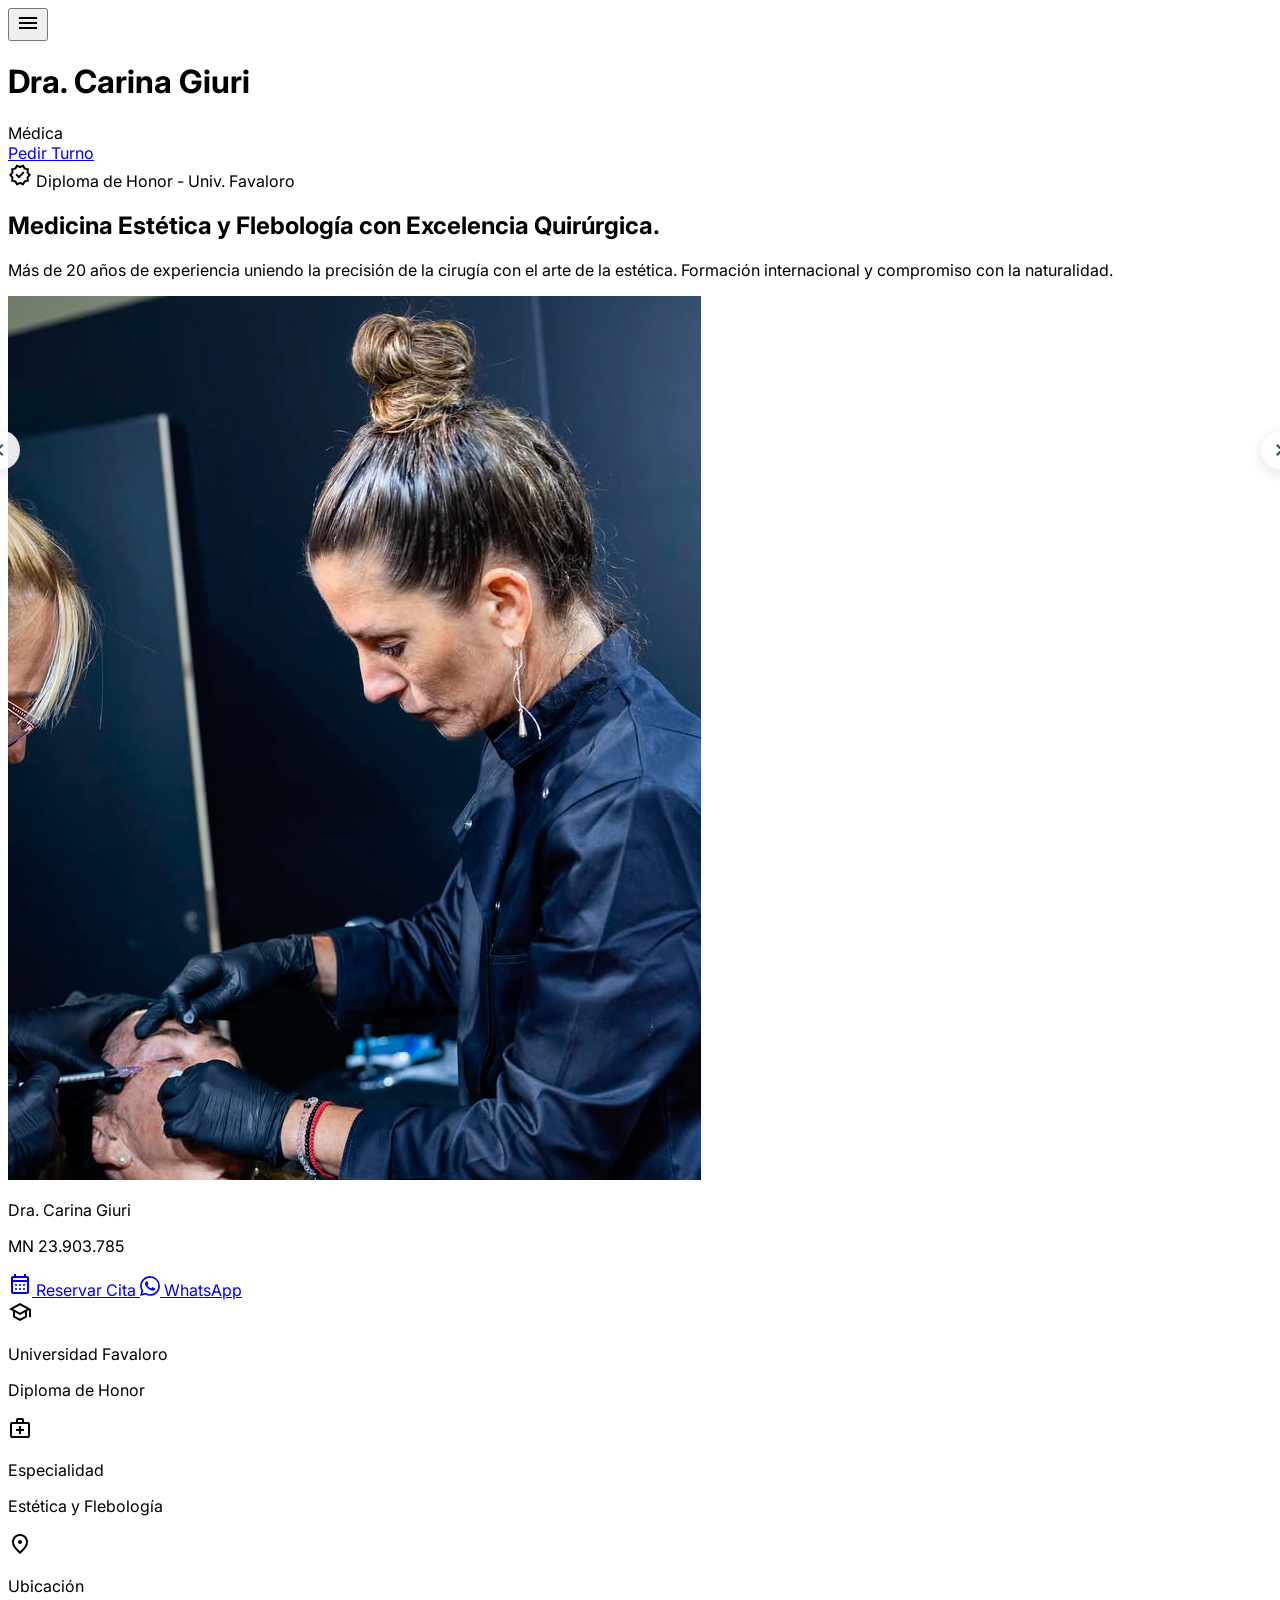
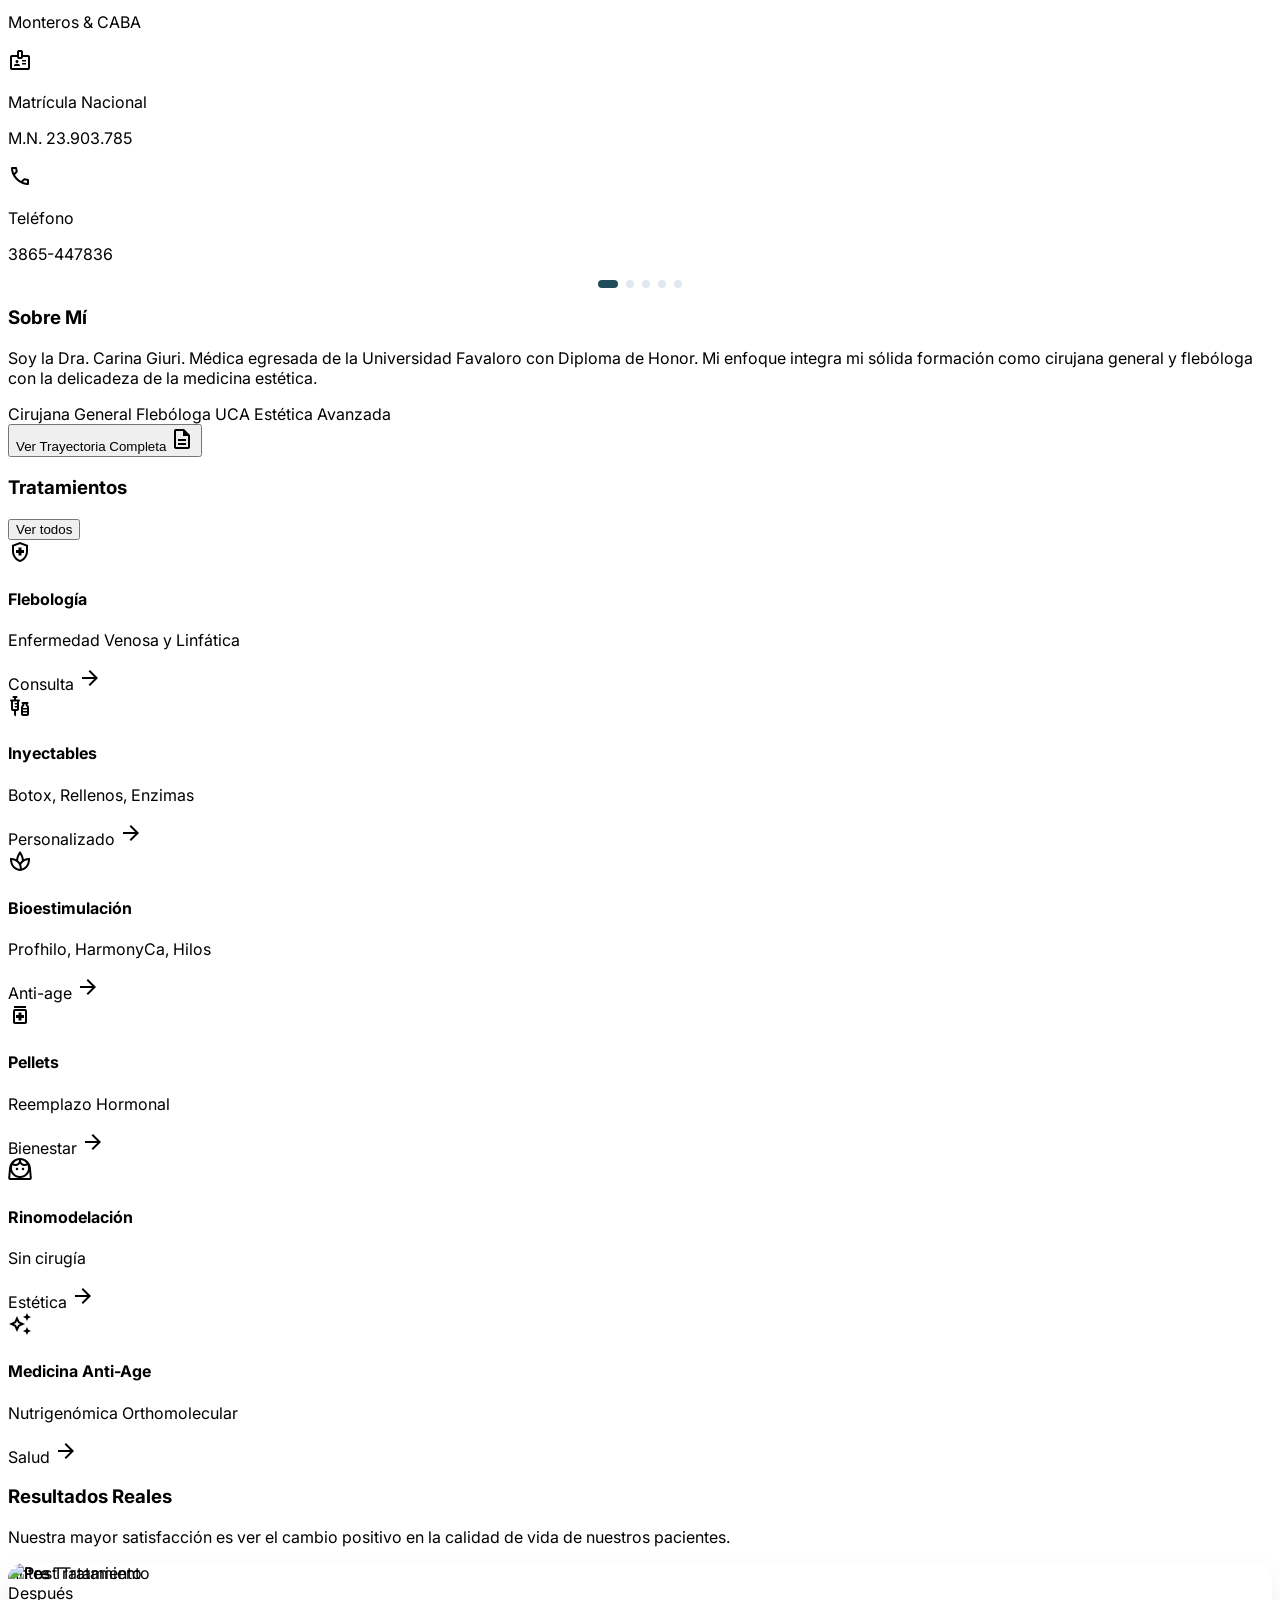
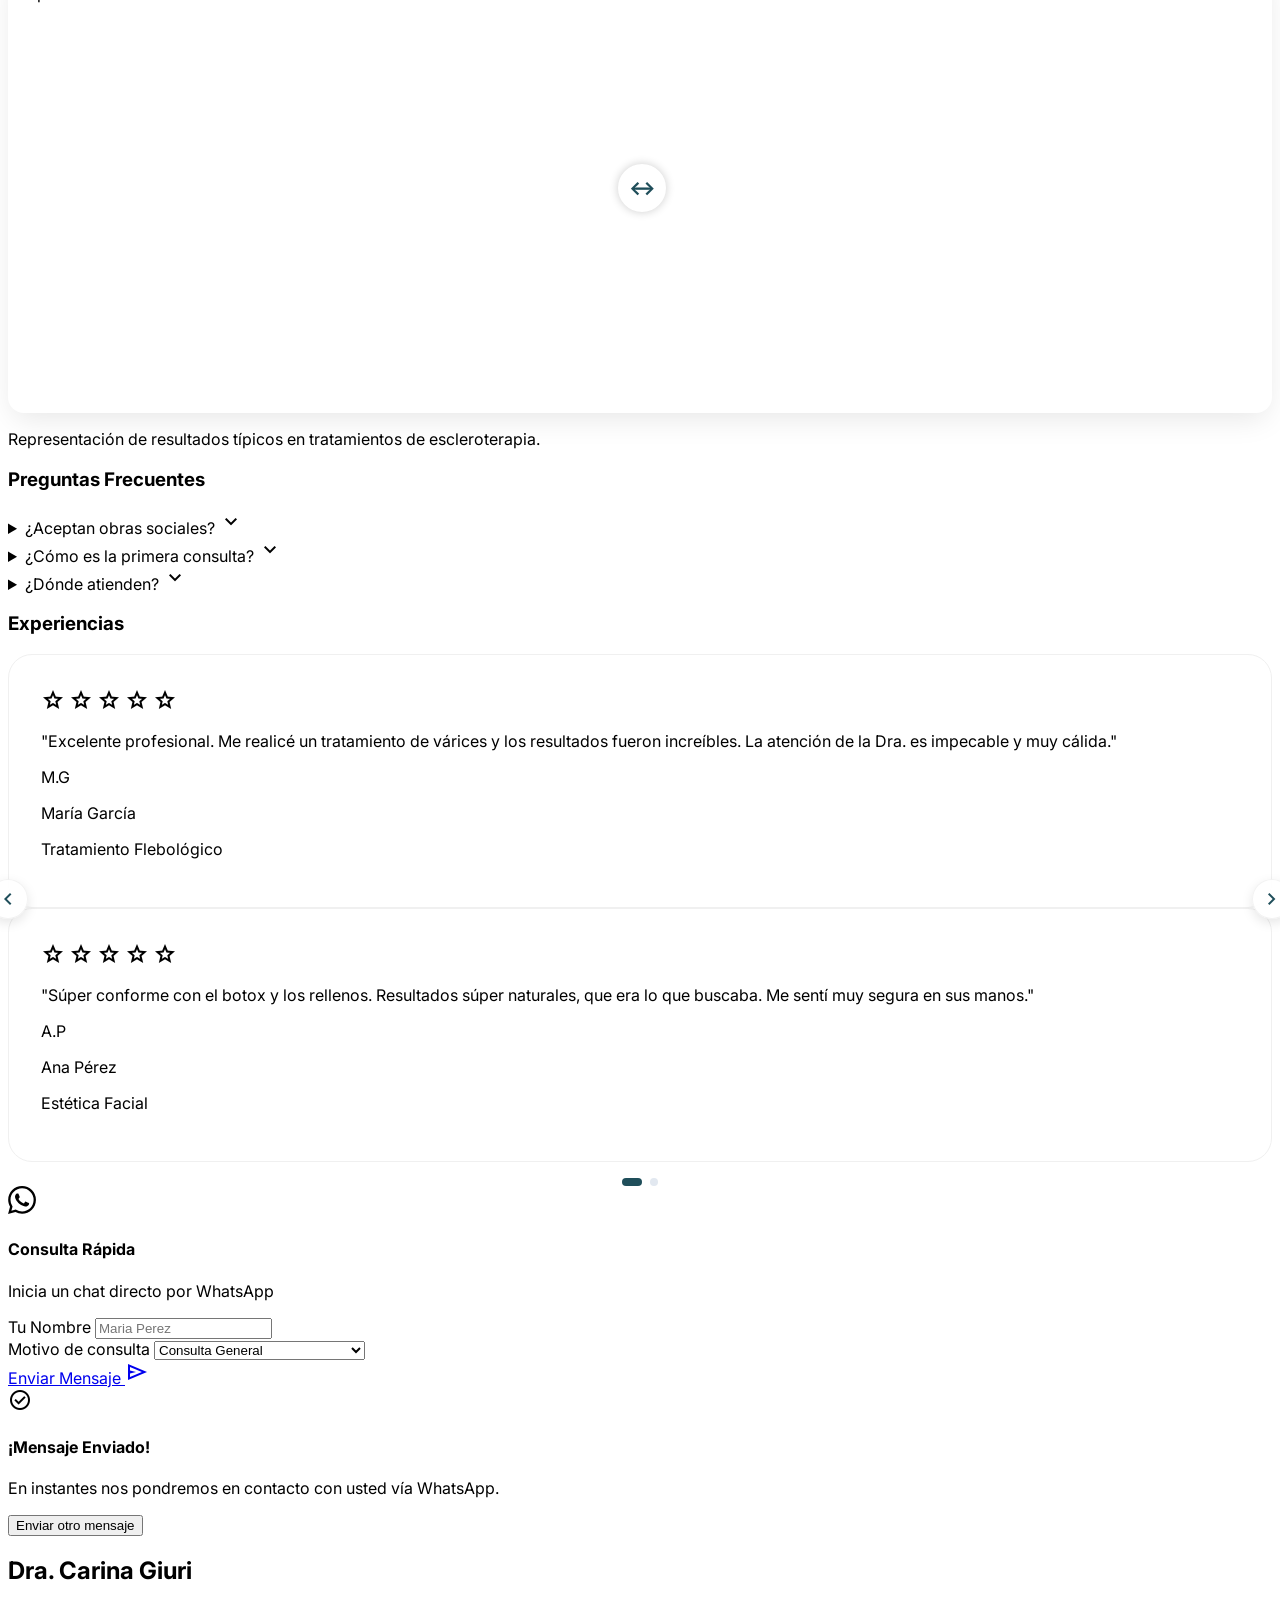
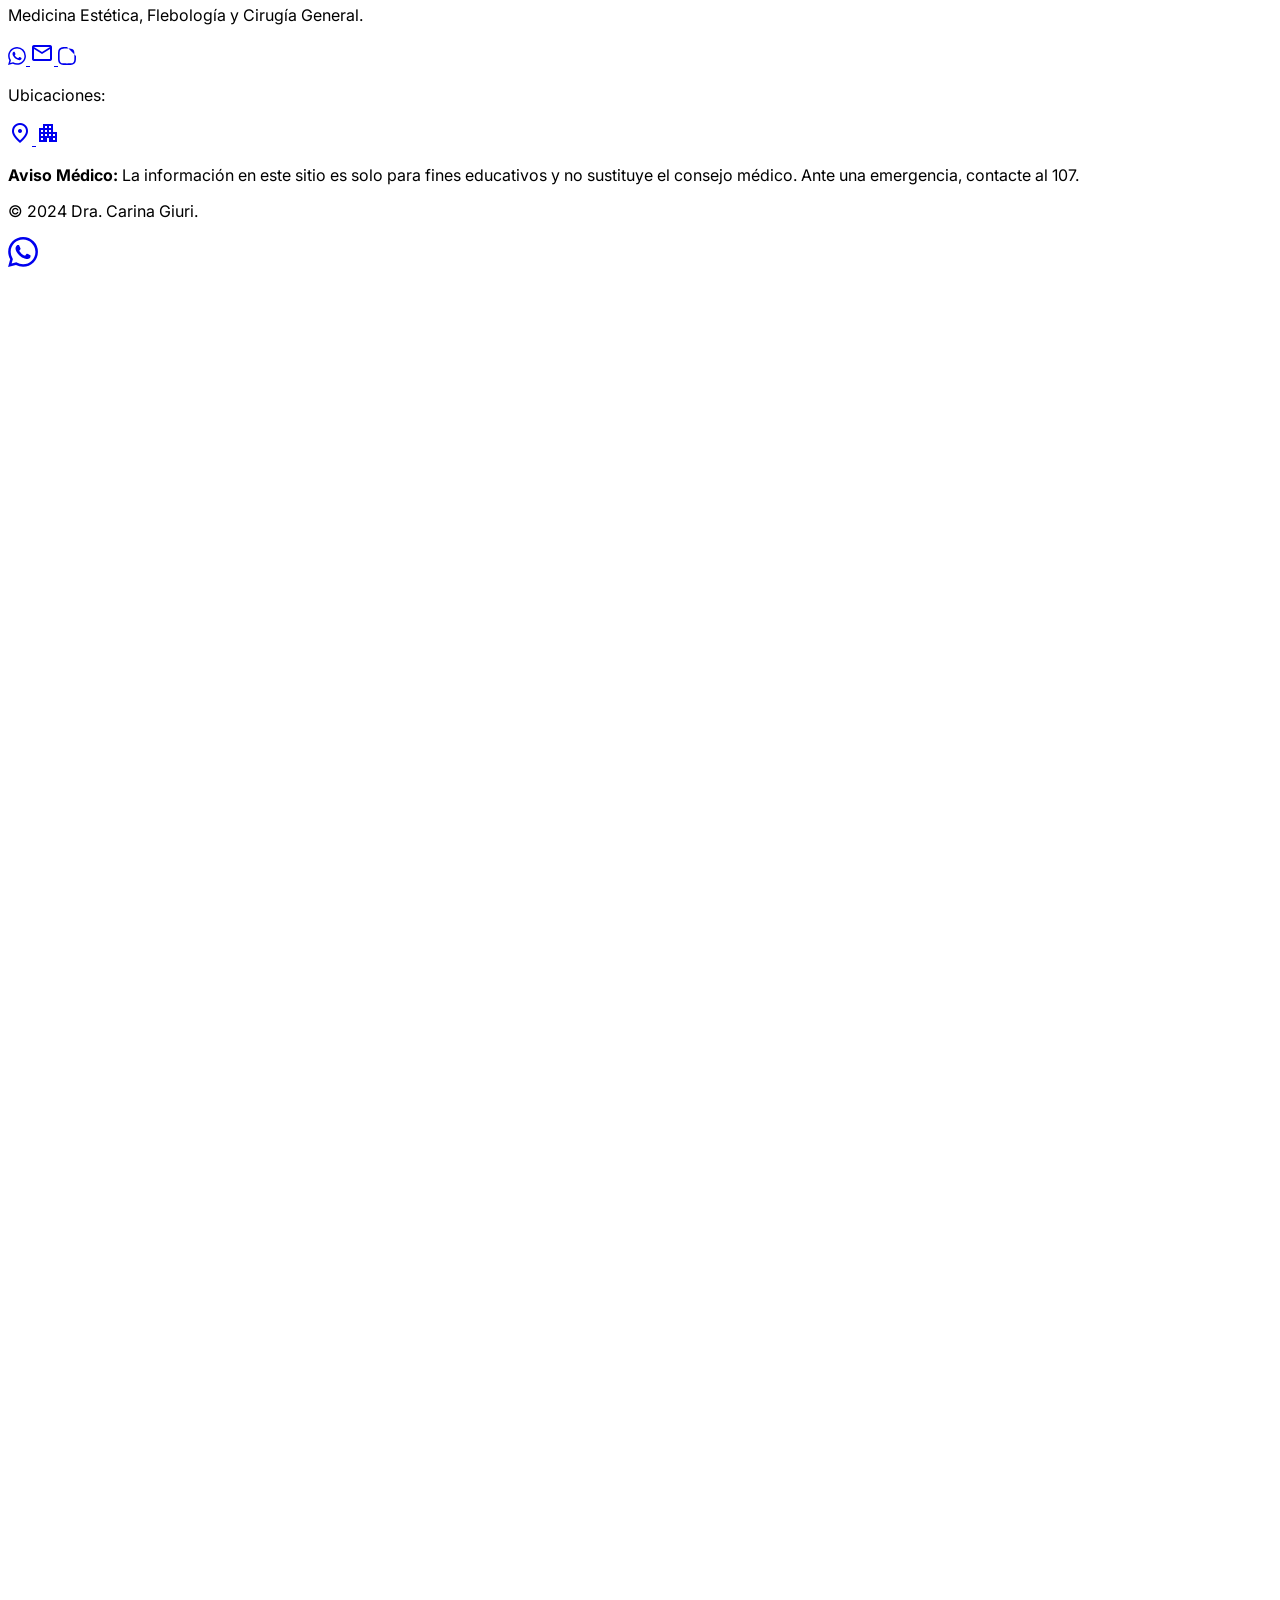
==== index.html @ 80b55d00 "asd" ====
<!DOCTYPE html>
<html class="light" lang="es">

<head>
    <meta charset="utf-8" />
    <meta content="width=device-width, initial-scale=1.0" name="viewport" />
    <title>Dra. Carina Giuri - Medicina Estética y Flebología</title>
    <script src="https://cdn.tailwindcss.com?plugins=forms,container-queries"></script>
    <link href="https://fonts.googleapis.com" rel="preconnect" />
    <link crossorigin="" href="https://fonts.gstatic.com" rel="preconnect" />
    <link
        href="https://fonts.googleapis.com/css2?family=Inter:wght@300;400;500;600;700;800&family=Playfair+Display:ital,wght@0,700;0,800;1,700&display=swap"
        rel="stylesheet" />
    <link
        href="https://fonts.googleapis.com/css2?family=Material+Symbols+Outlined:wght,FILL@100..700,0..1&amp;display=swap"
        rel="stylesheet" />

    <script id="tailwind-config">
        tailwind.config = {
            darkMode: "class",
            theme: {
                extend: {
                    colors: {
                        "brand-primary": "#1F4E5A",
                        "brand-secondary": "#2A6473",
                        "brand-accent": "#3D7B8A",
                        "brand-light": "#E9F2F4",
                        "brand-cream": "#FFF9F0",
                        "brand-bg": "#FFFFFF",
                        "text-main": "#2D3748",
                        "text-muted": "#718096",
                    },
                    fontFamily: {
                        "sans": ["Inter", "sans-serif"],
                        "serif": ["Playfair Display", "serif"]
                    },
                    boxShadow: {
                        'soft': '0 4px 20px -2px rgba(0, 0, 0, 0.05)',
                        'card': '0 2px 10px -1px rgba(0, 0, 0, 0.03)',
                    }
                },
            },
        }
    </script>
    <style>
        body {
            font-family: 'Inter', sans-serif;
        }

        /* Ocultar barra de scroll pero mantener funcionalidad */
        .hide-scrollbar::-webkit-scrollbar {
            display: none;
        }

        .hide-scrollbar {
            -ms-overflow-style: none;
            scrollbar-width: none;
        }

        /* Cursor de arrastre para el slider */
        .cursor-grab {
            cursor: grab;
        }

        .cursor-grabbing {
            cursor: grabbing;
        }

        /* Modal Transitions (General) */
        .modal {
            opacity: 0;
            visibility: hidden;
            transition: opacity 0.3s ease, visibility 0.3s ease;
        }

        .modal.active {
            opacity: 1;
            visibility: visible;
        }

        /* Standard Center Modal Animation */
        .modal-content {
            transform: scale(0.95);
            transition: transform 0.3s cubic-bezier(0.34, 1.56, 0.64, 1);
        }

        .modal.active .modal-content {
            transform: scale(1);
        }

        /* Mobile Drawer Animation (Side Menu) */
        #mobile-menu .drawer-content {
            transform: translateX(-100%);
            transition: transform 0.3s cubic-bezier(0.4, 0, 0.2, 1);
        }

        #mobile-menu.active .drawer-content {
            transform: translateX(0);
        }

        /* Scroll Animations */
        .reveal {
            opacity: 0;
            transform: translateY(20px);
            transition: all 0.8s cubic-bezier(0.2, 0.8, 0.2, 1);
        }

        .reveal.active {
            opacity: 1;
            transform: translateY(0);
        }

        .reveal-left {
            opacity: 0;
            transform: translateX(-30px);
            transition: all 1s cubic-bezier(0.2, 0.8, 0.2, 1);
        }

        .reveal-left.active {
            opacity: 1;
            transform: translateX(0);
        }

        /* Glassmorphism Refinement */
        .glass-header {
            background: rgba(255, 255, 255, 0.7) !important;
            backdrop-filter: blur(12px) saturate(180%) !important;
            -webkit-backdrop-filter: blur(12px) saturate(180%) !important;
        }

        .glass-modal {
            background: rgba(255, 255, 255, 0.8) !important;
            backdrop-filter: blur(16px) saturate(180%) !important;
            -webkit-backdrop-filter: blur(16px) saturate(180%) !important;
        }

        /* Tab Styles */
        .tab-btn.active {
            color: #1F4E5A;
            border-bottom: 2px solid #1F4E5A;
            font-weight: 600;
        }

        .tab-content {
            display: none;
        }

        .tab-content.active {
            display: block;
        }

        /* Bullet personalizado para lista de modal */
        .custom-list li {
            padding-left: 1.25rem;
            position: relative;
        }

        .custom-list li::before {
            content: "•";
            color: #1F4E5A;
            font-weight: bold;
            position: absolute;
            left: 0;
        }

        /* Slider Navigation Arrows */
        .slider-btn {
            position: absolute;
            top: 50%;
            transform: translateY(-50%);
            width: 40px;
            height: 40px;
            background: rgba(255, 255, 255, 0.9);
            border: 1px solid rgba(0, 0, 0, 0.05);
            border-radius: 50%;
            display: flex;
            align-items: center;
            justify-content: center;
            color: #1F4E5A;
            z-index: 10;
            cursor: pointer;
            transition: all 0.3s ease;
            box-shadow: 0 4px 12px rgba(0, 0, 0, 0.1);
        }

        .slider-btn:hover {
            background: #1F4E5A;
            color: white;
            scale: 1.1;
        }

        .slider-btn.prev {
            left: -20px;
        }

        .slider-btn.next {
            right: -20px;
        }

        @media (max-width: 640px) {
            .slider-btn {
                display: none;
            }
        }

        /* Pagination Dots */
        .dots-container {
            display: flex;
            justify-content: center;
            gap: 8px;
            margin-top: 16px;
        }

        .dot {
            width: 8px;
            height: 8px;
            border-radius: 50%;
            background: #E2E8F0;
            transition: all 0.3s ease;
            cursor: pointer;
        }

        .dot.active {
            background: #1F4E5A;
            width: 20px;
            border-radius: 4px;
        }

        /* Hover Effects for Cards */
        #tratamientos .grid>div:hover {
            transform: translateY(-5px);
            border-color: #1F4E5A;
            box-shadow: 0 10px 20px rgba(0, 0, 0, 0.05);
        }

        /* Before & After Slider Support */
        .comparison-slider {
            position: relative;
            width: 100%;
            height: 350px;
            /* Adjusted for better mobile experience */
            overflow: hidden;
            border-radius: 1rem;
            box-shadow: 0 10px 30px -5px rgba(0, 0, 0, 0.1);
        }

        @media (min-width: 640px) {
            .comparison-slider {
                height: 450px;
            }
        }

        .comparison-slider img {
            position: absolute;
            top: 0;
            left: 0;
            width: 100%;
            height: 100%;
            object-fit: cover;
            user-select: none;
        }

        .comparison-slider .resize {
            position: absolute;
            top: 0;
            left: 0;
            width: 50%;
            height: 100%;
            overflow: hidden;
            z-index: 2;
            border-right: 1px solid rgba(255, 255, 255, 0.2);
        }

        .comparison-slider .handle {
            position: absolute;
            left: 50%;
            top: 0;
            bottom: 0;
            width: 4px;
            background: var(--handle-color, #fff);
            z-index: 3;
            cursor: ew-resize;
            transition: background 0.3s ease;
        }

        .comparison-slider .handle::after {
            content: "↔";
            position: absolute;
            top: 50%;
            left: 50%;
            transform: translate(-50%, -50%);
            width: 44px;
            height: 44px;
            background: var(--handle-color, #fff);
            color: var(--handle-text-color, #1F4E5A);
            border-radius: 50%;
            display: flex;
            align-items: center;
            justify-content: center;
            font-weight: bold;
            box-shadow: 0 0 10px rgba(0, 0, 0, 0.2);
            font-size: 20px;
            transition: all 0.3s ease;
            border: 2px solid #fff;
        }

        /* Testimonials */
        .testimonial-card {
            background: #fff;
            border: 1px solid #f0f0f0;
            border-radius: 1.5rem;
            padding: 2rem;
            min-width: 300px;
            transition: all 0.3s ease;
        }

        .testimonial-card:hover {
            transform: translateY(-5px);
            box-shadow: 0 20px 25px -5px rgba(0, 0, 0, 0.05);
        }

        /* Scroll suave para navegación */
        html {
            scroll-behavior: smooth;
        }
    </style>
</head>

<body class="bg-white text-text-main antialiased selection:bg-brand-gold/30">

    <!-- Header -->
    <header id="main-header"
        class="fixed top-0 left-0 right-0 z-[60] glass-header border-b border-gray-100/50 transition-all duration-300">
        <div class="max-w-md mx-auto px-5 h-[72px] flex items-center justify-between">
            <div class="flex items-center gap-4">
                <!-- Hamburger Button with OnClick -->
                <button onclick="openModal('mobile-menu')"
                    class="text-gray-700 hover:text-brand-primary transition-colors p-1 -ml-1 rounded-lg hover:bg-gray-50">
                    <span class="material-symbols-outlined text-[28px]">menu</span>
                </button>
                <div class="flex flex-col -space-y-0.5">
                    <h1 class="text-[17px] font-bold text-gray-900 leading-tight font-serif italic">Dra. Carina Giuri
                    </h1>
                    <span class="text-[10px] uppercase tracking-[0.1em] font-medium text-brand-secondary">Médica</span>
                </div>
            </div>
            <a href="#book"
                class="bg-brand-primary hover:bg-brand-secondary text-white text-[13px] font-bold py-2.5 px-5 rounded-full shadow-md shadow-brand-primary/20 transition-all active:scale-95">
                Pedir Turno
            </a>
        </div>
    </header>

    <main class="max-w-md mx-auto w-full flex flex-col min-h-screen bg-white pb-24">

        <!-- Hero Section -->
        <section class="px-5 pt-8 pb-10 flex flex-col gap-6" id="inicio">

            <!-- Tag -->
            <div class="inline-flex items-center gap-1.5 px-3 py-1.5 bg-brand-light w-fit rounded-full self-start">
                <span class="material-symbols-outlined text-brand-primary text-[16px] fill-1">verified</span>
                <span class="text-[11px] font-bold text-brand-primary uppercase tracking-wide">Diploma de Honor - Univ.
                    Favaloro</span>
            </div>

            <!-- Title & Desc -->
            <div class="space-y-3 reveal">
                <h2 class="text-[36px] font-extrabold text-gray-900 leading-[1.1] tracking-tight font-serif italic">
                    Medicina Estética y <span class="text-brand-primary">Flebología</span> con Excelencia Quirúrgica.
                </h2>
                <p class="text-text-muted text-[15px] leading-relaxed font-normal">
                    Más de 20 años de experiencia uniendo la precisión de la cirugía con el arte de la estética.
                    Formación internacional y compromiso con la naturalidad.
                </p>
            </div>

            <!-- Image Card -->
            <div class="w-full aspect-[4/3.2] rounded-2xl overflow-hidden relative shadow-lg group mt-2 cursor-pointer"
                onclick="openModal('cv-modal')">
                <img src="assets/img/PERFIL.jpg" alt="Dra. Carina Giuri"
                    class="w-full h-full object-cover object-center group-hover:scale-105 transition-transform duration-700" />
                <div class="absolute inset-0 bg-gradient-to-t from-black/80 via-black/20 to-transparent"></div>
                <div class="absolute bottom-5 left-5 text-white">
                    <p class="font-bold text-xl mb-0.5">Dra. Carina Giuri</p>
                    <p class="text-sm font-medium opacity-90 tracking-wide">MN 23.903.785</p>
                </div>
            </div>

            <!-- CTA Buttons -->
            <div class="flex flex-col gap-3 mt-2">
                <a href="#book"
                    class="w-full flex items-center justify-center gap-2.5 bg-brand-primary text-white h-[54px] rounded-xl font-bold text-[15px] shadow-lg shadow-brand-primary/20 hover:bg-brand-secondary transition-all active:scale-[0.98]">
                    <span class="material-symbols-outlined text-[20px]">calendar_month</span>
                    Reservar Cita
                </a>
                <a href="https://wa.me/5493865447836"
                    class="w-full flex items-center justify-center gap-2.5 bg-gray-50 text-gray-800 border border-gray-100 h-[54px] rounded-xl font-bold text-[15px] hover:bg-gray-100 transition-all active:scale-[0.98]">
                    <svg fill="currentColor" width="20" height="20" viewBox="0 0 24 24">
                        <path
                            d="M17.472 14.382c-.297-.149-1.758-.867-2.03-.967-.273-.099-.471-.148-.67.15-.197.297-.767.966-.94 1.164-.173.199-.347.223-.644.075-.297-.15-1.255-.463-2.39-1.475-.883-.788-1.48-1.761-1.653-2.059-.173-.297-.018-.458.13-.606.134-.133.298-.347.446-.52.149-.174.198-.298.298-.497.099-.198.05-.371-.025-.52-.075-.149-.669-1.612-.916-2.207-.242-.579-.487-.5-.669-.51-.173-.008-.371-.01-.57-.01-.198 0-.52.074-.792.372-.272.297-1.04 1.016-1.04 2.479 0 1.462 1.065 2.875 1.213 3.074.149.198 2.096 3.2 5.077 4.487.709.306 1.262.489 1.694.625.712.227 1.36.195 1.871.118.571-.085 1.758-.719 2.006-1.413.248-.694.248-1.289.173-1.413-.074-.124-.272-.198-.57-.347m-5.421 7.403h-.004a9.87 9.87 0 01-5.031-1.378l-.361-.214-3.741.982.998-3.648-.235-.374a9.86 9.86 0 01-1.51-5.26c.001-5.45 4.436-9.884 9.888-9.884 2.64 0 5.122 1.03 6.988 2.898a9.825 9.825 0 012.893 6.994c-.003 5.45-4.437 9.884-9.885 9.884m8.413-18.297A11.815 11.815 0 0012.05 0C5.495 0 .16 5.335.157 11.892c0 2.096.547 4.142 1.588 5.945L.057 24l6.305-1.654a11.882 11.882 0 005.683 1.448h.005c6.554 0 11.89-5.335 11.893-11.893a11.821 11.821 0 00-3.48-8.413Z" />
                    </svg>
                    WhatsApp
                </a>
            </div>
        </section>

        <!-- Stats Scroller -->
        <section class="border-y border-gray-50 py-10 bg-white overflow-hidden">
            <div class="max-w-screen-xl mx-auto px-5 relative group/slider">
                <!-- Navigation Arrows -->
                <button onclick="scrollSlider('stats-slider', 'prev')"
                    class="slider-btn prev opacity-0 group-hover/slider:opacity-100">
                    <span class="material-symbols-outlined">chevron_left</span>
                </button>
                <button onclick="scrollSlider('stats-slider', 'next')"
                    class="slider-btn next opacity-0 group-hover/slider:opacity-100">
                    <span class="material-symbols-outlined">chevron_right</span>
                </button>

                <div id="stats-slider"
                    class="flex overflow-x-auto hide-scrollbar gap-4 snap-x snap-mandatory cursor-grab active:cursor-grabbing">

                    <!-- Card 1: Diploma -->
                    <div
                        class="snap-center shrink-0 w-[200px] h-[130px] flex flex-col justify-between p-5 rounded-[20px] bg-white border border-gray-100 shadow-sm hover:shadow-md transition-shadow select-none">
                        <div
                            class="w-10 h-10 rounded-full bg-brand-light flex items-center justify-center text-brand-primary">
                            <span class="material-symbols-outlined text-[22px]">school</span>
                        </div>
                        <div>
                            <p class="text-[10px] font-bold text-gray-400 uppercase tracking-widest mb-1">Universidad
                                Favaloro</p>
                            <p class="text-[15px] font-bold text-gray-900 leading-tight">Diploma de Honor</p>
                        </div>
                    </div>

                    <!-- Card 2: Especialidad -->
                    <div
                        class="snap-center shrink-0 w-[200px] h-[130px] flex flex-col justify-between p-5 rounded-[20px] bg-white border border-gray-100 shadow-sm hover:shadow-md transition-shadow select-none">
                        <div
                            class="w-10 h-10 rounded-full bg-brand-light flex items-center justify-center text-brand-primary">
                            <span class="material-symbols-outlined text-[22px]">medical_services</span>
                        </div>
                        <div>
                            <p class="text-[10px] font-bold text-gray-400 uppercase tracking-widest mb-1">Especialidad
                            </p>
                            <p class="text-[15px] font-bold text-gray-900 leading-tight">Estética y Flebología</p>
                        </div>
                    </div>

                    <!-- Card 3: Ubicación -->
                    <div
                        class="snap-center shrink-0 w-[200px] h-[130px] flex flex-col justify-between p-5 rounded-[20px] bg-white border border-gray-100 shadow-sm hover:shadow-md transition-shadow select-none">
                        <div
                            class="w-10 h-10 rounded-full bg-brand-light flex items-center justify-center text-brand-primary">
                            <span class="material-symbols-outlined text-[22px]">location_on</span>
                        </div>
                        <div>
                            <p class="text-[10px] font-bold text-gray-400 uppercase tracking-widest mb-1">Ubicación</p>
                            <p class="text-[14px] font-bold text-gray-900 leading-tight">Monteros & CABA</p>
                        </div>
                    </div>

                    <!-- Card 4: Matrícula -->
                    <div
                        class="snap-center shrink-0 w-[200px] h-[130px] flex flex-col justify-between p-5 rounded-[20px] bg-white border border-gray-100 shadow-sm hover:shadow-md transition-shadow select-none">
                        <div
                            class="w-10 h-10 rounded-full bg-brand-light flex items-center justify-center text-brand-primary">
                            <span class="material-symbols-outlined text-[22px]">badge</span>
                        </div>
                        <div>
                            <p class="text-[10px] font-bold text-gray-400 uppercase tracking-widest mb-1">Matrícula
                                Nacional
                            </p>
                            <p class="text-[15px] font-bold text-gray-900 leading-tight">M.N. 23.903.785</p>
                        </div>
                    </div>

                    <!-- Card 5: Contacto -->
                    <div
                        class="snap-center shrink-0 w-[200px] h-[130px] flex flex-col justify-between p-5 rounded-[20px] bg-white border border-gray-100 shadow-sm hover:shadow-md transition-shadow select-none">
                        <div
                            class="w-10 h-10 rounded-full bg-brand-light flex items-center justify-center text-brand-primary">
                            <span class="material-symbols-outlined text-[22px]">call</span>
                        </div>
                        <div>
                            <p class="text-[10px] font-bold text-gray-400 uppercase tracking-widest mb-1">Teléfono</p>
                            <p class="text-[15px] font-bold text-gray-900 leading-tight">3865-447836</p>
                        </div>
                    </div>
                </div>
                <!-- Pagination Dots -->
                <div id="stats-dots" class="dots-container"></div>
            </div>
        </section>

        <!-- Sobre Mí -->
        <section class="px-5 py-10 reveal" id="sobre-mi">
            <h3 class="text-[26px] font-bold text-gray-900 mb-5 relative inline-block font-serif">
                Sobre Mí
                <span class="absolute -bottom-1 left-0 w-1/2 h-[3px] bg-brand-primary rounded-full"></span>
            </h3>

            <div class="bg-brand-light rounded-2xl p-6 border border-brand-primary/10">
                <p class="text-gray-700 leading-[1.7] text-[15px] mb-5">
                    Soy la <span class="font-bold text-gray-900">Dra. Carina Giuri</span>. Médica egresada de la
                    Universidad Favaloro con Diploma de Honor. Mi enfoque integra mi sólida formación como cirujana
                    general y flebóloga con la delicadeza de la medicina estética.
                </p>

                <div class="flex flex-wrap gap-2 mb-6">
                    <span
                        class="px-3 py-1.5 bg-white rounded-lg text-[11px] font-bold text-brand-primary shadow-sm border border-gray-100">Cirujana
                        General</span>
                    <span
                        class="px-3 py-1.5 bg-white rounded-lg text-[11px] font-bold text-brand-primary shadow-sm border border-gray-100">Flebóloga
                        UCA</span>
                    <span
                        class="px-3 py-1.5 bg-white rounded-lg text-[11px] font-bold text-brand-primary shadow-sm border border-gray-100">Estética
                        Avanzada</span>
                </div>

                <button onclick="openModal('cv-modal')"
                    class="w-full flex items-center justify-center gap-2 bg-white border border-brand-primary text-brand-primary font-semibold py-3 rounded-xl text-sm hover:bg-brand-primary hover:text-white transition-all shadow-sm">
                    Ver Trayectoria Completa
                    <span class="material-symbols-outlined text-lg">description</span>
                </button>
            </div>
        </section>

        <!-- Tratamientos Grid -->
        <section class="px-5 pb-10 reveal" id="tratamientos">
            <div class="flex items-end justify-between mb-6">
                <h3 class="text-[26px] font-bold text-gray-900 relative inline-block font-serif">
                    Tratamientos
                    <span class="absolute -bottom-1 left-0 w-1/2 h-[3px] bg-brand-primary rounded-full"></span>
                </h3>
                <button onclick="openModal('treatments-catalog-modal')"
                    class="text-[13px] font-bold text-brand-primary hover:text-brand-secondary transition-colors underline-offset-4 hover:underline">Ver
                    todos</button>
            </div>

            <div class="grid grid-cols-2 gap-3">
                <!-- Flebología -->
                <div onclick="openTreatmentModal('flebologia')"
                    class="bg-white p-4 rounded-xl border border-gray-100 shadow-sm hover:shadow-md transition-all cursor-pointer group">
                    <div
                        class="w-9 h-9 rounded-full bg-brand-light flex items-center justify-center text-brand-primary mb-3 group-hover:scale-110 transition-transform">
                        <span class="material-symbols-outlined text-[20px]">health_and_safety</span>
                    </div>
                    <h4 class="font-bold text-[14px] text-gray-900 mb-1">Flebología</h4>
                    <p class="text-[11px] text-gray-500 mb-3 leading-tight">Enfermedad Venosa y Linfática</p>
                    <div class="flex items-center justify-between">
                        <span
                            class="text-[10px] font-semibold bg-gray-50 px-2 py-1 rounded text-gray-500">Consulta</span>
                        <span
                            class="material-symbols-outlined text-gray-300 text-[16px] group-hover:text-brand-primary group-hover:translate-x-1 transition-all">arrow_forward</span>
                    </div>
                </div>

                <!-- Inyectables -->
                <div onclick="openTreatmentModal('inyectables')"
                    class="bg-white p-4 rounded-xl border border-gray-100 shadow-sm hover:shadow-md transition-all cursor-pointer group">
                    <div
                        class="w-9 h-9 rounded-full bg-[#FFF8E1] flex items-center justify-center text-brand-gold mb-3 group-hover:scale-110 transition-transform">
                        <span class="material-symbols-outlined text-[20px]">vaccines</span>
                    </div>
                    <h4 class="font-bold text-[14px] text-gray-900 mb-1">Inyectables</h4>
                    <p class="text-[11px] text-gray-500 mb-3 leading-tight">Botox, Rellenos, Enzimas</p>
                    <div class="flex items-center justify-between">
                        <span
                            class="text-[10px] font-semibold bg-gray-50 px-2 py-1 rounded text-gray-500">Personalizado</span>
                        <span
                            class="material-symbols-outlined text-gray-300 text-[16px] group-hover:text-brand-gold group-hover:translate-x-1 transition-all">arrow_forward</span>
                    </div>
                </div>

                <!-- Bioestimulación -->
                <div onclick="openTreatmentModal('bioestimulacion')"
                    class="bg-white p-4 rounded-xl border border-gray-100 shadow-sm hover:shadow-md transition-all cursor-pointer group">
                    <div
                        class="w-9 h-9 rounded-full bg-[#FFF8E1] flex items-center justify-center text-brand-gold mb-3 group-hover:scale-110 transition-transform">
                        <span class="material-symbols-outlined text-[20px]">spa</span>
                    </div>
                    <h4 class="font-bold text-[14px] text-gray-900 mb-1">Bioestimulación</h4>
                    <p class="text-[11px] text-gray-500 mb-3 leading-tight">Profhilo, HarmonyCa, Hilos</p>
                    <div class="flex items-center justify-between">
                        <span
                            class="text-[10px] font-semibold bg-gray-50 px-2 py-1 rounded text-gray-500">Anti-age</span>
                        <span
                            class="material-symbols-outlined text-gray-300 text-[16px] group-hover:text-brand-gold group-hover:translate-x-1 transition-all">arrow_forward</span>
                    </div>
                </div>

                <!-- Pellets -->
                <div onclick="openTreatmentModal('pellets')"
                    class="bg-white p-4 rounded-xl border border-gray-100 shadow-sm hover:shadow-md transition-all cursor-pointer group">
                    <div
                        class="w-9 h-9 rounded-full bg-[#FFF8E1] flex items-center justify-center text-brand-gold mb-3 group-hover:scale-110 transition-transform">
                        <span class="material-symbols-outlined text-[20px]">medication</span>
                    </div>
                    <h4 class="font-bold text-[14px] text-gray-900 mb-1">Pellets</h4>
                    <p class="text-[11px] text-gray-500 mb-3 leading-tight">Reemplazo Hormonal</p>
                    <div class="flex items-center justify-between">
                        <span
                            class="text-[10px] font-semibold bg-gray-50 px-2 py-1 rounded text-gray-500">Bienestar</span>
                        <span
                            class="material-symbols-outlined text-gray-300 text-[16px] group-hover:text-brand-gold group-hover:translate-x-1 transition-all">arrow_forward</span>
                    </div>
                </div>

                <!-- Rinomodelación -->
                <div onclick="openTreatmentModal('rinomodelacion')"
                    class="bg-white p-4 rounded-xl border border-gray-100 shadow-sm hover:shadow-md transition-all cursor-pointer group">
                    <div
                        class="w-9 h-9 rounded-full bg-[#FFF8E1] flex items-center justify-center text-brand-gold mb-3 group-hover:scale-110 transition-transform">
                        <span class="material-symbols-outlined text-[20px]">face_3</span>
                    </div>
                    <h4 class="font-bold text-[14px] text-gray-900 mb-1">Rinomodelación</h4>
                    <p class="text-[11px] text-gray-500 mb-3 leading-tight">Sin cirugía</p>
                    <div class="flex items-center justify-between">
                        <span
                            class="text-[10px] font-semibold bg-gray-50 px-2 py-1 rounded text-gray-500">Estética</span>
                        <span
                            class="material-symbols-outlined text-gray-300 text-[16px] group-hover:text-brand-gold group-hover:translate-x-1 transition-all">arrow_forward</span>
                    </div>
                </div>

                <!-- Medicina Anti-Age -->
                <div onclick="openTreatmentModal('antiage')"
                    class="bg-white p-4 rounded-xl border border-gray-100 shadow-sm hover:shadow-md transition-all cursor-pointer group">
                    <div
                        class="w-9 h-9 rounded-full bg-brand-light flex items-center justify-center text-brand-primary mb-3 group-hover:scale-110 transition-transform">
                        <span class="material-symbols-outlined text-[20px]">auto_awesome</span>
                    </div>
                    <h4 class="font-bold text-[14px] text-gray-900 mb-1">Medicina Anti-Age</h4>
                    <p class="text-[11px] text-gray-500 mb-3 leading-tight">Nutrigenómica Orthomolecular</p>
                    <div class="flex items-center justify-between">
                        <span class="text-[10px] font-semibold bg-gray-50 px-2 py-1 rounded text-gray-500">Salud</span>
                        <span
                            class="material-symbols-outlined text-gray-300 text-[16px] group-hover:text-brand-primary group-hover:translate-x-1 transition-all">arrow_forward</span>
                    </div>
                </div>
            </div>
        </section>

        <!-- Resultados (Before & After) -->
        <section class="px-5 pb-12 reveal" id="resultados">
            <h3 class="text-[26px] font-bold text-gray-900 mb-6 relative inline-block font-serif">
                Resultados Reales
                <span class="absolute -bottom-1 left-0 w-1/2 h-[3px] bg-brand-primary rounded-full"></span>
            </h3>

            <p class="text-[14px] text-gray-600 mb-6 leading-relaxed">
                Nuestra mayor satisfacción es ver el cambio positivo en la calidad de vida de nuestros pacientes.
            </p>

            <div class="comparison-slider" id="varices-slider">
                <!-- After Image (Background) -->
                <img src="https://media.istockphoto.com/id/1473203340/es/foto/rostro-belleza-y-satisfacci%C3%B3n-con-una-mujer-negra-modelo-en-estudio-sobre-fondo-gris-para.jpg?s=612x612&w=0&k=20&c=VhYaDYJQGtfG7Y-70OKnQu6iGW3XsbHTzAtucBtgHqk="
                    alt="Pre Tratamiento" />

                <!-- Before Image (Resize) -->
                <div class="resize">
                    <img src="https://josecortes.com/wp-content/uploads/2025/03/tratamiento-de-botox.png"
                        alt="Post Tratamiento" />

                </div>

                <!-- Handle -->
                <div class="handle"></div>

                <!-- Labels -->
                <div id="label-before"
                    class="absolute bottom-4 left-4 z-10 bg-black px-3 py-1 rounded-full text-[10px] text-white font-bold uppercase tracking-widest border border-white/20 transition-all duration-300">
                    Antes</div>
                <div id="label-after"
                    class="absolute bottom-4 right-4 z-10 bg-brand-primary px-3 py-1 rounded-full text-[10px] text-white font-bold uppercase tracking-widest border border-white/20 transition-all duration-300">
                    Después</div>
            </div>

            <p class="text-[11px] text-gray-400 mt-4 italic text-center italic">Representación de resultados típicos en
                tratamientos de escleroterapia.</p>
        </section>

        <!-- FAQ Section -->
        <section class="px-5 pb-12 reveal" id="faq">
            <h3 class="text-[26px] font-bold text-gray-900 mb-6 relative inline-block font-serif">
                Preguntas Frecuentes
                <span class="absolute -bottom-1 left-0 w-1/2 h-[3px] bg-brand-primary rounded-full"></span>
            </h3>
            <div class="flex flex-col gap-3">
                <details class="group bg-white rounded-xl border border-gray-100 overflow-hidden shadow-sm">
                    <summary class="flex items-center justify-between p-4 cursor-pointer list-none select-none">
                        <span class="font-semibold text-gray-800 text-[15px]">¿Aceptan obras sociales?</span>
                        <span
                            class="material-symbols-outlined text-brand-primary/40 transition-transform duration-300 group-open:rotate-180">expand_more</span>
                    </summary>
                    <div class="px-4 pb-4 text-[14px] text-gray-600 leading-relaxed border-t border-gray-50 pt-3">
                        Para consultas de flebología, por favor consultar cobertura específica. Los tratamientos
                        estéticos son particulares, pero se puede emitir factura para reintegro si su plan lo permite.
                    </div>
                </details>
                <details class="group bg-white rounded-xl border border-gray-100 overflow-hidden shadow-sm">
                    <summary class="flex items-center justify-between p-4 cursor-pointer list-none select-none">
                        <span class="font-semibold text-gray-800 text-[15px]">¿Cómo es la primera consulta?</span>
                        <span
                            class="material-symbols-outlined text-brand-primary/40 transition-transform duration-300 group-open:rotate-180">expand_more</span>
                    </summary>
                    <div class="px-4 pb-4 text-[14px] text-gray-600 leading-relaxed border-t border-gray-50 pt-3">
                        Realizamos una evaluación clínica completa, ya sea vascular o estética, para diseñar un plan de
                        tratamiento personalizado y seguro.
                    </div>
                </details>
                <details class="group bg-white rounded-xl border border-gray-100 overflow-hidden shadow-sm">
                    <summary class="flex items-center justify-between p-4 cursor-pointer list-none select-none">
                        <span class="font-semibold text-gray-800 text-[15px]">¿Dónde atienden?</span>
                        <span
                            class="material-symbols-outlined text-brand-primary/40 transition-transform duration-300 group-open:rotate-180">expand_more</span>
                    </summary>
                    <div class="px-4 pb-4 text-[14px] text-gray-600 leading-relaxed border-t border-gray-50 pt-3">
                        Estamos ubicados en Constitución 332, Monteros, Tucumán. Se requiere cita previa.
                    </div>
                </details>
            </div>
        </section>

        <!-- Testimonios -->
        <section class="px-5 pb-12 reveal" id="testimonios">
            <h3 class="text-[26px] font-bold text-gray-900 mb-6 relative inline-block font-serif">
                Experiencias
                <span class="absolute -bottom-1 left-0 w-1/2 h-[3px] bg-brand-primary rounded-full"></span>
            </h3>

            <div class="relative group/testimonials">
                <!-- Navigation Arrows -->
                <button onclick="scrollSlider('testimonials-slider', 'prev')"
                    class="slider-btn prev opacity-0 group-hover/testimonials:opacity-100">
                    <span class="material-symbols-outlined">chevron_left</span>
                </button>
                <button onclick="scrollSlider('testimonials-slider', 'next')"
                    class="slider-btn next opacity-0 group-hover/testimonials:opacity-100">
                    <span class="material-symbols-outlined">chevron_right</span>
                </button>

                <div id="testimonials-slider"
                    class="flex overflow-x-auto hide-scrollbar gap-4 snap-x snap-mandatory cursor-grab active:cursor-grabbing">
                    <!-- Testimonio 1 -->
                    <div class="testimonial-card snap-center shrink-0 w-[85%] sm:w-[45%] md:w-[30%]">
                        <div class="flex text-yellow-400 mb-4">
                            <span class="material-symbols-outlined fill-1">star</span>
                            <span class="material-symbols-outlined fill-1">star</span>
                            <span class="material-symbols-outlined fill-1">star</span>
                            <span class="material-symbols-outlined fill-1">star</span>
                            <span class="material-symbols-outlined fill-1">star</span>
                        </div>
                        <p class="text-gray-700 text-[14px] leading-relaxed mb-6 italic">
                            "Excelente profesional. Me realicé un tratamiento de várices y los resultados fueron
                            increíbles.
                            La atención de la Dra. es impecable y muy cálida."
                        </p>
                        <div class="flex items-center gap-3">
                            <div
                                class="w-10 h-10 rounded-full bg-brand-light flex items-center justify-center font-bold text-brand-primary text-xs">
                                M.G</div>
                            <div>
                                <p class="font-bold text-gray-900 text-sm italic font-serif">María García</p>
                                <p class="text-[11px] text-gray-400 uppercase tracking-tighter">Tratamiento Flebológico
                                </p>
                            </div>
                        </div>
                    </div>

                    <!-- Testimonio 2 -->
                    <div class="testimonial-card snap-center shrink-0 w-[85%] sm:w-[45%] md:w-[30%]">
                        <div class="flex text-yellow-400 mb-4">
                            <span class="material-symbols-outlined fill-1">star</span>
                            <span class="material-symbols-outlined fill-1">star</span>
                            <span class="material-symbols-outlined fill-1">star</span>
                            <span class="material-symbols-outlined fill-1">star</span>
                            <span class="material-symbols-outlined fill-1">star</span>
                        </div>
                        <p class="text-gray-700 text-[14px] leading-relaxed mb-6 italic">
                            "Súper conforme con el botox y los rellenos. Resultados súper naturales, que era lo que
                            buscaba.
                            Me sentí muy segura en sus manos."
                        </p>
                        <div class="flex items-center gap-3">
                            <div
                                class="w-10 h-10 rounded-full bg-brand-light flex items-center justify-center font-bold text-brand-primary text-xs">
                                A.P</div>
                            <div>
                                <p class="font-bold text-gray-900 text-sm italic font-serif">Ana Pérez</p>
                                <p class="text-[11px] text-gray-400 uppercase tracking-tighter">Estética Facial</p>
                            </div>
                        </div>
                    </div>
                </div>
                <!-- Pagination Dots -->
                <div id="testimonials-dots" class="dots-container"></div>
            </div>
        </section>

        <!-- Form / CTA Block -->
        <section class="px-5 pb-12 reveal" id="book">
            <div class="bg-white rounded-2xl shadow-xl p-6 border border-gray-50 relative overflow-hidden">
                <!-- Decorative background elements -->
                <div
                    class="absolute top-0 right-0 w-32 h-32 bg-brand-light rounded-full blur-3xl -z-10 translate-x-10 -translate-y-10">
                </div>

                <div class="flex items-center gap-4 mb-6">
                    <div
                        class="w-12 h-12 rounded-full bg-brand-primary/10 flex items-center justify-center text-brand-primary shrink-0">
                        <svg fill="currentColor" width="28" height="28" viewBox="0 0 24 24">
                            <path
                                d="M17.472 14.382c-.297-.149-1.758-.867-2.03-.967-.273-.099-.471-.148-.67.15-.197.297-.767.966-.94 1.164-.173.199-.347.223-.644.075-.297-.15-1.255-.463-2.39-1.475-.883-.788-1.48-1.761-1.653-2.059-.173-.297-.018-.458.13-.606.134-.133.298-.347.446-.52.149-.174.198-.298.298-.497.099-.198.05-.371-.025-.52-.075-.149-.669-1.612-.916-2.207-.242-.579-.487-.5-.669-.51-.173-.008-.371-.01-.57-.01-.198 0-.52.074-.792.372-.272.297-1.04 1.016-1.04 2.479 0 1.462 1.065 2.875 1.213 3.074.149.198 2.096 3.2 5.077 4.487.709.306 1.262.489 1.694.625.712.227 1.36.195 1.871.118.571-.085 1.758-.719 2.006-1.413.248-.694.248-1.289.173-1.413-.074-.124-.272-.198-.57-.347m-5.421 7.403h-.004a9.87 9.87 0 01-5.031-1.378l-.361-.214-3.741.982.998-3.648-.235-.374a9.86 9.86 0 01-1.51-5.26c.001-5.45 4.436-9.884 9.888-9.884 2.64 0 5.122 1.03 6.988 2.898a9.825 9.825 0 012.893 6.994c-.003 5.45-4.437 9.884-9.885 9.884m8.413-18.297A11.815 11.815 0 0012.05 0C5.495 0 .16 5.335.157 11.892c0 2.096.547 4.142 1.588 5.945L.057 24l6.305-1.654a11.882 11.882 0 005.683 1.448h.005c6.554 0 11.89-5.335 11.893-11.893a11.821 11.821 0 00-3.48-8.413Z" />
                        </svg>
                    </div>
                    <div>
                        <h4 class="font-bold text-gray-900 text-lg">Consulta Rápida</h4>
                        <p class="text-xs text-gray-500">Inicia un chat directo por WhatsApp</p>
                    </div>
                </div>

                <div class="space-y-4">
                    <div>
                        <label class="block text-[11px] font-bold text-gray-500 uppercase tracking-wide mb-1.5">Tu
                            Nombre</label>
                        <input
                            class="w-full bg-gray-50 border border-gray-200 rounded-lg px-4 py-3 text-sm focus:ring-2 focus:ring-brand-primary focus:border-transparent outline-none transition-all"
                            placeholder="Maria Perez" type="text" />
                    </div>
                    <div>
                        <label class="block text-[11px] font-bold text-gray-500 uppercase tracking-wide mb-1.5">Motivo
                            de consulta</label>
                        <select
                            class="w-full bg-gray-50 border border-gray-200 rounded-lg px-4 py-3 text-sm focus:ring-2 focus:ring-brand-primary focus:border-transparent outline-none transition-all text-gray-700">
                            <option>Consulta General</option>
                            <option>Flebología / Varices</option>
                            <option>Estética Facial (Botox/Rellenos)</option>
                            <option>Bioestimulación / Anti-age</option>
                            <option>Pellets Hormonales</option>
                        </select>
                    </div>
                    <a href="javascript:void(0)" onclick="handleFormSubmit()" id="submit-btn"
                        class="w-full bg-brand-primary hover:bg-brand-secondary text-white font-bold py-3.5 rounded-xl shadow-lg shadow-brand-primary/20 transition-all active:scale-[0.98] mt-2 flex items-center justify-center gap-2">
                        <span>Enviar Mensaje</span>
                        <span class="material-symbols-outlined text-[20px]">send</span>
                    </a>
                </div>

                <!-- Success Message -->
                <div id="success-msg"
                    class="hidden absolute inset-0 bg-white/95 backdrop-blur-sm z-20 flex flex-col items-center justify-center text-center p-6 transition-all duration-500 opacity-0 scale-95">
                    <div
                        class="w-16 h-16 bg-brand-primary/10 text-brand-primary rounded-full flex items-center justify-center mb-4">
                        <span class="material-symbols-outlined text-[32px]">check_circle</span>
                    </div>
                    <h4 class="text-xl font-bold text-gray-900 mb-2 font-serif">¡Mensaje Enviado!</h4>
                    <p class="text-sm text-gray-500 mb-6">En instantes nos pondremos en contacto con usted vía WhatsApp.
                    </p>
                    <button onclick="resetForm()"
                        class="text-brand-primary font-bold text-xs uppercase tracking-widest border-b border-brand-primary">Enviar
                        otro mensaje</button>
                </div>
            </div>
        </section>

        <!-- Footer -->
        <footer class="bg-[#F8F9FA] pt-12 pb-24 px-6 border-t border-gray-100">
            <div class="flex flex-col gap-8 text-center">
                <div>
                    <h2 class="text-lg font-bold text-gray-900 mb-2">Dra. Carina Giuri</h2>
                    <p class="text-gray-500 text-sm">Medicina Estética, Flebología y Cirugía General.</p>
                </div>

                <div class="flex gap-4 justify-center">
                    <a href="https://wa.me/5493865447836"
                        class="w-10 h-10 rounded-full bg-white border border-gray-200 flex items-center justify-center text-gray-600 hover:bg-brand-primary hover:text-white hover:border-brand-primary transition-all shadow-sm">
                        <svg fill="currentColor" width="18" height="18" viewBox="0 0 24 24">
                            <path
                                d="M17.472 14.382c-.297-.149-1.758-.867-2.03-.967-.273-.099-.471-.148-.67.15-.197.297-.767.966-.94 1.164-.173.199-.347.223-.644.075-.297-.15-1.255-.463-2.39-1.475-.883-.788-1.48-1.761-1.653-2.059-.173-.297-.018-.458.13-.606.134-.133.298-.347.446-.52.149-.174.198-.298.298-.497.099-.198.05-.371-.025-.52-.075-.149-.669-1.612-.916-2.207-.242-.579-.487-.5-.669-.51-.173-.008-.371-.01-.57-.01-.198 0-.52.074-.792.372-.272.297-1.04 1.016-1.04 2.479 0 1.462 1.065 2.875 1.213 3.074.149.198 2.096 3.2 5.077 4.487.709.306 1.262.489 1.694.625.712.227 1.36.195 1.871.118.571-.085 1.758-.719 2.006-1.413.248-.694.248-1.289.173-1.413-.074-.124-.272-.198-.57-.347m-5.421 7.403h-.004a9.87 9.87 0 01-5.031-1.378l-.361-.214-3.741.982.998-3.648-.235-.374a9.86 9.86 0 01-1.51-5.26c.001-5.45 4.436-9.884 9.888-9.884 2.64 0 5.122 1.03 6.988 2.898a9.825 9.825 0 012.893 6.994c-.003 5.45-4.437 9.884-9.885 9.884m8.413-18.297A11.815 11.815 0 0012.05 0C5.495 0 .16 5.335.157 11.892c0 2.096.547 4.142 1.588 5.945L.057 24l6.305-1.654a11.882 11.882 0 005.683 1.448h.005c6.554 0 11.89-5.335 11.893-11.893a11.821 11.821 0 00-3.48-8.413Z" />
                        </svg>
                    </a>
                    <a href="mailto:carigiuri@gmail.com"
                        class="w-10 h-10 rounded-full bg-white border border-gray-200 flex items-center justify-center text-gray-600 hover:bg-brand-primary hover:text-white hover:border-brand-primary transition-all shadow-sm">
                        <span class="material-symbols-outlined text-[20px]">mail</span>
                    </a>
                    <a href="https://instagram.com/Dra.carinagiuri" target="_blank"
                        class="w-10 h-10 rounded-full bg-white border border-gray-200 flex items-center justify-center text-gray-600 hover:bg-brand-primary hover:text-white hover:border-brand-primary transition-all shadow-sm">
                        <svg fill="currentColor" height="18" viewBox="0 0 24 24" width="18">
                            <path
                                d="M12 2.163c3.204 0 3.584.012 4.85.07 3.252.148 4.771 1.691 4.919 4.919.058 1.265.069 1.645.069 4.849 0 3.205-.012 3.584-.069 4.849-.149 3.225-1.664 4.771-4.919 4.919-1.266.058-1.644.069-4.85.069-3.204 0-3.584-.012-4.849-.069-3.26-.149-4.771-1.699-4.919-4.92-.058-1.265-.07-1.644-.07-4.849 0-3.204.013-3.583.07-4.849.149-3.227 1.664-4.771 4.919-4.919 1.266-.057 1.645-.069 4.849-.069zm0-2.163c-3.259 0-3.667.014-4.947.072-4.358.2-6.78 2.618-6.98 6.98-.059 1.281-.073 1.689-.073 4.948 0 3.259.014 3.668.072 4.948.2 4.358 2.618 6.78 6.98 6.98 1.281.058 1.689.072 4.948.072 3.259 0 3.668-.014 4.948-.072 4.354-.2 6.782-2.618 6.979-6.98.059-1.28.073-1.689.073-4.949-.073zm0 5.838c-3.403 0-6.162 2.759-6.162 6.162s2.759 6.163 6.162 6.163 6.162-2.759 6.162-6.163c0-3.403-2.759-6.162-6.162-6.162zm0 10.162c-2.209 0-4-1.79-4-4 0-2.209 1.791-4 4-4s4 1.791 4 4c0 2.21-1.791 4-4 4zm6.406-11.845c-.796 0-1.441.645-1.441 1.44s.645 1.44 1.441 1.44c.795 0 1.439-.645 1.439-1.44s-.644-1.44-1.439-1.44z">
                            </path>
                        </svg>
                    </a>
                    <div class="flex flex-col items-center gap-2">
                        <p class="text-[11px] text-gray-500 font-medium">Ubicaciones:</p>
                        <div class="flex gap-4 justify-center">
                            <a href="https://maps.google.com/?q=Alberdi+320,Monteros,Tucumán" target="_blank"
                                class="w-10 h-10 rounded-full bg-white border border-gray-200 flex items-center justify-center text-gray-600 hover:bg-brand-primary hover:text-white hover:border-brand-primary transition-all shadow-sm"
                                title="Monteros, Tucumán">
                                <span class="material-symbols-outlined text-[20px]">location_on</span>
                            </a>
                            <a href="https://maps.google.com/?q=Banegas+Estetica+Medica+Arenales+CABA" target="_blank"
                                class="w-10 h-10 rounded-full bg-white border border-gray-200 flex items-center justify-center text-gray-600 hover:bg-brand-primary hover:text-white hover:border-brand-primary transition-all shadow-sm"
                                title="Arenales, CABA">
                                <span class="material-symbols-outlined text-[20px]">apartment</span>
                            </a>
                        </div>
                    </div>
                </div>

                <div class="h-px bg-gray-200 w-full max-w-[200px] mx-auto"></div>

                <div class="space-y-3">
                    <p class="text-[11px] text-gray-400 leading-normal max-w-xs mx-auto">
                        <strong>Aviso Médico:</strong> La información en este sitio es solo para fines educativos y no
                        sustituye el consejo médico. Ante una emergencia, contacte al 107.
                    </p>
                    <p class="text-[11px] text-gray-400">
                        © 2024 Dra. Carina Giuri.
                    </p>
                </div>
            </div>
        </footer>

        <!-- Floating WA Button (Mobile only) -->
        <div class="fixed bottom-6 right-6 z-40 sm:hidden">
            <a href="https://wa.me/5493865447836"
                class="flex items-center justify-center w-14 h-14 bg-[#25D366] rounded-full shadow-lg shadow-green-500/30 text-white hover:scale-110 transition-transform">
                <svg fill="currentColor" width="30" height="30" viewBox="0 0 24 24">
                    <path
                        d="M17.472 14.382c-.297-.149-1.758-.867-2.03-.967-.273-.099-.471-.148-.67.15-.197.297-.767.966-.94 1.164-.173.199-.347.223-.644.075-.297-.15-1.255-.463-2.39-1.475-.883-.788-1.48-1.761-1.653-2.059-.173-.297-.018-.458.13-.606.134-.133.298-.347.446-.52.149-.174.198-.298.298-.497.099-.198.05-.371-.025-.52-.075-.149-.669-1.612-.916-2.207-.242-.579-.487-.5-.669-.51-.173-.008-.371-.01-.57-.01-.198 0-.52.074-.792.372-.272.297-1.04 1.016-1.04 2.479 0 1.462 1.065 2.875 1.213 3.074.149.198 2.096 3.2 5.077 4.487.709.306 1.262.489 1.694.625.712.227 1.36.195 1.871.118.571-.085 1.758-.719 2.006-1.413.248-.694.248-1.289.173-1.413-.074-.124-.272-.198-.57-.347m-5.421 7.403h-.004a9.87 9.87 0 01-5.031-1.378l-.361-.214-3.741.982.998-3.648-.235-.374a9.86 9.86 0 01-1.51-5.26c.001-5.45 4.436-9.884 9.888-9.884 2.64 0 5.122 1.03 6.988 2.898a9.825 9.825 0 012.893 6.994c-.003 5.45-4.437 9.884-9.885 9.884m8.413-18.297A11.815 11.815 0 0012.05 0C5.495 0 .16 5.335.157 11.892c0 2.096.547 4.142 1.588 5.945L.057 24l6.305-1.654a11.882 11.882 0 005.683 1.448h.005c6.554 0 11.89-5.335 11.893-11.893a11.821 11.821 0 00-3.48-8.413Z" />
                </svg>
            </a>
        </div>

    </main>

    <!-- Mobile Menu Drawer -->
    <div id="mobile-menu" class="modal fixed inset-0 z-[70] flex justify-start">
        <!-- Backdrop -->
        <div class="fixed inset-0 bg-black/60 backdrop-blur-sm transition-opacity" onclick="closeModal('mobile-menu')">
        </div>

        <!-- Drawer Content (Slide from Left) -->
        <div class="drawer-content bg-white w-[280px] h-full shadow-2xl flex flex-col relative z-10 overflow-hidden">
            <!-- Drawer Header -->
            <div class="p-6 border-b border-gray-100 bg-brand-light">
                <div class="flex items-center gap-3 mb-4">
                    <div class="w-12 h-12 rounded-full overflow-hidden border-2 border-white shadow-sm">
                        <img src="assets/img/PERFIL.jpg" alt="Dra. Carina Giuri" class="w-full h-full object-cover" />
                    </div>
                    <div>
                        <h3 class="font-bold text-gray-900 leading-tight">Dra. Carina Giuri</h3>
                        <p class="text-xs text-brand-primary font-semibold uppercase tracking-wider">Médica</p>
                    </div>
                </div>
                <div class="flex gap-2">
                    <a href="https://wa.me/5493865447836"
                        class="flex-1 bg-[#25D366] text-white text-[11px] font-bold py-1.5 rounded-md text-center shadow-sm">WhatsApp</a>
                    <a href="mailto:carigiuri@gmail.com"
                        class="flex-1 bg-white border border-gray-200 text-gray-600 text-[11px] font-bold py-1.5 rounded-md text-center shadow-sm">Email</a>
                </div>
            </div>

            <!-- Navigation Links -->
            <nav class="flex-1 overflow-y-auto p-4 space-y-1">
                <a href="#inicio" onclick="closeModal('mobile-menu')"
                    class="flex items-center gap-3 px-4 py-3 text-gray-700 hover:bg-gray-50 rounded-xl transition-colors font-medium text-sm">
                    <span class="material-symbols-outlined text-gray-400">home</span>
                    Inicio
                </a>
                <a href="#sobre-mi" onclick="closeModal('mobile-menu')"
                    class="flex items-center gap-3 px-4 py-3 text-gray-700 hover:bg-gray-50 rounded-xl transition-colors font-medium text-sm">
                    <span class="material-symbols-outlined text-gray-400">person</span>
                    Sobre Mí
                </a>
                <a href="#tratamientos" onclick="closeModal('mobile-menu')"
                    class="flex items-center gap-3 px-4 py-3 text-gray-700 hover:bg-gray-50 rounded-xl transition-colors font-medium text-sm">
                    <span class="material-symbols-outlined text-gray-400">healing</span>
                    Tratamientos
                </a>
                <a href="#faq" onclick="closeModal('mobile-menu')"
                    class="flex items-center gap-3 px-4 py-3 text-gray-700 hover:bg-gray-50 rounded-xl transition-colors font-medium text-sm">
                    <span class="material-symbols-outlined text-gray-400">help</span>
                    Preguntas Frecuentes
                </a>
                <a href="#book" onclick="closeModal('mobile-menu')"
                    class="flex items-center gap-3 px-4 py-3 text-gray-700 hover:bg-gray-50 rounded-xl transition-colors font-medium text-sm">
                    <span class="material-symbols-outlined text-gray-400">calendar_month</span>
                    Reservar Turno
                </a>

                <div class="h-px bg-gray-100 my-2 mx-4"></div>

                <button onclick="closeModal('mobile-menu'); openModal('cv-modal')"
                    class="w-full flex items-center gap-3 px-4 py-3 text-brand-primary hover:bg-brand-light rounded-xl transition-colors font-bold text-sm">
                    <span class="material-symbols-outlined">description</span>
                    Ver Trayectoria (CV)
                </button>
            </nav>

            <!-- Drawer Footer -->
            <div class="p-4 border-t border-gray-100 text-center">
                <p class="text-[10px] text-gray-400">© 2024 Dra. Carina Giuri</p>
            </div>
        </div>
    </div>

    <!-- CV Modal -->
    <div id="cv-modal" class="modal fixed inset-0 z-[60] flex items-end sm:items-center justify-center sm:p-4">
        <!-- Backdrop -->
        <div class="fixed inset-0 bg-black/60 backdrop-blur-sm transition-opacity" onclick="closeModal('cv-modal')">
        </div>

        <!-- Content -->
        <div
            class="modal-content bg-white w-full max-w-2xl max-h-[90vh] sm:rounded-2xl rounded-t-2xl shadow-2xl flex flex-col relative z-10 overflow-hidden">
            <!-- Header -->
            <div class="p-5 border-b border-gray-100 flex items-center justify-between bg-white shrink-0">
                <div>
                    <h3 class="text-xl font-bold text-gray-900">Trayectoria Profesional</h3>
                    <p class="text-xs text-brand-primary font-semibold uppercase tracking-wider">Dra. Carina Giuri</p>
                </div>
                <button onclick="closeModal('cv-modal')"
                    class="p-2 hover:bg-gray-100 rounded-full transition-colors text-gray-500">
                    <span class="material-symbols-outlined">close</span>
                </button>
            </div>

            <!-- Tabs -->
            <div class="flex overflow-x-auto hide-scrollbar border-b border-gray-100 shrink-0">
                <button onclick="switchTab('formacion')" id="tab-formacion"
                    class="tab-btn active px-5 py-3 text-sm text-gray-500 font-medium whitespace-nowrap hover:text-brand-primary transition-colors">Títulos</button>
                <button onclick="switchTab('experiencia')" id="tab-experiencia"
                    class="tab-btn px-5 py-3 text-sm text-gray-500 font-medium whitespace-nowrap hover:text-brand-primary transition-colors">Experiencia</button>
                <button onclick="switchTab('cursos')" id="tab-cursos"
                    class="tab-btn px-5 py-3 text-sm text-gray-500 font-medium whitespace-nowrap hover:text-brand-primary transition-colors">Cursos
                    y Congresos</button>
                <button onclick="switchTab('publicaciones')" id="tab-publicaciones"
                    class="tab-btn px-5 py-3 text-sm text-gray-500 font-medium whitespace-nowrap hover:text-brand-primary transition-colors">Publicaciones</button>
            </div>

            <!-- Body (Scrollable) -->
            <div class="overflow-y-auto p-6 space-y-6 bg-gray-50/50">
                <!-- Tab: Formación -->
                <div id="content-formacion" class="tab-content active space-y-6">
                    <div class="space-y-4">
                        <h4
                            class="text-sm font-bold text-gray-900 uppercase tracking-wide border-b border-brand-primary/20 pb-2">
                            Títulos Universitarios</h4>
                        <ul class="space-y-4">
                            <li class="pl-4 border-l-2 border-brand-primary">
                                <p class="font-bold text-gray-900">Médica</p>
                                <p class="text-sm text-gray-600">Universidad Favaloro (1991–1998)</p>
                                <span
                                    class="inline-block mt-1 px-2 py-0.5 bg-yellow-100 text-yellow-800 text-[10px] font-bold rounded">Diploma
                                    de Honor (1998)</span>
                            </li>
                            <li class="pl-4 border-l-2 border-brand-primary">
                                <p class="font-bold text-gray-900">Especialista en Cirugía General</p>
                                <p class="text-[13px] text-gray-700 font-medium">Asociación Argentina de Cirugía
                                    (2001–2002)</p>
                                <p class="text-[13px] text-gray-600 mt-1">• Residencia de 4 años, Policlínico Bancario
                                    POBA (1999–2002)</p>
                                <p class="text-[13px] text-gray-600">• Universidad de Buenos Aires (2003–2005)</p>
                            </li>
                            <li class="pl-4 border-l-2 border-brand-primary">
                                <p class="font-bold text-gray-900">Especialista en Flebología y Linfología</p>
                                <p class="text-sm text-gray-600">Universidad Católica Argentina (UCA) (2014–2015)</p>
                            </li>
                        </ul>
                    </div>

                    <div class="space-y-4">
                        <h4
                            class="text-sm font-bold text-gray-900 uppercase tracking-wide border-b border-brand-primary/20 pb-2">
                            Actividad Académica y Posgrados</h4>
                        <ul class="space-y-3 text-[13px] text-gray-700">
                            <li>• <strong>Posgrado Trienal Avanzado en Medicina Estética y
                                    Antienvejecimiento</strong><br /><span class="text-gray-500">Asociación Médica
                                    Argentina - Dir. Dr. Raúl Banegas (2021-2023)</span>
                            </li>
                            <li>• <strong>Diplomatura en Clínica y Terapéutica Estética</strong><br /><span
                                    class="text-gray-500">Universidad Nacional de Tucumán (2017-2019) - 500 hs</span>
                            </li>
                            <li>• <strong>Diplomatura en Gestión y Dirección en Sistemas de Salud</strong><br /><span
                                    class="text-gray-500">Universidad San Pablo T (2008-2009)</span></li>
                            <li>• <strong>Hands-on Training Anatomía y Disección Cadavérica</strong><br /><span
                                    class="text-gray-500">ICLO Verona, Italia (Marzo 2023)</span></li>
                        </ul>
                    </div>
                </div>

                <!-- Tab: Experiencia -->
                <div id="content-experiencia" class="tab-content space-y-6">
                    <h4
                        class="text-sm font-bold text-gray-900 uppercase tracking-wide border-b border-brand-primary/20 pb-2">
                        Actividad Laboral Actual</h4>
                    <ul class="space-y-4">
                        <li class="flex gap-3">
                            <span class="material-symbols-outlined text-brand-primary mt-0.5">medical_services</span>
                            <div>
                                <p class="font-bold text-gray-900">Consultorio Particular</p>
                                <p class="text-sm text-gray-600">Alberdi 320, Monteros, Tucumán</p>
                            </div>
                        </li>
                        <li class="flex gap-3">
                            <span class="material-symbols-outlined text-brand-primary mt-0.5">local_hospital</span>
                            <div>
                                <p class="font-bold text-gray-900">Sanatorio Nuestra Señora del Rosario</p>
                                <p class="text-sm text-gray-600">Cirugía General y Flebología</p>
                            </div>
                        </li>
                        <li class="flex gap-3">
                            <span class="material-symbols-outlined text-brand-primary mt-0.5">group</span>
                            <div>
                                <p class="font-bold text-gray-900">Staff Médico Especialista</p>
                                <p class="text-sm text-gray-600">Banegas Estética Médica (Arenales, CABA)</p>
                                <p class="text-sm text-gray-600">Centro Médico Estético BLER (Médica Flebóloga)</p>
                            </div>
                        </li>
                        <li class="flex gap-3">
                            <span class="material-symbols-outlined text-brand-primary mt-0.5">emergency</span>
                            <div>
                                <p class="font-bold text-gray-900">Hospital La Madrid, Monteros</p>
                                <p class="text-sm text-gray-600">Médica Cirujana (Junio 2023 - Actualidad)</p>
                            </div>
                        </li>
                    </ul>
                    <div class="pt-4 border-t border-gray-200">
                        <p class="text-[11px] text-gray-400 font-bold uppercase tracking-widest mb-2">Antecedentes
                            Especiales</p>
                        <ul class="text-sm space-y-3 text-gray-600">
                            <li>
                                <strong>Hospital Regional de Concepción "Miguel Belascuaín":</strong><br />
                                Jefa del Centro Quirúrgico (2011 – Mayo 2023)
                            </li>
                            <li>
                                <strong>Diplomatura en Gestión y Dirección:</strong><br />
                                Univ. San Pablo T. (2008–2009 - Duración: 2 años)
                            </li>
                        </ul>
                    </div>
                </div>

                <!-- Tab: Cursos -->
                <div id="content-cursos" class="tab-content space-y-6">
                    <div class="space-y-4">
                        <h4
                            class="text-sm font-bold text-gray-900 border-l-4 border-brand-primary pl-2 uppercase tracking-wide">
                            Congresos y Capacitaciones</h4>
                        <ul class="text-[13px] space-y-3 text-gray-700">
                            <li class="bg-white p-3 rounded-lg border border-gray-100 shadow-sm">
                                <p
                                    class="font-bold text-brand-primary mb-1 text-[11px] uppercase space-x-1 tracking-wider">
                                    Recientes (2021 - 2024)</p>
                                <ul class="space-y-1.5 text-gray-600">
                                    <li>• Seminario “Complicaciones en Medicina Estética” (Univ. Maimónides, Ago 2024)
                                    </li>
                                    <li>• Galderma Regional Trip Buenos Aires (Nov 2023)</li>
                                    <li>• Teoría y Aplicación HarmonyCa™ (Oct 2023)</li>
                                    <li>• Taller de Bioremodelación y Bioestimulantes (Ago 2023)</li>
                                    <li>• Rinomodelación con inyectables (Jul 2023)</li>
                                    <li>• Terapia de reemplazo y modulación hormonal (Dr. Lamagni, Jul 2023)</li>
                                    <li>• Máscara Siluma: química y aplicaciones (Jun 2023)</li>
                                    <li>• BAAS Buenos Aires (Abr 2023)</li>
                                    <li>• Join OXA 2 (Abr 2023)</li>
                                    <li>• Hands-on Training Anatomía y Disección Cadavérica (ICLO Verona, Italia, Mar
                                        2023)</li>
                                    <li>• Tercio Inferior con rellenos de hialurónico (Centro Banegas, Dic 2022)</li>
                                    <li>• Tratamiento de Ojeras con Fillers (Sep 2022)</li>
                                    <li>• Taller Hands On Hilos Tensores (Ago 2022)</li>
                                    <li>• Capacitación Hilos Aptos (Jun 2022)</li>
                                    <li>• Masterclass Toxina y Rellenos Avanzado (Merz Aesthetics, Mayo 2022)</li>
                                    <li>• The Magic of the Beauty (Oxamedical, Mayo 2022)</li>
                                    <li>• Jornada One to One Técnicas Avanzadas Inyectables (Dr. Raúl Banegas, Mayo
                                        2022)</li>
                                    <li>• Masterclass Nuevo Paradigma Antiage (Ago 2021)</li>
                                    <li>• Taller Bioestimulación Hands On (Ago 2021)</li>
                                    <li>• Capacitación PROFHILO (Skintegrity, Sep 2021)</li>
                                </ul>
                            </li>
                            <li class="bg-white p-3 rounded-lg border border-gray-100 shadow-sm">
                                <p
                                    class="font-bold text-brand-primary mb-1 text-[11px] uppercase space-x-1 tracking-wider">
                                    Medicina Estética y Salud (2014 - 2020)</p>
                                <ul class="space-y-1.5 text-gray-600">
                                    <li>• Abordaje Nutrigenómico Orthomolecular (Fimon OMOL, Dic 2020)</li>
                                    <li>• 30° Congreso de Medicina Estética (Inst. Pintos, Ago 2020)</li>
                                    <li>• Peelings y Patologías de la Piel (Dra. Irene Bermejo, Jun 2020)</li>
                                    <li>• Taller de Pellets y Reemplazo Hormonal (Mayo 2020)</li>
                                    <li>• Masterclass Toxina + Fillers (Dr. Escobar, Mayo 2020)</li>
                                    <li>• Face-BB Glow, Bionutrilifting y Skinbooster (Inst. Pinto, Mar 2020)</li>
                                    <li>• Enzimas Recombinantes Biológicas (Dra. Castelanich, Sep 2020)</li>
                                    <li>• BAAS Buenos Aires (2018)</li>
                                    <li>• Bioseguridad para el uso de Láser y Luz Pulsada (Marzo 2014)</li>
                                    <li>• XXIV Congreso de Medicina Estética SOARME (Marzo 2014)</li>
                                    <li>• XVI Congreso Panamericano de Flebológica (Mayo 2014)</li>
                                </ul>
                            </li>
                            <li class="bg-white p-3 rounded-lg border border-gray-100 shadow-sm">
                                <p
                                    class="font-bold text-brand-primary mb-1 text-[11px] uppercase space-x-1 tracking-wider">
                                    Educación Médica Continua</p>
                                <ul class="space-y-1.5 text-gray-600">
                                    <li>• Curso Anual en Nutrición Orthomolecular y Nutrigenómica (Fimon)</li>
                                    <li>• V Congreso Argentino de Medicina Estética (UBA, 2013)</li>
                                    <li>• Medicina, Nutrición y Entrenamiento para la Salud (Nivel 1 y 2)</li>
                                    <li>• Curso Cuatrimestral de Medicina Estética (Asociación Médica Argentina)</li>
                                    <li>• Actualización en Enfermedad Venosa y Linfática (Oct 2003)</li>
                                </ul>
                            </li>
                        </ul>
                    </div>
                </div>

                <!-- Tab: Publicaciones -->
                <div id="content-publicaciones" class="tab-content space-y-6">
                    <div class="space-y-5">
                        <div class="bg-white p-4 rounded-xl border border-gray-100 shadow-sm">
                            <h5 class="text-xs font-bold text-brand-primary uppercase tracking-widest mb-3">Libros
                                Publicados</h5>
                            <div class="flex gap-3">
                                <span class="material-symbols-outlined text-brand-secondary">auto_stories</span>
                                <p class="text-sm font-medium text-gray-800">
                                    "La tiroidectomía: Técnica quirúrgica y consideraciones generales" (2003)
                                </p>
                            </div>
                        </div>

                        <div class="space-y-3">
                            <h5 class="text-xs font-bold text-gray-400 uppercase tracking-widest px-2">Artículos
                                Científicos</h5>
                            <ul class="space-y-3 text-sm">
                                <li class="bg-white p-4 rounded-xl border border-gray-100 shadow-sm flex gap-3">
                                    <span class="material-symbols-outlined text-brand-primary text-xl">article</span>
                                    <div>
                                        <p class="font-bold text-gray-900 leading-snug">Aneurismas de la arteria
                                            pancreatoduodenal</p>
                                        <p class="text-[11px] text-gray-500 mt-1">Pren. Méd. Argent. 2004</p>
                                    </div>
                                </li>
                                <li class="bg-white p-4 rounded-xl border border-gray-100 shadow-sm flex gap-3">
                                    <span class="material-symbols-outlined text-brand-primary text-xl">article</span>
                                    <div>
                                        <p class="font-bold text-gray-900 leading-snug">Quistes de Paratiroides</p>
                                        <p class="text-[11px] text-gray-500 mt-1">Rev. Argent. Cirugía, 2004</p>
                                    </div>
                                </li>
                                <li class="bg-white p-4 rounded-xl border border-gray-100 shadow-sm flex gap-3">
                                    <span class="material-symbols-outlined text-brand-primary text-xl">article</span>
                                    <div>
                                        <p class="font-bold text-gray-900 leading-snug">Pie Diabético: la importancia
                                            del equipo multidisciplinario</p>
                                        <p class="text-[11px] text-gray-500 mt-1">Pren. Méd. Argent. 2002</p>
                                    </div>
                                </li>
                            </ul>
                        </div>
                    </div>
                </div>
            </div>

            <!-- Footer Actions -->
            <div class="p-4 border-t border-gray-100 bg-white shrink-0 flex justify-end">
                <button onclick="closeModal('cv-modal')"
                    class="text-sm font-bold text-gray-500 hover:text-gray-800 px-4 py-2 transition-colors">Cerrar</button>
            </div>
        </div>
    </div>

    <!-- Treatments Catalog Modal -->
    <div id="treatments-catalog-modal"
        class="modal fixed inset-0 z-[60] flex items-end sm:items-center justify-center sm:p-4">
        <!-- Backdrop -->
        <div class="fixed inset-0 bg-black/60 backdrop-blur-sm transition-opacity"
            onclick="closeModal('treatments-catalog-modal')"></div>

        <!-- Content -->
        <div
            class="modal-content bg-white w-full max-w-lg sm:rounded-2xl rounded-t-2xl shadow-2xl flex flex-col relative z-10 overflow-hidden max-h-[90vh]">
            <!-- Header -->
            <div class="p-5 border-b border-gray-100 flex items-center justify-between bg-white shrink-0">
                <div>
                    <h3 class="text-xl font-bold text-gray-900 font-serif italic">Catálogo de Tratamientos</h3>
                    <p class="text-xs text-brand-primary font-semibold uppercase tracking-wider">Dra. Carina Giuri</p>
                </div>
                <button onclick="closeModal('treatments-catalog-modal')"
                    class="p-2 hover:bg-gray-100 rounded-full transition-colors text-gray-500">
                    <span class="material-symbols-outlined">close</span>
                </button>
            </div>

            <!-- List (Scrollable) -->
            <div class="overflow-y-auto p-4 bg-gray-50/50 space-y-3">
                <p class="text-[13px] text-gray-500 px-1 mb-2">Explora todos nuestros servicios médicos y estéticos:</p>

                <div class="grid grid-cols-1 gap-3" id="catalog-list">
                    <!-- JavaScript will populate this if needed, but for simplicity let's use a small script here -->
                    <script>
                        // Small script to auto-populate the catalog from treatmentData
                        window.addEventListener('DOMContentLoaded', () => {
                            const catalogList = document.getElementById('catalog-list');
                            if (!catalogList) return;

                            Object.keys(treatmentData).forEach(key => {
                                const item = treatmentData[key];
                                const card = document.createElement('div');
                                card.className = "bg-white p-4 rounded-xl border border-gray-100 shadow-sm hover:shadow-md transition-all cursor-pointer flex items-center justify-between group";
                                card.onclick = () => {
                                    closeModal('treatments-catalog-modal');
                                    setTimeout(() => openTreatmentModal(key), 300);
                                };

                                card.innerHTML = `
                                    <div class="flex items-center gap-4">
                                        <div class="w-10 h-10 rounded-full bg-brand-light flex items-center justify-center text-brand-primary">
                                            <span class="material-symbols-outlined text-[22px] font-light">${item.icon}</span>
                                        </div>
                                        <div>
                                            <h4 class="font-bold text-[14px] text-gray-900 leading-tight">${item.title}</h4>
                                            <p class="text-[11px] text-gray-500 mt-0.5">${item.subtitle}</p>
                                        </div>
                                    </div>
                                    <span class="material-symbols-outlined text-gray-300 text-[18px] group-hover:text-brand-primary group-hover:translate-x-1 transition-all">chevron_right</span>
                                `;
                                catalogList.appendChild(card);
                            });
                        });
                    </script>
                </div>
            </div>

            <div class="p-4 border-t border-gray-100 bg-white text-center">
                <p class="text-[11px] text-gray-400 italic font-medium">Cada tratamiento es personalizado bajo estricto
                    criterio médico.</p>
            </div>
        </div>
    </div>

    <!-- Treatment Info Modal -->
    <div id="treatment-modal" class="modal fixed inset-0 z-[60] flex items-end sm:items-center justify-center sm:p-4">
        <!-- Backdrop -->
        <div class="fixed inset-0 bg-black/60 backdrop-blur-sm transition-opacity"
            onclick="closeModal('treatment-modal')"></div>

        <!-- Content -->
        <div
            class="modal-content bg-white w-full max-w-lg sm:rounded-2xl rounded-t-2xl shadow-2xl flex flex-col relative z-10 overflow-hidden max-h-[90vh]">
            <div class="relative bg-brand-primary/10 p-6 pb-8">
                <button onclick="closeModal('treatment-modal')"
                    class="absolute top-4 right-4 p-2 bg-white/50 hover:bg-white rounded-full transition-colors text-gray-600">
                    <span class="material-symbols-outlined text-xl">close</span>
                </button>
                <div
                    class="w-12 h-12 rounded-full bg-white flex items-center justify-center text-brand-primary shadow-sm mb-4">
                    <span id="t-icon" class="material-symbols-outlined text-2xl">healing</span>
                </div>
                <h3 id="t-title" class="text-2xl font-bold text-gray-900">Nombre Tratamiento</h3>
                <p id="t-subtitle" class="text-brand-primary font-medium text-sm mt-1">Subtítulo descriptivo</p>
            </div>

            <div class="p-6 overflow-y-auto space-y-6">
                <div>
                    <h4 class="text-sm font-bold text-gray-900 uppercase tracking-wide mb-2">¿En qué consiste?</h4>
                    <p id="t-desc" class="text-gray-600 text-[15px] leading-relaxed">Descripción detallada del
                        tratamiento.</p>
                </div>

                <div class="bg-gray-50 p-4 rounded-xl border border-gray-100">
                    <h4 class="text-sm font-bold text-gray-900 uppercase tracking-wide mb-2 flex items-center gap-2">
                        <span class="material-symbols-outlined text-brand-primary text-lg">person</span>
                        Recomendado para
                    </h4>
                    <p id="t-target" class="text-gray-600 text-sm leading-relaxed">Perfil del paciente ideal.</p>
                </div>

                <div>
                    <h4 class="text-sm font-bold text-gray-900 uppercase tracking-wide mb-2">Beneficios</h4>
                    <ul id="t-benefits" class="custom-list text-gray-600 text-sm space-y-2">
                        <!-- Benefits populated by JS -->
                    </ul>
                </div>
            </div>

            <div class="p-4 border-t border-gray-100 bg-white shrink-0">
                <a href="#book" onclick="closeModal('treatment-modal')"
                    class="w-full flex items-center justify-center gap-2 bg-brand-primary text-white h-[50px] rounded-xl font-bold text-[15px] shadow-lg shadow-brand-primary/20 hover:bg-brand-secondary transition-all active:scale-[0.98]">
                    Pedir Turno para este Tratamiento
                    <span class="material-symbols-outlined">calendar_month</span>
                </a>
            </div>
        </div>
    </div>

    <!-- Script to handle Modals & Slider Drag -->
    <script>
        // Modal Logic
        function openModal(id) {
            document.getElementById(id).classList.add('active');
            document.body.style.overflow = 'hidden';
        }

        function closeModal(id) {
            document.getElementById(id).classList.remove('active');
            document.body.style.overflow = '';
        }

        function switchTab(tabName) {
            document.querySelectorAll('.tab-btn').forEach(b => b.classList.remove('active'));
            document.querySelectorAll('.tab-content').forEach(c => c.classList.remove('active'));
            document.getElementById('tab-' + tabName).classList.add('active');
            document.getElementById('content-' + tabName).classList.add('active');
        }

        // Treatment Data
        const treatmentData = {
            'flebologia': {
                title: 'Flebología',
                subtitle: 'Salud Vascular Integral',
                icon: 'health_and_safety',
                desc: 'Abordamos la patología venosa desde un enfoque médico y estético. Realizamos diagnósticos precisos mediante ecodoppler y tratamientos mínimamente invasivos como escleroterapia (inyecciones para "secar" arañitas), láser transdérmico o microcirugía ambulatoria, según la necesidad de cada paciente.',
                target: 'Personas que sufren de pesadez en las piernas, hinchazón, dolor, calambres nocturnos o que presentan várices y arañitas vasculares visibles que desean eliminar por motivos estéticos o de salud.',
                benefits: [
                    'Eliminación de dolor y pesadez en las piernas.',
                    'Mejora estética inmediata de várices y arañitas.',
                    'Prevención de complicaciones vasculares futuras.',
                    'Recuperación rápida sin necesidad de reposo prolongado.'
                ]
            },
            'inyectables': {
                title: 'Inyectables Faciales',
                subtitle: 'Botox y Ácido Hialurónico',
                icon: 'vaccines',
                desc: 'Utilizamos Toxina Botulínica (Botox) para relajar los músculos que causan arrugas de expresión y Ácido Hialurónico para reponer volúmenes perdidos, hidratar profundamente y perfilar rasgos. Todo realizado con productos premium y técnicas avanzadas para asegurar naturalidad.',
                target: 'Hombres y mujeres que desean suavizar arrugas en frente y patas de gallo, dar volumen a labios, definir pómulos o simplemente refrescar su apariencia sin pasar por quirófano.',
                benefits: [
                    'Rostro más descansado y jovial al instante.',
                    'Atenuación visible de arrugas dinámicas.',
                    'Hidratación profunda y mejora de la calidad de la piel.',
                    'Resultados naturales que respetan tu expresión.'
                ]
            },
            'bioestimulacion': {
                title: 'Bioestimulación',
                subtitle: 'Regeneración de Colágeno',
                icon: 'spa',
                desc: 'Tratamientos inyectables con productos innovadores como Profhilo, HarmonyCa o Radiesse que actúan biológicamente estimulando a tus propias células para que produzcan nuevo colágeno y elastina. No solo rellenan, sino que reparan la estructura de la piel.',
                target: 'Pieles con signos de flacidez leve a moderada, falta de luminosidad, textura irregular o "papel de fumar". Ideal como prevención a partir de los 30 años o como reparación en pieles maduras.',
                benefits: [
                    'Efecto tensor (lifting) natural y progresivo.',
                    'Mejora radical en la firmeza y elasticidad de la piel.',
                    'Luminosidad duradera e hidratación profunda.',
                    'Previene el descolgamiento facial a futuro.'
                ]
            },
            'pellets': {
                title: 'Pellets Hormonales',
                subtitle: 'Chip de la Juventud',
                icon: 'medication',
                desc: 'Terapia de Reemplazo Hormonal Bioidéntica. Consiste en la inserción subcutánea de un pequeño implante (del tamaño de un grano de arroz) que libera hormonas naturales de forma constante y fisiológica, equilibrando los niveles que decaen con la edad.',
                target: 'Mujeres en perimenopausia/menopausia y hombres en andropausia que experimentan fatiga crónica, baja libido, sofocos, insomnio, cambios de humor o dificultad para perder peso.',
                benefits: [
                    'Recuperación de la energía y vitalidad diaria.',
                    'Aumento del deseo y rendimiento sexual.',
                    'Mejora la calidad del sueño y el estado de ánimo.',
                    'Protección ósea y cardiovascular a largo plazo.'
                ]
            },
            'rinomodelacion': {
                title: 'Rinomodelación',
                subtitle: 'Perfilado Sin Cirugía',
                icon: 'face_3',
                desc: 'Corrección estética de la nariz mediante la aplicación precisa de Ácido Hialurónico de alta densidad. Permite rectificar el dorso, elevar la punta nasal y armonizar el perfil en una sesión de 30 minutos, sin anestesia general ni postoperatorio.',
                target: 'Pacientes inconformes con la forma de su nariz (giba dorsal, punta caída) que buscan una mejora estética inmediata sin los riesgos ni tiempos de recuperación de una rinoplastia quirúrgica.',
                benefits: [
                    'Resultados inmediatos y visibles al momento.',
                    'Sin yesos, férulas ni reposo; vida normal al salir.',
                    'Procedimiento reversible y ajustable.',
                    'Mejora la armonía facial total de perfil y frente.'
                ]
            },
            'antiage': {
                title: 'Medicina Anti-Age',
                subtitle: 'Nutrigenómica Orthomolecular',
                icon: 'auto_awesome',
                desc: 'Un enfoque integral que va más allá de la estética externa. A través de estudios personalizados, diseñamos un plan de suplementación orthomolecular y alimentación para optimizar el funcionamiento celular, combatir el estrés oxidativo y prevenir enfermedades.',
                target: 'Personas sanas que quieren mantenerse así, o pacientes con fatiga, estrés o envejecimiento prematuro que buscan potenciar su salud desde el interior para reflejarlo en el exterior.',
                benefits: [
                    'Fortalecimiento del sistema inmunológico.',
                    'Mayor rendimiento físico y mental.',
                    'Piel, cabello y uñas más fuertes y sanos.',
                    'Prevención proactiva del envejecimiento celular.'
                ]
            },
            'mesoterapia': {
                title: 'Mesoterapia',
                subtitle: 'Nutrición Dérmica Directa',
                icon: 'colorize',
                desc: 'Microinyecciones de vitaminas, minerales y aminoácidos directamente en la capa media de la piel. Ideal para revitalizar, hidratar y tensar sin volumen extra.',
                target: 'Pacientes que buscan mejorar la textura de la piel, tratar la flacidez leve o combatir la celulitis y grasa localizada.',
                benefits: [
                    'Hidratación profunda y luminosidad.',
                    'Estimulación de la producción de colágeno.',
                    'Reducción de la retención de líquidos.',
                    'Mejora visible en la calidad de la piel.'
                ]
            },
            'prp': {
                title: 'Plasma Rico en Plaquetas',
                subtitle: 'Bioestimulación Autóloga',
                icon: 'bloodtype',
                desc: 'Utilizamos los factores de crecimiento de tu propia sangre para regenerar tejidos. Es un tratamiento 100% biocompatible que acelera la reparación celular.',
                target: 'Búsqueda de rejuvenecimiento facial natural, tratamiento de cicatrices o recuperación capilar.',
                benefits: [
                    'Regeneración de tejidos dañados.',
                    'Mejora la elasticidad y firmeza.',
                    'Sin riesgo de alergias al ser natural.',
                    'Efecto revitalizante progresivo.'
                ]
            },
            'peeling': {
                title: 'Peeling Químico',
                subtitle: 'Renovación Celular',
                icon: 'layers',
                desc: 'Aplicación de ácidos médicos para exfoliar capas dañadas de la piel, permitiendo que surja piel nueva, más suave y uniforme.',
                target: 'Tratamiento de manchas, acné, poros abiertos o pequeñas arrugas superficiales.',
                benefits: [
                    'Unifica el tono de la piel.',
                    'Reduce imperfecciones y cicatrices de acné.',
                    'Estimula la renovación celular profunda.',
                    'Suaviza la textura del rostro.'
                ]
            }
        };

        function openTreatmentModal(key) {
            const data = treatmentData[key];
            if (!data) return;

            // Populate Modal
            document.getElementById('t-title').innerText = data.title;
            document.getElementById('t-subtitle').innerText = data.subtitle;
            document.getElementById('t-icon').innerText = data.icon;
            document.getElementById('t-desc').innerText = data.desc;
            document.getElementById('t-target').innerText = data.target;

            // Populate Benefits List
            const benefitsList = document.getElementById('t-benefits');
            benefitsList.innerHTML = ''; // Clear previous
            data.benefits.forEach(benefit => {
                const li = document.createElement('li');
                li.innerText = benefit;
                benefitsList.appendChild(li);
            });

            openModal('treatment-modal');
        }

        // --- Reusable Horizontal Drag Scroll ---
        function initDragScroll(sliderId) {
            const slider = document.getElementById(sliderId);
            if (!slider) return;

            let isDown = false;
            let startX;
            let scrollLeft;

            slider.addEventListener('mousedown', (e) => {
                isDown = true;
                slider.classList.add('active:cursor-grabbing');
                startX = e.pageX - slider.offsetLeft;
                scrollLeft = slider.scrollLeft;
            });

            slider.addEventListener('mouseleave', () => {
                isDown = false;
                slider.classList.remove('active:cursor-grabbing');
            });

            slider.addEventListener('mouseup', () => {
                isDown = false;
                slider.classList.remove('active:cursor-grabbing');
            });

            slider.addEventListener('mousemove', (e) => {
                if (!isDown) return;
                e.preventDefault();
                const x = e.pageX - slider.offsetLeft;
                const walk = (x - startX) * 2; // Scroll-fast
                slider.scrollLeft = scrollLeft - walk;
            });
        }

        initDragScroll('stats-slider');
        initDragScroll('testimonials-slider');

        // Intersection Observer for Reveal Animations
        const observerOptions = {
            threshold: 0.1,
            rootMargin: "0px 0px -50px 0px"
        };

        const observer = new IntersectionObserver((entries) => {
            entries.forEach(entry => {
                if (entry.isIntersecting) {
                    entry.target.classList.add('active');
                }
            });
        }, observerOptions);

        document.querySelectorAll('.reveal, .reveal-left').forEach(el => observer.observe(el));

        // Smart Sticky Header
        let lastScrollTop = 0;
        const header = document.getElementById('main-header');

        window.addEventListener('scroll', () => {
            const scrollTop = window.pageYOffset || document.documentElement.scrollTop;

            if (scrollTop > lastScrollTop && scrollTop > 100) {
                // Scroll Down
                header.style.transform = 'translateY(-100%)';
            } else {
                // Scroll Up
                header.style.transform = 'translateY(0)';
            }

            if (scrollTop > 50) {
                header.classList.add('shadow-md');
            } else {
                header.classList.remove('shadow-md');
            }

            lastScrollTop = scrollTop;
        });

        // Comparison Slider Logic
        function initComparisonSlider(containerId) {
            const container = document.getElementById(containerId);
            const resize = container.querySelector('.resize');
            const handle = container.querySelector('.handle');
            let dragging = false;

            const move = (x) => {
                let posX = x - container.getBoundingClientRect().left;
                if (posX < 0) posX = 0;
                if (posX > container.offsetWidth) posX = container.offsetWidth;

                resize.style.width = posX + 'px';
                handle.style.left = posX + 'px';

                // Highlight logic
                const percentage = (posX / container.offsetWidth) * 100;
                const labelBefore = container.querySelector('#label-before');
                const labelAfter = container.querySelector('#label-after');

                if (percentage > 66) {
                    // Showing mostly "Antes" (Left side image exposed)
                    if (labelBefore) {
                        labelBefore.style.opacity = '1';
                        labelBefore.style.transform = 'scale(1.1)';
                    }
                    if (labelAfter) {
                        labelAfter.style.opacity = '0.3';
                        labelAfter.style.transform = 'scale(0.9)';
                    }
                    handle.style.setProperty('--handle-color', '#2d3748'); // Dark for "Before"
                    handle.style.setProperty('--handle-text-color', '#fff');
                } else if (percentage < 33) {
                    // Showing mostly "Después" (Right side image exposed)
                    if (labelBefore) {
                        labelBefore.style.opacity = '0.3';
                        labelBefore.style.transform = 'scale(0.9)';
                    }
                    if (labelAfter) {
                        labelAfter.style.opacity = '1';
                        labelAfter.style.transform = 'scale(1.1)';
                    }
                    handle.style.setProperty('--handle-color', '#1F4E5A'); // Brand for "After"
                    handle.style.setProperty('--handle-text-color', '#fff');
                } else {
                    // Neutral state
                    if (labelBefore) {
                        labelBefore.style.opacity = '0.6';
                        labelBefore.style.transform = 'scale(1)';
                    }
                    if (labelAfter) {
                        labelAfter.style.opacity = '0.6';
                        labelAfter.style.transform = 'scale(1)';
                    }
                    handle.style.setProperty('--handle-color', '#fff');
                    handle.style.setProperty('--handle-text-color', '#1F4E5A');
                }
            };

            container.addEventListener('mousedown', () => dragging = true);
            window.addEventListener('mouseup', () => dragging = false);

            container.addEventListener('touchstart', () => dragging = true);
            window.addEventListener('touchend', () => dragging = false);

            window.addEventListener('mousemove', (e) => {
                if (dragging) move(e.pageX);
            });

            window.addEventListener('touchmove', (e) => {
                if (dragging) move(e.touches[0].pageX);
            });
        }

        initComparisonSlider('varices-slider');

        // --- Slider Navigation & Pagination & AutoPlay ---
        const sliders = [
            { id: 'stats-slider', dotsId: 'stats-dots', interval: 5000 },
            { id: 'testimonials-slider', dotsId: 'testimonials-dots', interval: 8000 }
        ];

        function scrollSlider(id, direction) {
            const slider = document.getElementById(id);
            if (!slider) return;
            const scrollAmount = slider.offsetWidth * 0.8;
            slider.scrollBy({
                left: direction === 'next' ? scrollAmount : -scrollAmount,
                behavior: 'smooth'
            });
        }

        function updateDots(sliderId, dotsId) {
            const slider = document.getElementById(sliderId);
            const dotsContainer = document.getElementById(dotsId);
            if (!slider || !dotsContainer) return;

            const children = slider.children;
            const total = children.length;
            const scrollLeft = slider.scrollLeft;
            const width = slider.offsetWidth;
            const activeIndex = Math.round(scrollLeft / (slider.scrollWidth / total));

            dotsContainer.innerHTML = '';
            for (let i = 0; i < total; i++) {
                const dot = document.createElement('div');
                dot.className = `dot ${i === activeIndex ? 'active' : ''}`;
                dot.onclick = () => {
                    slider.scrollTo({
                        left: (slider.scrollWidth / total) * i,
                        behavior: 'smooth'
                    });
                };
                dotsContainer.appendChild(dot);
            }
        }

        sliders.forEach(config => {
            const slider = document.getElementById(config.id);
            if (!slider) return;

            // Initial dots
            updateDots(config.id, config.dotsId);

            // Update dots on scroll
            slider.addEventListener('scroll', () => {
                clearTimeout(slider.scrollTimeout);
                slider.scrollTimeout = setTimeout(() => updateDots(config.id, config.dotsId), 50);
            });

            // AutoPlay
            let playInterval;
            const startAutoPlay = () => {
                playInterval = setInterval(() => {
                    if (slider.scrollLeft + slider.offsetWidth >= slider.scrollWidth - 10) {
                        slider.scrollTo({ left: 0, behavior: 'smooth' });
                    } else {
                        scrollSlider(config.id, 'next');
                    }
                }, config.interval);
            };

            const stopAutoPlay = () => clearInterval(playInterval);

            // Pause on interaction
            slider.addEventListener('mouseenter', stopAutoPlay);
            slider.addEventListener('mouseleave', startAutoPlay);
            slider.addEventListener('touchstart', stopAutoPlay);
            slider.addEventListener('touchend', startAutoPlay);

            // Detection for AutoPlay (only if in view)
            const sliderObserver = new IntersectionObserver((entries) => {
                entries.forEach(entry => {
                    if (entry.isIntersecting) startAutoPlay();
                    else stopAutoPlay();
                });
            }, { threshold: 0.5 });
            sliderObserver.observe(slider);
        });

        // Form Submission Simulation
        function handleFormSubmit() {
            const btn = document.getElementById('submit-btn');
            const msg = document.getElementById('success-msg');

            // Simulation
            btn.innerHTML = '<span class="material-symbols-outlined animate-spin">progress_activity</span> <span>Enviando...</span>';
            btn.style.opacity = '0.7';
            btn.style.pointerEvents = 'none';

            setTimeout(() => {
                msg.classList.remove('hidden');
                setTimeout(() => {
                    msg.classList.add('opacity-100', 'scale-100');
                }, 10);

                // Open WhatsApp in new tab after showing success
                window.open('https://wa.me/5493865447836', '_blank');
            }, 1200);
        }

        function resetForm() {
            const btn = document.getElementById('submit-btn');
            const msg = document.getElementById('success-msg');

            msg.classList.remove('opacity-100', 'scale-100');
            setTimeout(() => {
                msg.classList.add('hidden');
                btn.innerHTML = '<span>Enviar Mensaje</span> <span class="material-symbols-outlined text-[20px]">send</span>';
                btn.style.opacity = '1';
                btn.style.pointerEvents = 'auto';
            }, 500);
        }
    </script>
</body>

</html>
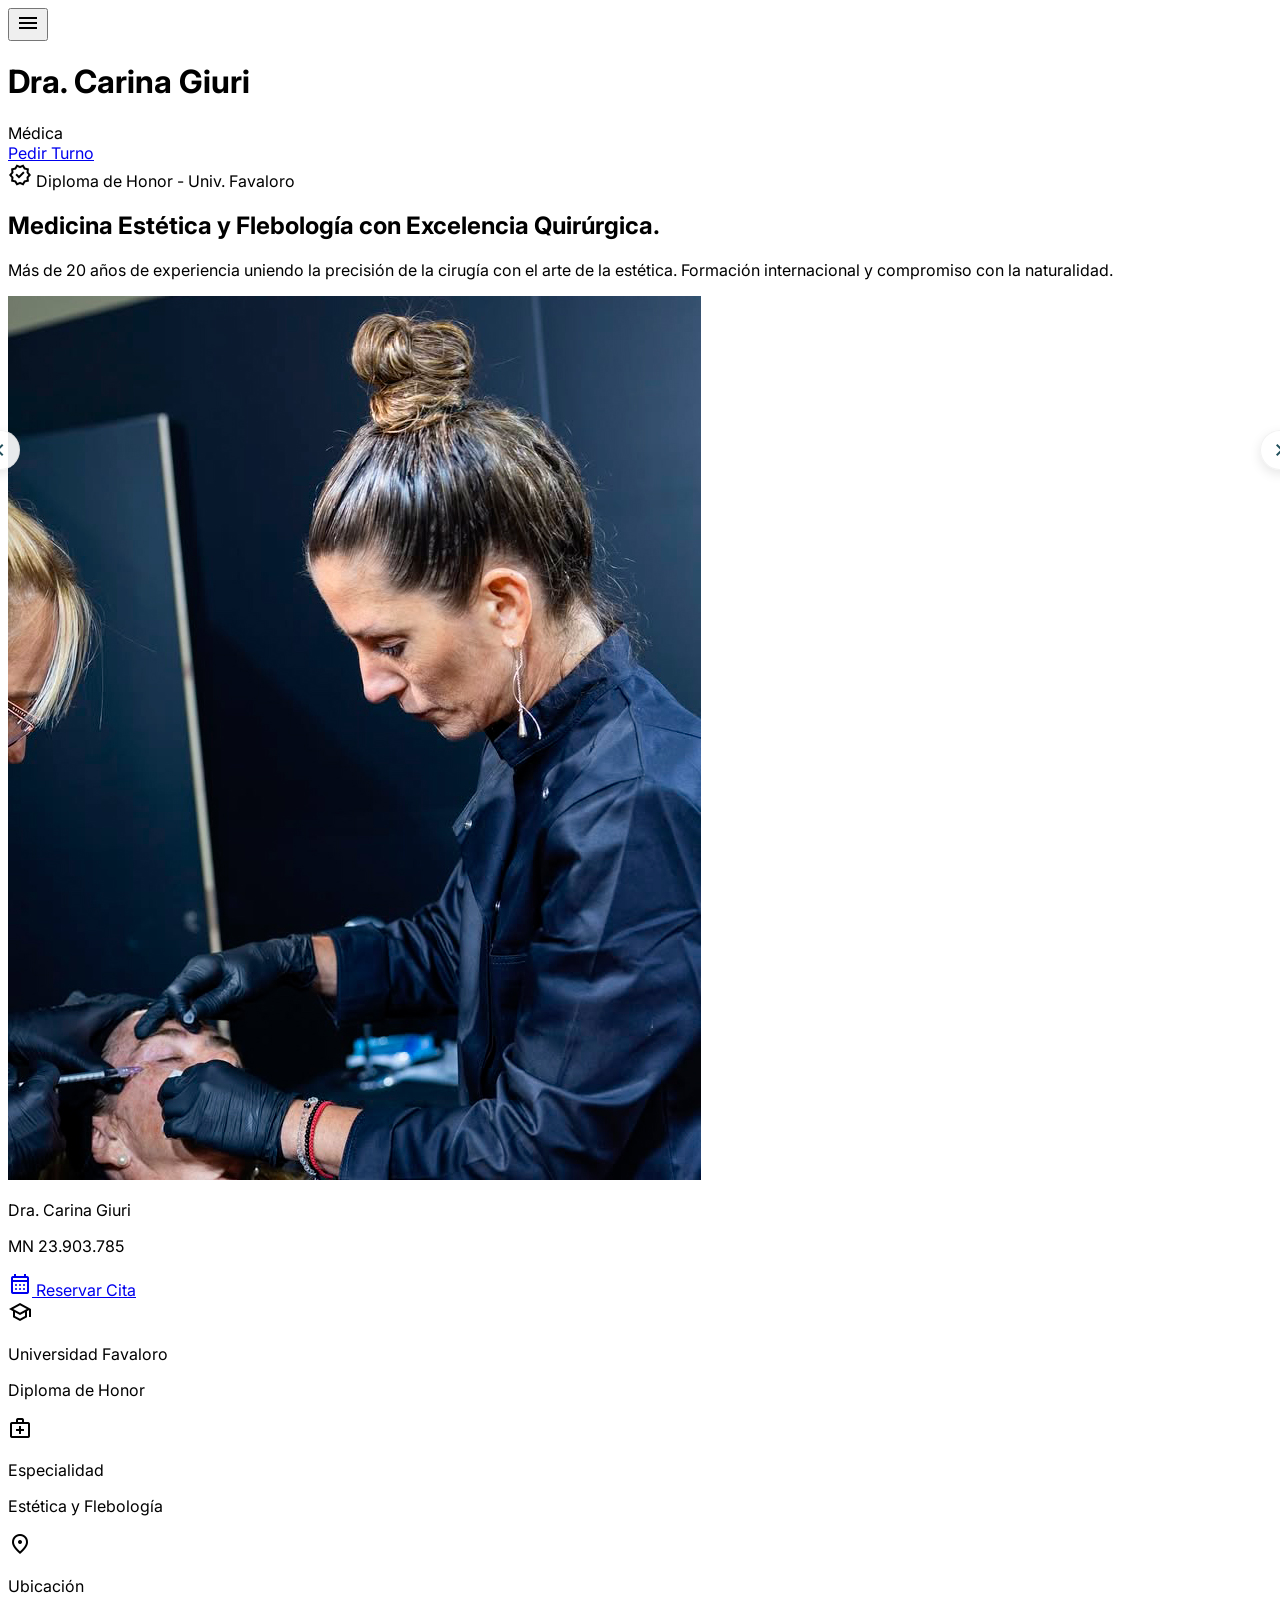
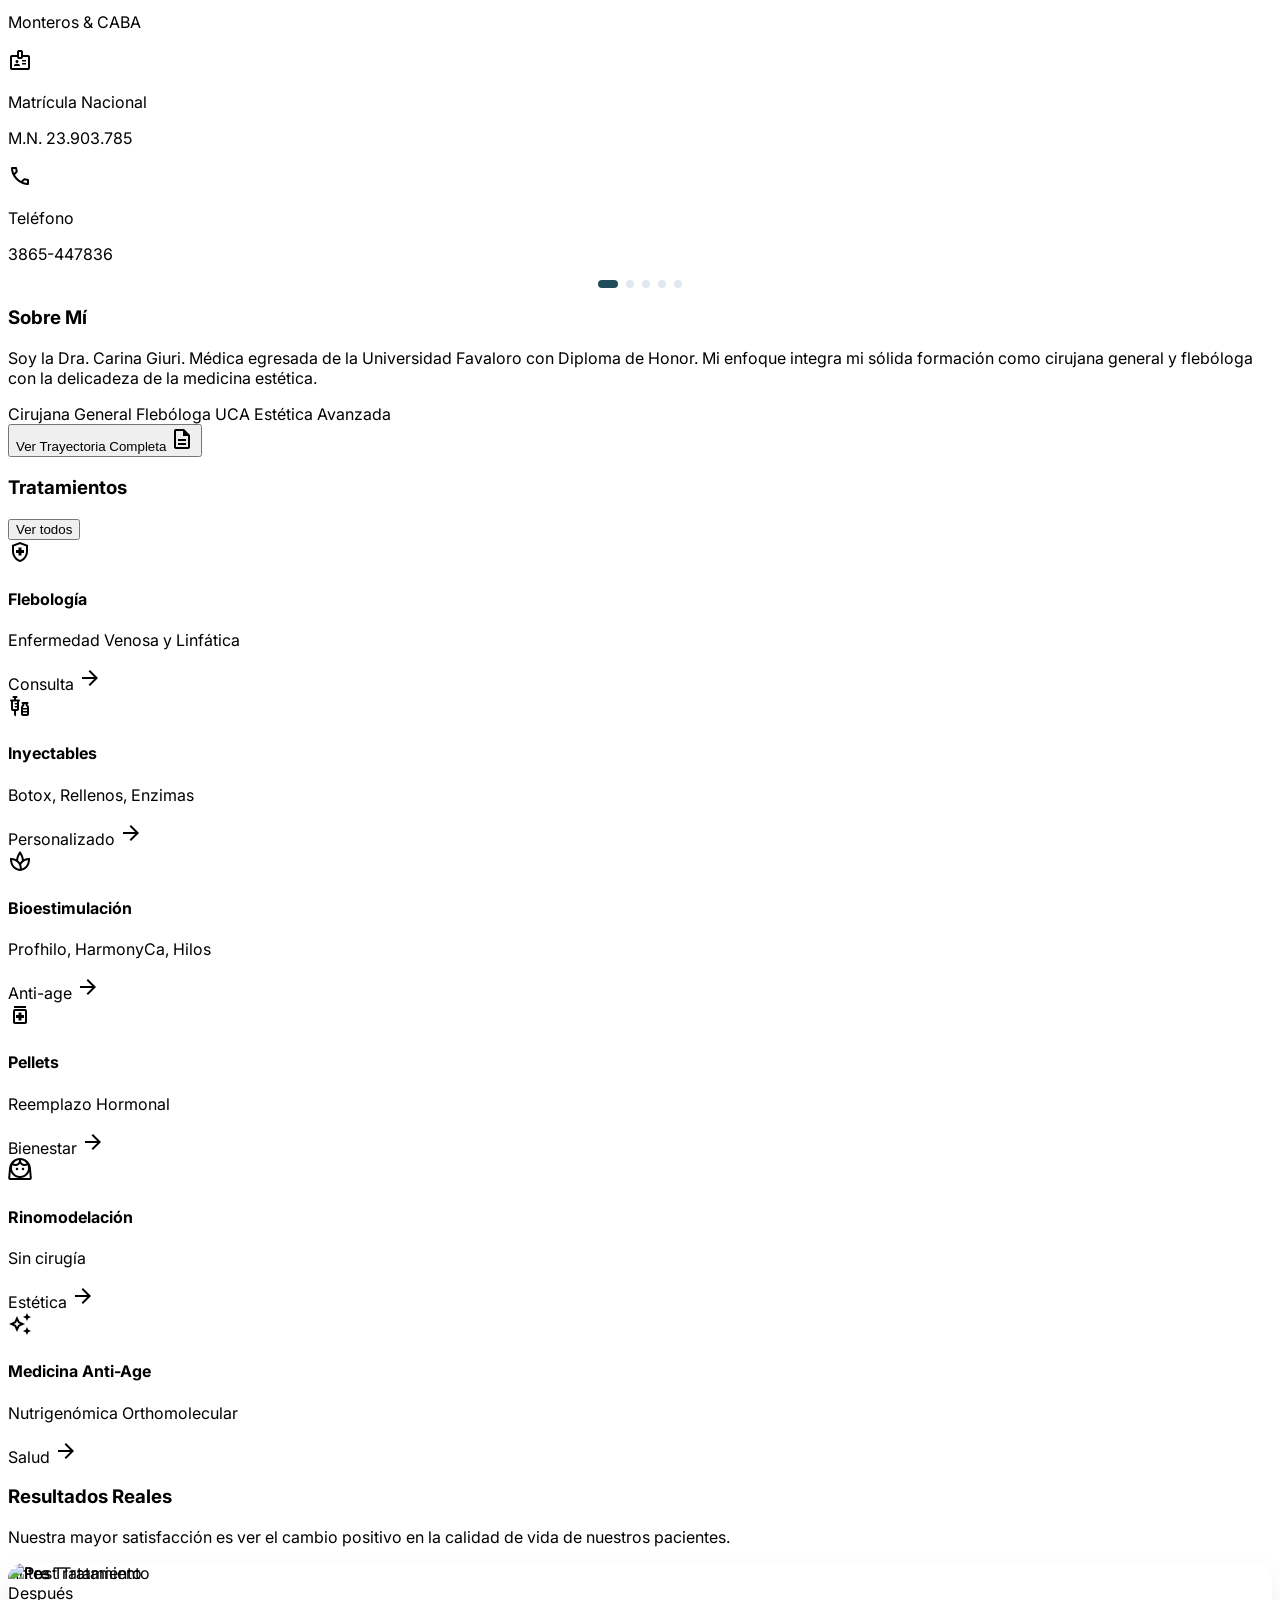
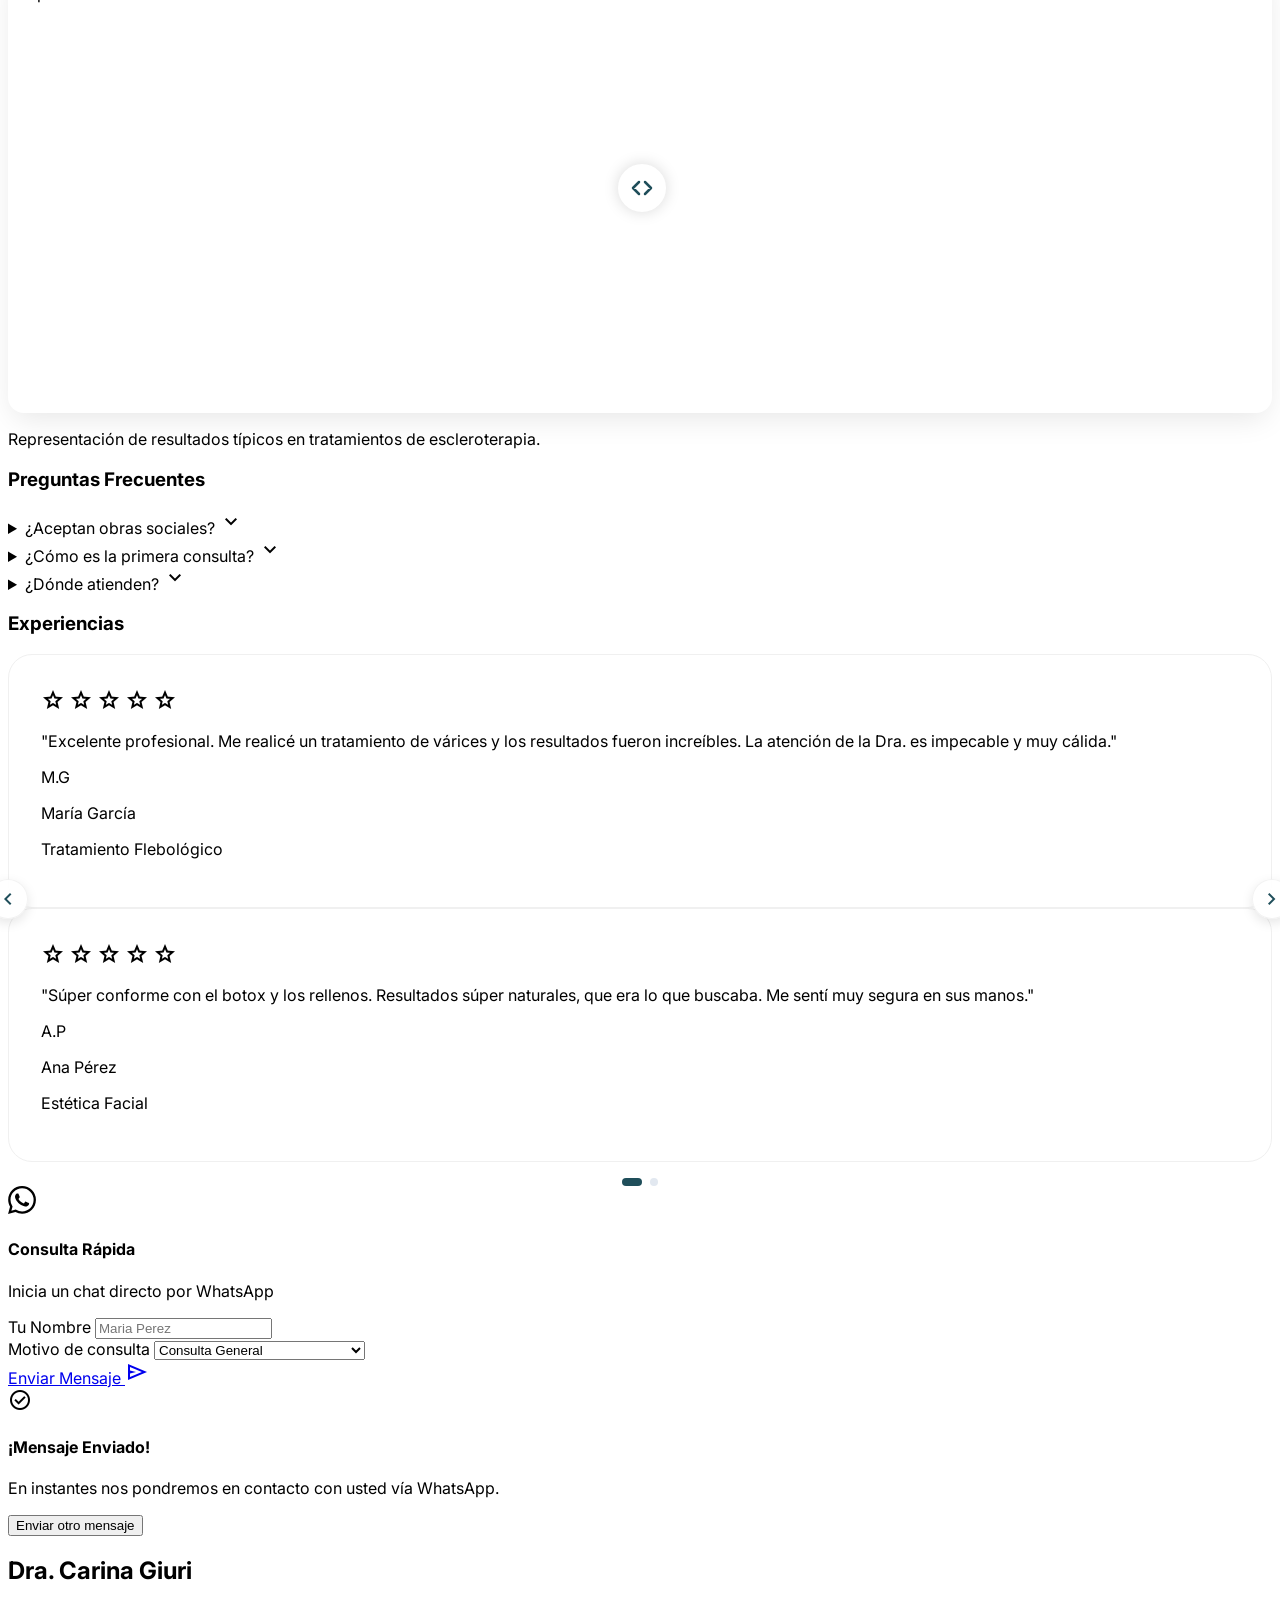
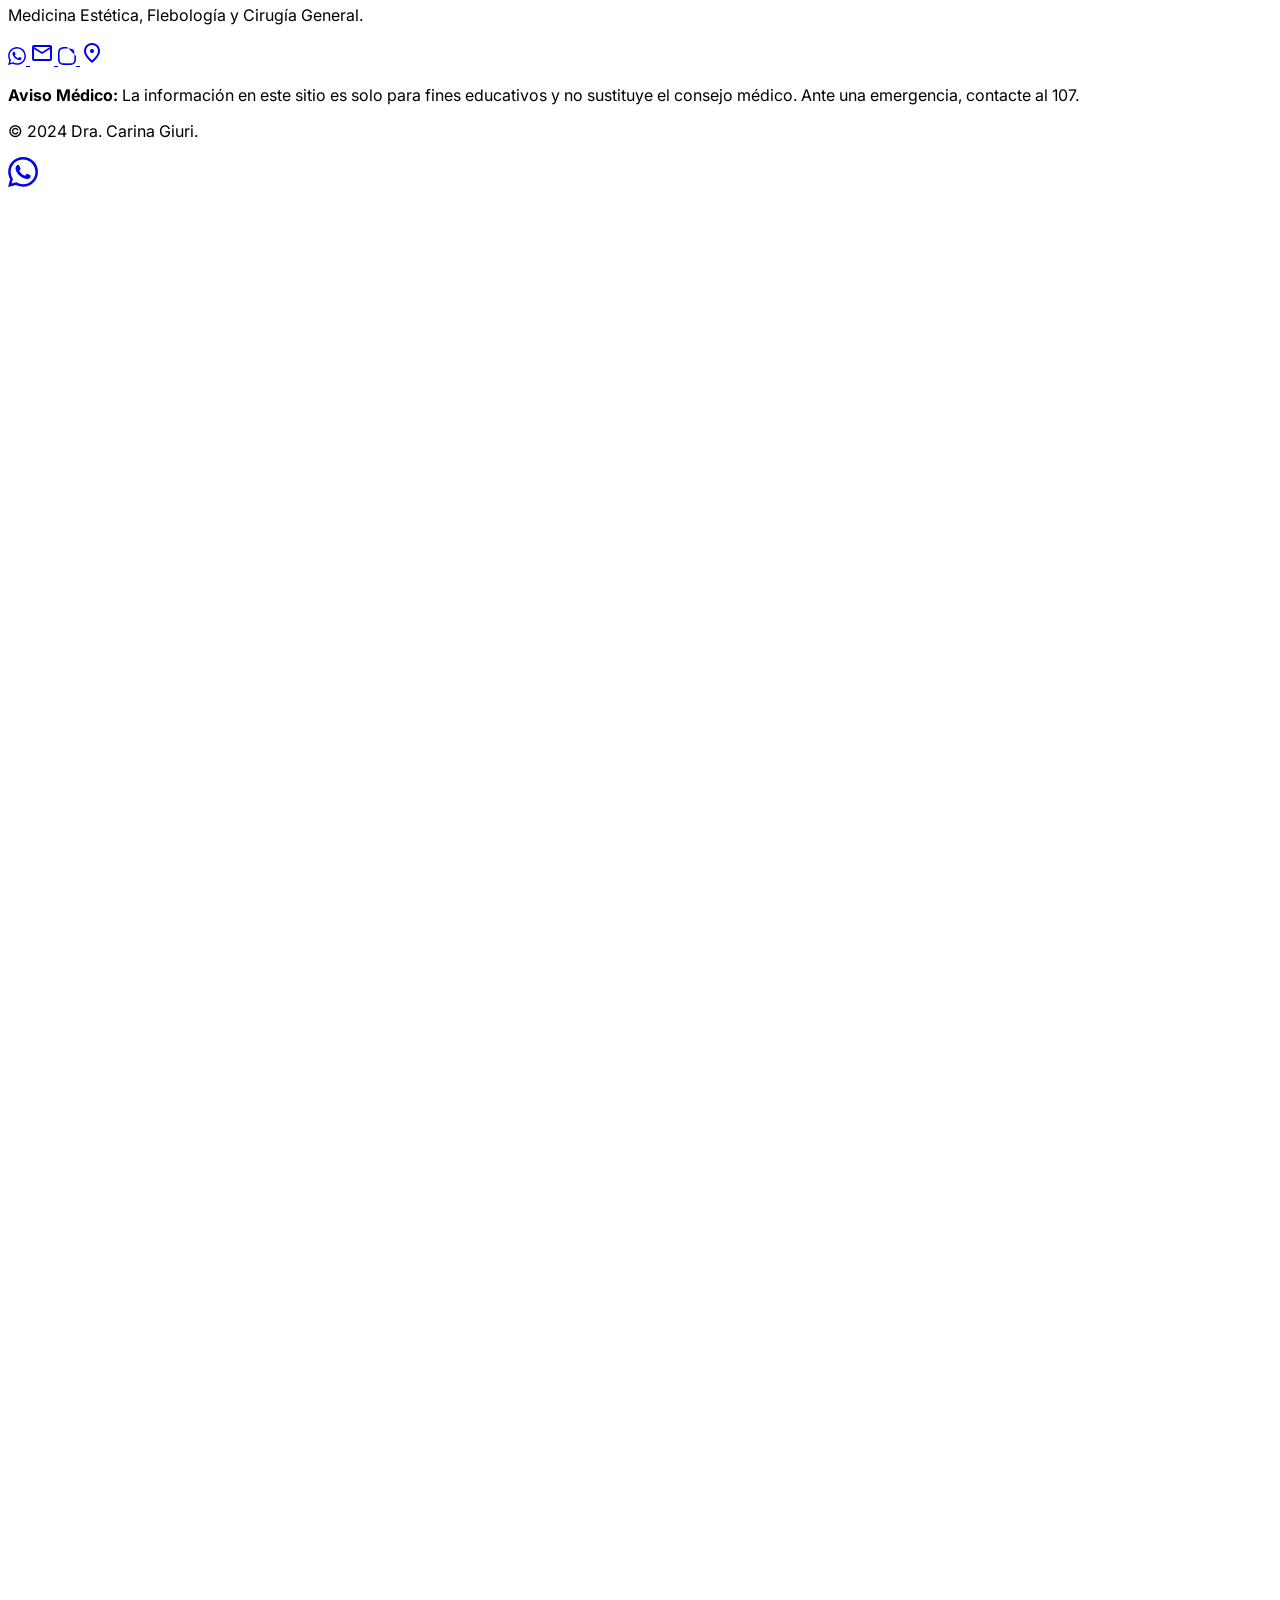
==== commit 8a329336: "df" ====
--- a/index.html
+++ b/index.html
@@ -284,7 +284,7 @@
         }
 
         .comparison-slider .handle::after {
-            content: "↔";
+            content: "";
             position: absolute;
             top: 50%;
             left: 50%;
@@ -297,9 +297,11 @@
             display: flex;
             align-items: center;
             justify-content: center;
-            font-weight: bold;
-            box-shadow: 0 0 10px rgba(0, 0, 0, 0.2);
-            font-size: 20px;
+            background-image: url("data:image/svg+xml,%3Csvg xmlns='http://www.w3.org/2000/svg' viewBox='0 0 24 24' fill='none' stroke='%231F4E5A' stroke-width='2.5' stroke-linecap='round' stroke-linejoin='round'%3E%3Cpath d='m9 18-6-6 6-6M15 6l6 6-6 6'/%3E%3C/svg%3E");
+            background-repeat: no-repeat;
+            background-position: center;
+            background-size: 24px;
+            box-shadow: 0 0 15px rgba(0, 0, 0, 0.15);
             transition: all 0.3s ease;
             border: 2px solid #fff;
         }
@@ -393,14 +395,14 @@
                     <span class="material-symbols-outlined text-[20px]">calendar_month</span>
                     Reservar Cita
                 </a>
-                <a href="https://wa.me/5493865447836"
+                <!-- <a href="https://wa.me/5493865447836"
                     class="w-full flex items-center justify-center gap-2.5 bg-gray-50 text-gray-800 border border-gray-100 h-[54px] rounded-xl font-bold text-[15px] hover:bg-gray-100 transition-all active:scale-[0.98]">
                     <svg fill="currentColor" width="20" height="20" viewBox="0 0 24 24">
                         <path
                             d="M17.472 14.382c-.297-.149-1.758-.867-2.03-.967-.273-.099-.471-.148-.67.15-.197.297-.767.966-.94 1.164-.173.199-.347.223-.644.075-.297-.15-1.255-.463-2.39-1.475-.883-.788-1.48-1.761-1.653-2.059-.173-.297-.018-.458.13-.606.134-.133.298-.347.446-.52.149-.174.198-.298.298-.497.099-.198.05-.371-.025-.52-.075-.149-.669-1.612-.916-2.207-.242-.579-.487-.5-.669-.51-.173-.008-.371-.01-.57-.01-.198 0-.52.074-.792.372-.272.297-1.04 1.016-1.04 2.479 0 1.462 1.065 2.875 1.213 3.074.149.198 2.096 3.2 5.077 4.487.709.306 1.262.489 1.694.625.712.227 1.36.195 1.871.118.571-.085 1.758-.719 2.006-1.413.248-.694.248-1.289.173-1.413-.074-.124-.272-.198-.57-.347m-5.421 7.403h-.004a9.87 9.87 0 01-5.031-1.378l-.361-.214-3.741.982.998-3.648-.235-.374a9.86 9.86 0 01-1.51-5.26c.001-5.45 4.436-9.884 9.888-9.884 2.64 0 5.122 1.03 6.988 2.898a9.825 9.825 0 012.893 6.994c-.003 5.45-4.437 9.884-9.885 9.884m8.413-18.297A11.815 11.815 0 0012.05 0C5.495 0 .16 5.335.157 11.892c0 2.096.547 4.142 1.588 5.945L.057 24l6.305-1.654a11.882 11.882 0 005.683 1.448h.005c6.554 0 11.89-5.335 11.893-11.893a11.821 11.821 0 00-3.48-8.413Z" />
                     </svg>
                     WhatsApp
-                </a>
+                </a> -->
             </div>
         </section>
 
@@ -895,21 +897,11 @@
                             </path>
                         </svg>
                     </a>
-                    <div class="flex flex-col items-center gap-2">
-                        <p class="text-[11px] text-gray-500 font-medium">Ubicaciones:</p>
-                        <div class="flex gap-4 justify-center">
-                            <a href="https://maps.google.com/?q=Alberdi+320,Monteros,Tucumán" target="_blank"
-                                class="w-10 h-10 rounded-full bg-white border border-gray-200 flex items-center justify-center text-gray-600 hover:bg-brand-primary hover:text-white hover:border-brand-primary transition-all shadow-sm"
-                                title="Monteros, Tucumán">
-                                <span class="material-symbols-outlined text-[20px]">location_on</span>
-                            </a>
-                            <a href="https://maps.google.com/?q=Banegas+Estetica+Medica+Arenales+CABA" target="_blank"
-                                class="w-10 h-10 rounded-full bg-white border border-gray-200 flex items-center justify-center text-gray-600 hover:bg-brand-primary hover:text-white hover:border-brand-primary transition-all shadow-sm"
-                                title="Arenales, CABA">
-                                <span class="material-symbols-outlined text-[20px]">apartment</span>
-                            </a>
-                        </div>
-                    </div>
+                    <a href="javascript:void(0)" onclick="openModal('locations-modal')"
+                        class="w-10 h-10 rounded-full bg-white border border-gray-200 flex items-center justify-center text-gray-600 hover:bg-brand-primary hover:text-white hover:border-brand-primary transition-all shadow-sm"
+                        title="Ver Ubicaciones">
+                        <span class="material-symbols-outlined text-[20px]">location_on</span>
+                    </a>
                 </div>
 
                 <div class="h-px bg-gray-200 w-full max-w-[200px] mx-auto"></div>
@@ -1393,6 +1385,75 @@
                     Pedir Turno para este Tratamiento
                     <span class="material-symbols-outlined">calendar_month</span>
                 </a>
+            </div>
+        </div>
+    </div>
+
+    <!-- Locations Selection Modal -->
+    <div id="locations-modal" class="modal fixed inset-0 z-[60] flex items-end sm:items-center justify-center sm:p-4">
+        <!-- Backdrop -->
+        <div class="fixed inset-0 bg-black/60 backdrop-blur-sm transition-opacity"
+            onclick="closeModal('locations-modal')">
+        </div>
+
+        <!-- Content -->
+        <div
+            class="modal-content bg-white w-full max-w-md sm:rounded-2xl rounded-t-2xl shadow-2xl flex flex-col relative z-10 overflow-hidden max-h-[90vh]">
+            <!-- Header -->
+            <div class="p-5 border-b border-gray-100 flex items-center justify-between bg-white shrink-0">
+                <div>
+                    <h3 class="text-xl font-bold text-gray-900 font-serif italic">Nuestras Sedes</h3>
+                    <p class="text-xs text-brand-primary font-semibold uppercase tracking-wider">Elegí una ubicación</p>
+                </div>
+                <button onclick="closeModal('locations-modal')"
+                    class="p-2 hover:bg-gray-100 rounded-full transition-colors text-gray-500">
+                    <span class="material-symbols-outlined">close</span>
+                </button>
+            </div>
+
+            <!-- List -->
+            <div class="overflow-y-auto p-5 bg-gray-50/50 space-y-4">
+                <!-- Monteros -->
+                <div class="bg-white p-5 rounded-2xl border border-gray-100 shadow-sm group">
+                    <div class="flex items-start gap-4 mb-4">
+                        <div
+                            class="w-12 h-12 rounded-full bg-brand-light flex items-center justify-center text-brand-primary shrink-0">
+                            <span class="material-symbols-outlined text-2xl">location_on</span>
+                        </div>
+                        <div>
+                            <h4 class="font-bold text-gray-900 text-lg">Monteros, Tucumán</h4>
+                            <p class="text-sm text-gray-500 leading-snug">Alberdi 320, Monteros</p>
+                        </div>
+                    </div>
+                    <a href="https://maps.google.com/?q=Alberdi+320,Monteros,Tucumán" target="_blank"
+                        class="w-full flex items-center justify-center gap-2 bg-white border-2 border-brand-primary text-brand-primary h-[46px] rounded-xl font-bold text-sm hover:bg-brand-primary hover:text-white transition-all">
+                        <span class="material-symbols-outlined text-[18px]">map</span>
+                        Ver en Google Maps
+                    </a>
+                </div>
+
+                <!-- CABA -->
+                <div class="bg-white p-5 rounded-2xl border border-gray-100 shadow-sm group">
+                    <div class="flex items-start gap-4 mb-4">
+                        <div
+                            class="w-12 h-12 rounded-full bg-brand-light flex items-center justify-center text-brand-primary shrink-0">
+                            <span class="material-symbols-outlined text-2xl">apartment</span>
+                        </div>
+                        <div>
+                            <h4 class="font-bold text-gray-900 text-lg">Arenales, CABA</h4>
+                            <p class="text-sm text-gray-500 leading-snug">Banegas Estética Médica</p>
+                        </div>
+                    </div>
+                    <a href="https://maps.google.com/?q=Banegas+Estetica+Medica+Arenales+CABA" target="_blank"
+                        class="w-full flex items-center justify-center gap-2 bg-white border-2 border-brand-primary text-brand-primary h-[46px] rounded-xl font-bold text-sm hover:bg-brand-primary hover:text-white transition-all">
+                        <span class="material-symbols-outlined text-[18px]">map</span>
+                        Ver en Google Maps
+                    </a>
+                </div>
+            </div>
+
+            <div class="p-4 border-t border-gray-100 bg-white text-center">
+                <p class="text-[11px] text-gray-400 italic">Atención personalizada en ambos consultorios.</p>
             </div>
         </div>
     </div>
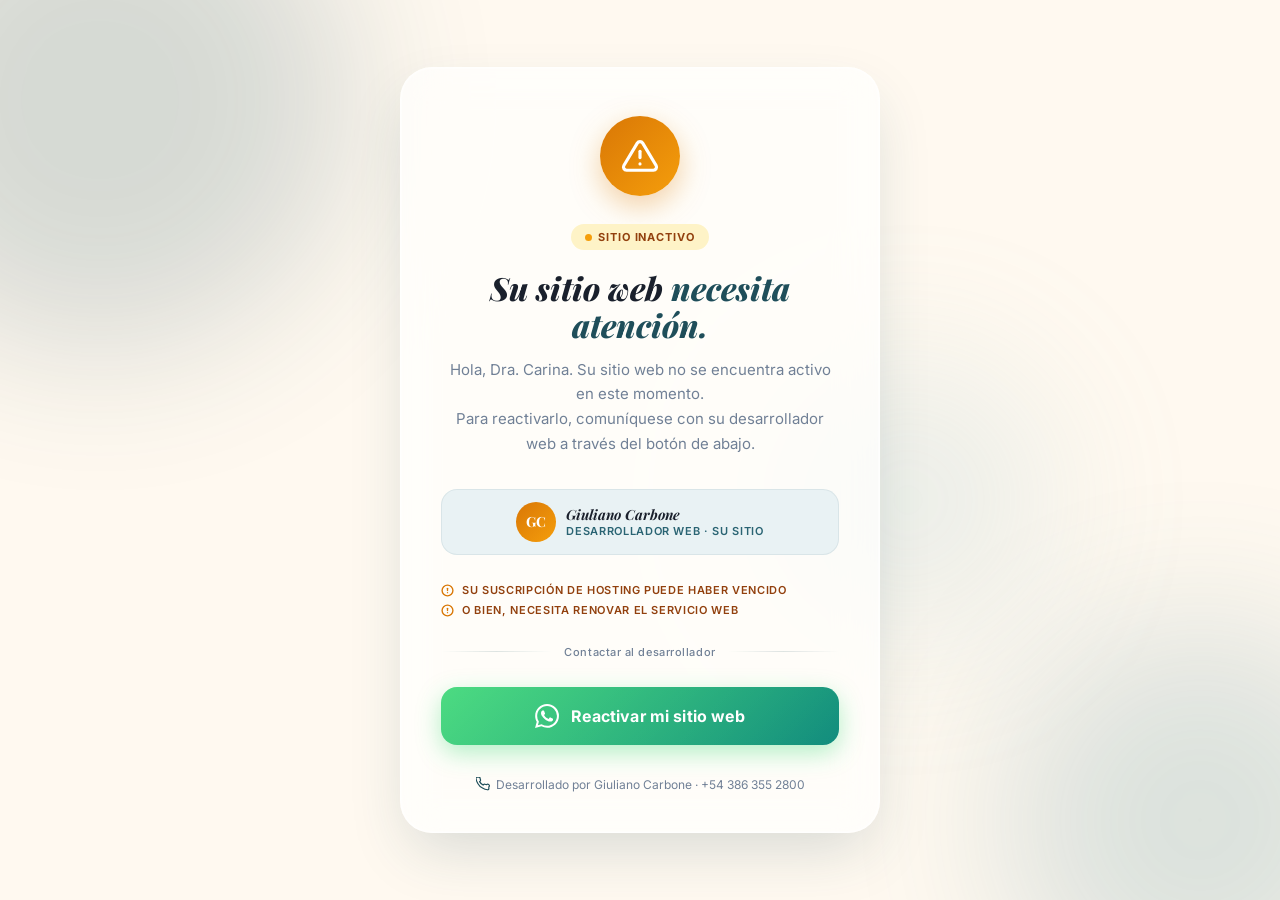
==== commit 8ef22a6c: "changes" ====
--- a/index.html
+++ b/index.html
@@ -1,1899 +1,470 @@
 <!DOCTYPE html>
-<html class="light" lang="es">
+<html lang="es">
 
 <head>
-    <meta charset="utf-8" />
-    <meta content="width=device-width, initial-scale=1.0" name="viewport" />
-    <title>Dra. Carina Giuri - Medicina Estética y Flebología</title>
-    <script src="https://cdn.tailwindcss.com?plugins=forms,container-queries"></script>
-    <link href="https://fonts.googleapis.com" rel="preconnect" />
-    <link crossorigin="" href="https://fonts.gstatic.com" rel="preconnect" />
-    <link
-        href="https://fonts.googleapis.com/css2?family=Inter:wght@300;400;500;600;700;800&family=Playfair+Display:ital,wght@0,700;0,800;1,700&display=swap"
-        rel="stylesheet" />
-    <link
-        href="https://fonts.googleapis.com/css2?family=Material+Symbols+Outlined:wght,FILL@100..700,0..1&amp;display=swap"
-        rel="stylesheet" />
-
-    <script id="tailwind-config">
-        tailwind.config = {
-            darkMode: "class",
-            theme: {
-                extend: {
-                    colors: {
-                        "brand-primary": "#1F4E5A",
-                        "brand-secondary": "#2A6473",
-                        "brand-accent": "#3D7B8A",
-                        "brand-light": "#E9F2F4",
-                        "brand-cream": "#FFF9F0",
-                        "brand-bg": "#FFFFFF",
-                        "text-main": "#2D3748",
-                        "text-muted": "#718096",
-                    },
-                    fontFamily: {
-                        "sans": ["Inter", "sans-serif"],
-                        "serif": ["Playfair Display", "serif"]
-                    },
-                    boxShadow: {
-                        'soft': '0 4px 20px -2px rgba(0, 0, 0, 0.05)',
-                        'card': '0 2px 10px -1px rgba(0, 0, 0, 0.03)',
-                    }
-                },
-            },
-        }
-    </script>
+    <meta charset="UTF-8" />
+    <meta name="viewport" content="width=device-width, initial-scale=1.0" />
+    <title>Su sitio Web necesita ser reactivado · Dra. Carina Giuri</title>
+    <meta name="description" content="Su sitio web no se encuentra activo. Contáctese con su desarrollador web para gestionar la reactivación." />
+    <link rel="preconnect" href="https://fonts.googleapis.com" />
+    <link rel="preconnect" href="https://fonts.gstatic.com" crossorigin />
+    <link href="https://fonts.googleapis.com/css2?family=Inter:wght@300;400;500;600;700;800&family=Playfair+Display:ital,wght@0,700;0,800;1,700&display=swap" rel="stylesheet" />
+
     <style>
+        /* ── Reset & Base ── */
+        *, *::before, *::after { box-sizing: border-box; margin: 0; padding: 0; }
+
+        :root {
+            --brand-primary:   #1F4E5A;
+            --brand-secondary: #2A6473;
+            --brand-accent:    #3D7B8A;
+            --brand-light:     #E9F2F4;
+            --brand-cream:     #FFF9F0;
+            --text-main:       #2D3748;
+            --text-muted:      #718096;
+            --wa-green:        #25D366;
+            --wa-dark:         #128C7E;
+        }
+
+        html { scroll-behavior: smooth; }
+
         body {
             font-family: 'Inter', sans-serif;
-        }
-
-        /* Ocultar barra de scroll pero mantener funcionalidad */
-        .hide-scrollbar::-webkit-scrollbar {
-            display: none;
-        }
-
-        .hide-scrollbar {
-            -ms-overflow-style: none;
-            scrollbar-width: none;
-        }
-
-        /* Cursor de arrastre para el slider */
-        .cursor-grab {
-            cursor: grab;
-        }
-
-        .cursor-grabbing {
-            cursor: grabbing;
-        }
-
-        /* Modal Transitions (General) */
-        .modal {
-            opacity: 0;
-            visibility: hidden;
-            transition: opacity 0.3s ease, visibility 0.3s ease;
-        }
-
-        .modal.active {
-            opacity: 1;
-            visibility: visible;
-        }
-
-        /* Standard Center Modal Animation */
-        .modal-content {
-            transform: scale(0.95);
-            transition: transform 0.3s cubic-bezier(0.34, 1.56, 0.64, 1);
-        }
-
-        .modal.active .modal-content {
-            transform: scale(1);
-        }
-
-        /* Mobile Drawer Animation (Side Menu) */
-        #mobile-menu .drawer-content {
-            transform: translateX(-100%);
-            transition: transform 0.3s cubic-bezier(0.4, 0, 0.2, 1);
-        }
-
-        #mobile-menu.active .drawer-content {
-            transform: translateX(0);
-        }
-
-        /* Scroll Animations */
-        .reveal {
-            opacity: 0;
-            transform: translateY(20px);
-            transition: all 0.8s cubic-bezier(0.2, 0.8, 0.2, 1);
-        }
-
-        .reveal.active {
-            opacity: 1;
-            transform: translateY(0);
-        }
-
-        .reveal-left {
-            opacity: 0;
-            transform: translateX(-30px);
-            transition: all 1s cubic-bezier(0.2, 0.8, 0.2, 1);
-        }
-
-        .reveal-left.active {
-            opacity: 1;
-            transform: translateX(0);
-        }
-
-        /* Glassmorphism Refinement */
-        .glass-header {
-            background: rgba(255, 255, 255, 0.7) !important;
-            backdrop-filter: blur(12px) saturate(180%) !important;
-            -webkit-backdrop-filter: blur(12px) saturate(180%) !important;
-        }
-
-        .glass-modal {
-            background: rgba(255, 255, 255, 0.8) !important;
-            backdrop-filter: blur(16px) saturate(180%) !important;
-            -webkit-backdrop-filter: blur(16px) saturate(180%) !important;
-        }
-
-        /* Tab Styles */
-        .tab-btn.active {
-            color: #1F4E5A;
-            border-bottom: 2px solid #1F4E5A;
+            background: var(--brand-cream);
+            color: var(--text-main);
+            min-height: 100vh;
+            display: flex;
+            flex-direction: column;
+            align-items: center;
+            justify-content: center;
+            padding: 1.5rem;
+            overflow: hidden;
+            position: relative;
+        }
+
+        /* ── Animated Background ── */
+        .bg-orbs {
+            position: fixed;
+            inset: 0;
+            z-index: 0;
+            pointer-events: none;
+            overflow: hidden;
+        }
+
+        .orb {
+            position: absolute;
+            border-radius: 50%;
+            filter: blur(80px);
+            opacity: 0.18;
+            animation: float 12s ease-in-out infinite;
+        }
+
+        .orb-1 {
+            width: 500px; height: 500px;
+            background: var(--brand-primary);
+            top: -150px; left: -150px;
+            animation-delay: 0s;
+        }
+
+        .orb-2 {
+            width: 400px; height: 400px;
+            background: var(--brand-accent);
+            bottom: -120px; right: -120px;
+            animation-delay: -5s;
+        }
+
+        .orb-3 {
+            width: 280px; height: 280px;
+            background: #8BBCC4;
+            top: 40%; left: 60%;
+            animation-delay: -9s;
+        }
+
+        @keyframes float {
+            0%, 100% { transform: translate(0, 0) scale(1); }
+            33%       { transform: translate(30px, -20px) scale(1.05); }
+            66%       { transform: translate(-20px, 30px) scale(0.97); }
+        }
+
+        /* ── Card ── */
+        .card {
+            position: relative;
+            z-index: 1;
+            width: 100%;
+            max-width: 480px;
+            background: rgba(255, 255, 255, 0.75);
+            backdrop-filter: blur(20px) saturate(180%);
+            -webkit-backdrop-filter: blur(20px) saturate(180%);
+            border: 1px solid rgba(255, 255, 255, 0.6);
+            border-radius: 2rem;
+            padding: 3rem 2.5rem 2.5rem;
+            box-shadow: 0 25px 60px -10px rgba(31, 78, 90, 0.18), 0 0 0 1px rgba(255,255,255,0.4) inset;
+            text-align: center;
+            animation: slideUp 0.8s cubic-bezier(0.2, 0.8, 0.2, 1) both;
+        }
+
+        @keyframes slideUp {
+            from { opacity: 0; transform: translateY(40px) scale(0.97); }
+            to   { opacity: 1; transform: translateY(0)    scale(1); }
+        }
+
+        /* ── Icon Badge ── */
+        .icon-badge {
+            width: 80px;
+            height: 80px;
+            background: linear-gradient(135deg, #D97706, #F59E0B);
+            border-radius: 50%;
+            display: flex;
+            align-items: center;
+            justify-content: center;
+            margin: 0 auto 1.75rem;
+            box-shadow: 0 10px 30px rgba(217, 119, 6, 0.35);
+            animation: pulse-ring 3s ease-in-out infinite;
+        }
+
+        @keyframes pulse-ring {
+            0%, 100% { box-shadow: 0 10px 30px rgba(217, 119, 6, 0.35); }
+            50%       { box-shadow: 0 10px 30px rgba(217, 119, 6, 0.35), 0 0 0 12px rgba(217, 119, 6, 0.1); }
+        }
+
+        .icon-badge svg {
+            width: 38px;
+            height: 38px;
+            color: #fff;
+            stroke: #fff;
+        }
+
+        /* ── Chip ── */
+        .chip {
+            display: inline-flex;
+            align-items: center;
+            gap: 6px;
+            background: #FEF3C7;
+            color: #92400E;
+            font-size: 11px;
+            font-weight: 700;
+            letter-spacing: 0.08em;
+            text-transform: uppercase;
+            padding: 6px 14px;
+            border-radius: 999px;
+            margin-bottom: 1.25rem;
+        }
+
+        .chip-dot {
+            width: 7px;
+            height: 7px;
+            background: #F59E0B;
+            border-radius: 50%;
+            animation: blink 1.8s ease-in-out infinite;
+        }
+
+        @keyframes blink {
+            0%, 100% { opacity: 1; }
+            50%       { opacity: 0.3; }
+        }
+
+        /* ── Typography ── */
+        h1 {
+            font-family: 'Playfair Display', serif;
+            font-style: italic;
+            font-size: clamp(1.6rem, 5vw, 2rem);
+            font-weight: 800;
+            color: #1a202c;
+            line-height: 1.15;
+            margin-bottom: 0.85rem;
+        }
+
+        h1 span { color: var(--brand-primary); }
+
+        .subtitle {
+            font-size: 15px;
+            color: var(--text-muted);
+            line-height: 1.65;
+            margin-bottom: 2rem;
+        }
+
+        /* ── Divider ── */
+        .divider {
+            display: flex;
+            align-items: center;
+            gap: 12px;
+            margin: 0.25rem 0 1.75rem;
+        }
+
+        .divider-line {
+            flex: 1;
+            height: 1px;
+            background: linear-gradient(to right, transparent, rgba(31,78,90,0.15), transparent);
+        }
+
+        .divider-text {
+            font-size: 11px;
+            color: var(--text-muted);
+            letter-spacing: 0.05em;
+            font-weight: 500;
+        }
+
+        /* ── WhatsApp Button ── */
+        .btn-whatsapp {
+            position: relative;
+            display: inline-flex;
+            align-items: center;
+            justify-content: center;
+            gap: 12px;
+            width: 100%;
+            height: 58px;
+            background: linear-gradient(135deg, #25D366, #128C7E);
+            color: #fff;
+            font-size: 16px;
+            font-weight: 700;
+            border-radius: 1rem;
+            text-decoration: none;
+            border: none;
+            cursor: pointer;
+            transition: transform 0.2s ease, box-shadow 0.2s ease;
+            box-shadow: 0 8px 24px rgba(37, 211, 102, 0.35);
+            overflow: hidden;
+            letter-spacing: 0.01em;
+        }
+
+        .btn-whatsapp::before {
+            content: '';
+            position: absolute;
+            inset: 0;
+            background: linear-gradient(135deg, rgba(255,255,255,0.18), transparent);
+            pointer-events: none;
+        }
+
+        .btn-whatsapp:hover {
+            transform: translateY(-2px);
+            box-shadow: 0 14px 32px rgba(37, 211, 102, 0.45);
+        }
+
+        .btn-whatsapp:active {
+            transform: scale(0.97);
+        }
+
+        .btn-whatsapp svg {
+            width: 24px;
+            height: 24px;
+            flex-shrink: 0;
+        }
+
+        /* ── Footer note ── */
+        .footer-note {
+            margin-top: 2rem;
+            font-size: 12px;
+            color: var(--text-muted);
+            display: flex;
+            align-items: center;
+            justify-content: center;
+            gap: 6px;
+        }
+
+        .footer-note svg {
+            width: 14px;
+            height: 14px;
+            flex-shrink: 0;
+            color: var(--brand-primary);
+        }
+
+        /* ── Progress Bar ── */
+        .progress-wrap {
+            margin-bottom: 1.75rem;
+        }
+
+        .progress-label {
+            display: flex;
+            justify-content: space-between;
+            font-size: 11px;
             font-weight: 600;
-        }
-
-        .tab-content {
-            display: none;
-        }
-
-        .tab-content.active {
-            display: block;
-        }
-
-        /* Bullet personalizado para lista de modal */
-        .custom-list li {
-            padding-left: 1.25rem;
+            color: var(--text-muted);
+            text-transform: uppercase;
+            letter-spacing: 0.06em;
+            margin-bottom: 8px;
+        }
+
+        .progress-bar {
+            width: 100%;
+            height: 6px;
+            background: rgba(31,78,90,0.1);
+            border-radius: 999px;
+            overflow: hidden;
+        }
+
+        .progress-fill {
+            height: 100%;
+            width: 72%;
+            background: linear-gradient(90deg, var(--brand-primary), var(--brand-accent));
+            border-radius: 999px;
             position: relative;
-        }
-
-        .custom-list li::before {
-            content: "•";
-            color: #1F4E5A;
-            font-weight: bold;
+            animation: grow 1.4s cubic-bezier(0.2, 0.8, 0.2, 1) 0.5s both;
+        }
+
+        @keyframes grow {
+            from { width: 0; }
+            to   { width: 72%; }
+        }
+
+        .progress-fill::after {
+            content: '';
             position: absolute;
-            left: 0;
-        }
-
-        /* Slider Navigation Arrows */
-        .slider-btn {
-            position: absolute;
-            top: 50%;
-            transform: translateY(-50%);
+            top: 0; right: 0; bottom: 0;
+            width: 30px;
+            background: linear-gradient(90deg, transparent, rgba(255,255,255,0.5));
+            animation: shimmer 2s ease-in-out infinite;
+        }
+
+        @keyframes shimmer {
+            0%   { opacity: 0; transform: translateX(-20px); }
+            50%  { opacity: 1; }
+            100% { opacity: 0; transform: translateX(10px); }
+        }
+
+        /* ── Doctor signature ── */
+        .doctor-info {
+            display: flex;
+            align-items: center;
+            justify-content: center;
+            gap: 10px;
+            margin-bottom: 1.75rem;
+            padding: 12px 16px;
+            background: var(--brand-light);
+            border-radius: 1rem;
+            border: 1px solid rgba(31,78,90,0.08);
+        }
+
+        .doctor-avatar {
             width: 40px;
             height: 40px;
-            background: rgba(255, 255, 255, 0.9);
-            border: 1px solid rgba(0, 0, 0, 0.05);
             border-radius: 50%;
-            display: flex;
-            align-items: center;
-            justify-content: center;
-            color: #1F4E5A;
-            z-index: 10;
-            cursor: pointer;
-            transition: all 0.3s ease;
-            box-shadow: 0 4px 12px rgba(0, 0, 0, 0.1);
-        }
-
-        .slider-btn:hover {
-            background: #1F4E5A;
-            color: white;
-            scale: 1.1;
-        }
-
-        .slider-btn.prev {
-            left: -20px;
-        }
-
-        .slider-btn.next {
-            right: -20px;
-        }
-
-        @media (max-width: 640px) {
-            .slider-btn {
-                display: none;
-            }
-        }
-
-        /* Pagination Dots */
-        .dots-container {
-            display: flex;
-            justify-content: center;
-            gap: 8px;
-            margin-top: 16px;
-        }
-
-        .dot {
-            width: 8px;
-            height: 8px;
-            border-radius: 50%;
-            background: #E2E8F0;
-            transition: all 0.3s ease;
-            cursor: pointer;
-        }
-
-        .dot.active {
-            background: #1F4E5A;
-            width: 20px;
-            border-radius: 4px;
-        }
-
-        /* Hover Effects for Cards */
-        #tratamientos .grid>div:hover {
-            transform: translateY(-5px);
-            border-color: #1F4E5A;
-            box-shadow: 0 10px 20px rgba(0, 0, 0, 0.05);
-        }
-
-        /* Before & After Slider Support */
-        .comparison-slider {
-            position: relative;
-            width: 100%;
-            height: 350px;
-            /* Adjusted for better mobile experience */
-            overflow: hidden;
-            border-radius: 1rem;
-            box-shadow: 0 10px 30px -5px rgba(0, 0, 0, 0.1);
-        }
-
-        @media (min-width: 640px) {
-            .comparison-slider {
-                height: 450px;
-            }
-        }
-
-        .comparison-slider img {
-            position: absolute;
-            top: 0;
-            left: 0;
-            width: 100%;
-            height: 100%;
-            object-fit: cover;
-            user-select: none;
-        }
-
-        .comparison-slider .resize {
-            position: absolute;
-            top: 0;
-            left: 0;
-            width: 50%;
-            height: 100%;
-            overflow: hidden;
-            z-index: 2;
-            border-right: 1px solid rgba(255, 255, 255, 0.2);
-        }
-
-        .comparison-slider .handle {
-            position: absolute;
-            left: 50%;
-            top: 0;
-            bottom: 0;
-            width: 4px;
-            background: var(--handle-color, #fff);
-            z-index: 3;
-            cursor: ew-resize;
-            transition: background 0.3s ease;
-        }
-
-        .comparison-slider .handle::after {
-            content: "";
-            position: absolute;
-            top: 50%;
-            left: 50%;
-            transform: translate(-50%, -50%);
-            width: 44px;
-            height: 44px;
-            background: var(--handle-color, #fff);
-            color: var(--handle-text-color, #1F4E5A);
-            border-radius: 50%;
-            display: flex;
-            align-items: center;
-            justify-content: center;
-            background-image: url("data:image/svg+xml,%3Csvg xmlns='http://www.w3.org/2000/svg' viewBox='0 0 24 24' fill='none' stroke='%231F4E5A' stroke-width='2.5' stroke-linecap='round' stroke-linejoin='round'%3E%3Cpath d='m9 18-6-6 6-6M15 6l6 6-6 6'/%3E%3C/svg%3E");
-            background-repeat: no-repeat;
-            background-position: center;
-            background-size: 24px;
-            box-shadow: 0 0 15px rgba(0, 0, 0, 0.15);
-            transition: all 0.3s ease;
-            border: 2px solid #fff;
-        }
-
-        /* Testimonials */
-        .testimonial-card {
-            background: #fff;
-            border: 1px solid #f0f0f0;
-            border-radius: 1.5rem;
-            padding: 2rem;
-            min-width: 300px;
-            transition: all 0.3s ease;
-        }
-
-        .testimonial-card:hover {
-            transform: translateY(-5px);
-            box-shadow: 0 20px 25px -5px rgba(0, 0, 0, 0.05);
-        }
-
-        /* Scroll suave para navegación */
-        html {
-            scroll-behavior: smooth;
+            background: linear-gradient(135deg, var(--brand-primary), var(--brand-accent));
+            display: flex;
+            align-items: center;
+            justify-content: center;
+            font-size: 14px;
+            font-weight: 700;
+            color: #fff;
+            font-family: 'Playfair Display', serif;
+            flex-shrink: 0;
+        }
+
+        .doctor-text { text-align: left; }
+
+        .doctor-name {
+            font-size: 14px;
+            font-weight: 700;
+            color: #1a202c;
+            font-family: 'Playfair Display', serif;
+            font-style: italic;
+        }
+
+        .doctor-specialty {
+            font-size: 11px;
+            color: var(--brand-secondary);
+            font-weight: 600;
+            text-transform: uppercase;
+            letter-spacing: 0.06em;
+        }
+
+        /* ── Responsive ── */
+        @media (max-width: 400px) {
+            .card { padding: 2.25rem 1.5rem 2rem; }
         }
     </style>
 </head>
 
-<body class="bg-white text-text-main antialiased selection:bg-brand-gold/30">
-
-    <!-- Header -->
-    <header id="main-header"
-        class="fixed top-0 left-0 right-0 z-[60] glass-header border-b border-gray-100/50 transition-all duration-300">
-        <div class="max-w-md mx-auto px-5 h-[72px] flex items-center justify-between">
-            <div class="flex items-center gap-4">
-                <!-- Hamburger Button with OnClick -->
-                <button onclick="openModal('mobile-menu')"
-                    class="text-gray-700 hover:text-brand-primary transition-colors p-1 -ml-1 rounded-lg hover:bg-gray-50">
-                    <span class="material-symbols-outlined text-[28px]">menu</span>
-                </button>
-                <div class="flex flex-col -space-y-0.5">
-                    <h1 class="text-[17px] font-bold text-gray-900 leading-tight font-serif italic">Dra. Carina Giuri
-                    </h1>
-                    <span class="text-[10px] uppercase tracking-[0.1em] font-medium text-brand-secondary">Médica</span>
-                </div>
-            </div>
-            <a href="#book"
-                class="bg-brand-primary hover:bg-brand-secondary text-white text-[13px] font-bold py-2.5 px-5 rounded-full shadow-md shadow-brand-primary/20 transition-all active:scale-95">
-                Pedir Turno
-            </a>
+<body>
+
+    <!-- Animated background orbs -->
+    <div class="bg-orbs" aria-hidden="true">
+        <div class="orb orb-1"></div>
+        <div class="orb orb-2"></div>
+        <div class="orb orb-3"></div>
+    </div>
+
+    <!-- Main card -->
+    <main class="card" role="main">
+
+        <!-- Icon: Alert / Aviso -->
+        <div class="icon-badge" aria-hidden="true">
+            <svg viewBox="0 0 24 24" fill="none" stroke-width="2" stroke-linecap="round" stroke-linejoin="round">
+                <path d="M10.29 3.86L1.82 18a2 2 0 0 0 1.71 3h16.94a2 2 0 0 0 1.71-3L13.71 3.86a2 2 0 0 0-3.42 0z"/>
+                <line x1="12" y1="9" x2="12" y2="13"/>
+                <line x1="12" y1="17" x2="12.01" y2="17"/>
+            </svg>
         </div>
-    </header>
-
-    <main class="max-w-md mx-auto w-full flex flex-col min-h-screen bg-white pb-24">
-
-        <!-- Hero Section -->
-        <section class="px-5 pt-8 pb-10 flex flex-col gap-6" id="inicio">
-
-            <!-- Tag -->
-            <div class="inline-flex items-center gap-1.5 px-3 py-1.5 bg-brand-light w-fit rounded-full self-start">
-                <span class="material-symbols-outlined text-brand-primary text-[16px] fill-1">verified</span>
-                <span class="text-[11px] font-bold text-brand-primary uppercase tracking-wide">Diploma de Honor - Univ.
-                    Favaloro</span>
-            </div>
-
-            <!-- Title & Desc -->
-            <div class="space-y-3 reveal">
-                <h2 class="text-[36px] font-extrabold text-gray-900 leading-[1.1] tracking-tight font-serif italic">
-                    Medicina Estética y <span class="text-brand-primary">Flebología</span> con Excelencia Quirúrgica.
-                </h2>
-                <p class="text-text-muted text-[15px] leading-relaxed font-normal">
-                    Más de 20 años de experiencia uniendo la precisión de la cirugía con el arte de la estética.
-                    Formación internacional y compromiso con la naturalidad.
-                </p>
-            </div>
-
-            <!-- Image Card -->
-            <div class="w-full aspect-[4/3.2] rounded-2xl overflow-hidden relative shadow-lg group mt-2 cursor-pointer"
-                onclick="openModal('cv-modal')">
-                <img src="assets/img/PERFIL.jpg" alt="Dra. Carina Giuri"
-                    class="w-full h-full object-cover object-center group-hover:scale-105 transition-transform duration-700" />
-                <div class="absolute inset-0 bg-gradient-to-t from-black/80 via-black/20 to-transparent"></div>
-                <div class="absolute bottom-5 left-5 text-white">
-                    <p class="font-bold text-xl mb-0.5">Dra. Carina Giuri</p>
-                    <p class="text-sm font-medium opacity-90 tracking-wide">MN 23.903.785</p>
-                </div>
-            </div>
-
-            <!-- CTA Buttons -->
-            <div class="flex flex-col gap-3 mt-2">
-                <a href="#book"
-                    class="w-full flex items-center justify-center gap-2.5 bg-brand-primary text-white h-[54px] rounded-xl font-bold text-[15px] shadow-lg shadow-brand-primary/20 hover:bg-brand-secondary transition-all active:scale-[0.98]">
-                    <span class="material-symbols-outlined text-[20px]">calendar_month</span>
-                    Reservar Cita
-                </a>
-                <!-- <a href="https://wa.me/5493865447836"
-                    class="w-full flex items-center justify-center gap-2.5 bg-gray-50 text-gray-800 border border-gray-100 h-[54px] rounded-xl font-bold text-[15px] hover:bg-gray-100 transition-all active:scale-[0.98]">
-                    <svg fill="currentColor" width="20" height="20" viewBox="0 0 24 24">
-                        <path
-                            d="M17.472 14.382c-.297-.149-1.758-.867-2.03-.967-.273-.099-.471-.148-.67.15-.197.297-.767.966-.94 1.164-.173.199-.347.223-.644.075-.297-.15-1.255-.463-2.39-1.475-.883-.788-1.48-1.761-1.653-2.059-.173-.297-.018-.458.13-.606.134-.133.298-.347.446-.52.149-.174.198-.298.298-.497.099-.198.05-.371-.025-.52-.075-.149-.669-1.612-.916-2.207-.242-.579-.487-.5-.669-.51-.173-.008-.371-.01-.57-.01-.198 0-.52.074-.792.372-.272.297-1.04 1.016-1.04 2.479 0 1.462 1.065 2.875 1.213 3.074.149.198 2.096 3.2 5.077 4.487.709.306 1.262.489 1.694.625.712.227 1.36.195 1.871.118.571-.085 1.758-.719 2.006-1.413.248-.694.248-1.289.173-1.413-.074-.124-.272-.198-.57-.347m-5.421 7.403h-.004a9.87 9.87 0 01-5.031-1.378l-.361-.214-3.741.982.998-3.648-.235-.374a9.86 9.86 0 01-1.51-5.26c.001-5.45 4.436-9.884 9.888-9.884 2.64 0 5.122 1.03 6.988 2.898a9.825 9.825 0 012.893 6.994c-.003 5.45-4.437 9.884-9.885 9.884m8.413-18.297A11.815 11.815 0 0012.05 0C5.495 0 .16 5.335.157 11.892c0 2.096.547 4.142 1.588 5.945L.057 24l6.305-1.654a11.882 11.882 0 005.683 1.448h.005c6.554 0 11.89-5.335 11.893-11.893a11.821 11.821 0 00-3.48-8.413Z" />
-                    </svg>
-                    WhatsApp
-                </a> -->
-            </div>
-        </section>
-
-        <!-- Stats Scroller -->
-        <section class="border-y border-gray-50 py-10 bg-white overflow-hidden">
-            <div class="max-w-screen-xl mx-auto px-5 relative group/slider">
-                <!-- Navigation Arrows -->
-                <button onclick="scrollSlider('stats-slider', 'prev')"
-                    class="slider-btn prev opacity-0 group-hover/slider:opacity-100">
-                    <span class="material-symbols-outlined">chevron_left</span>
-                </button>
-                <button onclick="scrollSlider('stats-slider', 'next')"
-                    class="slider-btn next opacity-0 group-hover/slider:opacity-100">
-                    <span class="material-symbols-outlined">chevron_right</span>
-                </button>
-
-                <div id="stats-slider"
-                    class="flex overflow-x-auto hide-scrollbar gap-4 snap-x snap-mandatory cursor-grab active:cursor-grabbing">
-
-                    <!-- Card 1: Diploma -->
-                    <div
-                        class="snap-center shrink-0 w-[200px] h-[130px] flex flex-col justify-between p-5 rounded-[20px] bg-white border border-gray-100 shadow-sm hover:shadow-md transition-shadow select-none">
-                        <div
-                            class="w-10 h-10 rounded-full bg-brand-light flex items-center justify-center text-brand-primary">
-                            <span class="material-symbols-outlined text-[22px]">school</span>
-                        </div>
-                        <div>
-                            <p class="text-[10px] font-bold text-gray-400 uppercase tracking-widest mb-1">Universidad
-                                Favaloro</p>
-                            <p class="text-[15px] font-bold text-gray-900 leading-tight">Diploma de Honor</p>
-                        </div>
-                    </div>
-
-                    <!-- Card 2: Especialidad -->
-                    <div
-                        class="snap-center shrink-0 w-[200px] h-[130px] flex flex-col justify-between p-5 rounded-[20px] bg-white border border-gray-100 shadow-sm hover:shadow-md transition-shadow select-none">
-                        <div
-                            class="w-10 h-10 rounded-full bg-brand-light flex items-center justify-center text-brand-primary">
-                            <span class="material-symbols-outlined text-[22px]">medical_services</span>
-                        </div>
-                        <div>
-                            <p class="text-[10px] font-bold text-gray-400 uppercase tracking-widest mb-1">Especialidad
-                            </p>
-                            <p class="text-[15px] font-bold text-gray-900 leading-tight">Estética y Flebología</p>
-                        </div>
-                    </div>
-
-                    <!-- Card 3: Ubicación -->
-                    <div
-                        class="snap-center shrink-0 w-[200px] h-[130px] flex flex-col justify-between p-5 rounded-[20px] bg-white border border-gray-100 shadow-sm hover:shadow-md transition-shadow select-none">
-                        <div
-                            class="w-10 h-10 rounded-full bg-brand-light flex items-center justify-center text-brand-primary">
-                            <span class="material-symbols-outlined text-[22px]">location_on</span>
-                        </div>
-                        <div>
-                            <p class="text-[10px] font-bold text-gray-400 uppercase tracking-widest mb-1">Ubicación</p>
-                            <p class="text-[14px] font-bold text-gray-900 leading-tight">Monteros & CABA</p>
-                        </div>
-                    </div>
-
-                    <!-- Card 4: Matrícula -->
-                    <div
-                        class="snap-center shrink-0 w-[200px] h-[130px] flex flex-col justify-between p-5 rounded-[20px] bg-white border border-gray-100 shadow-sm hover:shadow-md transition-shadow select-none">
-                        <div
-                            class="w-10 h-10 rounded-full bg-brand-light flex items-center justify-center text-brand-primary">
-                            <span class="material-symbols-outlined text-[22px]">badge</span>
-                        </div>
-                        <div>
-                            <p class="text-[10px] font-bold text-gray-400 uppercase tracking-widest mb-1">Matrícula
-                                Nacional
-                            </p>
-                            <p class="text-[15px] font-bold text-gray-900 leading-tight">M.N. 23.903.785</p>
-                        </div>
-                    </div>
-
-                    <!-- Card 5: Contacto -->
-                    <div
-                        class="snap-center shrink-0 w-[200px] h-[130px] flex flex-col justify-between p-5 rounded-[20px] bg-white border border-gray-100 shadow-sm hover:shadow-md transition-shadow select-none">
-                        <div
-                            class="w-10 h-10 rounded-full bg-brand-light flex items-center justify-center text-brand-primary">
-                            <span class="material-symbols-outlined text-[22px]">call</span>
-                        </div>
-                        <div>
-                            <p class="text-[10px] font-bold text-gray-400 uppercase tracking-widest mb-1">Teléfono</p>
-                            <p class="text-[15px] font-bold text-gray-900 leading-tight">3865-447836</p>
-                        </div>
-                    </div>
-                </div>
-                <!-- Pagination Dots -->
-                <div id="stats-dots" class="dots-container"></div>
-            </div>
-        </section>
-
-        <!-- Sobre Mí -->
-        <section class="px-5 py-10 reveal" id="sobre-mi">
-            <h3 class="text-[26px] font-bold text-gray-900 mb-5 relative inline-block font-serif">
-                Sobre Mí
-                <span class="absolute -bottom-1 left-0 w-1/2 h-[3px] bg-brand-primary rounded-full"></span>
-            </h3>
-
-            <div class="bg-brand-light rounded-2xl p-6 border border-brand-primary/10">
-                <p class="text-gray-700 leading-[1.7] text-[15px] mb-5">
-                    Soy la <span class="font-bold text-gray-900">Dra. Carina Giuri</span>. Médica egresada de la
-                    Universidad Favaloro con Diploma de Honor. Mi enfoque integra mi sólida formación como cirujana
-                    general y flebóloga con la delicadeza de la medicina estética.
-                </p>
-
-                <div class="flex flex-wrap gap-2 mb-6">
-                    <span
-                        class="px-3 py-1.5 bg-white rounded-lg text-[11px] font-bold text-brand-primary shadow-sm border border-gray-100">Cirujana
-                        General</span>
-                    <span
-                        class="px-3 py-1.5 bg-white rounded-lg text-[11px] font-bold text-brand-primary shadow-sm border border-gray-100">Flebóloga
-                        UCA</span>
-                    <span
-                        class="px-3 py-1.5 bg-white rounded-lg text-[11px] font-bold text-brand-primary shadow-sm border border-gray-100">Estética
-                        Avanzada</span>
-                </div>
-
-                <button onclick="openModal('cv-modal')"
-                    class="w-full flex items-center justify-center gap-2 bg-white border border-brand-primary text-brand-primary font-semibold py-3 rounded-xl text-sm hover:bg-brand-primary hover:text-white transition-all shadow-sm">
-                    Ver Trayectoria Completa
-                    <span class="material-symbols-outlined text-lg">description</span>
-                </button>
-            </div>
-        </section>
-
-        <!-- Tratamientos Grid -->
-        <section class="px-5 pb-10 reveal" id="tratamientos">
-            <div class="flex items-end justify-between mb-6">
-                <h3 class="text-[26px] font-bold text-gray-900 relative inline-block font-serif">
-                    Tratamientos
-                    <span class="absolute -bottom-1 left-0 w-1/2 h-[3px] bg-brand-primary rounded-full"></span>
-                </h3>
-                <button onclick="openModal('treatments-catalog-modal')"
-                    class="text-[13px] font-bold text-brand-primary hover:text-brand-secondary transition-colors underline-offset-4 hover:underline">Ver
-                    todos</button>
-            </div>
-
-            <div class="grid grid-cols-2 gap-3">
-                <!-- Flebología -->
-                <div onclick="openTreatmentModal('flebologia')"
-                    class="bg-white p-4 rounded-xl border border-gray-100 shadow-sm hover:shadow-md transition-all cursor-pointer group">
-                    <div
-                        class="w-9 h-9 rounded-full bg-brand-light flex items-center justify-center text-brand-primary mb-3 group-hover:scale-110 transition-transform">
-                        <span class="material-symbols-outlined text-[20px]">health_and_safety</span>
-                    </div>
-                    <h4 class="font-bold text-[14px] text-gray-900 mb-1">Flebología</h4>
-                    <p class="text-[11px] text-gray-500 mb-3 leading-tight">Enfermedad Venosa y Linfática</p>
-                    <div class="flex items-center justify-between">
-                        <span
-                            class="text-[10px] font-semibold bg-gray-50 px-2 py-1 rounded text-gray-500">Consulta</span>
-                        <span
-                            class="material-symbols-outlined text-gray-300 text-[16px] group-hover:text-brand-primary group-hover:translate-x-1 transition-all">arrow_forward</span>
-                    </div>
-                </div>
-
-                <!-- Inyectables -->
-                <div onclick="openTreatmentModal('inyectables')"
-                    class="bg-white p-4 rounded-xl border border-gray-100 shadow-sm hover:shadow-md transition-all cursor-pointer group">
-                    <div
-                        class="w-9 h-9 rounded-full bg-[#FFF8E1] flex items-center justify-center text-brand-gold mb-3 group-hover:scale-110 transition-transform">
-                        <span class="material-symbols-outlined text-[20px]">vaccines</span>
-                    </div>
-                    <h4 class="font-bold text-[14px] text-gray-900 mb-1">Inyectables</h4>
-                    <p class="text-[11px] text-gray-500 mb-3 leading-tight">Botox, Rellenos, Enzimas</p>
-                    <div class="flex items-center justify-between">
-                        <span
-                            class="text-[10px] font-semibold bg-gray-50 px-2 py-1 rounded text-gray-500">Personalizado</span>
-                        <span
-                            class="material-symbols-outlined text-gray-300 text-[16px] group-hover:text-brand-gold group-hover:translate-x-1 transition-all">arrow_forward</span>
-                    </div>
-                </div>
-
-                <!-- Bioestimulación -->
-                <div onclick="openTreatmentModal('bioestimulacion')"
-                    class="bg-white p-4 rounded-xl border border-gray-100 shadow-sm hover:shadow-md transition-all cursor-pointer group">
-                    <div
-                        class="w-9 h-9 rounded-full bg-[#FFF8E1] flex items-center justify-center text-brand-gold mb-3 group-hover:scale-110 transition-transform">
-                        <span class="material-symbols-outlined text-[20px]">spa</span>
-                    </div>
-                    <h4 class="font-bold text-[14px] text-gray-900 mb-1">Bioestimulación</h4>
-                    <p class="text-[11px] text-gray-500 mb-3 leading-tight">Profhilo, HarmonyCa, Hilos</p>
-                    <div class="flex items-center justify-between">
-                        <span
-                            class="text-[10px] font-semibold bg-gray-50 px-2 py-1 rounded text-gray-500">Anti-age</span>
-                        <span
-                            class="material-symbols-outlined text-gray-300 text-[16px] group-hover:text-brand-gold group-hover:translate-x-1 transition-all">arrow_forward</span>
-                    </div>
-                </div>
-
-                <!-- Pellets -->
-                <div onclick="openTreatmentModal('pellets')"
-                    class="bg-white p-4 rounded-xl border border-gray-100 shadow-sm hover:shadow-md transition-all cursor-pointer group">
-                    <div
-                        class="w-9 h-9 rounded-full bg-[#FFF8E1] flex items-center justify-center text-brand-gold mb-3 group-hover:scale-110 transition-transform">
-                        <span class="material-symbols-outlined text-[20px]">medication</span>
-                    </div>
-                    <h4 class="font-bold text-[14px] text-gray-900 mb-1">Pellets</h4>
-                    <p class="text-[11px] text-gray-500 mb-3 leading-tight">Reemplazo Hormonal</p>
-                    <div class="flex items-center justify-between">
-                        <span
-                            class="text-[10px] font-semibold bg-gray-50 px-2 py-1 rounded text-gray-500">Bienestar</span>
-                        <span
-                            class="material-symbols-outlined text-gray-300 text-[16px] group-hover:text-brand-gold group-hover:translate-x-1 transition-all">arrow_forward</span>
-                    </div>
-                </div>
-
-                <!-- Rinomodelación -->
-                <div onclick="openTreatmentModal('rinomodelacion')"
-                    class="bg-white p-4 rounded-xl border border-gray-100 shadow-sm hover:shadow-md transition-all cursor-pointer group">
-                    <div
-                        class="w-9 h-9 rounded-full bg-[#FFF8E1] flex items-center justify-center text-brand-gold mb-3 group-hover:scale-110 transition-transform">
-                        <span class="material-symbols-outlined text-[20px]">face_3</span>
-                    </div>
-                    <h4 class="font-bold text-[14px] text-gray-900 mb-1">Rinomodelación</h4>
-                    <p class="text-[11px] text-gray-500 mb-3 leading-tight">Sin cirugía</p>
-                    <div class="flex items-center justify-between">
-                        <span
-                            class="text-[10px] font-semibold bg-gray-50 px-2 py-1 rounded text-gray-500">Estética</span>
-                        <span
-                            class="material-symbols-outlined text-gray-300 text-[16px] group-hover:text-brand-gold group-hover:translate-x-1 transition-all">arrow_forward</span>
-                    </div>
-                </div>
-
-                <!-- Medicina Anti-Age -->
-                <div onclick="openTreatmentModal('antiage')"
-                    class="bg-white p-4 rounded-xl border border-gray-100 shadow-sm hover:shadow-md transition-all cursor-pointer group">
-                    <div
-                        class="w-9 h-9 rounded-full bg-brand-light flex items-center justify-center text-brand-primary mb-3 group-hover:scale-110 transition-transform">
-                        <span class="material-symbols-outlined text-[20px]">auto_awesome</span>
-                    </div>
-                    <h4 class="font-bold text-[14px] text-gray-900 mb-1">Medicina Anti-Age</h4>
-                    <p class="text-[11px] text-gray-500 mb-3 leading-tight">Nutrigenómica Orthomolecular</p>
-                    <div class="flex items-center justify-between">
-                        <span class="text-[10px] font-semibold bg-gray-50 px-2 py-1 rounded text-gray-500">Salud</span>
-                        <span
-                            class="material-symbols-outlined text-gray-300 text-[16px] group-hover:text-brand-primary group-hover:translate-x-1 transition-all">arrow_forward</span>
-                    </div>
-                </div>
-            </div>
-        </section>
-
-        <!-- Resultados (Before & After) -->
-        <section class="px-5 pb-12 reveal" id="resultados">
-            <h3 class="text-[26px] font-bold text-gray-900 mb-6 relative inline-block font-serif">
-                Resultados Reales
-                <span class="absolute -bottom-1 left-0 w-1/2 h-[3px] bg-brand-primary rounded-full"></span>
-            </h3>
-
-            <p class="text-[14px] text-gray-600 mb-6 leading-relaxed">
-                Nuestra mayor satisfacción es ver el cambio positivo en la calidad de vida de nuestros pacientes.
-            </p>
-
-            <div class="comparison-slider" id="varices-slider">
-                <!-- After Image (Background) -->
-                <img src="https://media.istockphoto.com/id/1473203340/es/foto/rostro-belleza-y-satisfacci%C3%B3n-con-una-mujer-negra-modelo-en-estudio-sobre-fondo-gris-para.jpg?s=612x612&w=0&k=20&c=VhYaDYJQGtfG7Y-70OKnQu6iGW3XsbHTzAtucBtgHqk="
-                    alt="Pre Tratamiento" />
-
-                <!-- Before Image (Resize) -->
-                <div class="resize">
-                    <img src="https://josecortes.com/wp-content/uploads/2025/03/tratamiento-de-botox.png"
-                        alt="Post Tratamiento" />
-
-                </div>
-
-                <!-- Handle -->
-                <div class="handle"></div>
-
-                <!-- Labels -->
-                <div id="label-before"
-                    class="absolute bottom-4 left-4 z-10 bg-black px-3 py-1 rounded-full text-[10px] text-white font-bold uppercase tracking-widest border border-white/20 transition-all duration-300">
-                    Antes</div>
-                <div id="label-after"
-                    class="absolute bottom-4 right-4 z-10 bg-brand-primary px-3 py-1 rounded-full text-[10px] text-white font-bold uppercase tracking-widest border border-white/20 transition-all duration-300">
-                    Después</div>
-            </div>
-
-            <p class="text-[11px] text-gray-400 mt-4 italic text-center italic">Representación de resultados típicos en
-                tratamientos de escleroterapia.</p>
-        </section>
-
-        <!-- FAQ Section -->
-        <section class="px-5 pb-12 reveal" id="faq">
-            <h3 class="text-[26px] font-bold text-gray-900 mb-6 relative inline-block font-serif">
-                Preguntas Frecuentes
-                <span class="absolute -bottom-1 left-0 w-1/2 h-[3px] bg-brand-primary rounded-full"></span>
-            </h3>
-            <div class="flex flex-col gap-3">
-                <details class="group bg-white rounded-xl border border-gray-100 overflow-hidden shadow-sm">
-                    <summary class="flex items-center justify-between p-4 cursor-pointer list-none select-none">
-                        <span class="font-semibold text-gray-800 text-[15px]">¿Aceptan obras sociales?</span>
-                        <span
-                            class="material-symbols-outlined text-brand-primary/40 transition-transform duration-300 group-open:rotate-180">expand_more</span>
-                    </summary>
-                    <div class="px-4 pb-4 text-[14px] text-gray-600 leading-relaxed border-t border-gray-50 pt-3">
-                        Para consultas de flebología, por favor consultar cobertura específica. Los tratamientos
-                        estéticos son particulares, pero se puede emitir factura para reintegro si su plan lo permite.
-                    </div>
-                </details>
-                <details class="group bg-white rounded-xl border border-gray-100 overflow-hidden shadow-sm">
-                    <summary class="flex items-center justify-between p-4 cursor-pointer list-none select-none">
-                        <span class="font-semibold text-gray-800 text-[15px]">¿Cómo es la primera consulta?</span>
-                        <span
-                            class="material-symbols-outlined text-brand-primary/40 transition-transform duration-300 group-open:rotate-180">expand_more</span>
-                    </summary>
-                    <div class="px-4 pb-4 text-[14px] text-gray-600 leading-relaxed border-t border-gray-50 pt-3">
-                        Realizamos una evaluación clínica completa, ya sea vascular o estética, para diseñar un plan de
-                        tratamiento personalizado y seguro.
-                    </div>
-                </details>
-                <details class="group bg-white rounded-xl border border-gray-100 overflow-hidden shadow-sm">
-                    <summary class="flex items-center justify-between p-4 cursor-pointer list-none select-none">
-                        <span class="font-semibold text-gray-800 text-[15px]">¿Dónde atienden?</span>
-                        <span
-                            class="material-symbols-outlined text-brand-primary/40 transition-transform duration-300 group-open:rotate-180">expand_more</span>
-                    </summary>
-                    <div class="px-4 pb-4 text-[14px] text-gray-600 leading-relaxed border-t border-gray-50 pt-3">
-                        Estamos ubicados en Constitución 332, Monteros, Tucumán. Se requiere cita previa.
-                    </div>
-                </details>
-            </div>
-        </section>
-
-        <!-- Testimonios -->
-        <section class="px-5 pb-12 reveal" id="testimonios">
-            <h3 class="text-[26px] font-bold text-gray-900 mb-6 relative inline-block font-serif">
-                Experiencias
-                <span class="absolute -bottom-1 left-0 w-1/2 h-[3px] bg-brand-primary rounded-full"></span>
-            </h3>
-
-            <div class="relative group/testimonials">
-                <!-- Navigation Arrows -->
-                <button onclick="scrollSlider('testimonials-slider', 'prev')"
-                    class="slider-btn prev opacity-0 group-hover/testimonials:opacity-100">
-                    <span class="material-symbols-outlined">chevron_left</span>
-                </button>
-                <button onclick="scrollSlider('testimonials-slider', 'next')"
-                    class="slider-btn next opacity-0 group-hover/testimonials:opacity-100">
-                    <span class="material-symbols-outlined">chevron_right</span>
-                </button>
-
-                <div id="testimonials-slider"
-                    class="flex overflow-x-auto hide-scrollbar gap-4 snap-x snap-mandatory cursor-grab active:cursor-grabbing">
-                    <!-- Testimonio 1 -->
-                    <div class="testimonial-card snap-center shrink-0 w-[85%] sm:w-[45%] md:w-[30%]">
-                        <div class="flex text-yellow-400 mb-4">
-                            <span class="material-symbols-outlined fill-1">star</span>
-                            <span class="material-symbols-outlined fill-1">star</span>
-                            <span class="material-symbols-outlined fill-1">star</span>
-                            <span class="material-symbols-outlined fill-1">star</span>
-                            <span class="material-symbols-outlined fill-1">star</span>
-                        </div>
-                        <p class="text-gray-700 text-[14px] leading-relaxed mb-6 italic">
-                            "Excelente profesional. Me realicé un tratamiento de várices y los resultados fueron
-                            increíbles.
-                            La atención de la Dra. es impecable y muy cálida."
-                        </p>
-                        <div class="flex items-center gap-3">
-                            <div
-                                class="w-10 h-10 rounded-full bg-brand-light flex items-center justify-center font-bold text-brand-primary text-xs">
-                                M.G</div>
-                            <div>
-                                <p class="font-bold text-gray-900 text-sm italic font-serif">María García</p>
-                                <p class="text-[11px] text-gray-400 uppercase tracking-tighter">Tratamiento Flebológico
-                                </p>
-                            </div>
-                        </div>
-                    </div>
-
-                    <!-- Testimonio 2 -->
-                    <div class="testimonial-card snap-center shrink-0 w-[85%] sm:w-[45%] md:w-[30%]">
-                        <div class="flex text-yellow-400 mb-4">
-                            <span class="material-symbols-outlined fill-1">star</span>
-                            <span class="material-symbols-outlined fill-1">star</span>
-                            <span class="material-symbols-outlined fill-1">star</span>
-                            <span class="material-symbols-outlined fill-1">star</span>
-                            <span class="material-symbols-outlined fill-1">star</span>
-                        </div>
-                        <p class="text-gray-700 text-[14px] leading-relaxed mb-6 italic">
-                            "Súper conforme con el botox y los rellenos. Resultados súper naturales, que era lo que
-                            buscaba.
-                            Me sentí muy segura en sus manos."
-                        </p>
-                        <div class="flex items-center gap-3">
-                            <div
-                                class="w-10 h-10 rounded-full bg-brand-light flex items-center justify-center font-bold text-brand-primary text-xs">
-                                A.P</div>
-                            <div>
-                                <p class="font-bold text-gray-900 text-sm italic font-serif">Ana Pérez</p>
-                                <p class="text-[11px] text-gray-400 uppercase tracking-tighter">Estética Facial</p>
-                            </div>
-                        </div>
-                    </div>
-                </div>
-                <!-- Pagination Dots -->
-                <div id="testimonials-dots" class="dots-container"></div>
-            </div>
-        </section>
-
-        <!-- Form / CTA Block -->
-        <section class="px-5 pb-12 reveal" id="book">
-            <div class="bg-white rounded-2xl shadow-xl p-6 border border-gray-50 relative overflow-hidden">
-                <!-- Decorative background elements -->
-                <div
-                    class="absolute top-0 right-0 w-32 h-32 bg-brand-light rounded-full blur-3xl -z-10 translate-x-10 -translate-y-10">
-                </div>
-
-                <div class="flex items-center gap-4 mb-6">
-                    <div
-                        class="w-12 h-12 rounded-full bg-brand-primary/10 flex items-center justify-center text-brand-primary shrink-0">
-                        <svg fill="currentColor" width="28" height="28" viewBox="0 0 24 24">
-                            <path
-                                d="M17.472 14.382c-.297-.149-1.758-.867-2.03-.967-.273-.099-.471-.148-.67.15-.197.297-.767.966-.94 1.164-.173.199-.347.223-.644.075-.297-.15-1.255-.463-2.39-1.475-.883-.788-1.48-1.761-1.653-2.059-.173-.297-.018-.458.13-.606.134-.133.298-.347.446-.52.149-.174.198-.298.298-.497.099-.198.05-.371-.025-.52-.075-.149-.669-1.612-.916-2.207-.242-.579-.487-.5-.669-.51-.173-.008-.371-.01-.57-.01-.198 0-.52.074-.792.372-.272.297-1.04 1.016-1.04 2.479 0 1.462 1.065 2.875 1.213 3.074.149.198 2.096 3.2 5.077 4.487.709.306 1.262.489 1.694.625.712.227 1.36.195 1.871.118.571-.085 1.758-.719 2.006-1.413.248-.694.248-1.289.173-1.413-.074-.124-.272-.198-.57-.347m-5.421 7.403h-.004a9.87 9.87 0 01-5.031-1.378l-.361-.214-3.741.982.998-3.648-.235-.374a9.86 9.86 0 01-1.51-5.26c.001-5.45 4.436-9.884 9.888-9.884 2.64 0 5.122 1.03 6.988 2.898a9.825 9.825 0 012.893 6.994c-.003 5.45-4.437 9.884-9.885 9.884m8.413-18.297A11.815 11.815 0 0012.05 0C5.495 0 .16 5.335.157 11.892c0 2.096.547 4.142 1.588 5.945L.057 24l6.305-1.654a11.882 11.882 0 005.683 1.448h.005c6.554 0 11.89-5.335 11.893-11.893a11.821 11.821 0 00-3.48-8.413Z" />
-                        </svg>
-                    </div>
-                    <div>
-                        <h4 class="font-bold text-gray-900 text-lg">Consulta Rápida</h4>
-                        <p class="text-xs text-gray-500">Inicia un chat directo por WhatsApp</p>
-                    </div>
-                </div>
-
-                <div class="space-y-4">
-                    <div>
-                        <label class="block text-[11px] font-bold text-gray-500 uppercase tracking-wide mb-1.5">Tu
-                            Nombre</label>
-                        <input
-                            class="w-full bg-gray-50 border border-gray-200 rounded-lg px-4 py-3 text-sm focus:ring-2 focus:ring-brand-primary focus:border-transparent outline-none transition-all"
-                            placeholder="Maria Perez" type="text" />
-                    </div>
-                    <div>
-                        <label class="block text-[11px] font-bold text-gray-500 uppercase tracking-wide mb-1.5">Motivo
-                            de consulta</label>
-                        <select
-                            class="w-full bg-gray-50 border border-gray-200 rounded-lg px-4 py-3 text-sm focus:ring-2 focus:ring-brand-primary focus:border-transparent outline-none transition-all text-gray-700">
-                            <option>Consulta General</option>
-                            <option>Flebología / Varices</option>
-                            <option>Estética Facial (Botox/Rellenos)</option>
-                            <option>Bioestimulación / Anti-age</option>
-                            <option>Pellets Hormonales</option>
-                        </select>
-                    </div>
-                    <a href="javascript:void(0)" onclick="handleFormSubmit()" id="submit-btn"
-                        class="w-full bg-brand-primary hover:bg-brand-secondary text-white font-bold py-3.5 rounded-xl shadow-lg shadow-brand-primary/20 transition-all active:scale-[0.98] mt-2 flex items-center justify-center gap-2">
-                        <span>Enviar Mensaje</span>
-                        <span class="material-symbols-outlined text-[20px]">send</span>
-                    </a>
-                </div>
-
-                <!-- Success Message -->
-                <div id="success-msg"
-                    class="hidden absolute inset-0 bg-white/95 backdrop-blur-sm z-20 flex flex-col items-center justify-center text-center p-6 transition-all duration-500 opacity-0 scale-95">
-                    <div
-                        class="w-16 h-16 bg-brand-primary/10 text-brand-primary rounded-full flex items-center justify-center mb-4">
-                        <span class="material-symbols-outlined text-[32px]">check_circle</span>
-                    </div>
-                    <h4 class="text-xl font-bold text-gray-900 mb-2 font-serif">¡Mensaje Enviado!</h4>
-                    <p class="text-sm text-gray-500 mb-6">En instantes nos pondremos en contacto con usted vía WhatsApp.
-                    </p>
-                    <button onclick="resetForm()"
-                        class="text-brand-primary font-bold text-xs uppercase tracking-widest border-b border-brand-primary">Enviar
-                        otro mensaje</button>
-                </div>
-            </div>
-        </section>
-
-        <!-- Footer -->
-        <footer class="bg-[#F8F9FA] pt-12 pb-24 px-6 border-t border-gray-100">
-            <div class="flex flex-col gap-8 text-center">
-                <div>
-                    <h2 class="text-lg font-bold text-gray-900 mb-2">Dra. Carina Giuri</h2>
-                    <p class="text-gray-500 text-sm">Medicina Estética, Flebología y Cirugía General.</p>
-                </div>
-
-                <div class="flex gap-4 justify-center">
-                    <a href="https://wa.me/5493865447836"
-                        class="w-10 h-10 rounded-full bg-white border border-gray-200 flex items-center justify-center text-gray-600 hover:bg-brand-primary hover:text-white hover:border-brand-primary transition-all shadow-sm">
-                        <svg fill="currentColor" width="18" height="18" viewBox="0 0 24 24">
-                            <path
-                                d="M17.472 14.382c-.297-.149-1.758-.867-2.03-.967-.273-.099-.471-.148-.67.15-.197.297-.767.966-.94 1.164-.173.199-.347.223-.644.075-.297-.15-1.255-.463-2.39-1.475-.883-.788-1.48-1.761-1.653-2.059-.173-.297-.018-.458.13-.606.134-.133.298-.347.446-.52.149-.174.198-.298.298-.497.099-.198.05-.371-.025-.52-.075-.149-.669-1.612-.916-2.207-.242-.579-.487-.5-.669-.51-.173-.008-.371-.01-.57-.01-.198 0-.52.074-.792.372-.272.297-1.04 1.016-1.04 2.479 0 1.462 1.065 2.875 1.213 3.074.149.198 2.096 3.2 5.077 4.487.709.306 1.262.489 1.694.625.712.227 1.36.195 1.871.118.571-.085 1.758-.719 2.006-1.413.248-.694.248-1.289.173-1.413-.074-.124-.272-.198-.57-.347m-5.421 7.403h-.004a9.87 9.87 0 01-5.031-1.378l-.361-.214-3.741.982.998-3.648-.235-.374a9.86 9.86 0 01-1.51-5.26c.001-5.45 4.436-9.884 9.888-9.884 2.64 0 5.122 1.03 6.988 2.898a9.825 9.825 0 012.893 6.994c-.003 5.45-4.437 9.884-9.885 9.884m8.413-18.297A11.815 11.815 0 0012.05 0C5.495 0 .16 5.335.157 11.892c0 2.096.547 4.142 1.588 5.945L.057 24l6.305-1.654a11.882 11.882 0 005.683 1.448h.005c6.554 0 11.89-5.335 11.893-11.893a11.821 11.821 0 00-3.48-8.413Z" />
-                        </svg>
-                    </a>
-                    <a href="mailto:carigiuri@gmail.com"
-                        class="w-10 h-10 rounded-full bg-white border border-gray-200 flex items-center justify-center text-gray-600 hover:bg-brand-primary hover:text-white hover:border-brand-primary transition-all shadow-sm">
-                        <span class="material-symbols-outlined text-[20px]">mail</span>
-                    </a>
-                    <a href="https://instagram.com/Dra.carinagiuri" target="_blank"
-                        class="w-10 h-10 rounded-full bg-white border border-gray-200 flex items-center justify-center text-gray-600 hover:bg-brand-primary hover:text-white hover:border-brand-primary transition-all shadow-sm">
-                        <svg fill="currentColor" height="18" viewBox="0 0 24 24" width="18">
-                            <path
-                                d="M12 2.163c3.204 0 3.584.012 4.85.07 3.252.148 4.771 1.691 4.919 4.919.058 1.265.069 1.645.069 4.849 0 3.205-.012 3.584-.069 4.849-.149 3.225-1.664 4.771-4.919 4.919-1.266.058-1.644.069-4.85.069-3.204 0-3.584-.012-4.849-.069-3.26-.149-4.771-1.699-4.919-4.92-.058-1.265-.07-1.644-.07-4.849 0-3.204.013-3.583.07-4.849.149-3.227 1.664-4.771 4.919-4.919 1.266-.057 1.645-.069 4.849-.069zm0-2.163c-3.259 0-3.667.014-4.947.072-4.358.2-6.78 2.618-6.98 6.98-.059 1.281-.073 1.689-.073 4.948 0 3.259.014 3.668.072 4.948.2 4.358 2.618 6.78 6.98 6.98 1.281.058 1.689.072 4.948.072 3.259 0 3.668-.014 4.948-.072 4.354-.2 6.782-2.618 6.979-6.98.059-1.28.073-1.689.073-4.949-.073zm0 5.838c-3.403 0-6.162 2.759-6.162 6.162s2.759 6.163 6.162 6.163 6.162-2.759 6.162-6.163c0-3.403-2.759-6.162-6.162-6.162zm0 10.162c-2.209 0-4-1.79-4-4 0-2.209 1.791-4 4-4s4 1.791 4 4c0 2.21-1.791 4-4 4zm6.406-11.845c-.796 0-1.441.645-1.441 1.44s.645 1.44 1.441 1.44c.795 0 1.439-.645 1.439-1.44s-.644-1.44-1.439-1.44z">
-                            </path>
-                        </svg>
-                    </a>
-                    <a href="javascript:void(0)" onclick="openModal('locations-modal')"
-                        class="w-10 h-10 rounded-full bg-white border border-gray-200 flex items-center justify-center text-gray-600 hover:bg-brand-primary hover:text-white hover:border-brand-primary transition-all shadow-sm"
-                        title="Ver Ubicaciones">
-                        <span class="material-symbols-outlined text-[20px]">location_on</span>
-                    </a>
-                </div>
-
-                <div class="h-px bg-gray-200 w-full max-w-[200px] mx-auto"></div>
-
-                <div class="space-y-3">
-                    <p class="text-[11px] text-gray-400 leading-normal max-w-xs mx-auto">
-                        <strong>Aviso Médico:</strong> La información en este sitio es solo para fines educativos y no
-                        sustituye el consejo médico. Ante una emergencia, contacte al 107.
-                    </p>
-                    <p class="text-[11px] text-gray-400">
-                        © 2024 Dra. Carina Giuri.
-                    </p>
-                </div>
-            </div>
-        </footer>
-
-        <!-- Floating WA Button (Mobile only) -->
-        <div class="fixed bottom-6 right-6 z-40 sm:hidden">
-            <a href="https://wa.me/5493865447836"
-                class="flex items-center justify-center w-14 h-14 bg-[#25D366] rounded-full shadow-lg shadow-green-500/30 text-white hover:scale-110 transition-transform">
-                <svg fill="currentColor" width="30" height="30" viewBox="0 0 24 24">
-                    <path
-                        d="M17.472 14.382c-.297-.149-1.758-.867-2.03-.967-.273-.099-.471-.148-.67.15-.197.297-.767.966-.94 1.164-.173.199-.347.223-.644.075-.297-.15-1.255-.463-2.39-1.475-.883-.788-1.48-1.761-1.653-2.059-.173-.297-.018-.458.13-.606.134-.133.298-.347.446-.52.149-.174.198-.298.298-.497.099-.198.05-.371-.025-.52-.075-.149-.669-1.612-.916-2.207-.242-.579-.487-.5-.669-.51-.173-.008-.371-.01-.57-.01-.198 0-.52.074-.792.372-.272.297-1.04 1.016-1.04 2.479 0 1.462 1.065 2.875 1.213 3.074.149.198 2.096 3.2 5.077 4.487.709.306 1.262.489 1.694.625.712.227 1.36.195 1.871.118.571-.085 1.758-.719 2.006-1.413.248-.694.248-1.289.173-1.413-.074-.124-.272-.198-.57-.347m-5.421 7.403h-.004a9.87 9.87 0 01-5.031-1.378l-.361-.214-3.741.982.998-3.648-.235-.374a9.86 9.86 0 01-1.51-5.26c.001-5.45 4.436-9.884 9.888-9.884 2.64 0 5.122 1.03 6.988 2.898a9.825 9.825 0 012.893 6.994c-.003 5.45-4.437 9.884-9.885 9.884m8.413-18.297A11.815 11.815 0 0012.05 0C5.495 0 .16 5.335.157 11.892c0 2.096.547 4.142 1.588 5.945L.057 24l6.305-1.654a11.882 11.882 0 005.683 1.448h.005c6.554 0 11.89-5.335 11.893-11.893a11.821 11.821 0 00-3.48-8.413Z" />
-                </svg>
-            </a>
+
+        <!-- Status chip -->
+        <div class="chip">
+            <span class="chip-dot"></span>
+            Sitio Inactivo
         </div>
 
-    </main>
-
-    <!-- Mobile Menu Drawer -->
-    <div id="mobile-menu" class="modal fixed inset-0 z-[70] flex justify-start">
-        <!-- Backdrop -->
-        <div class="fixed inset-0 bg-black/60 backdrop-blur-sm transition-opacity" onclick="closeModal('mobile-menu')">
-        </div>
-
-        <!-- Drawer Content (Slide from Left) -->
-        <div class="drawer-content bg-white w-[280px] h-full shadow-2xl flex flex-col relative z-10 overflow-hidden">
-            <!-- Drawer Header -->
-            <div class="p-6 border-b border-gray-100 bg-brand-light">
-                <div class="flex items-center gap-3 mb-4">
-                    <div class="w-12 h-12 rounded-full overflow-hidden border-2 border-white shadow-sm">
-                        <img src="assets/img/PERFIL.jpg" alt="Dra. Carina Giuri" class="w-full h-full object-cover" />
-                    </div>
-                    <div>
-                        <h3 class="font-bold text-gray-900 leading-tight">Dra. Carina Giuri</h3>
-                        <p class="text-xs text-brand-primary font-semibold uppercase tracking-wider">Médica</p>
-                    </div>
-                </div>
-                <div class="flex gap-2">
-                    <a href="https://wa.me/5493865447836"
-                        class="flex-1 bg-[#25D366] text-white text-[11px] font-bold py-1.5 rounded-md text-center shadow-sm">WhatsApp</a>
-                    <a href="mailto:carigiuri@gmail.com"
-                        class="flex-1 bg-white border border-gray-200 text-gray-600 text-[11px] font-bold py-1.5 rounded-md text-center shadow-sm">Email</a>
-                </div>
-            </div>
-
-            <!-- Navigation Links -->
-            <nav class="flex-1 overflow-y-auto p-4 space-y-1">
-                <a href="#inicio" onclick="closeModal('mobile-menu')"
-                    class="flex items-center gap-3 px-4 py-3 text-gray-700 hover:bg-gray-50 rounded-xl transition-colors font-medium text-sm">
-                    <span class="material-symbols-outlined text-gray-400">home</span>
-                    Inicio
-                </a>
-                <a href="#sobre-mi" onclick="closeModal('mobile-menu')"
-                    class="flex items-center gap-3 px-4 py-3 text-gray-700 hover:bg-gray-50 rounded-xl transition-colors font-medium text-sm">
-                    <span class="material-symbols-outlined text-gray-400">person</span>
-                    Sobre Mí
-                </a>
-                <a href="#tratamientos" onclick="closeModal('mobile-menu')"
-                    class="flex items-center gap-3 px-4 py-3 text-gray-700 hover:bg-gray-50 rounded-xl transition-colors font-medium text-sm">
-                    <span class="material-symbols-outlined text-gray-400">healing</span>
-                    Tratamientos
-                </a>
-                <a href="#faq" onclick="closeModal('mobile-menu')"
-                    class="flex items-center gap-3 px-4 py-3 text-gray-700 hover:bg-gray-50 rounded-xl transition-colors font-medium text-sm">
-                    <span class="material-symbols-outlined text-gray-400">help</span>
-                    Preguntas Frecuentes
-                </a>
-                <a href="#book" onclick="closeModal('mobile-menu')"
-                    class="flex items-center gap-3 px-4 py-3 text-gray-700 hover:bg-gray-50 rounded-xl transition-colors font-medium text-sm">
-                    <span class="material-symbols-outlined text-gray-400">calendar_month</span>
-                    Reservar Turno
-                </a>
-
-                <div class="h-px bg-gray-100 my-2 mx-4"></div>
-
-                <button onclick="closeModal('mobile-menu'); openModal('cv-modal')"
-                    class="w-full flex items-center gap-3 px-4 py-3 text-brand-primary hover:bg-brand-light rounded-xl transition-colors font-bold text-sm">
-                    <span class="material-symbols-outlined">description</span>
-                    Ver Trayectoria (CV)
-                </button>
-            </nav>
-
-            <!-- Drawer Footer -->
-            <div class="p-4 border-t border-gray-100 text-center">
-                <p class="text-[10px] text-gray-400">© 2024 Dra. Carina Giuri</p>
+        <h1>Su sitio web <span>necesita atención.</span></h1>
+
+        <p class="subtitle">
+            Hola, Dra. Carina. Su sitio web no se encuentra activo en este momento.<br>
+            Para reactivarlo, comuníquese con su desarrollador web a través del botón de abajo.
+        </p>
+
+        <!-- Developer info card -->
+        <div class="doctor-info">
+            <div class="doctor-avatar" style="background: linear-gradient(135deg, #D97706, #F59E0B);">GC</div>
+            <div class="doctor-text">
+                <p class="doctor-name">Giuliano Carbone</p>
+                <p class="doctor-specialty">Desarrollador Web · Su sitio</p>
             </div>
         </div>
-    </div>
-
-    <!-- CV Modal -->
-    <div id="cv-modal" class="modal fixed inset-0 z-[60] flex items-end sm:items-center justify-center sm:p-4">
-        <!-- Backdrop -->
-        <div class="fixed inset-0 bg-black/60 backdrop-blur-sm transition-opacity" onclick="closeModal('cv-modal')">
-        </div>
-
-        <!-- Content -->
-        <div
-            class="modal-content bg-white w-full max-w-2xl max-h-[90vh] sm:rounded-2xl rounded-t-2xl shadow-2xl flex flex-col relative z-10 overflow-hidden">
-            <!-- Header -->
-            <div class="p-5 border-b border-gray-100 flex items-center justify-between bg-white shrink-0">
-                <div>
-                    <h3 class="text-xl font-bold text-gray-900">Trayectoria Profesional</h3>
-                    <p class="text-xs text-brand-primary font-semibold uppercase tracking-wider">Dra. Carina Giuri</p>
-                </div>
-                <button onclick="closeModal('cv-modal')"
-                    class="p-2 hover:bg-gray-100 rounded-full transition-colors text-gray-500">
-                    <span class="material-symbols-outlined">close</span>
-                </button>
+
+        <!-- Info items -->
+        <div class="progress-wrap">
+            <div class="progress-label" style="justify-content: flex-start; gap: 8px; margin-bottom: 6px;">
+                <svg width="13" height="13" viewBox="0 0 24 24" fill="none" stroke="currentColor" stroke-width="2.5" stroke-linecap="round" style="color:#D97706; flex-shrink:0; margin-top:1px">
+                    <circle cx="12" cy="12" r="10"/><line x1="12" y1="8" x2="12" y2="12"/><line x1="12" y1="16" x2="12.01" y2="16"/>
+                </svg>
+                <span style="color:#92400E; font-weight:600;">Su suscripción de hosting puede haber vencido</span>
             </div>
-
-            <!-- Tabs -->
-            <div class="flex overflow-x-auto hide-scrollbar border-b border-gray-100 shrink-0">
-                <button onclick="switchTab('formacion')" id="tab-formacion"
-                    class="tab-btn active px-5 py-3 text-sm text-gray-500 font-medium whitespace-nowrap hover:text-brand-primary transition-colors">Títulos</button>
-                <button onclick="switchTab('experiencia')" id="tab-experiencia"
-                    class="tab-btn px-5 py-3 text-sm text-gray-500 font-medium whitespace-nowrap hover:text-brand-primary transition-colors">Experiencia</button>
-                <button onclick="switchTab('cursos')" id="tab-cursos"
-                    class="tab-btn px-5 py-3 text-sm text-gray-500 font-medium whitespace-nowrap hover:text-brand-primary transition-colors">Cursos
-                    y Congresos</button>
-                <button onclick="switchTab('publicaciones')" id="tab-publicaciones"
-                    class="tab-btn px-5 py-3 text-sm text-gray-500 font-medium whitespace-nowrap hover:text-brand-primary transition-colors">Publicaciones</button>
-            </div>
-
-            <!-- Body (Scrollable) -->
-            <div class="overflow-y-auto p-6 space-y-6 bg-gray-50/50">
-                <!-- Tab: Formación -->
-                <div id="content-formacion" class="tab-content active space-y-6">
-                    <div class="space-y-4">
-                        <h4
-                            class="text-sm font-bold text-gray-900 uppercase tracking-wide border-b border-brand-primary/20 pb-2">
-                            Títulos Universitarios</h4>
-                        <ul class="space-y-4">
-                            <li class="pl-4 border-l-2 border-brand-primary">
-                                <p class="font-bold text-gray-900">Médica</p>
-                                <p class="text-sm text-gray-600">Universidad Favaloro (1991–1998)</p>
-                                <span
-                                    class="inline-block mt-1 px-2 py-0.5 bg-yellow-100 text-yellow-800 text-[10px] font-bold rounded">Diploma
-                                    de Honor (1998)</span>
-                            </li>
-                            <li class="pl-4 border-l-2 border-brand-primary">
-                                <p class="font-bold text-gray-900">Especialista en Cirugía General</p>
-                                <p class="text-[13px] text-gray-700 font-medium">Asociación Argentina de Cirugía
-                                    (2001–2002)</p>
-                                <p class="text-[13px] text-gray-600 mt-1">• Residencia de 4 años, Policlínico Bancario
-                                    POBA (1999–2002)</p>
-                                <p class="text-[13px] text-gray-600">• Universidad de Buenos Aires (2003–2005)</p>
-                            </li>
-                            <li class="pl-4 border-l-2 border-brand-primary">
-                                <p class="font-bold text-gray-900">Especialista en Flebología y Linfología</p>
-                                <p class="text-sm text-gray-600">Universidad Católica Argentina (UCA) (2014–2015)</p>
-                            </li>
-                        </ul>
-                    </div>
-
-                    <div class="space-y-4">
-                        <h4
-                            class="text-sm font-bold text-gray-900 uppercase tracking-wide border-b border-brand-primary/20 pb-2">
-                            Actividad Académica y Posgrados</h4>
-                        <ul class="space-y-3 text-[13px] text-gray-700">
-                            <li>• <strong>Posgrado Trienal Avanzado en Medicina Estética y
-                                    Antienvejecimiento</strong><br /><span class="text-gray-500">Asociación Médica
-                                    Argentina - Dir. Dr. Raúl Banegas (2021-2023)</span>
-                            </li>
-                            <li>• <strong>Diplomatura en Clínica y Terapéutica Estética</strong><br /><span
-                                    class="text-gray-500">Universidad Nacional de Tucumán (2017-2019) - 500 hs</span>
-                            </li>
-                            <li>• <strong>Diplomatura en Gestión y Dirección en Sistemas de Salud</strong><br /><span
-                                    class="text-gray-500">Universidad San Pablo T (2008-2009)</span></li>
-                            <li>• <strong>Hands-on Training Anatomía y Disección Cadavérica</strong><br /><span
-                                    class="text-gray-500">ICLO Verona, Italia (Marzo 2023)</span></li>
-                        </ul>
-                    </div>
-                </div>
-
-                <!-- Tab: Experiencia -->
-                <div id="content-experiencia" class="tab-content space-y-6">
-                    <h4
-                        class="text-sm font-bold text-gray-900 uppercase tracking-wide border-b border-brand-primary/20 pb-2">
-                        Actividad Laboral Actual</h4>
-                    <ul class="space-y-4">
-                        <li class="flex gap-3">
-                            <span class="material-symbols-outlined text-brand-primary mt-0.5">medical_services</span>
-                            <div>
-                                <p class="font-bold text-gray-900">Consultorio Particular</p>
-                                <p class="text-sm text-gray-600">Alberdi 320, Monteros, Tucumán</p>
-                            </div>
-                        </li>
-                        <li class="flex gap-3">
-                            <span class="material-symbols-outlined text-brand-primary mt-0.5">local_hospital</span>
-                            <div>
-                                <p class="font-bold text-gray-900">Sanatorio Nuestra Señora del Rosario</p>
-                                <p class="text-sm text-gray-600">Cirugía General y Flebología</p>
-                            </div>
-                        </li>
-                        <li class="flex gap-3">
-                            <span class="material-symbols-outlined text-brand-primary mt-0.5">group</span>
-                            <div>
-                                <p class="font-bold text-gray-900">Staff Médico Especialista</p>
-                                <p class="text-sm text-gray-600">Banegas Estética Médica (Arenales, CABA)</p>
-                                <p class="text-sm text-gray-600">Centro Médico Estético BLER (Médica Flebóloga)</p>
-                            </div>
-                        </li>
-                        <li class="flex gap-3">
-                            <span class="material-symbols-outlined text-brand-primary mt-0.5">emergency</span>
-                            <div>
-                                <p class="font-bold text-gray-900">Hospital La Madrid, Monteros</p>
-                                <p class="text-sm text-gray-600">Médica Cirujana (Junio 2023 - Actualidad)</p>
-                            </div>
-                        </li>
-                    </ul>
-                    <div class="pt-4 border-t border-gray-200">
-                        <p class="text-[11px] text-gray-400 font-bold uppercase tracking-widest mb-2">Antecedentes
-                            Especiales</p>
-                        <ul class="text-sm space-y-3 text-gray-600">
-                            <li>
-                                <strong>Hospital Regional de Concepción "Miguel Belascuaín":</strong><br />
-                                Jefa del Centro Quirúrgico (2011 – Mayo 2023)
-                            </li>
-                            <li>
-                                <strong>Diplomatura en Gestión y Dirección:</strong><br />
-                                Univ. San Pablo T. (2008–2009 - Duración: 2 años)
-                            </li>
-                        </ul>
-                    </div>
-                </div>
-
-                <!-- Tab: Cursos -->
-                <div id="content-cursos" class="tab-content space-y-6">
-                    <div class="space-y-4">
-                        <h4
-                            class="text-sm font-bold text-gray-900 border-l-4 border-brand-primary pl-2 uppercase tracking-wide">
-                            Congresos y Capacitaciones</h4>
-                        <ul class="text-[13px] space-y-3 text-gray-700">
-                            <li class="bg-white p-3 rounded-lg border border-gray-100 shadow-sm">
-                                <p
-                                    class="font-bold text-brand-primary mb-1 text-[11px] uppercase space-x-1 tracking-wider">
-                                    Recientes (2021 - 2024)</p>
-                                <ul class="space-y-1.5 text-gray-600">
-                                    <li>• Seminario “Complicaciones en Medicina Estética” (Univ. Maimónides, Ago 2024)
-                                    </li>
-                                    <li>• Galderma Regional Trip Buenos Aires (Nov 2023)</li>
-                                    <li>• Teoría y Aplicación HarmonyCa™ (Oct 2023)</li>
-                                    <li>• Taller de Bioremodelación y Bioestimulantes (Ago 2023)</li>
-                                    <li>• Rinomodelación con inyectables (Jul 2023)</li>
-                                    <li>• Terapia de reemplazo y modulación hormonal (Dr. Lamagni, Jul 2023)</li>
-                                    <li>• Máscara Siluma: química y aplicaciones (Jun 2023)</li>
-                                    <li>• BAAS Buenos Aires (Abr 2023)</li>
-                                    <li>• Join OXA 2 (Abr 2023)</li>
-                                    <li>• Hands-on Training Anatomía y Disección Cadavérica (ICLO Verona, Italia, Mar
-                                        2023)</li>
-                                    <li>• Tercio Inferior con rellenos de hialurónico (Centro Banegas, Dic 2022)</li>
-                                    <li>• Tratamiento de Ojeras con Fillers (Sep 2022)</li>
-                                    <li>• Taller Hands On Hilos Tensores (Ago 2022)</li>
-                                    <li>• Capacitación Hilos Aptos (Jun 2022)</li>
-                                    <li>• Masterclass Toxina y Rellenos Avanzado (Merz Aesthetics, Mayo 2022)</li>
-                                    <li>• The Magic of the Beauty (Oxamedical, Mayo 2022)</li>
-                                    <li>• Jornada One to One Técnicas Avanzadas Inyectables (Dr. Raúl Banegas, Mayo
-                                        2022)</li>
-                                    <li>• Masterclass Nuevo Paradigma Antiage (Ago 2021)</li>
-                                    <li>• Taller Bioestimulación Hands On (Ago 2021)</li>
-                                    <li>• Capacitación PROFHILO (Skintegrity, Sep 2021)</li>
-                                </ul>
-                            </li>
-                            <li class="bg-white p-3 rounded-lg border border-gray-100 shadow-sm">
-                                <p
-                                    class="font-bold text-brand-primary mb-1 text-[11px] uppercase space-x-1 tracking-wider">
-                                    Medicina Estética y Salud (2014 - 2020)</p>
-                                <ul class="space-y-1.5 text-gray-600">
-                                    <li>• Abordaje Nutrigenómico Orthomolecular (Fimon OMOL, Dic 2020)</li>
-                                    <li>• 30° Congreso de Medicina Estética (Inst. Pintos, Ago 2020)</li>
-                                    <li>• Peelings y Patologías de la Piel (Dra. Irene Bermejo, Jun 2020)</li>
-                                    <li>• Taller de Pellets y Reemplazo Hormonal (Mayo 2020)</li>
-                                    <li>• Masterclass Toxina + Fillers (Dr. Escobar, Mayo 2020)</li>
-                                    <li>• Face-BB Glow, Bionutrilifting y Skinbooster (Inst. Pinto, Mar 2020)</li>
-                                    <li>• Enzimas Recombinantes Biológicas (Dra. Castelanich, Sep 2020)</li>
-                                    <li>• BAAS Buenos Aires (2018)</li>
-                                    <li>• Bioseguridad para el uso de Láser y Luz Pulsada (Marzo 2014)</li>
-                                    <li>• XXIV Congreso de Medicina Estética SOARME (Marzo 2014)</li>
-                                    <li>• XVI Congreso Panamericano de Flebológica (Mayo 2014)</li>
-                                </ul>
-                            </li>
-                            <li class="bg-white p-3 rounded-lg border border-gray-100 shadow-sm">
-                                <p
-                                    class="font-bold text-brand-primary mb-1 text-[11px] uppercase space-x-1 tracking-wider">
-                                    Educación Médica Continua</p>
-                                <ul class="space-y-1.5 text-gray-600">
-                                    <li>• Curso Anual en Nutrición Orthomolecular y Nutrigenómica (Fimon)</li>
-                                    <li>• V Congreso Argentino de Medicina Estética (UBA, 2013)</li>
-                                    <li>• Medicina, Nutrición y Entrenamiento para la Salud (Nivel 1 y 2)</li>
-                                    <li>• Curso Cuatrimestral de Medicina Estética (Asociación Médica Argentina)</li>
-                                    <li>• Actualización en Enfermedad Venosa y Linfática (Oct 2003)</li>
-                                </ul>
-                            </li>
-                        </ul>
-                    </div>
-                </div>
-
-                <!-- Tab: Publicaciones -->
-                <div id="content-publicaciones" class="tab-content space-y-6">
-                    <div class="space-y-5">
-                        <div class="bg-white p-4 rounded-xl border border-gray-100 shadow-sm">
-                            <h5 class="text-xs font-bold text-brand-primary uppercase tracking-widest mb-3">Libros
-                                Publicados</h5>
-                            <div class="flex gap-3">
-                                <span class="material-symbols-outlined text-brand-secondary">auto_stories</span>
-                                <p class="text-sm font-medium text-gray-800">
-                                    "La tiroidectomía: Técnica quirúrgica y consideraciones generales" (2003)
-                                </p>
-                            </div>
-                        </div>
-
-                        <div class="space-y-3">
-                            <h5 class="text-xs font-bold text-gray-400 uppercase tracking-widest px-2">Artículos
-                                Científicos</h5>
-                            <ul class="space-y-3 text-sm">
-                                <li class="bg-white p-4 rounded-xl border border-gray-100 shadow-sm flex gap-3">
-                                    <span class="material-symbols-outlined text-brand-primary text-xl">article</span>
-                                    <div>
-                                        <p class="font-bold text-gray-900 leading-snug">Aneurismas de la arteria
-                                            pancreatoduodenal</p>
-                                        <p class="text-[11px] text-gray-500 mt-1">Pren. Méd. Argent. 2004</p>
-                                    </div>
-                                </li>
-                                <li class="bg-white p-4 rounded-xl border border-gray-100 shadow-sm flex gap-3">
-                                    <span class="material-symbols-outlined text-brand-primary text-xl">article</span>
-                                    <div>
-                                        <p class="font-bold text-gray-900 leading-snug">Quistes de Paratiroides</p>
-                                        <p class="text-[11px] text-gray-500 mt-1">Rev. Argent. Cirugía, 2004</p>
-                                    </div>
-                                </li>
-                                <li class="bg-white p-4 rounded-xl border border-gray-100 shadow-sm flex gap-3">
-                                    <span class="material-symbols-outlined text-brand-primary text-xl">article</span>
-                                    <div>
-                                        <p class="font-bold text-gray-900 leading-snug">Pie Diabético: la importancia
-                                            del equipo multidisciplinario</p>
-                                        <p class="text-[11px] text-gray-500 mt-1">Pren. Méd. Argent. 2002</p>
-                                    </div>
-                                </li>
-                            </ul>
-                        </div>
-                    </div>
-                </div>
-            </div>
-
-            <!-- Footer Actions -->
-            <div class="p-4 border-t border-gray-100 bg-white shrink-0 flex justify-end">
-                <button onclick="closeModal('cv-modal')"
-                    class="text-sm font-bold text-gray-500 hover:text-gray-800 px-4 py-2 transition-colors">Cerrar</button>
+            <div class="progress-label" style="justify-content: flex-start; gap: 8px;">
+                <svg width="13" height="13" viewBox="0 0 24 24" fill="none" stroke="currentColor" stroke-width="2.5" stroke-linecap="round" style="color:#D97706; flex-shrink:0; margin-top:1px">
+                    <circle cx="12" cy="12" r="10"/><line x1="12" y1="8" x2="12" y2="12"/><line x1="12" y1="16" x2="12.01" y2="16"/>
+                </svg>
+                <span style="color:#92400E; font-weight:600;">O bien, necesita renovar el servicio web</span>
             </div>
         </div>
-    </div>
-
-    <!-- Treatments Catalog Modal -->
-    <div id="treatments-catalog-modal"
-        class="modal fixed inset-0 z-[60] flex items-end sm:items-center justify-center sm:p-4">
-        <!-- Backdrop -->
-        <div class="fixed inset-0 bg-black/60 backdrop-blur-sm transition-opacity"
-            onclick="closeModal('treatments-catalog-modal')"></div>
-
-        <!-- Content -->
-        <div
-            class="modal-content bg-white w-full max-w-lg sm:rounded-2xl rounded-t-2xl shadow-2xl flex flex-col relative z-10 overflow-hidden max-h-[90vh]">
-            <!-- Header -->
-            <div class="p-5 border-b border-gray-100 flex items-center justify-between bg-white shrink-0">
-                <div>
-                    <h3 class="text-xl font-bold text-gray-900 font-serif italic">Catálogo de Tratamientos</h3>
-                    <p class="text-xs text-brand-primary font-semibold uppercase tracking-wider">Dra. Carina Giuri</p>
-                </div>
-                <button onclick="closeModal('treatments-catalog-modal')"
-                    class="p-2 hover:bg-gray-100 rounded-full transition-colors text-gray-500">
-                    <span class="material-symbols-outlined">close</span>
-                </button>
-            </div>
-
-            <!-- List (Scrollable) -->
-            <div class="overflow-y-auto p-4 bg-gray-50/50 space-y-3">
-                <p class="text-[13px] text-gray-500 px-1 mb-2">Explora todos nuestros servicios médicos y estéticos:</p>
-
-                <div class="grid grid-cols-1 gap-3" id="catalog-list">
-                    <!-- JavaScript will populate this if needed, but for simplicity let's use a small script here -->
-                    <script>
-                        // Small script to auto-populate the catalog from treatmentData
-                        window.addEventListener('DOMContentLoaded', () => {
-                            const catalogList = document.getElementById('catalog-list');
-                            if (!catalogList) return;
-
-                            Object.keys(treatmentData).forEach(key => {
-                                const item = treatmentData[key];
-                                const card = document.createElement('div');
-                                card.className = "bg-white p-4 rounded-xl border border-gray-100 shadow-sm hover:shadow-md transition-all cursor-pointer flex items-center justify-between group";
-                                card.onclick = () => {
-                                    closeModal('treatments-catalog-modal');
-                                    setTimeout(() => openTreatmentModal(key), 300);
-                                };
-
-                                card.innerHTML = `
-                                    <div class="flex items-center gap-4">
-                                        <div class="w-10 h-10 rounded-full bg-brand-light flex items-center justify-center text-brand-primary">
-                                            <span class="material-symbols-outlined text-[22px] font-light">${item.icon}</span>
-                                        </div>
-                                        <div>
-                                            <h4 class="font-bold text-[14px] text-gray-900 leading-tight">${item.title}</h4>
-                                            <p class="text-[11px] text-gray-500 mt-0.5">${item.subtitle}</p>
-                                        </div>
-                                    </div>
-                                    <span class="material-symbols-outlined text-gray-300 text-[18px] group-hover:text-brand-primary group-hover:translate-x-1 transition-all">chevron_right</span>
-                                `;
-                                catalogList.appendChild(card);
-                            });
-                        });
-                    </script>
-                </div>
-            </div>
-
-            <div class="p-4 border-t border-gray-100 bg-white text-center">
-                <p class="text-[11px] text-gray-400 italic font-medium">Cada tratamiento es personalizado bajo estricto
-                    criterio médico.</p>
-            </div>
+
+        <!-- Divider -->
+        <div class="divider" aria-hidden="true">
+            <div class="divider-line"></div>
+            <span class="divider-text">Contactar al desarrollador</span>
+            <div class="divider-line"></div>
         </div>
-    </div>
-
-    <!-- Treatment Info Modal -->
-    <div id="treatment-modal" class="modal fixed inset-0 z-[60] flex items-end sm:items-center justify-center sm:p-4">
-        <!-- Backdrop -->
-        <div class="fixed inset-0 bg-black/60 backdrop-blur-sm transition-opacity"
-            onclick="closeModal('treatment-modal')"></div>
-
-        <!-- Content -->
-        <div
-            class="modal-content bg-white w-full max-w-lg sm:rounded-2xl rounded-t-2xl shadow-2xl flex flex-col relative z-10 overflow-hidden max-h-[90vh]">
-            <div class="relative bg-brand-primary/10 p-6 pb-8">
-                <button onclick="closeModal('treatment-modal')"
-                    class="absolute top-4 right-4 p-2 bg-white/50 hover:bg-white rounded-full transition-colors text-gray-600">
-                    <span class="material-symbols-outlined text-xl">close</span>
-                </button>
-                <div
-                    class="w-12 h-12 rounded-full bg-white flex items-center justify-center text-brand-primary shadow-sm mb-4">
-                    <span id="t-icon" class="material-symbols-outlined text-2xl">healing</span>
-                </div>
-                <h3 id="t-title" class="text-2xl font-bold text-gray-900">Nombre Tratamiento</h3>
-                <p id="t-subtitle" class="text-brand-primary font-medium text-sm mt-1">Subtítulo descriptivo</p>
-            </div>
-
-            <div class="p-6 overflow-y-auto space-y-6">
-                <div>
-                    <h4 class="text-sm font-bold text-gray-900 uppercase tracking-wide mb-2">¿En qué consiste?</h4>
-                    <p id="t-desc" class="text-gray-600 text-[15px] leading-relaxed">Descripción detallada del
-                        tratamiento.</p>
-                </div>
-
-                <div class="bg-gray-50 p-4 rounded-xl border border-gray-100">
-                    <h4 class="text-sm font-bold text-gray-900 uppercase tracking-wide mb-2 flex items-center gap-2">
-                        <span class="material-symbols-outlined text-brand-primary text-lg">person</span>
-                        Recomendado para
-                    </h4>
-                    <p id="t-target" class="text-gray-600 text-sm leading-relaxed">Perfil del paciente ideal.</p>
-                </div>
-
-                <div>
-                    <h4 class="text-sm font-bold text-gray-900 uppercase tracking-wide mb-2">Beneficios</h4>
-                    <ul id="t-benefits" class="custom-list text-gray-600 text-sm space-y-2">
-                        <!-- Benefits populated by JS -->
-                    </ul>
-                </div>
-            </div>
-
-            <div class="p-4 border-t border-gray-100 bg-white shrink-0">
-                <a href="#book" onclick="closeModal('treatment-modal')"
-                    class="w-full flex items-center justify-center gap-2 bg-brand-primary text-white h-[50px] rounded-xl font-bold text-[15px] shadow-lg shadow-brand-primary/20 hover:bg-brand-secondary transition-all active:scale-[0.98]">
-                    Pedir Turno para este Tratamiento
-                    <span class="material-symbols-outlined">calendar_month</span>
-                </a>
-            </div>
-        </div>
-    </div>
-
-    <!-- Locations Selection Modal -->
-    <div id="locations-modal" class="modal fixed inset-0 z-[60] flex items-end sm:items-center justify-center sm:p-4">
-        <!-- Backdrop -->
-        <div class="fixed inset-0 bg-black/60 backdrop-blur-sm transition-opacity"
-            onclick="closeModal('locations-modal')">
-        </div>
-
-        <!-- Content -->
-        <div
-            class="modal-content bg-white w-full max-w-md sm:rounded-2xl rounded-t-2xl shadow-2xl flex flex-col relative z-10 overflow-hidden max-h-[90vh]">
-            <!-- Header -->
-            <div class="p-5 border-b border-gray-100 flex items-center justify-between bg-white shrink-0">
-                <div>
-                    <h3 class="text-xl font-bold text-gray-900 font-serif italic">Nuestras Sedes</h3>
-                    <p class="text-xs text-brand-primary font-semibold uppercase tracking-wider">Elegí una ubicación</p>
-                </div>
-                <button onclick="closeModal('locations-modal')"
-                    class="p-2 hover:bg-gray-100 rounded-full transition-colors text-gray-500">
-                    <span class="material-symbols-outlined">close</span>
-                </button>
-            </div>
-
-            <!-- List -->
-            <div class="overflow-y-auto p-5 bg-gray-50/50 space-y-4">
-                <!-- Monteros -->
-                <div class="bg-white p-5 rounded-2xl border border-gray-100 shadow-sm group">
-                    <div class="flex items-start gap-4 mb-4">
-                        <div
-                            class="w-12 h-12 rounded-full bg-brand-light flex items-center justify-center text-brand-primary shrink-0">
-                            <span class="material-symbols-outlined text-2xl">location_on</span>
-                        </div>
-                        <div>
-                            <h4 class="font-bold text-gray-900 text-lg">Monteros, Tucumán</h4>
-                            <p class="text-sm text-gray-500 leading-snug">Alberdi 320, Monteros</p>
-                        </div>
-                    </div>
-                    <a href="https://maps.google.com/?q=Alberdi+320,Monteros,Tucumán" target="_blank"
-                        class="w-full flex items-center justify-center gap-2 bg-white border-2 border-brand-primary text-brand-primary h-[46px] rounded-xl font-bold text-sm hover:bg-brand-primary hover:text-white transition-all">
-                        <span class="material-symbols-outlined text-[18px]">map</span>
-                        Ver en Google Maps
-                    </a>
-                </div>
-
-                <!-- CABA -->
-                <div class="bg-white p-5 rounded-2xl border border-gray-100 shadow-sm group">
-                    <div class="flex items-start gap-4 mb-4">
-                        <div
-                            class="w-12 h-12 rounded-full bg-brand-light flex items-center justify-center text-brand-primary shrink-0">
-                            <span class="material-symbols-outlined text-2xl">apartment</span>
-                        </div>
-                        <div>
-                            <h4 class="font-bold text-gray-900 text-lg">Arenales, CABA</h4>
-                            <p class="text-sm text-gray-500 leading-snug">Banegas Estética Médica</p>
-                        </div>
-                    </div>
-                    <a href="https://maps.google.com/?q=Banegas+Estetica+Medica+Arenales+CABA" target="_blank"
-                        class="w-full flex items-center justify-center gap-2 bg-white border-2 border-brand-primary text-brand-primary h-[46px] rounded-xl font-bold text-sm hover:bg-brand-primary hover:text-white transition-all">
-                        <span class="material-symbols-outlined text-[18px]">map</span>
-                        Ver en Google Maps
-                    </a>
-                </div>
-            </div>
-
-            <div class="p-4 border-t border-gray-100 bg-white text-center">
-                <p class="text-[11px] text-gray-400 italic">Atención personalizada en ambos consultorios.</p>
-            </div>
-        </div>
-    </div>
-
-    <!-- Script to handle Modals & Slider Drag -->
-    <script>
-        // Modal Logic
-        function openModal(id) {
-            document.getElementById(id).classList.add('active');
-            document.body.style.overflow = 'hidden';
-        }
-
-        function closeModal(id) {
-            document.getElementById(id).classList.remove('active');
-            document.body.style.overflow = '';
-        }
-
-        function switchTab(tabName) {
-            document.querySelectorAll('.tab-btn').forEach(b => b.classList.remove('active'));
-            document.querySelectorAll('.tab-content').forEach(c => c.classList.remove('active'));
-            document.getElementById('tab-' + tabName).classList.add('active');
-            document.getElementById('content-' + tabName).classList.add('active');
-        }
-
-        // Treatment Data
-        const treatmentData = {
-            'flebologia': {
-                title: 'Flebología',
-                subtitle: 'Salud Vascular Integral',
-                icon: 'health_and_safety',
-                desc: 'Abordamos la patología venosa desde un enfoque médico y estético. Realizamos diagnósticos precisos mediante ecodoppler y tratamientos mínimamente invasivos como escleroterapia (inyecciones para "secar" arañitas), láser transdérmico o microcirugía ambulatoria, según la necesidad de cada paciente.',
-                target: 'Personas que sufren de pesadez en las piernas, hinchazón, dolor, calambres nocturnos o que presentan várices y arañitas vasculares visibles que desean eliminar por motivos estéticos o de salud.',
-                benefits: [
-                    'Eliminación de dolor y pesadez en las piernas.',
-                    'Mejora estética inmediata de várices y arañitas.',
-                    'Prevención de complicaciones vasculares futuras.',
-                    'Recuperación rápida sin necesidad de reposo prolongado.'
-                ]
-            },
-            'inyectables': {
-                title: 'Inyectables Faciales',
-                subtitle: 'Botox y Ácido Hialurónico',
-                icon: 'vaccines',
-                desc: 'Utilizamos Toxina Botulínica (Botox) para relajar los músculos que causan arrugas de expresión y Ácido Hialurónico para reponer volúmenes perdidos, hidratar profundamente y perfilar rasgos. Todo realizado con productos premium y técnicas avanzadas para asegurar naturalidad.',
-                target: 'Hombres y mujeres que desean suavizar arrugas en frente y patas de gallo, dar volumen a labios, definir pómulos o simplemente refrescar su apariencia sin pasar por quirófano.',
-                benefits: [
-                    'Rostro más descansado y jovial al instante.',
-                    'Atenuación visible de arrugas dinámicas.',
-                    'Hidratación profunda y mejora de la calidad de la piel.',
-                    'Resultados naturales que respetan tu expresión.'
-                ]
-            },
-            'bioestimulacion': {
-                title: 'Bioestimulación',
-                subtitle: 'Regeneración de Colágeno',
-                icon: 'spa',
-                desc: 'Tratamientos inyectables con productos innovadores como Profhilo, HarmonyCa o Radiesse que actúan biológicamente estimulando a tus propias células para que produzcan nuevo colágeno y elastina. No solo rellenan, sino que reparan la estructura de la piel.',
-                target: 'Pieles con signos de flacidez leve a moderada, falta de luminosidad, textura irregular o "papel de fumar". Ideal como prevención a partir de los 30 años o como reparación en pieles maduras.',
-                benefits: [
-                    'Efecto tensor (lifting) natural y progresivo.',
-                    'Mejora radical en la firmeza y elasticidad de la piel.',
-                    'Luminosidad duradera e hidratación profunda.',
-                    'Previene el descolgamiento facial a futuro.'
-                ]
-            },
-            'pellets': {
-                title: 'Pellets Hormonales',
-                subtitle: 'Chip de la Juventud',
-                icon: 'medication',
-                desc: 'Terapia de Reemplazo Hormonal Bioidéntica. Consiste en la inserción subcutánea de un pequeño implante (del tamaño de un grano de arroz) que libera hormonas naturales de forma constante y fisiológica, equilibrando los niveles que decaen con la edad.',
-                target: 'Mujeres en perimenopausia/menopausia y hombres en andropausia que experimentan fatiga crónica, baja libido, sofocos, insomnio, cambios de humor o dificultad para perder peso.',
-                benefits: [
-                    'Recuperación de la energía y vitalidad diaria.',
-                    'Aumento del deseo y rendimiento sexual.',
-                    'Mejora la calidad del sueño y el estado de ánimo.',
-                    'Protección ósea y cardiovascular a largo plazo.'
-                ]
-            },
-            'rinomodelacion': {
-                title: 'Rinomodelación',
-                subtitle: 'Perfilado Sin Cirugía',
-                icon: 'face_3',
-                desc: 'Corrección estética de la nariz mediante la aplicación precisa de Ácido Hialurónico de alta densidad. Permite rectificar el dorso, elevar la punta nasal y armonizar el perfil en una sesión de 30 minutos, sin anestesia general ni postoperatorio.',
-                target: 'Pacientes inconformes con la forma de su nariz (giba dorsal, punta caída) que buscan una mejora estética inmediata sin los riesgos ni tiempos de recuperación de una rinoplastia quirúrgica.',
-                benefits: [
-                    'Resultados inmediatos y visibles al momento.',
-                    'Sin yesos, férulas ni reposo; vida normal al salir.',
-                    'Procedimiento reversible y ajustable.',
-                    'Mejora la armonía facial total de perfil y frente.'
-                ]
-            },
-            'antiage': {
-                title: 'Medicina Anti-Age',
-                subtitle: 'Nutrigenómica Orthomolecular',
-                icon: 'auto_awesome',
-                desc: 'Un enfoque integral que va más allá de la estética externa. A través de estudios personalizados, diseñamos un plan de suplementación orthomolecular y alimentación para optimizar el funcionamiento celular, combatir el estrés oxidativo y prevenir enfermedades.',
-                target: 'Personas sanas que quieren mantenerse así, o pacientes con fatiga, estrés o envejecimiento prematuro que buscan potenciar su salud desde el interior para reflejarlo en el exterior.',
-                benefits: [
-                    'Fortalecimiento del sistema inmunológico.',
-                    'Mayor rendimiento físico y mental.',
-                    'Piel, cabello y uñas más fuertes y sanos.',
-                    'Prevención proactiva del envejecimiento celular.'
-                ]
-            },
-            'mesoterapia': {
-                title: 'Mesoterapia',
-                subtitle: 'Nutrición Dérmica Directa',
-                icon: 'colorize',
-                desc: 'Microinyecciones de vitaminas, minerales y aminoácidos directamente en la capa media de la piel. Ideal para revitalizar, hidratar y tensar sin volumen extra.',
-                target: 'Pacientes que buscan mejorar la textura de la piel, tratar la flacidez leve o combatir la celulitis y grasa localizada.',
-                benefits: [
-                    'Hidratación profunda y luminosidad.',
-                    'Estimulación de la producción de colágeno.',
-                    'Reducción de la retención de líquidos.',
-                    'Mejora visible en la calidad de la piel.'
-                ]
-            },
-            'prp': {
-                title: 'Plasma Rico en Plaquetas',
-                subtitle: 'Bioestimulación Autóloga',
-                icon: 'bloodtype',
-                desc: 'Utilizamos los factores de crecimiento de tu propia sangre para regenerar tejidos. Es un tratamiento 100% biocompatible que acelera la reparación celular.',
-                target: 'Búsqueda de rejuvenecimiento facial natural, tratamiento de cicatrices o recuperación capilar.',
-                benefits: [
-                    'Regeneración de tejidos dañados.',
-                    'Mejora la elasticidad y firmeza.',
-                    'Sin riesgo de alergias al ser natural.',
-                    'Efecto revitalizante progresivo.'
-                ]
-            },
-            'peeling': {
-                title: 'Peeling Químico',
-                subtitle: 'Renovación Celular',
-                icon: 'layers',
-                desc: 'Aplicación de ácidos médicos para exfoliar capas dañadas de la piel, permitiendo que surja piel nueva, más suave y uniforme.',
-                target: 'Tratamiento de manchas, acné, poros abiertos o pequeñas arrugas superficiales.',
-                benefits: [
-                    'Unifica el tono de la piel.',
-                    'Reduce imperfecciones y cicatrices de acné.',
-                    'Estimula la renovación celular profunda.',
-                    'Suaviza la textura del rostro.'
-                ]
-            }
-        };
-
-        function openTreatmentModal(key) {
-            const data = treatmentData[key];
-            if (!data) return;
-
-            // Populate Modal
-            document.getElementById('t-title').innerText = data.title;
-            document.getElementById('t-subtitle').innerText = data.subtitle;
-            document.getElementById('t-icon').innerText = data.icon;
-            document.getElementById('t-desc').innerText = data.desc;
-            document.getElementById('t-target').innerText = data.target;
-
-            // Populate Benefits List
-            const benefitsList = document.getElementById('t-benefits');
-            benefitsList.innerHTML = ''; // Clear previous
-            data.benefits.forEach(benefit => {
-                const li = document.createElement('li');
-                li.innerText = benefit;
-                benefitsList.appendChild(li);
-            });
-
-            openModal('treatment-modal');
-        }
-
-        // --- Reusable Horizontal Drag Scroll ---
-        function initDragScroll(sliderId) {
-            const slider = document.getElementById(sliderId);
-            if (!slider) return;
-
-            let isDown = false;
-            let startX;
-            let scrollLeft;
-
-            slider.addEventListener('mousedown', (e) => {
-                isDown = true;
-                slider.classList.add('active:cursor-grabbing');
-                startX = e.pageX - slider.offsetLeft;
-                scrollLeft = slider.scrollLeft;
-            });
-
-            slider.addEventListener('mouseleave', () => {
-                isDown = false;
-                slider.classList.remove('active:cursor-grabbing');
-            });
-
-            slider.addEventListener('mouseup', () => {
-                isDown = false;
-                slider.classList.remove('active:cursor-grabbing');
-            });
-
-            slider.addEventListener('mousemove', (e) => {
-                if (!isDown) return;
-                e.preventDefault();
-                const x = e.pageX - slider.offsetLeft;
-                const walk = (x - startX) * 2; // Scroll-fast
-                slider.scrollLeft = scrollLeft - walk;
-            });
-        }
-
-        initDragScroll('stats-slider');
-        initDragScroll('testimonials-slider');
-
-        // Intersection Observer for Reveal Animations
-        const observerOptions = {
-            threshold: 0.1,
-            rootMargin: "0px 0px -50px 0px"
-        };
-
-        const observer = new IntersectionObserver((entries) => {
-            entries.forEach(entry => {
-                if (entry.isIntersecting) {
-                    entry.target.classList.add('active');
-                }
-            });
-        }, observerOptions);
-
-        document.querySelectorAll('.reveal, .reveal-left').forEach(el => observer.observe(el));
-
-        // Smart Sticky Header
-        let lastScrollTop = 0;
-        const header = document.getElementById('main-header');
-
-        window.addEventListener('scroll', () => {
-            const scrollTop = window.pageYOffset || document.documentElement.scrollTop;
-
-            if (scrollTop > lastScrollTop && scrollTop > 100) {
-                // Scroll Down
-                header.style.transform = 'translateY(-100%)';
-            } else {
-                // Scroll Up
-                header.style.transform = 'translateY(0)';
-            }
-
-            if (scrollTop > 50) {
-                header.classList.add('shadow-md');
-            } else {
-                header.classList.remove('shadow-md');
-            }
-
-            lastScrollTop = scrollTop;
-        });
-
-        // Comparison Slider Logic
-        function initComparisonSlider(containerId) {
-            const container = document.getElementById(containerId);
-            const resize = container.querySelector('.resize');
-            const handle = container.querySelector('.handle');
-            let dragging = false;
-
-            const move = (x) => {
-                let posX = x - container.getBoundingClientRect().left;
-                if (posX < 0) posX = 0;
-                if (posX > container.offsetWidth) posX = container.offsetWidth;
-
-                resize.style.width = posX + 'px';
-                handle.style.left = posX + 'px';
-
-                // Highlight logic
-                const percentage = (posX / container.offsetWidth) * 100;
-                const labelBefore = container.querySelector('#label-before');
-                const labelAfter = container.querySelector('#label-after');
-
-                if (percentage > 66) {
-                    // Showing mostly "Antes" (Left side image exposed)
-                    if (labelBefore) {
-                        labelBefore.style.opacity = '1';
-                        labelBefore.style.transform = 'scale(1.1)';
-                    }
-                    if (labelAfter) {
-                        labelAfter.style.opacity = '0.3';
-                        labelAfter.style.transform = 'scale(0.9)';
-                    }
-                    handle.style.setProperty('--handle-color', '#2d3748'); // Dark for "Before"
-                    handle.style.setProperty('--handle-text-color', '#fff');
-                } else if (percentage < 33) {
-                    // Showing mostly "Después" (Right side image exposed)
-                    if (labelBefore) {
-                        labelBefore.style.opacity = '0.3';
-                        labelBefore.style.transform = 'scale(0.9)';
-                    }
-                    if (labelAfter) {
-                        labelAfter.style.opacity = '1';
-                        labelAfter.style.transform = 'scale(1.1)';
-                    }
-                    handle.style.setProperty('--handle-color', '#1F4E5A'); // Brand for "After"
-                    handle.style.setProperty('--handle-text-color', '#fff');
-                } else {
-                    // Neutral state
-                    if (labelBefore) {
-                        labelBefore.style.opacity = '0.6';
-                        labelBefore.style.transform = 'scale(1)';
-                    }
-                    if (labelAfter) {
-                        labelAfter.style.opacity = '0.6';
-                        labelAfter.style.transform = 'scale(1)';
-                    }
-                    handle.style.setProperty('--handle-color', '#fff');
-                    handle.style.setProperty('--handle-text-color', '#1F4E5A');
-                }
-            };
-
-            container.addEventListener('mousedown', () => dragging = true);
-            window.addEventListener('mouseup', () => dragging = false);
-
-            container.addEventListener('touchstart', () => dragging = true);
-            window.addEventListener('touchend', () => dragging = false);
-
-            window.addEventListener('mousemove', (e) => {
-                if (dragging) move(e.pageX);
-            });
-
-            window.addEventListener('touchmove', (e) => {
-                if (dragging) move(e.touches[0].pageX);
-            });
-        }
-
-        initComparisonSlider('varices-slider');
-
-        // --- Slider Navigation & Pagination & AutoPlay ---
-        const sliders = [
-            { id: 'stats-slider', dotsId: 'stats-dots', interval: 5000 },
-            { id: 'testimonials-slider', dotsId: 'testimonials-dots', interval: 8000 }
-        ];
-
-        function scrollSlider(id, direction) {
-            const slider = document.getElementById(id);
-            if (!slider) return;
-            const scrollAmount = slider.offsetWidth * 0.8;
-            slider.scrollBy({
-                left: direction === 'next' ? scrollAmount : -scrollAmount,
-                behavior: 'smooth'
-            });
-        }
-
-        function updateDots(sliderId, dotsId) {
-            const slider = document.getElementById(sliderId);
-            const dotsContainer = document.getElementById(dotsId);
-            if (!slider || !dotsContainer) return;
-
-            const children = slider.children;
-            const total = children.length;
-            const scrollLeft = slider.scrollLeft;
-            const width = slider.offsetWidth;
-            const activeIndex = Math.round(scrollLeft / (slider.scrollWidth / total));
-
-            dotsContainer.innerHTML = '';
-            for (let i = 0; i < total; i++) {
-                const dot = document.createElement('div');
-                dot.className = `dot ${i === activeIndex ? 'active' : ''}`;
-                dot.onclick = () => {
-                    slider.scrollTo({
-                        left: (slider.scrollWidth / total) * i,
-                        behavior: 'smooth'
-                    });
-                };
-                dotsContainer.appendChild(dot);
-            }
-        }
-
-        sliders.forEach(config => {
-            const slider = document.getElementById(config.id);
-            if (!slider) return;
-
-            // Initial dots
-            updateDots(config.id, config.dotsId);
-
-            // Update dots on scroll
-            slider.addEventListener('scroll', () => {
-                clearTimeout(slider.scrollTimeout);
-                slider.scrollTimeout = setTimeout(() => updateDots(config.id, config.dotsId), 50);
-            });
-
-            // AutoPlay
-            let playInterval;
-            const startAutoPlay = () => {
-                playInterval = setInterval(() => {
-                    if (slider.scrollLeft + slider.offsetWidth >= slider.scrollWidth - 10) {
-                        slider.scrollTo({ left: 0, behavior: 'smooth' });
-                    } else {
-                        scrollSlider(config.id, 'next');
-                    }
-                }, config.interval);
-            };
-
-            const stopAutoPlay = () => clearInterval(playInterval);
-
-            // Pause on interaction
-            slider.addEventListener('mouseenter', stopAutoPlay);
-            slider.addEventListener('mouseleave', startAutoPlay);
-            slider.addEventListener('touchstart', stopAutoPlay);
-            slider.addEventListener('touchend', startAutoPlay);
-
-            // Detection for AutoPlay (only if in view)
-            const sliderObserver = new IntersectionObserver((entries) => {
-                entries.forEach(entry => {
-                    if (entry.isIntersecting) startAutoPlay();
-                    else stopAutoPlay();
-                });
-            }, { threshold: 0.5 });
-            sliderObserver.observe(slider);
-        });
-
-        // Form Submission Simulation
-        function handleFormSubmit() {
-            const btn = document.getElementById('submit-btn');
-            const msg = document.getElementById('success-msg');
-
-            // Simulation
-            btn.innerHTML = '<span class="material-symbols-outlined animate-spin">progress_activity</span> <span>Enviando...</span>';
-            btn.style.opacity = '0.7';
-            btn.style.pointerEvents = 'none';
-
-            setTimeout(() => {
-                msg.classList.remove('hidden');
-                setTimeout(() => {
-                    msg.classList.add('opacity-100', 'scale-100');
-                }, 10);
-
-                // Open WhatsApp in new tab after showing success
-                window.open('https://wa.me/5493865447836', '_blank');
-            }, 1200);
-        }
-
-        function resetForm() {
-            const btn = document.getElementById('submit-btn');
-            const msg = document.getElementById('success-msg');
-
-            msg.classList.remove('opacity-100', 'scale-100');
-            setTimeout(() => {
-                msg.classList.add('hidden');
-                btn.innerHTML = '<span>Enviar Mensaje</span> <span class="material-symbols-outlined text-[20px]">send</span>';
-                btn.style.opacity = '1';
-                btn.style.pointerEvents = 'auto';
-            }, 500);
-        }
-    </script>
+
+        <!-- WhatsApp Button -->
+        <a
+            id="btn-whatsapp-reactivar"
+            href="https://wa.me/543863552800?text=Hola%20Giuliano%2C%20soy%20la%20Dra.%20Carina%20Giuri.%20Vi%20el%20aviso%20en%20mi%20sitio%20y%20me%20gustar%C3%ADa%20gestionar%20la%20reactivaci%C3%B3n%20de%20mi%20p%C3%A1gina%20web."
+            target="_blank"
+            rel="noopener noreferrer"
+            class="btn-whatsapp"
+            aria-label="Contactar al desarrollador por WhatsApp"
+        >
+            <!-- WhatsApp SVG logo -->
+            <svg viewBox="0 0 24 24" fill="currentColor" aria-hidden="true">
+                <path d="M17.472 14.382c-.297-.149-1.758-.867-2.03-.967-.273-.099-.471-.148-.67.15-.197.297-.767.966-.94 1.164-.173.199-.347.223-.644.075-.297-.15-1.255-.463-2.39-1.475-.883-.788-1.48-1.761-1.653-2.059-.173-.297-.018-.458.13-.606.134-.133.298-.347.446-.52.149-.174.198-.298.298-.497.099-.198.05-.371-.025-.52-.075-.149-.669-1.612-.916-2.207-.242-.579-.487-.5-.669-.51-.173-.008-.371-.01-.57-.01-.198 0-.52.074-.792.372-.272.297-1.04 1.016-1.04 2.479 0 1.462 1.065 2.875 1.213 3.074.149.198 2.096 3.2 5.077 4.487.709.306 1.262.489 1.694.625.712.227 1.36.195 1.871.118.571-.085 1.758-.719 2.006-1.413.248-.694.248-1.289.173-1.413-.074-.124-.272-.198-.57-.347m-5.421 7.403h-.004a9.87 9.87 0 01-5.031-1.378l-.361-.214-3.741.982.998-3.648-.235-.374a9.86 9.86 0 01-1.51-5.26c.001-5.45 4.436-9.884 9.888-9.884 2.64 0 5.122 1.03 6.988 2.898a9.825 9.825 0 012.893 6.994c-.003 5.45-4.437 9.884-9.885 9.884m8.413-18.297A11.815 11.815 0 0012.05 0C5.495 0 .16 5.335.157 11.892c0 2.096.547 4.142 1.588 5.945L.057 24l6.305-1.654a11.882 11.882 0 005.683 1.448h.005c6.554 0 11.89-5.335 11.893-11.893a11.821 11.821 0 00-3.48-8.413Z"/>
+            </svg>
+            Reactivar mi sitio web
+        </a>
+
+        <!-- Footer note -->
+        <p class="footer-note">
+            <svg viewBox="0 0 24 24" fill="none" stroke="currentColor" stroke-width="2" stroke-linecap="round" stroke-linejoin="round" aria-hidden="true">
+                <path d="M22 16.92v3a2 2 0 01-2.18 2 19.79 19.79 0 01-8.63-3.07A19.5 19.5 0 013.07 11a19.79 19.79 0 01-3.07-8.67A2 2 0 012 .18h3a2 2 0 012 1.72c.127.96.361 1.903.7 2.81a2 2 0 01-.45 2.11L6.09 7.91a16 16 0 006 6l1.1-1.1a2 2 0 012.11-.45c.907.339 1.85.573 2.81.7A2 2 0 0122 16.92z"/>
+            </svg>
+            Desarrollado por Giuliano Carbone · +54 386 355 2800
+        </p>
+
+    </main>
+
 </body>
-
-</html>+</html>
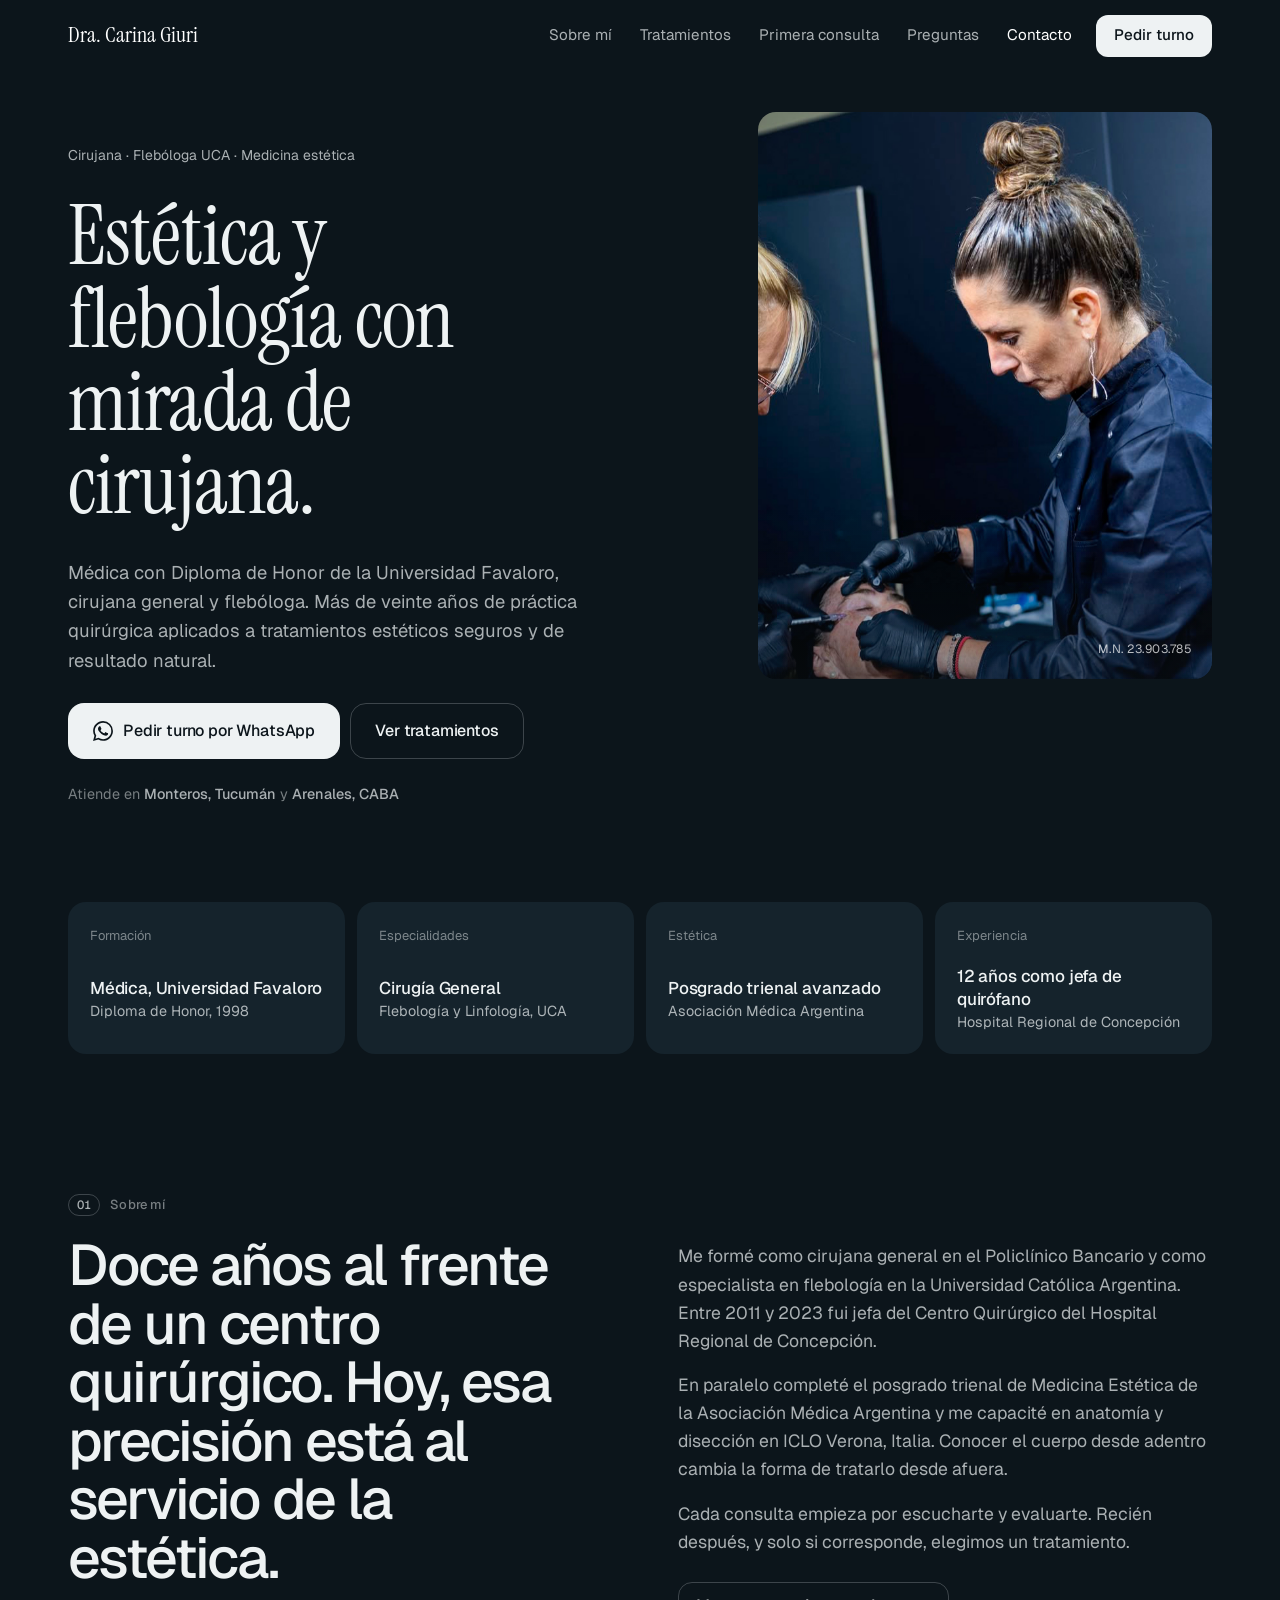
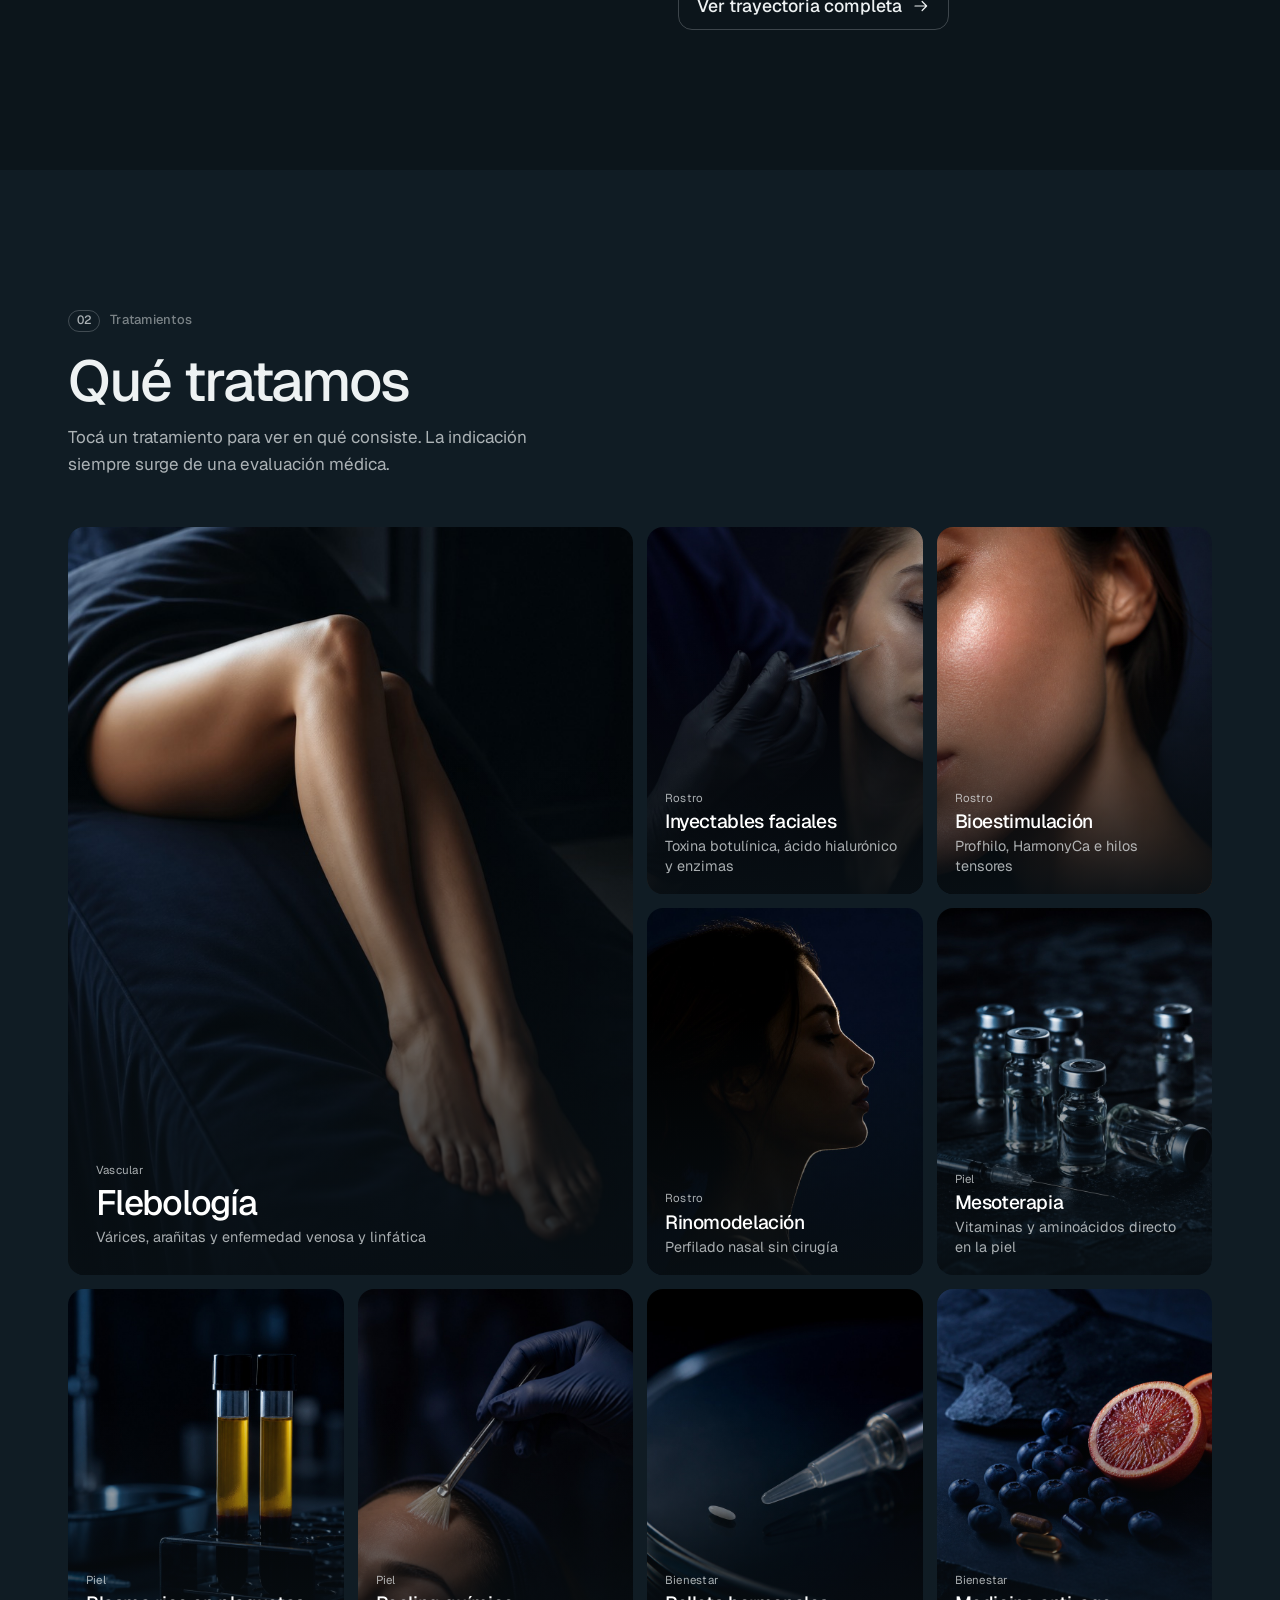
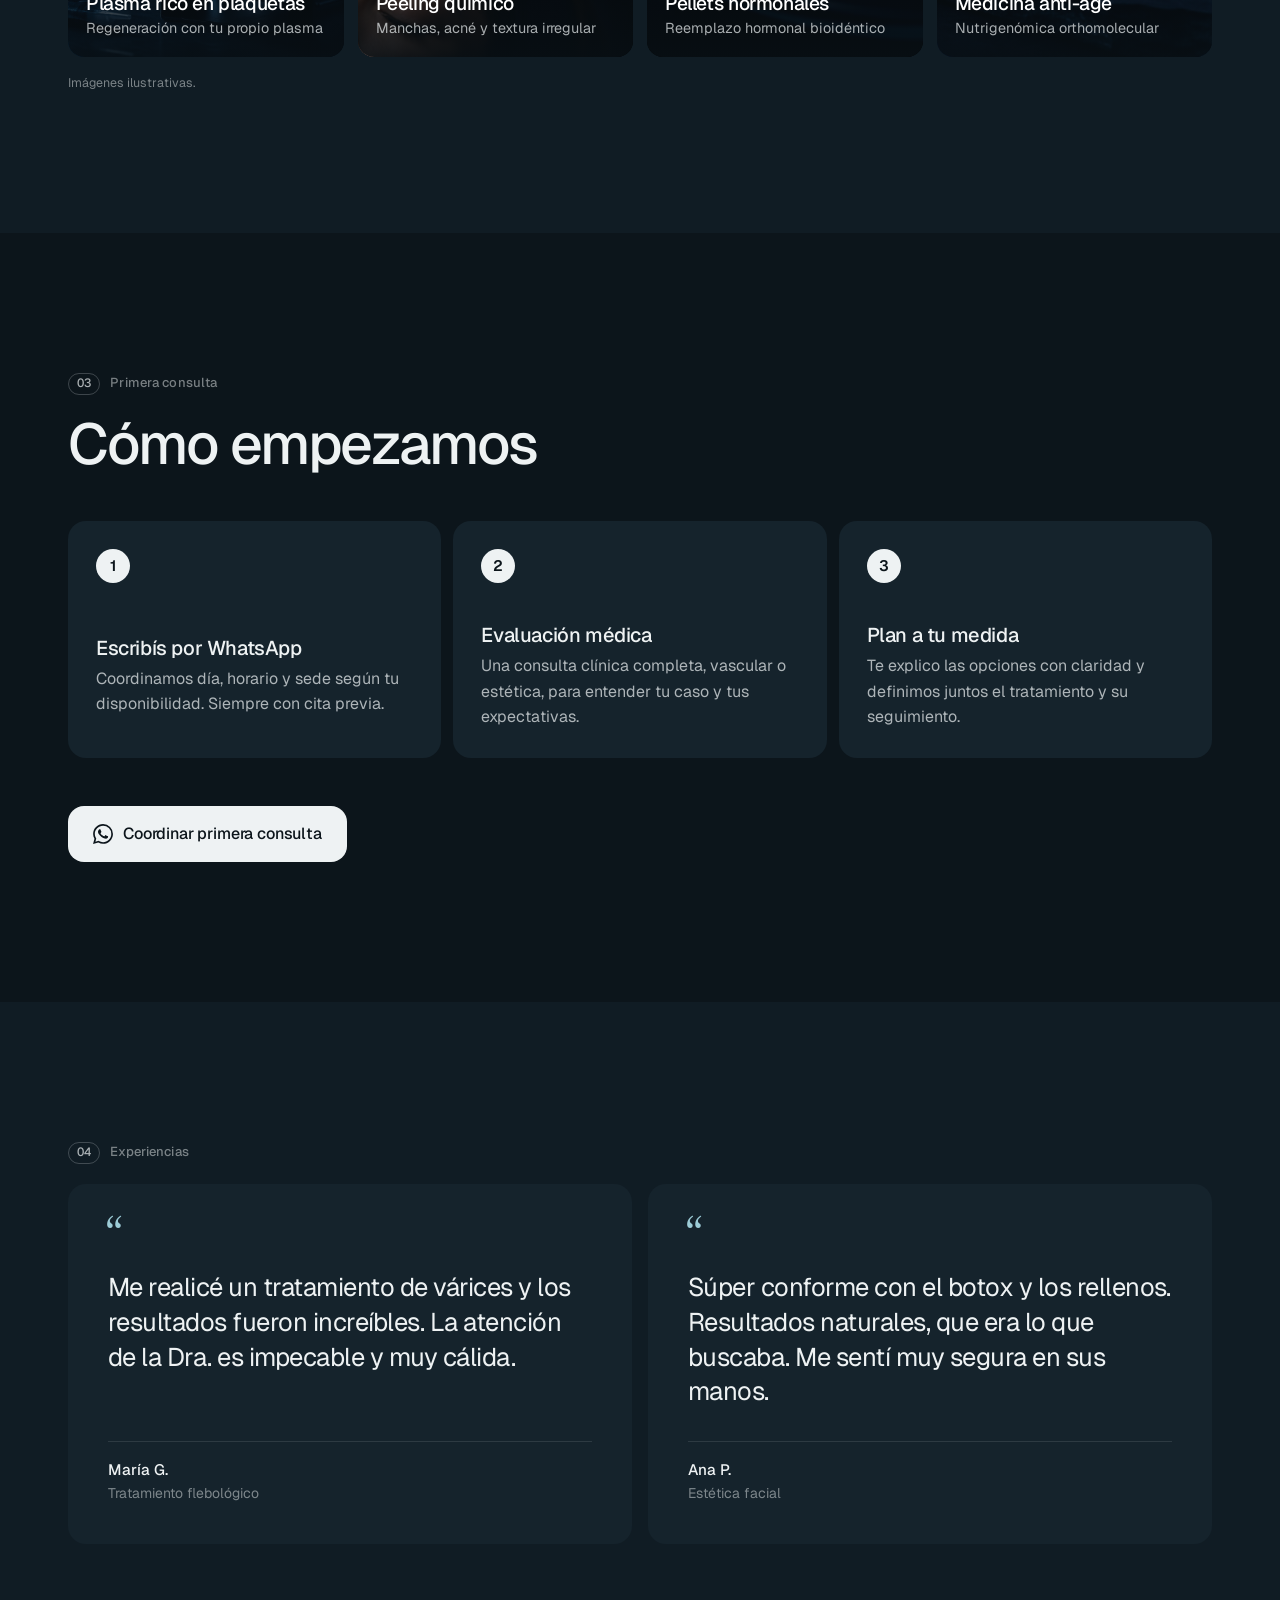
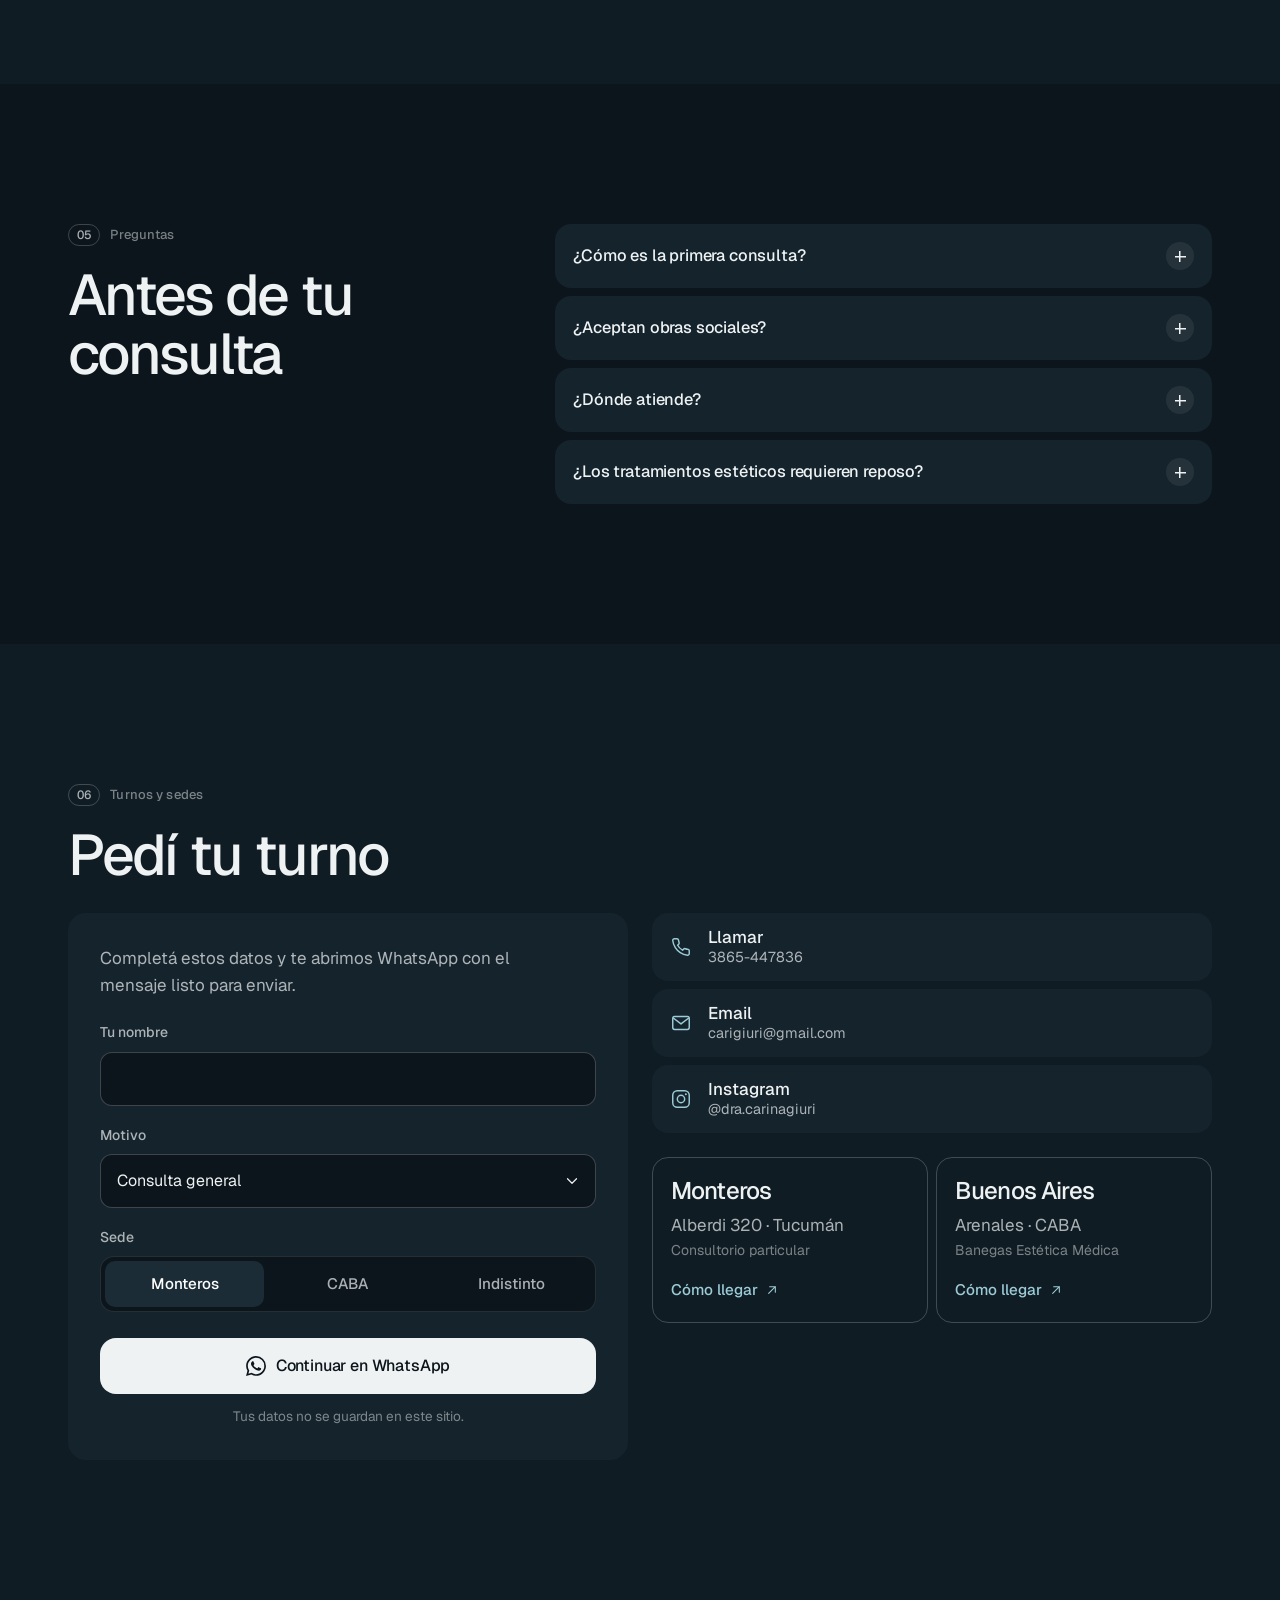
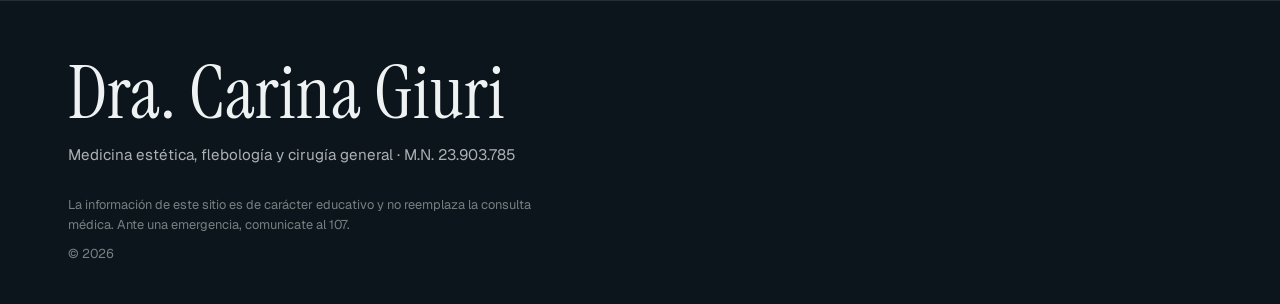
==== commit 859784c4: "changes" ====
--- a/index.html
+++ b/index.html
@@ -1,470 +1,647 @@
 <!DOCTYPE html>
-<html lang="es">
+<html lang="es-AR" class="no-js">
 
 <head>
-    <meta charset="UTF-8" />
-    <meta name="viewport" content="width=device-width, initial-scale=1.0" />
-    <title>Su sitio Web necesita ser reactivado · Dra. Carina Giuri</title>
-    <meta name="description" content="Su sitio web no se encuentra activo. Contáctese con su desarrollador web para gestionar la reactivación." />
+    <meta charset="utf-8" />
+    <meta name="viewport" content="width=device-width, initial-scale=1, viewport-fit=cover" />
+    <title>Dra. Carina Giuri · Medicina Estética y Flebología · Monteros y CABA</title>
+    <meta name="description"
+        content="Dra. Carina Giuri, médica cirujana y flebóloga (UCA) con Diploma de Honor de la Universidad Favaloro. Medicina estética, flebología y bienestar en Monteros, Tucumán, y en CABA. Pedí tu turno por WhatsApp." />
+    <meta name="theme-color" content="#0d161c" />
+    <meta property="og:type" content="website" />
+    <meta property="og:locale" content="es_AR" />
+    <meta property="og:title" content="Dra. Carina Giuri · Medicina Estética y Flebología" />
+    <meta property="og:description"
+        content="Estética y flebología con mirada de cirujana. Atención en Monteros (Tucumán) y CABA." />
+    <link rel="icon"
+        href="data:image/svg+xml,%3Csvg xmlns='http://www.w3.org/2000/svg' viewBox='0 0 64 64'%3E%3Crect width='64' height='64' rx='14' fill='%231f4e5a'/%3E%3Ctext x='32' y='44' text-anchor='middle' font-family='Georgia,serif' font-size='34' fill='%23ffffff'%3EG%3C/text%3E%3C/svg%3E" />
+
+    <script>document.documentElement.classList.replace('no-js', 'js');</script>
+
     <link rel="preconnect" href="https://fonts.googleapis.com" />
     <link rel="preconnect" href="https://fonts.gstatic.com" crossorigin />
-    <link href="https://fonts.googleapis.com/css2?family=Inter:wght@300;400;500;600;700;800&family=Playfair+Display:ital,wght@0,700;0,800;1,700&display=swap" rel="stylesheet" />
-
-    <style>
-        /* ── Reset & Base ── */
-        *, *::before, *::after { box-sizing: border-box; margin: 0; padding: 0; }
-
-        :root {
-            --brand-primary:   #1F4E5A;
-            --brand-secondary: #2A6473;
-            --brand-accent:    #3D7B8A;
-            --brand-light:     #E9F2F4;
-            --brand-cream:     #FFF9F0;
-            --text-main:       #2D3748;
-            --text-muted:      #718096;
-            --wa-green:        #25D366;
-            --wa-dark:         #128C7E;
-        }
-
-        html { scroll-behavior: smooth; }
-
-        body {
-            font-family: 'Inter', sans-serif;
-            background: var(--brand-cream);
-            color: var(--text-main);
-            min-height: 100vh;
-            display: flex;
-            flex-direction: column;
-            align-items: center;
-            justify-content: center;
-            padding: 1.5rem;
-            overflow: hidden;
-            position: relative;
-        }
-
-        /* ── Animated Background ── */
-        .bg-orbs {
-            position: fixed;
-            inset: 0;
-            z-index: 0;
-            pointer-events: none;
-            overflow: hidden;
-        }
-
-        .orb {
-            position: absolute;
-            border-radius: 50%;
-            filter: blur(80px);
-            opacity: 0.18;
-            animation: float 12s ease-in-out infinite;
-        }
-
-        .orb-1 {
-            width: 500px; height: 500px;
-            background: var(--brand-primary);
-            top: -150px; left: -150px;
-            animation-delay: 0s;
-        }
-
-        .orb-2 {
-            width: 400px; height: 400px;
-            background: var(--brand-accent);
-            bottom: -120px; right: -120px;
-            animation-delay: -5s;
-        }
-
-        .orb-3 {
-            width: 280px; height: 280px;
-            background: #8BBCC4;
-            top: 40%; left: 60%;
-            animation-delay: -9s;
-        }
-
-        @keyframes float {
-            0%, 100% { transform: translate(0, 0) scale(1); }
-            33%       { transform: translate(30px, -20px) scale(1.05); }
-            66%       { transform: translate(-20px, 30px) scale(0.97); }
-        }
-
-        /* ── Card ── */
-        .card {
-            position: relative;
-            z-index: 1;
-            width: 100%;
-            max-width: 480px;
-            background: rgba(255, 255, 255, 0.75);
-            backdrop-filter: blur(20px) saturate(180%);
-            -webkit-backdrop-filter: blur(20px) saturate(180%);
-            border: 1px solid rgba(255, 255, 255, 0.6);
-            border-radius: 2rem;
-            padding: 3rem 2.5rem 2.5rem;
-            box-shadow: 0 25px 60px -10px rgba(31, 78, 90, 0.18), 0 0 0 1px rgba(255,255,255,0.4) inset;
-            text-align: center;
-            animation: slideUp 0.8s cubic-bezier(0.2, 0.8, 0.2, 1) both;
-        }
-
-        @keyframes slideUp {
-            from { opacity: 0; transform: translateY(40px) scale(0.97); }
-            to   { opacity: 1; transform: translateY(0)    scale(1); }
-        }
-
-        /* ── Icon Badge ── */
-        .icon-badge {
-            width: 80px;
-            height: 80px;
-            background: linear-gradient(135deg, #D97706, #F59E0B);
-            border-radius: 50%;
-            display: flex;
-            align-items: center;
-            justify-content: center;
-            margin: 0 auto 1.75rem;
-            box-shadow: 0 10px 30px rgba(217, 119, 6, 0.35);
-            animation: pulse-ring 3s ease-in-out infinite;
-        }
-
-        @keyframes pulse-ring {
-            0%, 100% { box-shadow: 0 10px 30px rgba(217, 119, 6, 0.35); }
-            50%       { box-shadow: 0 10px 30px rgba(217, 119, 6, 0.35), 0 0 0 12px rgba(217, 119, 6, 0.1); }
-        }
-
-        .icon-badge svg {
-            width: 38px;
-            height: 38px;
-            color: #fff;
-            stroke: #fff;
-        }
-
-        /* ── Chip ── */
-        .chip {
-            display: inline-flex;
-            align-items: center;
-            gap: 6px;
-            background: #FEF3C7;
-            color: #92400E;
-            font-size: 11px;
-            font-weight: 700;
-            letter-spacing: 0.08em;
-            text-transform: uppercase;
-            padding: 6px 14px;
-            border-radius: 999px;
-            margin-bottom: 1.25rem;
-        }
-
-        .chip-dot {
-            width: 7px;
-            height: 7px;
-            background: #F59E0B;
-            border-radius: 50%;
-            animation: blink 1.8s ease-in-out infinite;
-        }
-
-        @keyframes blink {
-            0%, 100% { opacity: 1; }
-            50%       { opacity: 0.3; }
-        }
-
-        /* ── Typography ── */
-        h1 {
-            font-family: 'Playfair Display', serif;
-            font-style: italic;
-            font-size: clamp(1.6rem, 5vw, 2rem);
-            font-weight: 800;
-            color: #1a202c;
-            line-height: 1.15;
-            margin-bottom: 0.85rem;
-        }
-
-        h1 span { color: var(--brand-primary); }
-
-        .subtitle {
-            font-size: 15px;
-            color: var(--text-muted);
-            line-height: 1.65;
-            margin-bottom: 2rem;
-        }
-
-        /* ── Divider ── */
-        .divider {
-            display: flex;
-            align-items: center;
-            gap: 12px;
-            margin: 0.25rem 0 1.75rem;
-        }
-
-        .divider-line {
-            flex: 1;
-            height: 1px;
-            background: linear-gradient(to right, transparent, rgba(31,78,90,0.15), transparent);
-        }
-
-        .divider-text {
-            font-size: 11px;
-            color: var(--text-muted);
-            letter-spacing: 0.05em;
-            font-weight: 500;
-        }
-
-        /* ── WhatsApp Button ── */
-        .btn-whatsapp {
-            position: relative;
-            display: inline-flex;
-            align-items: center;
-            justify-content: center;
-            gap: 12px;
-            width: 100%;
-            height: 58px;
-            background: linear-gradient(135deg, #25D366, #128C7E);
-            color: #fff;
-            font-size: 16px;
-            font-weight: 700;
-            border-radius: 1rem;
-            text-decoration: none;
-            border: none;
-            cursor: pointer;
-            transition: transform 0.2s ease, box-shadow 0.2s ease;
-            box-shadow: 0 8px 24px rgba(37, 211, 102, 0.35);
-            overflow: hidden;
-            letter-spacing: 0.01em;
-        }
-
-        .btn-whatsapp::before {
-            content: '';
-            position: absolute;
-            inset: 0;
-            background: linear-gradient(135deg, rgba(255,255,255,0.18), transparent);
-            pointer-events: none;
-        }
-
-        .btn-whatsapp:hover {
-            transform: translateY(-2px);
-            box-shadow: 0 14px 32px rgba(37, 211, 102, 0.45);
-        }
-
-        .btn-whatsapp:active {
-            transform: scale(0.97);
-        }
-
-        .btn-whatsapp svg {
-            width: 24px;
-            height: 24px;
-            flex-shrink: 0;
-        }
-
-        /* ── Footer note ── */
-        .footer-note {
-            margin-top: 2rem;
-            font-size: 12px;
-            color: var(--text-muted);
-            display: flex;
-            align-items: center;
-            justify-content: center;
-            gap: 6px;
-        }
-
-        .footer-note svg {
-            width: 14px;
-            height: 14px;
-            flex-shrink: 0;
-            color: var(--brand-primary);
-        }
-
-        /* ── Progress Bar ── */
-        .progress-wrap {
-            margin-bottom: 1.75rem;
-        }
-
-        .progress-label {
-            display: flex;
-            justify-content: space-between;
-            font-size: 11px;
-            font-weight: 600;
-            color: var(--text-muted);
-            text-transform: uppercase;
-            letter-spacing: 0.06em;
-            margin-bottom: 8px;
-        }
-
-        .progress-bar {
-            width: 100%;
-            height: 6px;
-            background: rgba(31,78,90,0.1);
-            border-radius: 999px;
-            overflow: hidden;
-        }
-
-        .progress-fill {
-            height: 100%;
-            width: 72%;
-            background: linear-gradient(90deg, var(--brand-primary), var(--brand-accent));
-            border-radius: 999px;
-            position: relative;
-            animation: grow 1.4s cubic-bezier(0.2, 0.8, 0.2, 1) 0.5s both;
-        }
-
-        @keyframes grow {
-            from { width: 0; }
-            to   { width: 72%; }
-        }
-
-        .progress-fill::after {
-            content: '';
-            position: absolute;
-            top: 0; right: 0; bottom: 0;
-            width: 30px;
-            background: linear-gradient(90deg, transparent, rgba(255,255,255,0.5));
-            animation: shimmer 2s ease-in-out infinite;
-        }
-
-        @keyframes shimmer {
-            0%   { opacity: 0; transform: translateX(-20px); }
-            50%  { opacity: 1; }
-            100% { opacity: 0; transform: translateX(10px); }
-        }
-
-        /* ── Doctor signature ── */
-        .doctor-info {
-            display: flex;
-            align-items: center;
-            justify-content: center;
-            gap: 10px;
-            margin-bottom: 1.75rem;
-            padding: 12px 16px;
-            background: var(--brand-light);
-            border-radius: 1rem;
-            border: 1px solid rgba(31,78,90,0.08);
-        }
-
-        .doctor-avatar {
-            width: 40px;
-            height: 40px;
-            border-radius: 50%;
-            background: linear-gradient(135deg, var(--brand-primary), var(--brand-accent));
-            display: flex;
-            align-items: center;
-            justify-content: center;
-            font-size: 14px;
-            font-weight: 700;
-            color: #fff;
-            font-family: 'Playfair Display', serif;
-            flex-shrink: 0;
-        }
-
-        .doctor-text { text-align: left; }
-
-        .doctor-name {
-            font-size: 14px;
-            font-weight: 700;
-            color: #1a202c;
-            font-family: 'Playfair Display', serif;
-            font-style: italic;
-        }
-
-        .doctor-specialty {
-            font-size: 11px;
-            color: var(--brand-secondary);
-            font-weight: 600;
-            text-transform: uppercase;
-            letter-spacing: 0.06em;
-        }
-
-        /* ── Responsive ── */
-        @media (max-width: 400px) {
-            .card { padding: 2.25rem 1.5rem 2rem; }
-        }
-    </style>
+    <link rel="stylesheet"
+        href="https://fonts.googleapis.com/css2?family=Geist:wght@300..600&family=Instrument+Serif&display=swap" />
+    <link rel="preload" as="image" href="assets/img/PERFIL.jpg" fetchpriority="high" />
+    <link rel="stylesheet" href="assets/css/styles.css" />
+
+    <script type="application/ld+json">
+    {
+        "@context": "https://schema.org",
+        "@type": "Physician",
+        "name": "Dra. Carina Giuri",
+        "description": "Médica cirujana, flebóloga y especialista en medicina estética.",
+        "telephone": "+54 9 3865 44-7836",
+        "email": "carigiuri@gmail.com",
+        "sameAs": ["https://instagram.com/Dra.carinagiuri"],
+        "address": [
+            { "@type": "PostalAddress", "streetAddress": "Alberdi 320", "addressLocality": "Monteros", "addressRegion": "Tucumán", "addressCountry": "AR" },
+            { "@type": "PostalAddress", "streetAddress": "Arenales", "addressLocality": "Ciudad Autónoma de Buenos Aires", "addressCountry": "AR" }
+        ]
+    }
+    </script>
 </head>
 
 <body>
-
-    <!-- Animated background orbs -->
-    <div class="bg-orbs" aria-hidden="true">
-        <div class="orb orb-1"></div>
-        <div class="orb orb-2"></div>
-        <div class="orb orb-3"></div>
+    <!-- Íconos -->
+    <svg width="0" height="0" style="position:absolute" aria-hidden="true">
+        <symbol id="i-wa" viewBox="0 0 24 24">
+            <path fill="currentColor"
+                d="M17.472 14.382c-.297-.149-1.758-.867-2.03-.967-.273-.099-.471-.148-.67.15-.197.297-.767.966-.94 1.164-.173.199-.347.223-.644.075-.297-.15-1.255-.463-2.39-1.475-.883-.788-1.48-1.761-1.653-2.059-.173-.297-.018-.458.13-.606.134-.133.298-.347.446-.52.149-.174.198-.298.298-.497.099-.198.05-.371-.025-.52-.075-.149-.669-1.612-.916-2.207-.242-.579-.487-.5-.669-.51-.173-.008-.371-.01-.57-.01-.198 0-.52.074-.792.372-.272.297-1.04 1.016-1.04 2.479 0 1.462 1.065 2.875 1.213 3.074.149.198 2.096 3.2 5.077 4.487.709.306 1.262.489 1.694.625.712.227 1.36.195 1.871.118.571-.085 1.758-.719 2.006-1.413.248-.694.248-1.289.173-1.413-.074-.124-.272-.198-.57-.347m-5.421 7.403h-.004a9.870 9.870 0 01-5.031-1.378l-.361-.214-3.741.982.998-3.648-.235-.374a9.860 9.860 0 01-1.51-5.26c.001-5.45 4.436-9.884 9.888-9.884 2.64 0 5.122 1.03 6.988 2.898a9.825 9.825 0 012.893 6.994c-.003 5.45-4.437 9.884-9.885 9.884m8.413-18.297A11.815 11.815 0 0012.05 0C5.495 0 .16 5.335.157 11.892c0 2.096.547 4.142 1.588 5.945L.057 24l6.305-1.654a11.882 11.882 0 005.683 1.448h.005c6.554 0 11.890-5.335 11.893-11.893a11.821 11.821 0 00-3.480-8.413Z" />
+        </symbol>
+        <symbol id="i-ig" viewBox="0 0 24 24">
+            <rect x="3" y="3" width="18" height="18" rx="5" fill="none" stroke="currentColor" stroke-width="1.6" />
+            <circle cx="12" cy="12" r="4" fill="none" stroke="currentColor" stroke-width="1.6" />
+            <circle cx="17.3" cy="6.7" r="1.1" fill="currentColor" />
+        </symbol>
+        <symbol id="i-phone" viewBox="0 0 24 24">
+            <path fill="none" stroke="currentColor" stroke-width="1.6" stroke-linecap="round" stroke-linejoin="round"
+                d="M21 16.4v2.7a1.8 1.8 0 0 1-2 1.8 17.8 17.8 0 0 1-7.8-2.8 17.5 17.5 0 0 1-5.4-5.4A17.8 17.8 0 0 1 3 4.9 1.8 1.8 0 0 1 4.8 3h2.7a1.8 1.8 0 0 1 1.8 1.5c.1.9.3 1.7.6 2.5a1.8 1.8 0 0 1-.4 1.9L8.3 10.1a14.4 14.4 0 0 0 5.4 5.4l1.2-1.2a1.8 1.8 0 0 1 1.9-.4c.8.3 1.6.5 2.5.6a1.8 1.8 0 0 1 1.7 1.9z" />
+        </symbol>
+        <symbol id="i-mail" viewBox="0 0 24 24">
+            <rect x="3" y="5" width="18" height="14" rx="2" fill="none" stroke="currentColor" stroke-width="1.6" />
+            <path d="m3.5 6.5 8.5 6.5 8.5-6.5" fill="none" stroke="currentColor" stroke-width="1.6" stroke-linejoin="round" />
+        </symbol>
+        <symbol id="i-arrow" viewBox="0 0 24 24">
+            <path d="M4 12h15M13.5 6l6 6-6 6" fill="none" stroke="currentColor" stroke-width="1.6" stroke-linecap="round" stroke-linejoin="round" />
+        </symbol>
+        <symbol id="i-out" viewBox="0 0 24 24">
+            <path d="M7 17 17 7M8.5 7H17v8.5" fill="none" stroke="currentColor" stroke-width="1.6" stroke-linecap="round" stroke-linejoin="round" />
+        </symbol>
+        <symbol id="i-close" viewBox="0 0 24 24">
+            <path d="M6 6l12 12M18 6 6 18" fill="none" stroke="currentColor" stroke-width="1.6" stroke-linecap="round" />
+        </symbol>
+    </svg>
+
+    <a class="skip-link" href="#contenido">Saltar al contenido</a>
+
+    <!-- ============ Header ============ -->
+    <header class="site-header" id="site-header">
+        <div class="wrap header-inner">
+            <a href="#inicio" class="logo">Dra. Carina Giuri</a>
+            <nav class="nav" aria-label="Principal">
+                <a href="#sobre-mi">Sobre mí</a>
+                <a href="#tratamientos">Tratamientos</a>
+                <a href="#primera-consulta">Primera consulta</a>
+                <a href="#preguntas">Preguntas</a>
+                <a href="#contacto">Contacto</a>
+            </nav>
+            <a class="header-cta" href="#contacto">Pedir turno</a>
+            <button class="menu-btn" type="button" data-open="menu" aria-haspopup="dialog">Menú</button>
+        </div>
+    </header>
+
+    <!-- Menú mobile (pantalla completa) -->
+    <dialog class="menu" id="menu" aria-label="Menú">
+        <div class="menu-top wrap">
+            <span class="logo">Dra. Carina Giuri</span>
+            <button class="menu-btn" type="button" data-close>Cerrar</button>
+        </div>
+        <nav class="menu-nav wrap" aria-label="Secciones">
+            <a href="#sobre-mi" data-close><span>01</span>Sobre mí</a>
+            <a href="#tratamientos" data-close><span>02</span>Tratamientos</a>
+            <a href="#primera-consulta" data-close><span>03</span>Primera consulta</a>
+            <a href="#experiencias" data-close><span>04</span>Experiencias</a>
+            <a href="#preguntas" data-close><span>05</span>Preguntas</a>
+            <a href="#contacto" data-close><span>06</span>Turnos y sedes</a>
+        </nav>
+        <div class="menu-foot wrap">
+            <a href="tel:+5493865447836">3865-447836</a>
+            <a href="mailto:carigiuri@gmail.com">carigiuri@gmail.com</a>
+            <a href="https://instagram.com/Dra.carinagiuri" target="_blank" rel="noopener">@dra.carinagiuri</a>
+        </div>
+    </dialog>
+
+    <main id="contenido">
+
+        <!-- ============ Hero ============ -->
+        <section class="hero" id="inicio" aria-labelledby="hero-title">
+            <div class="hero-media">
+                <img src="assets/img/PERFIL.jpg" width="693" height="884" fetchpriority="high"
+                    alt="La Dra. Carina Giuri realizando un tratamiento inyectable" />
+                <span class="hero-caption">M.N. 23.903.785</span>
+            </div>
+            <div class="hero-head">
+                <p class="kicker">Cirujana · Flebóloga UCA · Medicina estética</p>
+                <h1 id="hero-title">Estética y flebología con mirada de cirujana.</h1>
+            </div>
+            <div class="hero-body">
+                <p class="lead">
+                    Médica con Diploma de Honor de la Universidad Favaloro, cirujana general y flebóloga.
+                    Más de veinte años de práctica quirúrgica aplicados a tratamientos estéticos seguros
+                    y de resultado natural.
+                </p>
+                <div class="hero-actions">
+                    <a class="btn btn-solid" data-wa="Hola Dra. Giuri, quisiera solicitar un turno."
+                        href="https://wa.me/5493865447836" target="_blank" rel="noopener">
+                        <svg aria-hidden="true"><use href="#i-wa" /></svg> Pedir turno por WhatsApp
+                    </a>
+                    <a class="btn btn-line" href="#tratamientos">Ver tratamientos</a>
+                </div>
+                <p class="hero-where">Atiende en <strong>Monteros, Tucumán</strong> y <strong>Arenales, CABA</strong></p>
+            </div>
+        </section>
+
+        <!-- ============ Ficha ============ -->
+        <section class="ficha" aria-label="Ficha profesional">
+            <dl class="wrap ficha-grid">
+                <div class="reveal">
+                    <dt>Formación</dt>
+                    <dd>Médica, Universidad Favaloro<small>Diploma de Honor, 1998</small></dd>
+                </div>
+                <div class="reveal">
+                    <dt>Especialidades</dt>
+                    <dd>Cirugía General<small>Flebología y Linfología, UCA</small></dd>
+                </div>
+                <div class="reveal">
+                    <dt>Estética</dt>
+                    <dd>Posgrado trienal avanzado<small>Asociación Médica Argentina</small></dd>
+                </div>
+                <div class="reveal">
+                    <dt>Experiencia</dt>
+                    <dd>12 años como jefa de quirófano<small>Hospital Regional de Concepción</small></dd>
+                </div>
+            </dl>
+        </section>
+
+        <!-- ============ 01 Sobre mí ============ -->
+        <section class="section" id="sobre-mi" aria-labelledby="about-title">
+            <div class="wrap about">
+                <p class="label reveal"><span>01</span>Sobre mí</p>
+                <h2 id="about-title" class="statement reveal">
+                    Doce años al frente de un centro quirúrgico. Hoy, esa precisión está al servicio de la
+                    estética.
+                </h2>
+                <div class="about-body">
+                    <div class="prose reveal">
+                        <p>
+                            Me formé como cirujana general en el Policlínico Bancario y como especialista en
+                            flebología en la Universidad Católica Argentina. Entre 2011 y 2023 fui jefa del Centro
+                            Quirúrgico del Hospital Regional de Concepción.
+                        </p>
+                        <p>
+                            En paralelo completé el posgrado trienal de Medicina Estética de la Asociación Médica
+                            Argentina y me capacité en anatomía y disección en ICLO Verona, Italia. Conocer el
+                            cuerpo desde adentro cambia la forma de tratarlo desde afuera.
+                        </p>
+                        <p>
+                            Cada consulta empieza por escucharte y evaluarte. Recién después, y solo si
+                            corresponde, elegimos un tratamiento.
+                        </p>
+                        <button type="button" class="link" data-open="cv">
+                            Ver trayectoria completa <svg aria-hidden="true"><use href="#i-arrow" /></svg>
+                        </button>
+                    </div>
+                </div>
+            </div>
+        </section>
+
+        <!-- ============ 02 Tratamientos ============ -->
+        <section class="section" id="tratamientos" aria-labelledby="treat-title">
+            <div class="wrap">
+                <p class="label reveal"><span>02</span>Tratamientos</p>
+                <div class="section-head reveal">
+                    <h2 id="treat-title">Qué tratamos</h2>
+                    <p>Tocá un tratamiento para ver en qué consiste. La indicación siempre surge de una evaluación
+                        médica.</p>
+                </div>
+                <ul class="tiles" role="list">
+                    <li class="tile tile-feature reveal">
+                        <button type="button" data-treatment="flebologia">
+                            <img src="assets/img/tratamientos/flebologia.jpg" width="768" height="1024" loading="lazy" alt="" />
+                            <span class="tile-text">
+                                <span class="tile-cat">Vascular</span>
+                                <span class="tile-name">Flebología</span>
+                                <span class="tile-desc">Várices, arañitas y enfermedad venosa y linfática</span>
+                            </span>
+                        </button>
+                    </li>
+                    <li class="tile reveal">
+                        <button type="button" data-treatment="inyectables">
+                            <img src="assets/img/tratamientos/inyectables.jpg" width="768" height="1024" loading="lazy" alt="" />
+                            <span class="tile-text">
+                                <span class="tile-cat">Rostro</span>
+                                <span class="tile-name">Inyectables faciales</span>
+                                <span class="tile-desc">Toxina botulínica, ácido hialurónico y enzimas</span>
+                            </span>
+                        </button>
+                    </li>
+                    <li class="tile reveal">
+                        <button type="button" data-treatment="bioestimulacion">
+                            <img src="assets/img/tratamientos/bioestimulacion.jpg" width="768" height="1024" loading="lazy" alt="" />
+                            <span class="tile-text">
+                                <span class="tile-cat">Rostro</span>
+                                <span class="tile-name">Bioestimulación</span>
+                                <span class="tile-desc">Profhilo, HarmonyCa e hilos tensores</span>
+                            </span>
+                        </button>
+                    </li>
+                    <li class="tile reveal">
+                        <button type="button" data-treatment="rinomodelacion">
+                            <img src="assets/img/tratamientos/rinomodelacion.jpg" width="768" height="1024" loading="lazy" alt="" />
+                            <span class="tile-text">
+                                <span class="tile-cat">Rostro</span>
+                                <span class="tile-name">Rinomodelación</span>
+                                <span class="tile-desc">Perfilado nasal sin cirugía</span>
+                            </span>
+                        </button>
+                    </li>
+                    <li class="tile reveal">
+                        <button type="button" data-treatment="mesoterapia">
+                            <img src="assets/img/tratamientos/mesoterapia.jpg" width="768" height="1024" loading="lazy" alt="" />
+                            <span class="tile-text">
+                                <span class="tile-cat">Piel</span>
+                                <span class="tile-name">Mesoterapia</span>
+                                <span class="tile-desc">Vitaminas y aminoácidos directo en la piel</span>
+                            </span>
+                        </button>
+                    </li>
+                    <li class="tile reveal">
+                        <button type="button" data-treatment="prp">
+                            <img src="assets/img/tratamientos/prp.jpg" width="768" height="1024" loading="lazy" alt="" />
+                            <span class="tile-text">
+                                <span class="tile-cat">Piel</span>
+                                <span class="tile-name">Plasma rico en plaquetas</span>
+                                <span class="tile-desc">Regeneración con tu propio plasma</span>
+                            </span>
+                        </button>
+                    </li>
+                    <li class="tile reveal">
+                        <button type="button" data-treatment="peeling">
+                            <img src="assets/img/tratamientos/peeling.jpg" width="768" height="1024" loading="lazy" alt="" />
+                            <span class="tile-text">
+                                <span class="tile-cat">Piel</span>
+                                <span class="tile-name">Peeling químico</span>
+                                <span class="tile-desc">Manchas, acné y textura irregular</span>
+                            </span>
+                        </button>
+                    </li>
+                    <li class="tile reveal">
+                        <button type="button" data-treatment="pellets">
+                            <img src="assets/img/tratamientos/pellets.jpg" width="768" height="1024" loading="lazy" alt="" />
+                            <span class="tile-text">
+                                <span class="tile-cat">Bienestar</span>
+                                <span class="tile-name">Pellets hormonales</span>
+                                <span class="tile-desc">Reemplazo hormonal bioidéntico</span>
+                            </span>
+                        </button>
+                    </li>
+                    <li class="tile reveal">
+                        <button type="button" data-treatment="antiage">
+                            <img src="assets/img/tratamientos/antiage.jpg" width="768" height="1024" loading="lazy" alt="" />
+                            <span class="tile-text">
+                                <span class="tile-cat">Bienestar</span>
+                                <span class="tile-name">Medicina anti-age</span>
+                                <span class="tile-desc">Nutrigenómica orthomolecular</span>
+                            </span>
+                        </button>
+                    </li>
+                </ul>
+                <p class="tiles-note">Imágenes ilustrativas.</p>
+            </div>
+        </section>
+
+        <!-- ============ 03 Primera consulta ============ -->
+        <section class="section dark" id="primera-consulta" aria-labelledby="steps-title">
+            <div class="wrap">
+                <p class="label reveal"><span>03</span>Primera consulta</p>
+                <h2 id="steps-title" class="reveal">Cómo empezamos</h2>
+                <ol class="steps" role="list">
+                    <li class="reveal">
+                        <span class="step-n">1</span>
+                        <div>
+                            <h3>Escribís por WhatsApp</h3>
+                            <p>Coordinamos día, horario y sede según tu disponibilidad. Siempre con cita previa.</p>
+                        </div>
+                    </li>
+                    <li class="reveal">
+                        <span class="step-n">2</span>
+                        <div>
+                            <h3>Evaluación médica</h3>
+                            <p>Una consulta clínica completa, vascular o estética, para entender tu caso y tus
+                                expectativas.</p>
+                        </div>
+                    </li>
+                    <li class="reveal">
+                        <span class="step-n">3</span>
+                        <div>
+                            <h3>Plan a tu medida</h3>
+                            <p>Te explico las opciones con claridad y definimos juntos el tratamiento y su
+                                seguimiento.</p>
+                        </div>
+                    </li>
+                </ol>
+                <a class="btn btn-light reveal" data-wa="Hola Dra. Giuri, quisiera coordinar una primera consulta."
+                    href="https://wa.me/5493865447836" target="_blank" rel="noopener">
+                    <svg aria-hidden="true"><use href="#i-wa" /></svg> Coordinar primera consulta
+                </a>
+            </div>
+        </section>
+
+        <!-- ============ 04 Experiencias ============ -->
+        <section class="section" id="experiencias" aria-labelledby="quotes-title">
+            <div class="wrap">
+                <p class="label reveal"><span>04</span>Experiencias</p>
+                <h2 id="quotes-title" class="sr-only">Experiencias de pacientes</h2>
+            </div>
+            <div class="quotes" tabindex="0" aria-label="Testimonios, deslizá para ver más">
+                <figure class="quote reveal">
+                    <blockquote>
+                        Me realicé un tratamiento de várices y los resultados fueron increíbles. La atención de la
+                        Dra. es impecable y muy cálida.
+                    </blockquote>
+                    <figcaption>María G. <span>Tratamiento flebológico</span></figcaption>
+                </figure>
+                <figure class="quote reveal">
+                    <blockquote>
+                        Súper conforme con el botox y los rellenos. Resultados naturales, que era lo que buscaba.
+                        Me sentí muy segura en sus manos.
+                    </blockquote>
+                    <figcaption>Ana P. <span>Estética facial</span></figcaption>
+                </figure>
+            </div>
+        </section>
+
+        <!-- ============ 05 Preguntas ============ -->
+        <section class="section" id="preguntas" aria-labelledby="faq-title">
+            <div class="wrap faq">
+                <div class="faq-head">
+                    <p class="label reveal"><span>05</span>Preguntas</p>
+                    <h2 id="faq-title" class="reveal">Antes de tu consulta</h2>
+                </div>
+                <div class="faq-list reveal">
+                    <details>
+                        <summary>¿Cómo es la primera consulta?</summary>
+                        <p>Realizamos una evaluación clínica completa, vascular o estética, para diseñar un plan de
+                            tratamiento personalizado y seguro.</p>
+                    </details>
+                    <details>
+                        <summary>¿Aceptan obras sociales?</summary>
+                        <p>Para flebología, consultá la cobertura de tu plan. Los tratamientos estéticos son
+                            particulares; se puede emitir factura para reintegro si tu plan lo permite.</p>
+                    </details>
+                    <details>
+                        <summary>¿Dónde atiende?</summary>
+                        <p>En su consultorio de Alberdi 320, Monteros, Tucumán, y en Banegas Estética Médica,
+                            Arenales, CABA. En ambas sedes se requiere cita previa.</p>
+                    </details>
+                    <details>
+                        <summary>¿Los tratamientos estéticos requieren reposo?</summary>
+                        <p>La mayoría de los tratamientos inyectables son ambulatorios y permiten retomar la vida
+                            normal al salir. En la consulta te explicamos los cuidados de cada procedimiento.</p>
+                    </details>
+                </div>
+            </div>
+        </section>
+
+        <!-- ============ 06 Contacto ============ -->
+        <section class="section contact" id="contacto" aria-labelledby="contact-title">
+            <div class="wrap">
+                <p class="label reveal"><span>06</span>Turnos y sedes</p>
+                <h2 id="contact-title" class="reveal">Pedí tu turno</h2>
+
+                <div class="contact-grid">
+                    <form class="booking reveal" id="booking-form" novalidate>
+                        <p class="booking-intro">Completá estos datos y te abrimos WhatsApp con el mensaje listo
+                            para enviar.</p>
+
+                        <div class="field">
+                            <label for="f-name">Tu nombre</label>
+                            <input class="input" id="f-name" name="name" type="text" autocomplete="name"
+                                enterkeyhint="next" required aria-describedby="f-name-err" />
+                            <span class="field-error" id="f-name-err">Escribí tu nombre para continuar.</span>
+                        </div>
+
+                        <div class="field">
+                            <label for="f-reason">Motivo</label>
+                            <select class="input" id="f-reason" name="reason">
+                                <option>Consulta general</option>
+                                <option>Flebología / várices</option>
+                                <option>Inyectables faciales</option>
+                                <option>Bioestimulación</option>
+                                <option>Rinomodelación</option>
+                                <option>Mesoterapia</option>
+                                <option>Plasma rico en plaquetas</option>
+                                <option>Peeling químico</option>
+                                <option>Pellets hormonales</option>
+                                <option>Medicina anti-age</option>
+                            </select>
+                        </div>
+
+                        <fieldset class="field">
+                            <legend>Sede</legend>
+                            <div class="seg">
+                                <label><input type="radio" name="place" value="Monteros" checked /><span>Monteros</span></label>
+                                <label><input type="radio" name="place" value="CABA" /><span>CABA</span></label>
+                                <label><input type="radio" name="place" value="Indistinto" /><span>Indistinto</span></label>
+                            </div>
+                        </fieldset>
+
+                        <button type="submit" class="btn btn-solid btn-block">
+                            <svg aria-hidden="true"><use href="#i-wa" /></svg> Continuar en WhatsApp
+                        </button>
+                        <p class="form-note">Tus datos no se guardan en este sitio.</p>
+                    </form>
+
+                    <div class="contact-side">
+                        <ul class="direct reveal" role="list">
+                            <li><a href="tel:+5493865447836">
+                                    <svg aria-hidden="true"><use href="#i-phone" /></svg>
+                                    <span>Llamar<small>3865-447836</small></span>
+                                </a></li>
+                            <li><a href="mailto:carigiuri@gmail.com">
+                                    <svg aria-hidden="true"><use href="#i-mail" /></svg>
+                                    <span>Email<small>carigiuri@gmail.com</small></span>
+                                </a></li>
+                            <li><a href="https://instagram.com/Dra.carinagiuri" target="_blank" rel="noopener">
+                                    <svg aria-hidden="true"><use href="#i-ig" /></svg>
+                                    <span>Instagram<small>@dra.carinagiuri</small></span>
+                                </a></li>
+                        </ul>
+
+                        <div class="places">
+                            <a class="place reveal" href="https://maps.google.com/?q=Alberdi+320,+Monteros,+Tucum%C3%A1n"
+                                target="_blank" rel="noopener">
+                                <span class="place-city">Monteros</span>
+                                <span class="place-addr">Alberdi 320 · Tucumán<small>Consultorio particular</small></span>
+                                <span class="place-go">Cómo llegar <svg aria-hidden="true"><use href="#i-out" /></svg></span>
+                            </a>
+                            <a class="place reveal"
+                                href="https://maps.google.com/?q=Banegas+Est%C3%A9tica+M%C3%A9dica+Arenales+CABA"
+                                target="_blank" rel="noopener">
+                                <span class="place-city">Buenos Aires</span>
+                                <span class="place-addr">Arenales · CABA<small>Banegas Estética Médica</small></span>
+                                <span class="place-go">Cómo llegar <svg aria-hidden="true"><use href="#i-out" /></svg></span>
+                            </a>
+                        </div>
+                    </div>
+                </div>
+            </div>
+        </section>
+    </main>
+
+    <!-- ============ Footer ============ -->
+    <footer class="site-footer">
+        <div class="wrap">
+            <p class="footer-name">Dra. Carina Giuri</p>
+            <p class="footer-sub">Medicina estética, flebología y cirugía general · M.N. 23.903.785</p>
+            <p class="footer-legal">La información de este sitio es de carácter educativo y no reemplaza la consulta
+                médica. Ante una emergencia, comunicate al 107.</p>
+            <p class="footer-legal">© <span id="year">2026</span></p>
+        </div>
+    </footer>
+
+    <!-- Barra fija mobile -->
+    <div class="dock" id="dock">
+        <a class="dock-main" data-wa="Hola Dra. Giuri, quisiera solicitar un turno."
+            href="https://wa.me/5493865447836" target="_blank" rel="noopener">
+            <svg aria-hidden="true"><use href="#i-wa" /></svg> Pedir turno
+        </a>
+        <a class="dock-call" href="tel:+5493865447836" aria-label="Llamar al 3865-447836">
+            <svg aria-hidden="true"><use href="#i-phone" /></svg>
+        </a>
     </div>
 
-    <!-- Main card -->
-    <main class="card" role="main">
-
-        <!-- Icon: Alert / Aviso -->
-        <div class="icon-badge" aria-hidden="true">
-            <svg viewBox="0 0 24 24" fill="none" stroke-width="2" stroke-linecap="round" stroke-linejoin="round">
-                <path d="M10.29 3.86L1.82 18a2 2 0 0 0 1.71 3h16.94a2 2 0 0 0 1.71-3L13.71 3.86a2 2 0 0 0-3.42 0z"/>
-                <line x1="12" y1="9" x2="12" y2="13"/>
-                <line x1="12" y1="17" x2="12.01" y2="17"/>
-            </svg>
-        </div>
-
-        <!-- Status chip -->
-        <div class="chip">
-            <span class="chip-dot"></span>
-            Sitio Inactivo
-        </div>
-
-        <h1>Su sitio web <span>necesita atención.</span></h1>
-
-        <p class="subtitle">
-            Hola, Dra. Carina. Su sitio web no se encuentra activo en este momento.<br>
-            Para reactivarlo, comuníquese con su desarrollador web a través del botón de abajo.
-        </p>
-
-        <!-- Developer info card -->
-        <div class="doctor-info">
-            <div class="doctor-avatar" style="background: linear-gradient(135deg, #D97706, #F59E0B);">GC</div>
-            <div class="doctor-text">
-                <p class="doctor-name">Giuliano Carbone</p>
-                <p class="doctor-specialty">Desarrollador Web · Su sitio</p>
-            </div>
-        </div>
-
-        <!-- Info items -->
-        <div class="progress-wrap">
-            <div class="progress-label" style="justify-content: flex-start; gap: 8px; margin-bottom: 6px;">
-                <svg width="13" height="13" viewBox="0 0 24 24" fill="none" stroke="currentColor" stroke-width="2.5" stroke-linecap="round" style="color:#D97706; flex-shrink:0; margin-top:1px">
-                    <circle cx="12" cy="12" r="10"/><line x1="12" y1="8" x2="12" y2="12"/><line x1="12" y1="16" x2="12.01" y2="16"/>
-                </svg>
-                <span style="color:#92400E; font-weight:600;">Su suscripción de hosting puede haber vencido</span>
-            </div>
-            <div class="progress-label" style="justify-content: flex-start; gap: 8px;">
-                <svg width="13" height="13" viewBox="0 0 24 24" fill="none" stroke="currentColor" stroke-width="2.5" stroke-linecap="round" style="color:#D97706; flex-shrink:0; margin-top:1px">
-                    <circle cx="12" cy="12" r="10"/><line x1="12" y1="8" x2="12" y2="12"/><line x1="12" y1="16" x2="12.01" y2="16"/>
-                </svg>
-                <span style="color:#92400E; font-weight:600;">O bien, necesita renovar el servicio web</span>
-            </div>
-        </div>
-
-        <!-- Divider -->
-        <div class="divider" aria-hidden="true">
-            <div class="divider-line"></div>
-            <span class="divider-text">Contactar al desarrollador</span>
-            <div class="divider-line"></div>
-        </div>
-
-        <!-- WhatsApp Button -->
-        <a
-            id="btn-whatsapp-reactivar"
-            href="https://wa.me/543863552800?text=Hola%20Giuliano%2C%20soy%20la%20Dra.%20Carina%20Giuri.%20Vi%20el%20aviso%20en%20mi%20sitio%20y%20me%20gustar%C3%ADa%20gestionar%20la%20reactivaci%C3%B3n%20de%20mi%20p%C3%A1gina%20web."
-            target="_blank"
-            rel="noopener noreferrer"
-            class="btn-whatsapp"
-            aria-label="Contactar al desarrollador por WhatsApp"
-        >
-            <!-- WhatsApp SVG logo -->
-            <svg viewBox="0 0 24 24" fill="currentColor" aria-hidden="true">
-                <path d="M17.472 14.382c-.297-.149-1.758-.867-2.03-.967-.273-.099-.471-.148-.67.15-.197.297-.767.966-.94 1.164-.173.199-.347.223-.644.075-.297-.15-1.255-.463-2.39-1.475-.883-.788-1.48-1.761-1.653-2.059-.173-.297-.018-.458.13-.606.134-.133.298-.347.446-.52.149-.174.198-.298.298-.497.099-.198.05-.371-.025-.52-.075-.149-.669-1.612-.916-2.207-.242-.579-.487-.5-.669-.51-.173-.008-.371-.01-.57-.01-.198 0-.52.074-.792.372-.272.297-1.04 1.016-1.04 2.479 0 1.462 1.065 2.875 1.213 3.074.149.198 2.096 3.2 5.077 4.487.709.306 1.262.489 1.694.625.712.227 1.36.195 1.871.118.571-.085 1.758-.719 2.006-1.413.248-.694.248-1.289.173-1.413-.074-.124-.272-.198-.57-.347m-5.421 7.403h-.004a9.87 9.87 0 01-5.031-1.378l-.361-.214-3.741.982.998-3.648-.235-.374a9.86 9.86 0 01-1.51-5.26c.001-5.45 4.436-9.884 9.888-9.884 2.64 0 5.122 1.03 6.988 2.898a9.825 9.825 0 012.893 6.994c-.003 5.45-4.437 9.884-9.885 9.884m8.413-18.297A11.815 11.815 0 0012.05 0C5.495 0 .16 5.335.157 11.892c0 2.096.547 4.142 1.588 5.945L.057 24l6.305-1.654a11.882 11.882 0 005.683 1.448h.005c6.554 0 11.89-5.335 11.893-11.893a11.821 11.821 0 00-3.48-8.413Z"/>
-            </svg>
-            Reactivar mi sitio web
-        </a>
-
-        <!-- Footer note -->
-        <p class="footer-note">
-            <svg viewBox="0 0 24 24" fill="none" stroke="currentColor" stroke-width="2" stroke-linecap="round" stroke-linejoin="round" aria-hidden="true">
-                <path d="M22 16.92v3a2 2 0 01-2.18 2 19.79 19.79 0 01-8.63-3.07A19.5 19.5 0 013.07 11a19.79 19.79 0 01-3.07-8.67A2 2 0 012 .18h3a2 2 0 012 1.72c.127.96.361 1.903.7 2.81a2 2 0 01-.45 2.11L6.09 7.91a16 16 0 006 6l1.1-1.1a2 2 0 012.11-.45c.907.339 1.85.573 2.81.7A2 2 0 0122 16.92z"/>
-            </svg>
-            Desarrollado por Giuliano Carbone · +54 386 355 2800
-        </p>
-
-    </main>
-
+    <!-- ============ Ficha de tratamiento (bottom sheet) ============ -->
+    <dialog class="sheet" id="treatment" aria-labelledby="t-title">
+        <div class="sheet-grab sheet-hero">
+            <img id="t-img" src="assets/img/tratamientos/flebologia.jpg" width="768" height="1024" alt="" />
+            <span class="grabber" aria-hidden="true"></span>
+            <button class="sheet-close" type="button" aria-label="Cerrar" data-close>
+                <svg aria-hidden="true"><use href="#i-close" /></svg>
+            </button>
+            <p class="t-cat" id="t-cat"></p>
+            <h2 id="t-title"></h2>
+            <p class="t-sub" id="t-subtitle"></p>
+        </div>
+        <div class="sheet-body">
+            <p class="t-lead" id="t-desc"></p>
+            <h3>Para quién es</h3>
+            <p id="t-target"></p>
+            <h3>Beneficios</h3>
+            <ul class="t-benefits" id="t-benefits" role="list"></ul>
+        </div>
+        <div class="sheet-foot">
+            <a class="btn btn-solid btn-block" id="t-cta" href="https://wa.me/5493865447836" target="_blank"
+                rel="noopener">
+                <svg aria-hidden="true"><use href="#i-wa" /></svg> Consultar por este tratamiento
+            </a>
+        </div>
+    </dialog>
+
+    <!-- ============ Trayectoria (bottom sheet) ============ -->
+    <dialog class="sheet sheet-tall" id="cv" aria-labelledby="cv-title">
+        <div class="sheet-grab">
+            <span class="grabber" aria-hidden="true"></span>
+            <button class="sheet-close" type="button" aria-label="Cerrar" data-close>
+                <svg aria-hidden="true"><use href="#i-close" /></svg>
+            </button>
+            <p class="t-cat">Dra. Carina Giuri</p>
+            <h2 id="cv-title">Trayectoria</h2>
+        </div>
+
+        <div class="tabs" role="tablist" aria-label="Secciones de la trayectoria">
+            <button class="tab" role="tab" id="tab-1" aria-controls="panel-1" aria-selected="true">Títulos</button>
+            <button class="tab" role="tab" id="tab-2" aria-controls="panel-2" aria-selected="false" tabindex="-1">Experiencia</button>
+            <button class="tab" role="tab" id="tab-3" aria-controls="panel-3" aria-selected="false" tabindex="-1">Cursos</button>
+            <button class="tab" role="tab" id="tab-4" aria-controls="panel-4" aria-selected="false" tabindex="-1">Publicaciones</button>
+        </div>
+
+        <div class="sheet-body">
+            <div role="tabpanel" id="panel-1" aria-labelledby="tab-1" tabindex="0">
+                <h3>Títulos universitarios</h3>
+                <ul class="cv" role="list">
+                    <li><span class="cv-y">1998</span><div><strong>Médica · Diploma de Honor</strong>Universidad Favaloro (1991 – 1998)</div></li>
+                    <li><span class="cv-y">2002</span><div><strong>Especialista en Cirugía General</strong>Asociación Argentina de Cirugía (2001 – 2002). Residencia de 4 años en el Policlínico Bancario POBA (1999 – 2002). Universidad de Buenos Aires (2003 – 2005)</div></li>
+                    <li><span class="cv-y">2015</span><div><strong>Especialista en Flebología y Linfología</strong>Universidad Católica Argentina (2014 – 2015)</div></li>
+                </ul>
+                <h3>Posgrados</h3>
+                <ul class="cv" role="list">
+                    <li><span class="cv-y">2023</span><div><strong>Posgrado Trienal Avanzado en Medicina Estética y Antienvejecimiento</strong>Asociación Médica Argentina · Dir. Dr. Raúl Banegas (2021 – 2023)</div></li>
+                    <li><span class="cv-y">2023</span><div><strong>Hands-on Training en Anatomía y Disección Cadavérica</strong>ICLO Verona, Italia</div></li>
+                    <li><span class="cv-y">2019</span><div><strong>Diplomatura en Clínica y Terapéutica Estética</strong>Universidad Nacional de Tucumán (2017 – 2019) · 500 hs</div></li>
+                    <li><span class="cv-y">2009</span><div><strong>Diplomatura en Gestión y Dirección en Sistemas de Salud</strong>Universidad San Pablo T (2008 – 2009)</div></li>
+                </ul>
+            </div>
+
+            <div role="tabpanel" id="panel-2" aria-labelledby="tab-2" tabindex="0" hidden>
+                <h3>Actualidad</h3>
+                <ul class="cv" role="list">
+                    <li><span class="cv-y">Hoy</span><div><strong>Consultorio particular</strong>Alberdi 320, Monteros, Tucumán</div></li>
+                    <li><span class="cv-y">Hoy</span><div><strong>Sanatorio Nuestra Señora del Rosario</strong>Cirugía General y Flebología</div></li>
+                    <li><span class="cv-y">Hoy</span><div><strong>Staff médico especialista</strong>Banegas Estética Médica (Arenales, CABA) · Centro Médico Estético BLER, médica flebóloga</div></li>
+                    <li><span class="cv-y">2023</span><div><strong>Hospital La Madrid, Monteros</strong>Médica cirujana (desde junio 2023)</div></li>
+                </ul>
+                <h3>Antecedentes</h3>
+                <ul class="cv" role="list">
+                    <li><span class="cv-y">2011</span><div><strong>Jefa del Centro Quirúrgico</strong>Hospital Regional de Concepción “Miguel Belascuaín” (2011 – mayo 2023)</div></li>
+                </ul>
+            </div>
+
+            <div role="tabpanel" id="panel-3" aria-labelledby="tab-3" tabindex="0" hidden>
+                <h3>2021 – 2024</h3>
+                <ul class="plain" role="list">
+                    <li>Seminario “Complicaciones en Medicina Estética” · Univ. Maimónides, 2024</li>
+                    <li>Galderma Regional Trip Buenos Aires · 2023</li>
+                    <li>Teoría y aplicación HarmonyCa™ · 2023</li>
+                    <li>Taller de Bioremodelación y Bioestimulantes · 2023</li>
+                    <li>Rinomodelación con inyectables · 2023</li>
+                    <li>Terapia de reemplazo y modulación hormonal · Dr. Lamagni, 2023</li>
+                    <li>Máscara Siluma: química y aplicaciones · 2023</li>
+                    <li>BAAS Buenos Aires · 2023</li>
+                    <li>Join OXA 2 · 2023</li>
+                    <li>Hands-on Training Anatomía y Disección Cadavérica · ICLO Verona, 2023</li>
+                    <li>Tercio inferior con rellenos de hialurónico · Centro Banegas, 2022</li>
+                    <li>Tratamiento de ojeras con fillers · 2022</li>
+                    <li>Taller Hands On Hilos Tensores · 2022</li>
+                    <li>Capacitación Hilos Aptos · 2022</li>
+                    <li>Masterclass Toxina y Rellenos Avanzado · Merz Aesthetics, 2022</li>
+                    <li>The Magic of the Beauty · Oxamedical, 2022</li>
+                    <li>Jornada One to One Técnicas Avanzadas Inyectables · Dr. Raúl Banegas, 2022</li>
+                    <li>Masterclass Nuevo Paradigma Antiage · 2021</li>
+                    <li>Taller Bioestimulación Hands On · 2021</li>
+                    <li>Capacitación PROFHILO · Skintegrity, 2021</li>
+                </ul>
+                <h3>2014 – 2020</h3>
+                <ul class="plain" role="list">
+                    <li>Abordaje Nutrigenómico Orthomolecular · Fimon OMOL, 2020</li>
+                    <li>30° Congreso de Medicina Estética · Inst. Pintos, 2020</li>
+                    <li>Enzimas Recombinantes Biológicas · Dra. Castelanich, 2020</li>
+                    <li>Peelings y Patologías de la Piel · Dra. Irene Bermejo, 2020</li>
+                    <li>Taller de Pellets y Reemplazo Hormonal · 2020</li>
+                    <li>Masterclass Toxina + Fillers · Dr. Escobar, 2020</li>
+                    <li>Face-BB Glow, Bionutrilifting y Skinbooster · Inst. Pinto, 2020</li>
+                    <li>BAAS Buenos Aires · 2018</li>
+                    <li>XVI Congreso Panamericano de Flebología · 2014</li>
+                    <li>Bioseguridad para el uso de Láser y Luz Pulsada · 2014</li>
+                    <li>XXIV Congreso de Medicina Estética SOARME · 2014</li>
+                </ul>
+                <h3>Educación continua</h3>
+                <ul class="plain" role="list">
+                    <li>Curso Anual en Nutrición Orthomolecular y Nutrigenómica · Fimon</li>
+                    <li>V Congreso Argentino de Medicina Estética · UBA, 2013</li>
+                    <li>Medicina, Nutrición y Entrenamiento para la Salud · Niveles 1 y 2</li>
+                    <li>Curso Cuatrimestral de Medicina Estética · Asociación Médica Argentina</li>
+                    <li>Actualización en Enfermedad Venosa y Linfática · 2003</li>
+                </ul>
+            </div>
+
+            <div role="tabpanel" id="panel-4" aria-labelledby="tab-4" tabindex="0" hidden>
+                <h3>Libro</h3>
+                <ul class="cv" role="list">
+                    <li><span class="cv-y">2003</span><div><strong>La tiroidectomía: técnica quirúrgica y consideraciones generales</strong></div></li>
+                </ul>
+                <h3>Artículos científicos</h3>
+                <ul class="cv" role="list">
+                    <li><span class="cv-y">2004</span><div><strong>Aneurismas de la arteria pancreatoduodenal</strong>Prensa Médica Argentina</div></li>
+                    <li><span class="cv-y">2004</span><div><strong>Quistes de paratiroides</strong>Revista Argentina de Cirugía</div></li>
+                    <li><span class="cv-y">2002</span><div><strong>Pie diabético: la importancia del equipo multidisciplinario</strong>Prensa Médica Argentina</div></li>
+                </ul>
+            </div>
+        </div>
+    </dialog>
+
+    <script src="assets/js/main.js" defer></script>
 </body>
+
 </html>
--- a/assets/css/styles.css
+++ b/assets/css/styles.css
@@ -0,0 +1,605 @@
+/* =========================================================
+   Dra. Carina Giuri — Medicina Estética y Flebología
+   Tema oscuro (azul noche, continuación del hero). Mobile-first.
+   ========================================================= */
+
+/* ---------- Tokens ---------- */
+:root {
+    --bg: #0c151b;
+    --bg-2: #101c24;
+    --surface: #15232c;
+    --surface-2: #1b2c36;
+    --text: #eef2f3;
+    --text-2: rgba(238, 242, 243, .7);
+    --text-3: rgba(238, 242, 243, .48);
+    --line: rgba(238, 242, 243, .11);
+    --line-strong: rgba(238, 242, 243, .22);
+    --accent: #9ccbd6;
+    --danger: #ff8a80;
+
+    --sans: "Geist", -apple-system, BlinkMacSystemFont, "Segoe UI", Roboto, sans-serif;
+    --serif: "Instrument Serif", "Iowan Old Style", Georgia, serif;
+
+    --gutter: 20px;
+    --max: 1240px;
+    --header-h: 60px;
+    --section-y: 88px;
+    --dock-h: 64px;
+    --radius: 18px;
+    --safe-b: env(safe-area-inset-bottom, 0px);
+    --ease: cubic-bezier(.22, .8, .24, 1);
+}
+@media (min-width: 600px) { :root { --gutter: 32px; --section-y: 112px; } }
+@media (min-width: 900px) { :root { --header-h: 72px; --section-y: 140px; } }
+@media (min-width: 1200px) { :root { --gutter: 48px; } }
+
+/* ---------- Reset ---------- */
+*, *::before, *::after { box-sizing: border-box; }
+* { margin: 0; }
+html {
+    -webkit-text-size-adjust: 100%;
+    scroll-behavior: smooth;
+    scroll-padding-top: calc(var(--header-h) + 16px);
+    background: var(--bg);
+    color-scheme: dark;
+}
+html:has(dialog[open]) { overflow: hidden; }
+body {
+    font-family: var(--sans);
+    font-size: 1.0625rem;
+    font-weight: 400;
+    line-height: 1.6;
+    color: var(--text);
+    background: var(--bg);
+    -webkit-font-smoothing: antialiased;
+    -webkit-tap-highlight-color: transparent;
+    padding-bottom: calc(var(--dock-h) + 16px + var(--safe-b));
+}
+@media (min-width: 900px) { body { padding-bottom: 0; } }
+img { display: block; max-width: 100%; height: auto; }
+a { color: inherit; text-decoration: none; }
+button, input, select { font: inherit; color: inherit; }
+button { cursor: pointer; background: none; border: 0; padding: 0; text-align: inherit; }
+ul[role="list"], ol[role="list"] { list-style: none; padding: 0; }
+svg { flex-shrink: 0; }
+::selection { background: var(--accent); color: var(--bg); }
+:focus-visible { outline: 2px solid var(--accent); outline-offset: 3px; border-radius: 4px; }
+
+.sr-only {
+    position: absolute; width: 1px; height: 1px; padding: 0; margin: -1px;
+    overflow: hidden; clip: rect(0, 0, 0, 0); white-space: nowrap; border: 0;
+}
+.skip-link { position: absolute; left: 12px; top: -80px; z-index: 100; background: #fff; color: var(--bg); padding: 10px 14px; border-radius: 10px; }
+.skip-link:focus { top: 12px; }
+
+.wrap { width: 100%; max-width: var(--max); margin-inline: auto; padding-inline: var(--gutter); }
+.section { padding-block: var(--section-y); }
+
+/* ---------- Tipografía ---------- */
+h1 { font-family: var(--serif); font-weight: 400; font-size: clamp(2.7rem, 1.6rem + 4.6vw, 5.6rem); line-height: .98; letter-spacing: -.01em; }
+h2, h3 { font-family: var(--sans); font-weight: 500; letter-spacing: -.035em; }
+h2 { font-size: clamp(2.1rem, 1.5rem + 2.6vw, 3.6rem); line-height: 1.02; }
+h3 { font-size: 1.25rem; line-height: 1.2; letter-spacing: -.02em; }
+
+.label {
+    display: flex; align-items: center; gap: 10px;
+    font-size: .8125rem; font-weight: 500; letter-spacing: .01em;
+    color: var(--text-3);
+    margin-bottom: 20px;
+}
+.label span {
+    display: inline-grid; place-items: center;
+    min-width: 30px; height: 22px; padding: 0 8px; border-radius: 999px;
+    border: 1px solid var(--line-strong);
+    font-size: .75rem; color: var(--text-2); font-variant-numeric: tabular-nums;
+}
+.section-head p { color: var(--text-2); margin-top: 14px; max-width: 46ch; }
+
+/* ---------- Botones ---------- */
+.btn {
+    display: inline-flex; align-items: center; justify-content: center; gap: 10px;
+    min-height: 56px; padding: 0 24px;
+    border-radius: 16px;
+    font-weight: 500; font-size: 1rem; letter-spacing: -.01em;
+    border: 1px solid transparent;
+    transition: background-color .2s, color .2s, border-color .2s, transform .15s;
+    white-space: nowrap;
+}
+.btn:active { transform: scale(.98); }
+.btn svg { width: 20px; height: 20px; }
+.btn-solid, .btn-light { background: var(--text); color: var(--bg); }
+.btn-solid:hover, .btn-light:hover { background: #fff; }
+.btn-line { border-color: var(--line-strong); color: var(--text); }
+.btn-line:hover { border-color: var(--text-2); background: rgba(255, 255, 255, .03); }
+.btn-block { width: 100%; }
+
+.link {
+    display: inline-flex; align-items: center; gap: 10px;
+    min-height: 48px; padding: 0 18px;
+    border: 1px solid var(--line-strong); border-radius: 14px;
+    font-weight: 500;
+    transition: border-color .2s, background-color .2s;
+}
+.link:hover { border-color: var(--text-2); }
+.link svg { width: 18px; height: 18px; transition: transform .25s var(--ease); }
+.link:hover svg { transform: translateX(3px); }
+
+/* ---------- Header ---------- */
+.site-header {
+    position: fixed; inset: 0 0 auto; z-index: 50;
+    height: var(--header-h);
+    color: #fff;
+    transition: background-color .3s, border-color .3s;
+    border-bottom: 1px solid transparent;
+}
+.site-header.is-scrolled {
+    background: rgba(12, 21, 27, .82);
+    -webkit-backdrop-filter: blur(16px) saturate(140%);
+    backdrop-filter: blur(16px) saturate(140%);
+    border-bottom-color: var(--line);
+}
+.header-inner { height: 100%; display: flex; align-items: center; gap: 24px; }
+.logo { font-family: var(--serif); font-size: 1.4rem; line-height: 1; white-space: nowrap; }
+.nav, .header-cta { display: none; }
+.menu-btn {
+    margin-left: auto;
+    min-height: 44px; padding: 0 2px;
+    font-size: .95rem; font-weight: 500;
+    display: inline-flex; align-items: center; gap: 10px;
+}
+.menu-btn::before { content: ""; width: 18px; height: 7px; border-block: 1.5px solid currentColor; }
+@media (min-width: 900px) {
+    .nav { display: flex; gap: 28px; margin-left: auto; }
+    .nav a { font-size: .95rem; color: var(--text-2); padding-block: 6px; transition: color .2s; }
+    .nav a:hover, .nav a.is-active { color: #fff; }
+    .header-cta {
+        display: inline-flex; align-items: center; min-height: 42px; padding: 0 18px;
+        border-radius: 12px; background: var(--text); color: var(--bg); font-weight: 500; font-size: .95rem;
+        transition: background-color .2s;
+    }
+    .header-cta:hover { background: #fff; }
+    .menu-btn { display: none; }
+}
+
+/* ---------- Menú mobile ---------- */
+.menu {
+    width: 100%; max-width: none; height: 100dvh; max-height: none;
+    margin: 0; padding: 0; border: 0;
+    background: var(--bg); color: var(--text);
+}
+.menu[open] { display: flex; flex-direction: column; animation: fade .3s var(--ease); }
+.menu.is-closing { animation: fade-out .22s ease forwards; }
+.menu::backdrop { background: transparent; }
+.menu-top { height: var(--header-h); display: flex; align-items: center; flex-shrink: 0; }
+.menu .menu-btn::before { display: none; }
+.menu-nav { display: flex; flex-direction: column; margin-top: 20px; }
+.menu-nav a {
+    display: flex; align-items: center; gap: 16px;
+    padding: 16px 0;
+    font-size: clamp(1.9rem, 8vw, 2.6rem); font-weight: 500; letter-spacing: -.04em; line-height: 1.05;
+    border-bottom: 1px solid var(--line);
+}
+.menu-nav a span { font-size: .78rem; font-weight: 400; letter-spacing: 0; color: var(--text-3); font-variant-numeric: tabular-nums; width: 20px; }
+.menu[open] .menu-nav a { animation: rise .5s var(--ease) both; }
+.menu[open] .menu-nav a:nth-child(2) { animation-delay: .03s; }
+.menu[open] .menu-nav a:nth-child(3) { animation-delay: .06s; }
+.menu[open] .menu-nav a:nth-child(4) { animation-delay: .09s; }
+.menu[open] .menu-nav a:nth-child(5) { animation-delay: .12s; }
+.menu[open] .menu-nav a:nth-child(6) { animation-delay: .15s; }
+.menu-foot {
+    margin-top: auto; padding-top: 24px; padding-bottom: calc(28px + var(--safe-b));
+    display: grid; gap: 6px; font-size: .95rem; color: var(--text-2);
+}
+.menu-foot a { padding-block: 4px; }
+@keyframes fade { from { opacity: 0; } }
+@keyframes fade-out { to { opacity: 0; } }
+@keyframes rise { from { opacity: 0; transform: translateY(14px); } }
+
+/* ---------- Hero ---------- */
+.hero { display: grid; grid-template-areas: "stack" "body"; }
+.hero-media, .hero-head { grid-area: stack; }
+.hero-media {
+    position: relative;
+    height: calc(100svh - var(--dock-h) - 24px - var(--safe-b));
+    min-height: 520px; max-height: 820px;
+    background: var(--bg);
+    overflow: hidden;
+}
+.hero-media img { width: 100%; height: 100%; object-fit: cover; object-position: 68% 22%; }
+.hero-media::after {
+    content: ""; position: absolute; inset: 0;
+    background:
+        linear-gradient(180deg, rgba(12, 21, 27, .55) 0%, rgba(12, 21, 27, 0) 22%),
+        linear-gradient(0deg, var(--bg) 0%, rgba(12, 21, 27, .6) 34%, rgba(12, 21, 27, 0) 62%);
+}
+.hero-caption {
+    position: absolute; z-index: 1; right: var(--gutter); top: calc(var(--header-h) + 8px);
+    font-size: .75rem; letter-spacing: .04em; color: rgba(255, 255, 255, .72);
+    writing-mode: vertical-rl; transform: rotate(180deg);
+}
+.hero-head { position: relative; z-index: 1; align-self: end; padding: 0 var(--gutter) 28px; }
+.kicker { font-size: .875rem; color: var(--text-2); margin-bottom: 14px; }
+.hero h1 { max-width: 13ch; }
+.hero-body { grid-area: body; padding: 20px var(--gutter) 0; }
+.lead { font-size: 1.0625rem; color: var(--text-2); max-width: 46ch; }
+.hero-actions { display: grid; gap: 10px; margin-top: 28px; }
+.hero-where { margin-top: 24px; font-size: .9rem; color: var(--text-3); }
+.hero-where strong { color: var(--text-2); font-weight: 500; }
+
+@media (min-width: 600px) { .hero-actions { display: flex; flex-wrap: wrap; } }
+@media (min-width: 900px) {
+    .hero {
+        max-width: var(--max); margin-inline: auto;
+        padding: calc(var(--header-h) + 40px) var(--gutter) 0;
+        grid-template-columns: 1.15fr .85fr;
+        grid-template-areas: "head media" "body media";
+        grid-template-rows: auto 1fr;
+        column-gap: clamp(40px, 6vw, 96px);
+    }
+    .hero-media { grid-area: media; height: auto; max-height: none; min-height: 0; aspect-ratio: 4 / 5; border-radius: var(--radius); }
+    .hero-media::after { background: linear-gradient(0deg, rgba(12, 21, 27, .45), rgba(12, 21, 27, 0) 30%); }
+    .hero-caption { top: auto; bottom: 20px; right: 20px; writing-mode: horizontal-tb; transform: none; }
+    .hero-head { grid-area: head; padding: 32px 0 0; }
+    .kicker { margin-bottom: 28px; }
+    .hero-body { padding: 32px 0 0; align-self: start; }
+    .lead { font-size: 1.15rem; }
+}
+
+/* ---------- Ficha ---------- */
+.ficha { padding-top: 48px; }
+.ficha-grid { display: grid; gap: 8px; }
+.ficha-grid > div {
+    display: grid; grid-template-columns: 7rem 1fr; gap: 14px;
+    padding: 16px 18px;
+    background: var(--surface);
+    border-radius: 14px;
+}
+.ficha dt { font-size: .8125rem; color: var(--text-3); padding-top: 2px; }
+.ficha dd { font-weight: 500; line-height: 1.35; letter-spacing: -.01em; }
+.ficha dd small { display: block; font-weight: 400; color: var(--text-2); font-size: .9rem; margin-top: 2px; letter-spacing: 0; }
+@media (min-width: 900px) {
+    .ficha { padding-top: 96px; }
+    .ficha-grid { grid-template-columns: repeat(4, 1fr); gap: 12px; }
+    .ficha-grid > div { grid-template-columns: 1fr; gap: 18px; padding: 22px; border-radius: var(--radius); }
+}
+
+/* ---------- 01 Sobre mí ---------- */
+.statement { max-width: 18ch; }
+.about-body { margin-top: 28px; }
+.prose { display: grid; gap: 16px; color: var(--text-2); max-width: 60ch; }
+.prose .link { justify-self: start; margin-top: 10px; color: var(--text); }
+@media (min-width: 900px) {
+    .about { display: grid; grid-template-columns: 1fr 1fr; column-gap: clamp(40px, 6vw, 96px); }
+    .about .label { grid-column: 1 / -1; }
+    .about-body { margin-top: 6px; }
+    .prose { font-size: 1.1rem; }
+}
+
+/* ---------- 02 Tratamientos ---------- */
+#tratamientos { background: var(--bg-2); }
+.tiles { display: grid; grid-template-columns: 1fr 1fr; gap: 10px; margin-top: 32px; }
+.tile button {
+    position: relative; display: block; width: 100%;
+    aspect-ratio: 3 / 4;
+    border-radius: 16px; overflow: hidden;
+    background: var(--surface);
+    isolation: isolate;
+}
+.tile img {
+    position: absolute; inset: 0; width: 100%; height: 100%; object-fit: cover; z-index: -2;
+    transition: transform .8s var(--ease);
+}
+.tile button::after {
+    content: ""; position: absolute; inset: 0; z-index: -1;
+    background: linear-gradient(0deg, rgba(8, 15, 20, .92) 0%, rgba(8, 15, 20, .35) 45%, rgba(8, 15, 20, 0) 70%);
+}
+.tile-text { position: absolute; left: 0; right: 0; bottom: 0; padding: 14px; display: grid; gap: 4px; }
+.tile-cat { font-size: .72rem; color: var(--text-2); letter-spacing: .02em; }
+.tile-name { font-size: 1.05rem; font-weight: 500; line-height: 1.15; letter-spacing: -.02em; color: #fff; }
+.tile-desc { display: none; font-size: .9rem; color: var(--text-2); line-height: 1.35; }
+.tile button:active img { transform: scale(1.03); }
+@media (hover: hover) { .tile button:hover img { transform: scale(1.05); } }
+
+.tile-feature { grid-column: 1 / -1; }
+.tile-feature button { aspect-ratio: 4 / 3; }
+.tile-feature img { object-position: 50% 40%; }
+.tile-feature .tile-text { padding: 20px; }
+.tile-feature .tile-name { font-size: 1.6rem; letter-spacing: -.035em; }
+.tile-feature .tile-desc { display: block; }
+.tiles-note { margin-top: 16px; font-size: .78rem; color: var(--text-3); }
+
+@media (min-width: 600px) {
+    .tiles { grid-template-columns: repeat(3, 1fr); gap: 14px; }
+    .tile-name { font-size: 1.2rem; }
+    .tile-text { padding: 18px; }
+}
+@media (min-width: 900px) {
+    #tratamientos .wrap { display: block; }
+    .tiles { grid-template-columns: repeat(4, 1fr); margin-top: 48px; }
+    .tile-feature { grid-column: span 2; grid-row: span 2; }
+    .tile-feature button { aspect-ratio: auto; height: 100%; }
+    .tile-feature .tile-text { padding: 28px; }
+    .tile-feature .tile-name { font-size: 2.2rem; }
+    .tile-desc { display: block; }
+}
+
+/* ---------- 03 Primera consulta ---------- */
+.steps { margin: 32px 0 32px; display: grid; gap: 8px; }
+.steps li {
+    display: grid; grid-template-columns: 40px 1fr; gap: 14px;
+    padding: 20px 18px;
+    background: var(--surface);
+    border-radius: 16px;
+}
+.step-n {
+    width: 34px; height: 34px; border-radius: 50%;
+    display: grid; place-items: center;
+    background: var(--text); color: var(--bg);
+    font-weight: 600; font-size: .95rem;
+}
+.steps h3 { margin-bottom: 6px; }
+.steps p { color: var(--text-2); font-size: 1rem; }
+.dark .btn { width: 100%; }
+@media (min-width: 600px) { .dark .btn { width: auto; } }
+@media (min-width: 900px) {
+    .steps { grid-template-columns: repeat(3, 1fr); gap: 12px; margin: 48px 0; }
+    .steps li { grid-template-columns: 1fr; gap: 40px; padding: 28px; border-radius: var(--radius); }
+}
+
+/* ---------- 04 Experiencias ---------- */
+#experiencias { background: var(--bg-2); }
+.quotes {
+    display: grid; grid-auto-flow: column; grid-auto-columns: 86%;
+    gap: 10px;
+    overflow-x: auto; scroll-snap-type: x mandatory;
+    padding-inline: var(--gutter); scroll-padding-inline: var(--gutter);
+    scrollbar-width: none;
+}
+.quotes::-webkit-scrollbar { display: none; }
+.quote {
+    scroll-snap-align: start;
+    display: flex; flex-direction: column; justify-content: space-between; gap: 32px;
+    padding: 26px 22px 22px;
+    background: var(--surface);
+    border-radius: var(--radius);
+}
+.quote blockquote { font-size: 1.3rem; font-weight: 400; line-height: 1.35; letter-spacing: -.02em; }
+.quote blockquote::before { content: "“"; display: block; font-family: var(--serif); font-size: 3.4rem; line-height: .6; color: var(--accent); margin-bottom: 14px; }
+.quote figcaption { font-weight: 500; font-size: .95rem; padding-top: 16px; border-top: 1px solid var(--line); }
+.quote figcaption span { display: block; font-weight: 400; color: var(--text-3); font-size: .875rem; }
+@media (min-width: 900px) {
+    .quotes { max-width: var(--max); margin-inline: auto; grid-auto-flow: row; grid-template-columns: 1fr 1fr; gap: 16px; overflow: visible; }
+    .quote { padding: 40px; }
+    .quote blockquote { font-size: 1.6rem; }
+}
+
+/* ---------- 05 Preguntas ---------- */
+.faq-list { margin-top: 28px; display: grid; gap: 8px; }
+.faq-list details { background: var(--surface); border-radius: 16px; transition: background-color .2s; }
+.faq-list details[open] { background: var(--surface-2); }
+.faq-list summary {
+    list-style: none; cursor: pointer;
+    display: flex; align-items: center; justify-content: space-between; gap: 20px;
+    min-height: 64px; padding: 18px;
+    font-size: 1.02rem; font-weight: 500; line-height: 1.35; letter-spacing: -.01em;
+}
+.faq-list summary::-webkit-details-marker { display: none; }
+.faq-list summary::after {
+    content: ""; flex-shrink: 0; width: 28px; height: 28px; border-radius: 50%;
+    background:
+        linear-gradient(currentColor, currentColor) center / 11px 1.5px no-repeat,
+        linear-gradient(currentColor, currentColor) center / 1.5px 11px no-repeat,
+        rgba(255, 255, 255, .07);
+    transition: transform .3s var(--ease);
+}
+.faq-list details[open] summary::after { transform: rotate(45deg); }
+.faq-list details p { padding: 0 18px 20px; color: var(--text-2); }
+@media (min-width: 900px) {
+    .faq { display: grid; grid-template-columns: 1fr 1.6fr; column-gap: clamp(40px, 6vw, 96px); align-items: start; }
+    .faq-list { margin-top: 0; }
+}
+
+/* ---------- 06 Contacto ---------- */
+.contact { background: var(--bg-2); }
+.contact-grid { display: grid; gap: 40px; margin-top: 28px; }
+.booking { padding: 22px 18px; background: var(--surface); border-radius: var(--radius); }
+.booking-intro { color: var(--text-2); margin-bottom: 22px; max-width: 40ch; }
+.field { display: grid; gap: 8px; margin-bottom: 18px; border: 0; padding: 0; min-width: 0; }
+.field label, .field legend { font-size: .875rem; font-weight: 500; color: var(--text-2); padding: 0; }
+.field legend { margin-bottom: 8px; }
+.input {
+    width: 100%; min-height: 54px;
+    padding: 0 16px;
+    font-size: 1rem; /* 16px evita el zoom automático en iOS */
+    color: var(--text);
+    background: var(--bg);
+    border: 1px solid var(--line-strong);
+    border-radius: 12px;
+    appearance: none; -webkit-appearance: none;
+    transition: border-color .2s, box-shadow .2s;
+}
+select.input {
+    padding-right: 44px;
+    background-image: url("data:image/svg+xml,%3Csvg xmlns='http://www.w3.org/2000/svg' viewBox='0 0 24 24' fill='none' stroke='%23eef2f3' stroke-width='1.6' stroke-linecap='round' stroke-linejoin='round'%3E%3Cpath d='m6 9 6 6 6-6'/%3E%3C/svg%3E");
+    background-repeat: no-repeat; background-position: right 14px center; background-size: 18px;
+}
+.input:focus { outline: none; border-color: var(--accent); box-shadow: 0 0 0 3px rgba(156, 203, 214, .18); }
+.input[aria-invalid="true"] { border-color: var(--danger); }
+.field-error { display: none; font-size: .85rem; color: var(--danger); }
+.input[aria-invalid="true"] + .field-error { display: block; }
+
+.seg { display: grid; grid-template-columns: repeat(3, 1fr); gap: 4px; padding: 4px; background: var(--bg); border-radius: 14px; border: 1px solid var(--line); }
+.seg label { position: relative; }
+.seg input { position: absolute; opacity: 0; inset: 0; margin: 0; cursor: pointer; }
+.seg span {
+    display: grid; place-items: center; min-height: 46px; border-radius: 10px;
+    font-size: .95rem; color: var(--text-2);
+    transition: background-color .2s, color .2s;
+}
+.seg input:checked + span { background: var(--surface-2); color: #fff; font-weight: 500; }
+.seg input:focus-visible + span { outline: 2px solid var(--accent); outline-offset: 2px; }
+.booking .btn { margin-top: 8px; }
+.form-note { margin-top: 12px; font-size: .85rem; color: var(--text-3); text-align: center; }
+
+.direct { display: grid; gap: 8px; }
+.direct a {
+    display: flex; align-items: center; gap: 16px;
+    min-height: 68px; padding: 12px 18px;
+    background: var(--surface); border-radius: 16px;
+    transition: background-color .2s;
+}
+.direct a:hover { background: var(--surface-2); }
+.direct svg { width: 22px; height: 22px; color: var(--accent); }
+.direct span { font-weight: 500; line-height: 1.25; }
+.direct small { display: block; font-weight: 400; color: var(--text-2); font-size: .9rem; }
+.places { display: grid; gap: 8px; margin-top: 24px; }
+.place {
+    display: grid; gap: 4px;
+    padding: 20px 18px;
+    border: 1px solid var(--line-strong);
+    border-radius: 16px;
+    transition: border-color .2s;
+}
+.place:hover { border-color: var(--text-2); }
+.place-city { font-size: 1.5rem; font-weight: 500; letter-spacing: -.035em; line-height: 1.1; }
+.place-addr { color: var(--text-2); margin-top: 4px; }
+.place-addr small { display: block; color: var(--text-3); font-size: .875rem; }
+.place-go { display: inline-flex; align-items: center; gap: 6px; margin-top: 12px; font-weight: 500; color: var(--accent); font-size: .95rem; }
+.place-go svg { width: 16px; height: 16px; }
+@media (min-width: 600px) { .places { grid-template-columns: 1fr 1fr; } .booking { padding: 32px; } }
+@media (min-width: 900px) { .contact-grid { grid-template-columns: 1fr 1fr; gap: 24px; align-items: start; } }
+
+/* ---------- Footer ---------- */
+.site-footer { background: var(--bg); padding-block: 56px 40px; border-top: 1px solid var(--line); color: var(--text-2); }
+.footer-name { font-family: var(--serif); font-size: clamp(2.4rem, 2rem + 4vw, 4.6rem); line-height: 1; color: var(--text); }
+.footer-sub { margin-top: 12px; font-size: .95rem; }
+.footer-legal { margin-top: 28px; font-size: .8rem; max-width: 60ch; color: var(--text-3); }
+.footer-legal + .footer-legal { margin-top: 8px; }
+
+/* ---------- Barra fija mobile ---------- */
+.dock {
+    position: fixed; z-index: 45;
+    left: 12px; right: 12px; bottom: calc(12px + var(--safe-b));
+    height: var(--dock-h);
+    display: grid; grid-template-columns: 1fr var(--dock-h); gap: 8px;
+    padding: 6px;
+    background: rgba(21, 35, 44, .88);
+    -webkit-backdrop-filter: blur(16px) saturate(140%);
+    backdrop-filter: blur(16px) saturate(140%);
+    border: 1px solid var(--line);
+    border-radius: 20px;
+    box-shadow: 0 16px 40px -12px rgba(0, 0, 0, .6);
+    transition: transform .4s var(--ease), opacity .3s;
+}
+.dock.is-hidden { transform: translateY(calc(100% + 24px)); opacity: 0; pointer-events: none; }
+.dock a { display: flex; align-items: center; justify-content: center; gap: 10px; border-radius: 14px; font-weight: 500; }
+.dock svg { width: 22px; height: 22px; }
+.dock-main { background: var(--text); color: var(--bg); font-size: 1.02rem; }
+.dock-call { color: var(--text); background: rgba(255, 255, 255, .06); }
+@media (min-width: 900px) { .dock { display: none; } }
+
+/* ---------- Bottom sheets ---------- */
+.sheet {
+    width: 100%; max-width: 100%;
+    margin: auto 0 0;
+    max-height: calc(100dvh - 32px);
+    padding: 0; border: 0;
+    border-radius: 24px 24px 0 0;
+    background: var(--bg-2); color: var(--text);
+    overflow: hidden;
+}
+.sheet-tall { height: calc(100dvh - 32px); }
+.sheet[open] { display: flex; flex-direction: column; animation: sheet-up .42s var(--ease); }
+.sheet.is-closing { animation: sheet-down .26s ease-in forwards; }
+.sheet::backdrop { background: rgba(4, 8, 11, .7); animation: fade .3s; }
+.sheet.is-closing::backdrop { animation: fade-out .26s forwards; }
+@keyframes sheet-up { from { transform: translateY(100%); } }
+@keyframes sheet-down { to { transform: translateY(100%); } }
+
+.sheet-grab { position: relative; padding: 14px var(--gutter) 20px; flex-shrink: 0; touch-action: none; cursor: grab; }
+.grabber { position: relative; z-index: 1; display: block; width: 40px; height: 5px; border-radius: 3px; background: var(--line-strong); margin: 0 auto 18px; }
+.sheet-close {
+    position: absolute; z-index: 2; top: 18px; right: calc(var(--gutter) - 8px);
+    width: 44px; height: 44px; display: grid; place-items: center; border-radius: 50%;
+    background: rgba(255, 255, 255, .1);
+    -webkit-backdrop-filter: blur(10px); backdrop-filter: blur(10px);
+}
+.sheet-close svg { width: 20px; height: 20px; }
+.t-cat { position: relative; font-size: .8125rem; color: var(--text-2); margin-bottom: 6px; }
+.sheet h2 { position: relative; font-size: clamp(2rem, 1.6rem + 2vw, 2.8rem); padding-right: 48px; }
+.t-sub { position: relative; color: var(--text-2); margin-top: 4px; }
+
+/* Cabecera con imagen en la ficha de tratamiento */
+.sheet-hero { min-height: 260px; display: flex; flex-direction: column; justify-content: flex-end; padding-bottom: 22px; }
+.sheet-hero img { position: absolute; inset: 0; width: 100%; height: 100%; object-fit: cover; object-position: 50% 35%; }
+.sheet-hero::after {
+    content: ""; position: absolute; inset: 0;
+    background: linear-gradient(0deg, var(--bg-2) 0%, rgba(16, 28, 36, .55) 45%, rgba(16, 28, 36, .15) 100%);
+}
+.sheet-hero > :not(img) { position: relative; z-index: 1; }
+.sheet-hero .grabber { position: absolute; top: 12px; left: 50%; margin: 0 0 0 -20px; background: rgba(255, 255, 255, .55); }
+.sheet-hero .sheet-close { position: absolute; }
+
+.sheet-body {
+    flex: 1; overflow-y: auto; overscroll-behavior: contain;
+    padding: 4px var(--gutter) 28px;
+}
+.sheet-body h3 { font-size: .8125rem; font-weight: 500; color: var(--text-3); margin: 26px 0 10px; letter-spacing: .01em; }
+.sheet-body h3:first-child { margin-top: 8px; }
+.t-lead { font-size: 1.08rem; line-height: 1.55; }
+#t-target { color: var(--text-2); }
+.t-benefits { display: grid; gap: 6px; }
+.t-benefits li { padding: 12px 14px 12px 40px; background: var(--surface); border-radius: 12px; position: relative; }
+.t-benefits li::before {
+    content: ""; position: absolute; left: 14px; top: 50%; width: 14px; height: 8px; margin-top: -6px;
+    border-left: 1.6px solid var(--accent); border-bottom: 1.6px solid var(--accent); transform: rotate(-45deg);
+}
+.sheet-foot { padding: 12px var(--gutter) calc(12px + var(--safe-b)); border-top: 1px solid var(--line); background: var(--bg-2); flex-shrink: 0; }
+
+.tabs {
+    display: flex; gap: 6px; flex-shrink: 0;
+    padding: 0 var(--gutter) 14px;
+    overflow-x: auto; scrollbar-width: none;
+    border-bottom: 1px solid var(--line);
+}
+.tabs::-webkit-scrollbar { display: none; }
+.tab {
+    min-height: 40px; padding: 0 16px; border-radius: 999px;
+    font-size: .95rem; white-space: nowrap; color: var(--text-2);
+    background: var(--surface);
+    transition: background-color .2s, color .2s;
+}
+.tab[aria-selected="true"] { background: var(--text); color: var(--bg); }
+.cv li { display: grid; grid-template-columns: 3.2rem 1fr; gap: 12px; padding-block: 14px; border-top: 1px solid var(--line); color: var(--text-2); font-size: .95rem; line-height: 1.45; }
+.cv-y { font-weight: 500; color: var(--accent); font-variant-numeric: tabular-nums; }
+.cv strong { display: block; color: var(--text); font-weight: 500; font-size: 1rem; margin-bottom: 2px; }
+.plain li { padding-block: 10px; border-top: 1px solid var(--line); color: var(--text-2); font-size: .95rem; line-height: 1.45; }
+
+@media (min-width: 720px) {
+    .sheet { margin: auto; max-width: 640px; max-height: min(88dvh, 880px); border-radius: var(--radius); }
+    .sheet-tall { max-width: 760px; height: min(86dvh, 860px); }
+    .grabber, .sheet-hero .grabber { display: none; }
+    .sheet-grab { padding-top: 32px; cursor: auto; }
+    .sheet-hero { min-height: 320px; }
+    .sheet-close { top: 20px; }
+    .sheet[open] { animation: pop .35s var(--ease); }
+    .sheet.is-closing { animation: fade-out .2s forwards; }
+    @keyframes pop { from { opacity: 0; transform: translateY(12px); } }
+}
+
+/* ---------- Animación de aparición ---------- */
+.js .reveal { opacity: 0; transform: translateY(14px); transition: opacity .7s var(--ease), transform .7s var(--ease); }
+.js .reveal.is-in { opacity: 1; transform: none; }
+.js .hero-head > *, .js .hero-body > * { animation: rise .8s var(--ease) both; }
+.js .hero-head > :nth-child(2) { animation-delay: .08s; }
+.js .hero-body > :nth-child(1) { animation-delay: .16s; }
+.js .hero-body > :nth-child(2) { animation-delay: .22s; }
+.js .hero-body > :nth-child(3) { animation-delay: .28s; }
+.js .hero-media img { animation: settle 1.4s var(--ease) both; }
+@keyframes settle { from { transform: scale(1.06); } }
+
+@media (prefers-reduced-motion: reduce) {
+    html { scroll-behavior: auto; }
+    *, *::before, *::after { animation-duration: .01ms !important; animation-delay: 0s !important; transition-duration: .01ms !important; }
+    .js .reveal { opacity: 1; transform: none; }
+}
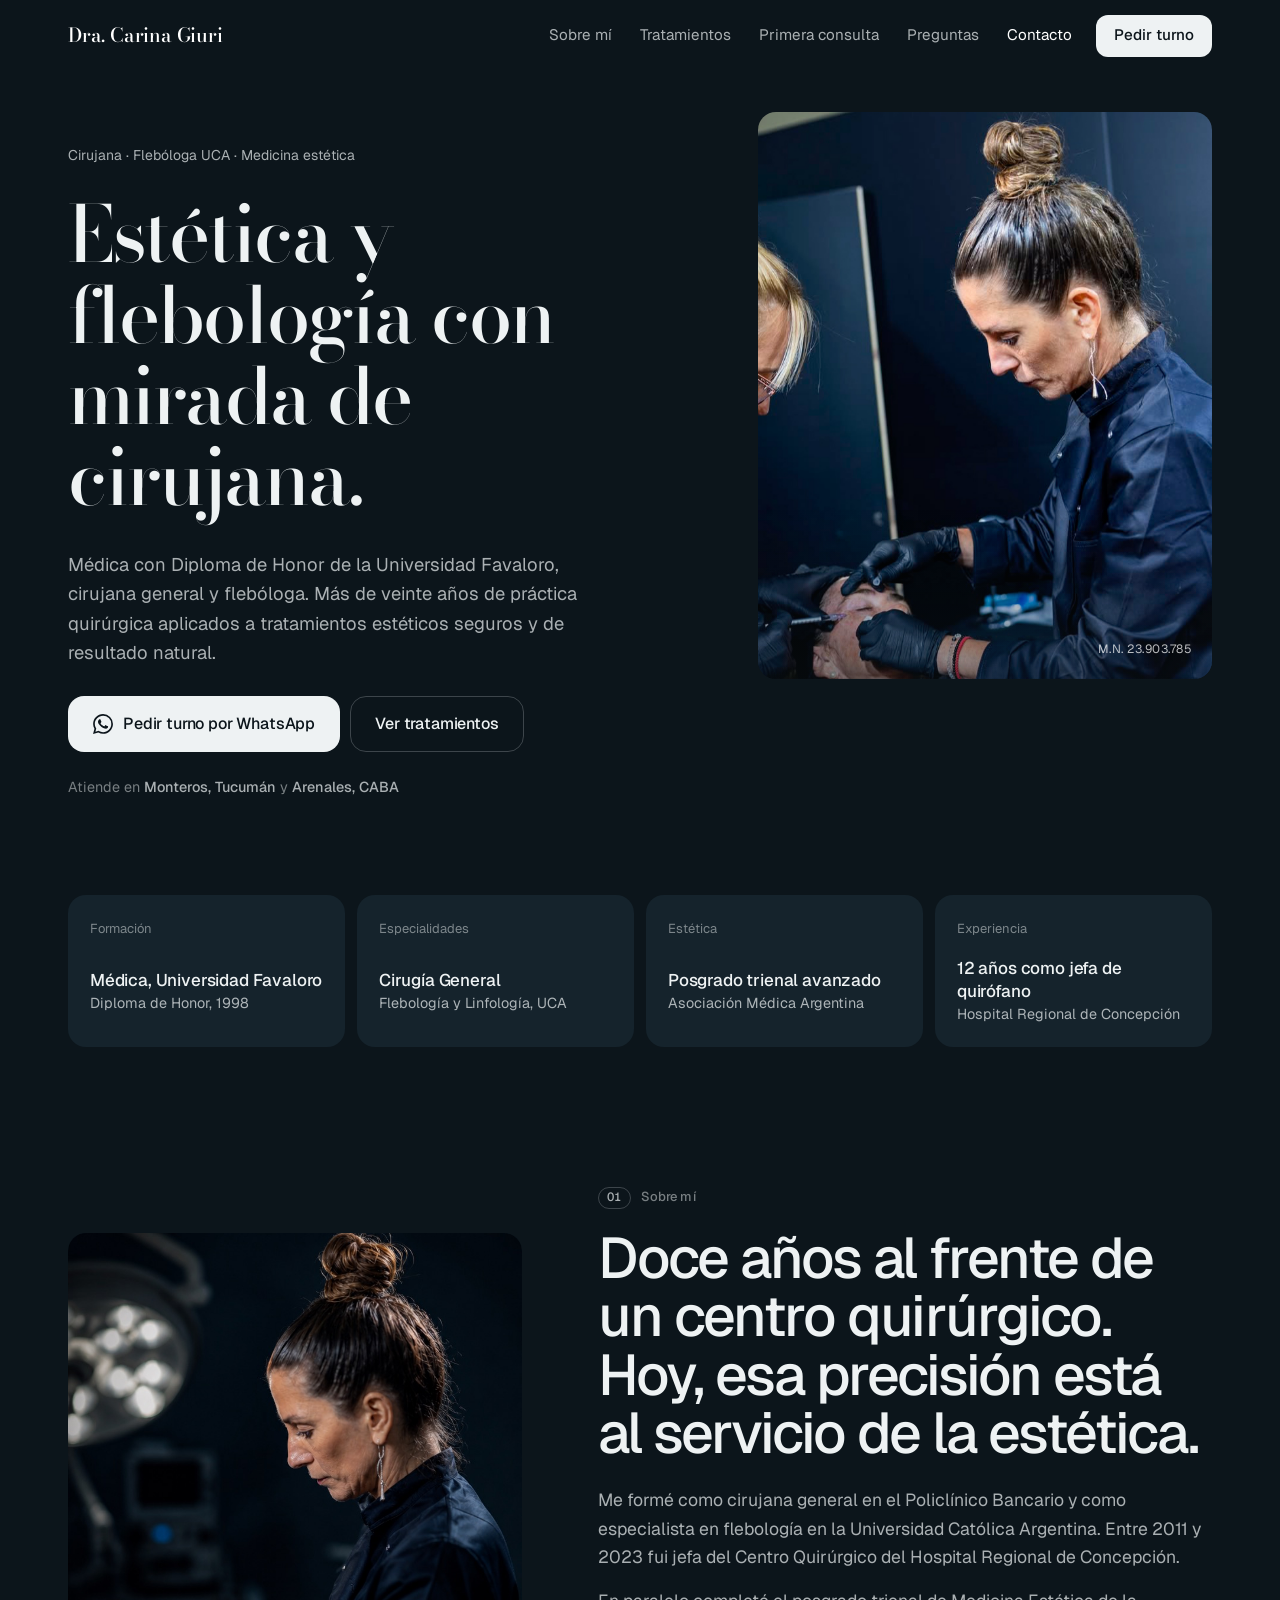
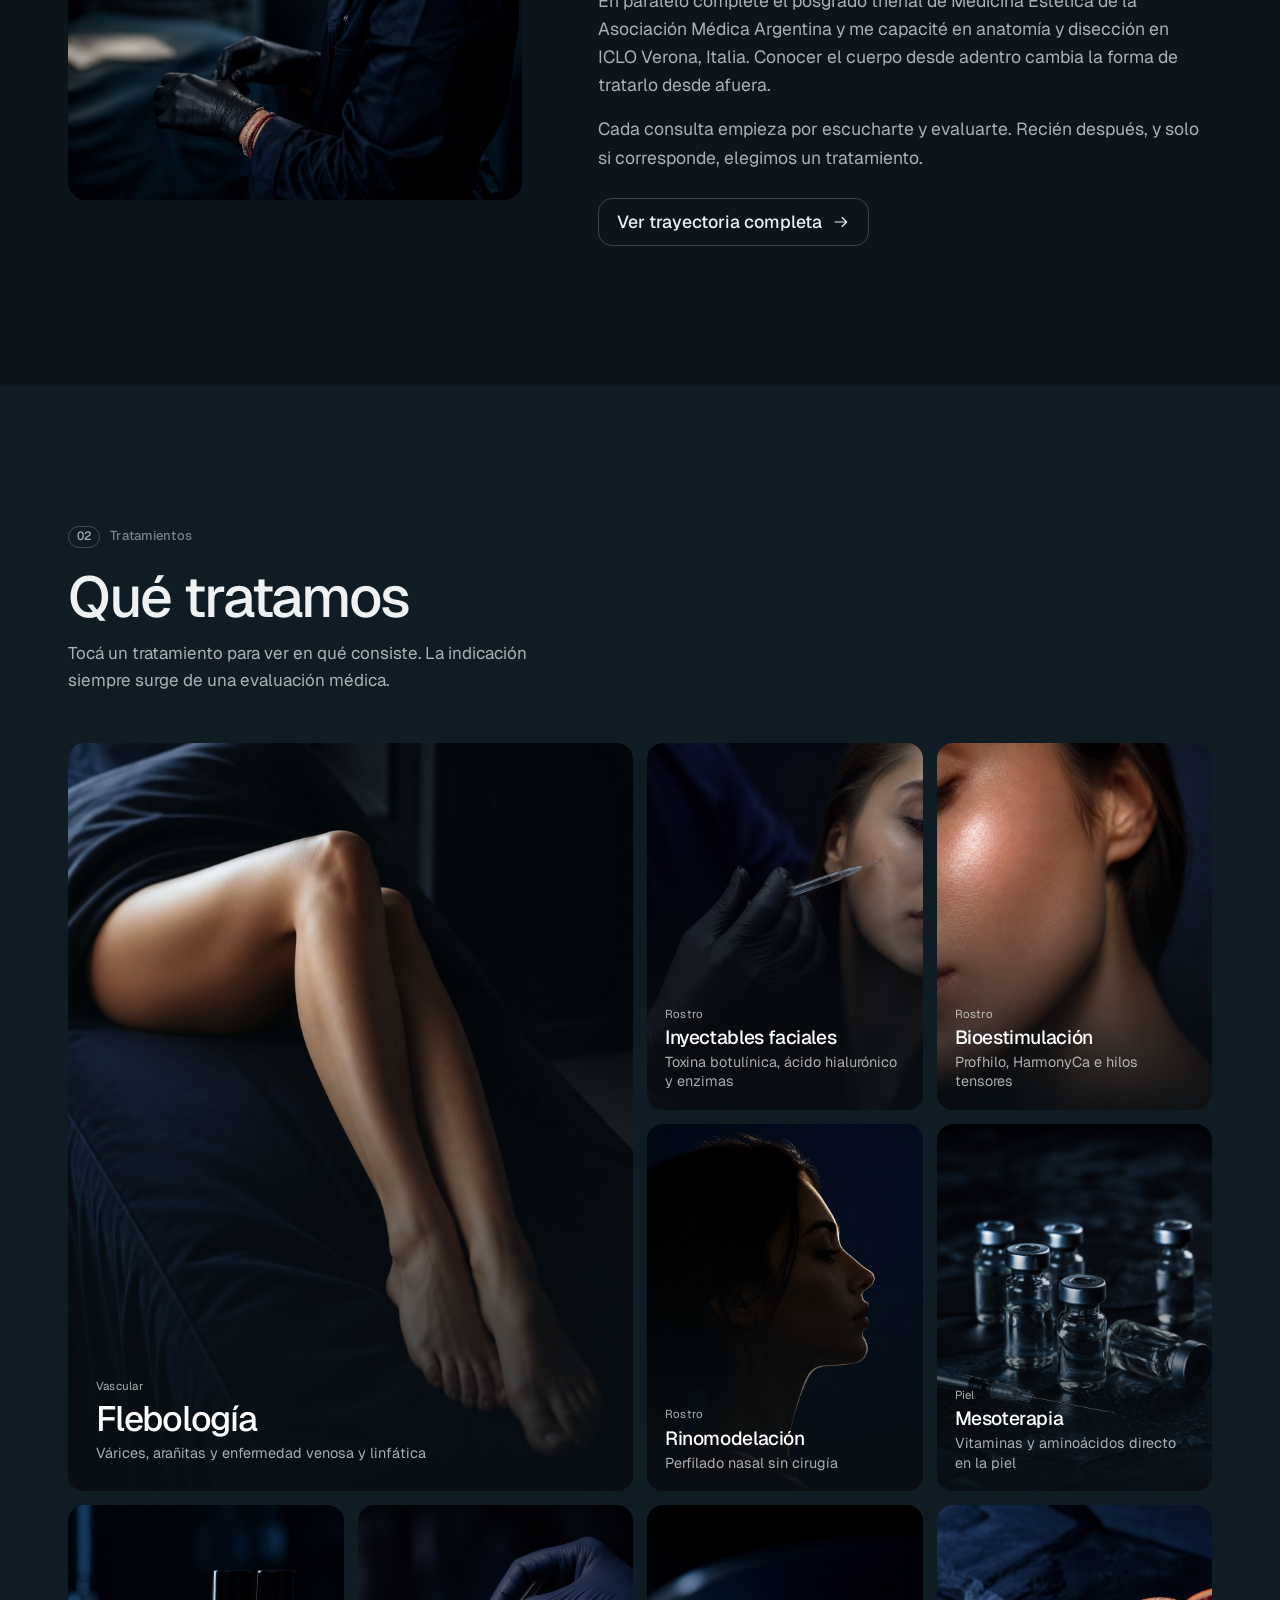
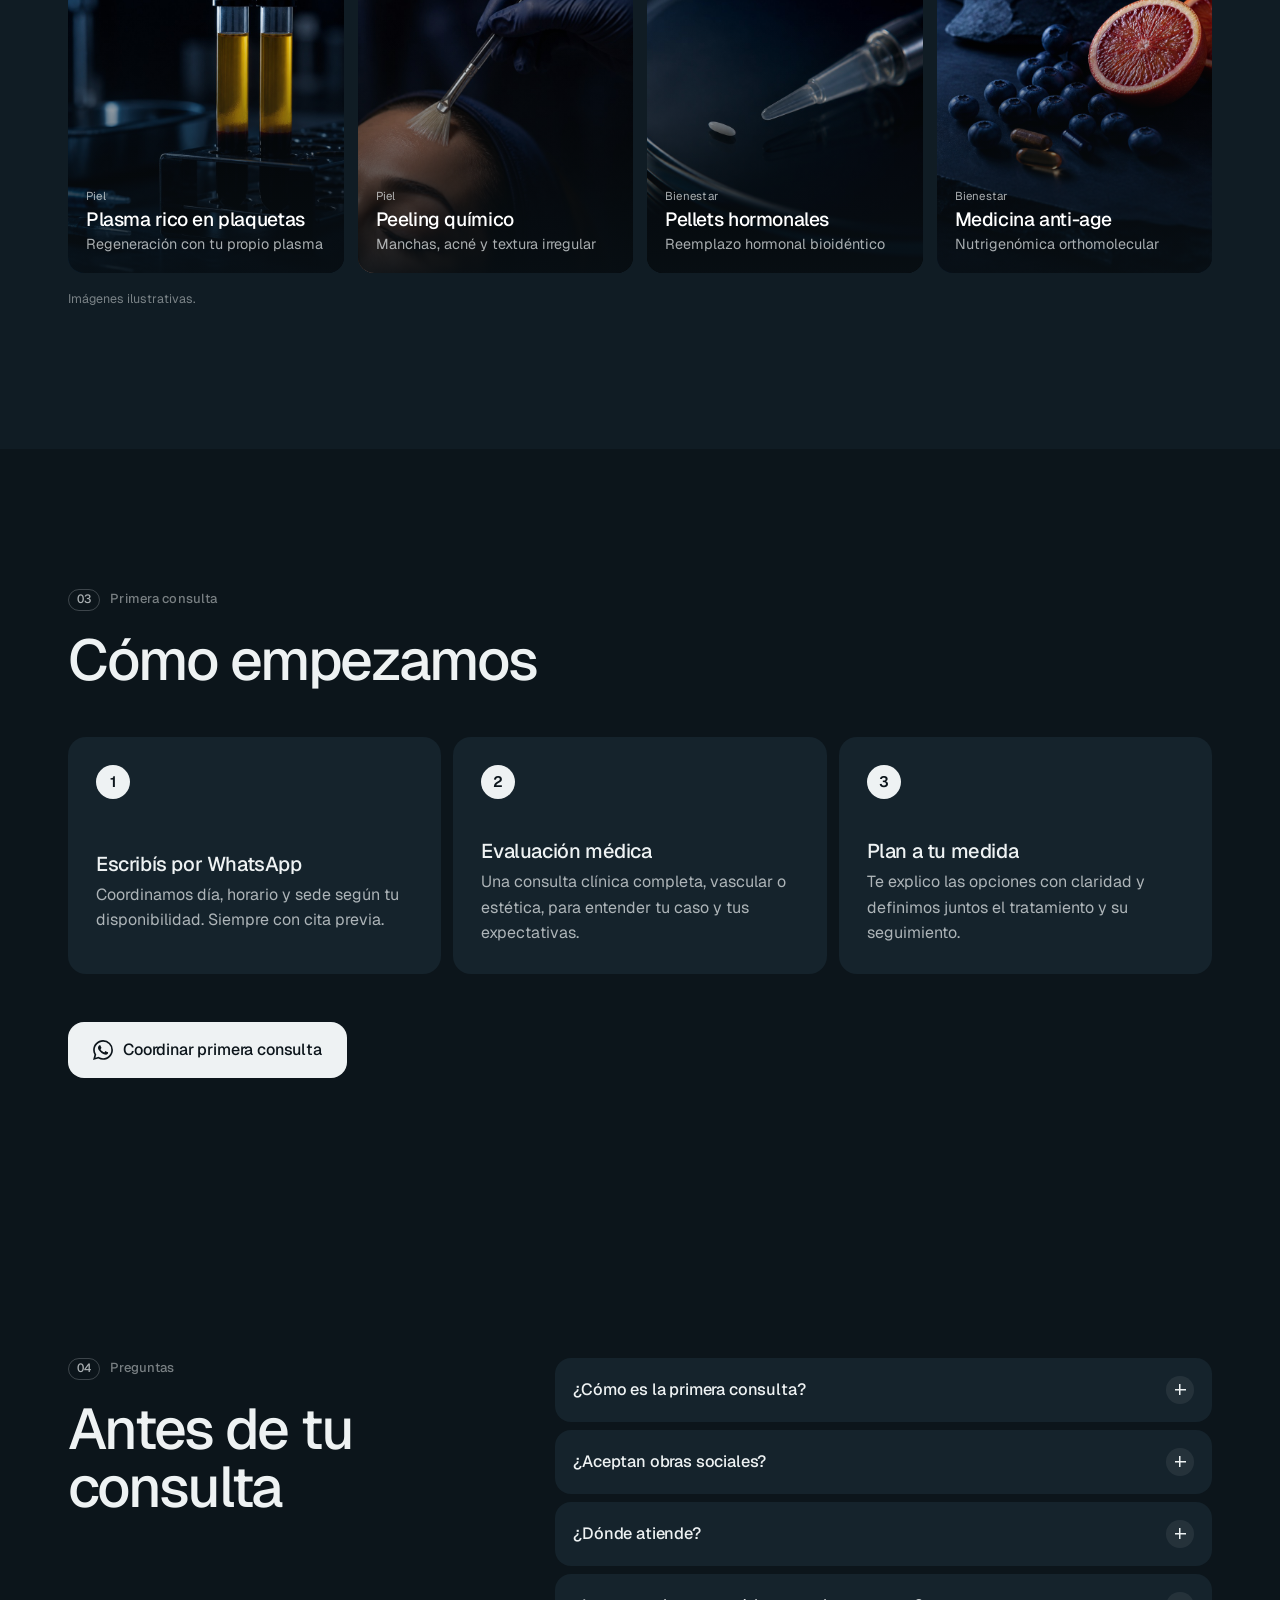
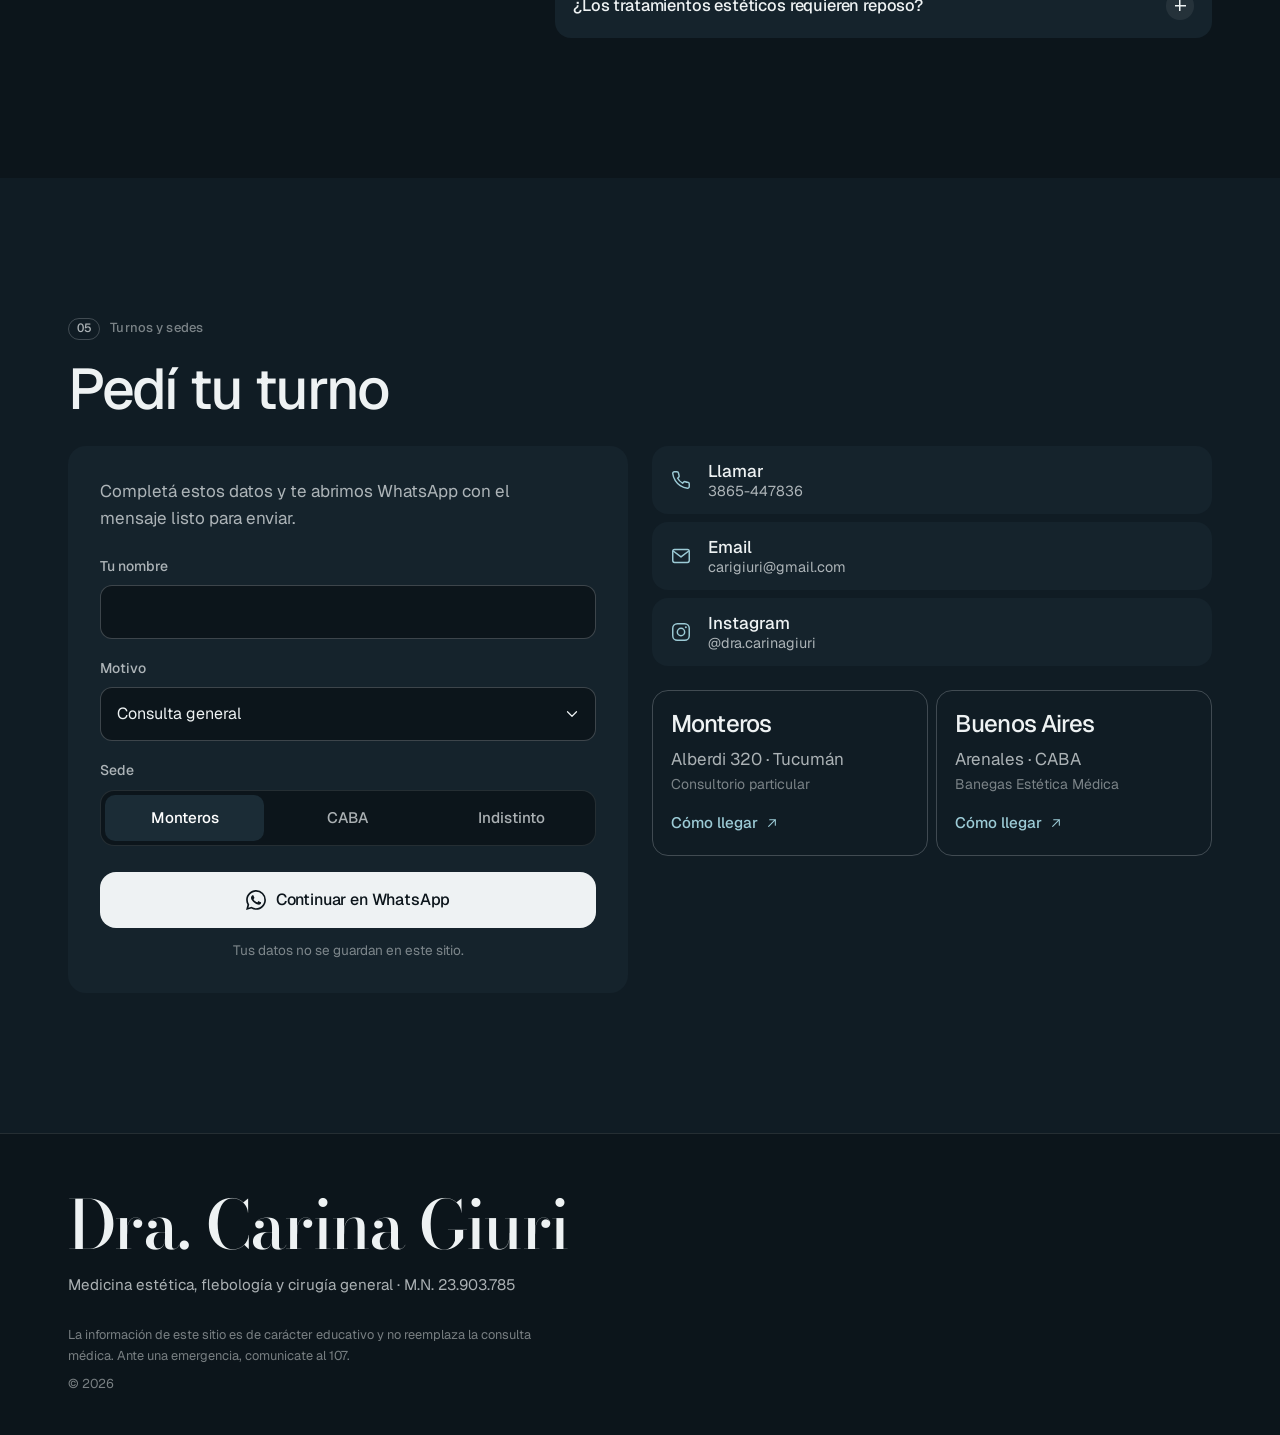
==== commit 20a09a9a: "changes" ====
--- a/index.html
+++ b/index.html
@@ -21,7 +21,7 @@
     <link rel="preconnect" href="https://fonts.googleapis.com" />
     <link rel="preconnect" href="https://fonts.gstatic.com" crossorigin />
     <link rel="stylesheet"
-        href="https://fonts.googleapis.com/css2?family=Geist:wght@300..600&family=Instrument+Serif&display=swap" />
+        href="https://fonts.googleapis.com/css2?family=Bodoni+Moda:opsz,wght@6..96,400..600&family=Geist:wght@300..600&display=swap" />
     <link rel="preload" as="image" href="assets/img/PERFIL.jpg" fetchpriority="high" />
     <link rel="stylesheet" href="assets/css/styles.css" />
 
@@ -101,9 +101,8 @@
             <a href="#sobre-mi" data-close><span>01</span>Sobre mí</a>
             <a href="#tratamientos" data-close><span>02</span>Tratamientos</a>
             <a href="#primera-consulta" data-close><span>03</span>Primera consulta</a>
-            <a href="#experiencias" data-close><span>04</span>Experiencias</a>
-            <a href="#preguntas" data-close><span>05</span>Preguntas</a>
-            <a href="#contacto" data-close><span>06</span>Turnos y sedes</a>
+            <a href="#preguntas" data-close><span>04</span>Preguntas</a>
+            <a href="#contacto" data-close><span>05</span>Turnos y sedes</a>
         </nav>
         <div class="menu-foot wrap">
             <a href="tel:+5493865447836">3865-447836</a>
@@ -167,6 +166,11 @@
         <!-- ============ 01 Sobre mí ============ -->
         <section class="section" id="sobre-mi" aria-labelledby="about-title">
             <div class="wrap about">
+                <figure class="about-media reveal">
+                    <img src="assets/img/sobre-mi.jpg" width="768" height="1024" loading="lazy"
+                        alt="La Dra. Carina Giuri de perfil en un quirófano, colocándose los guantes" />
+                </figure>
+                <div class="about-copy">
                 <p class="label reveal"><span>01</span>Sobre mí</p>
                 <h2 id="about-title" class="statement reveal">
                     Doce años al frente de un centro quirúrgico. Hoy, esa precisión está al servicio de la
@@ -193,6 +197,7 @@
                         </button>
                     </div>
                 </div>
+                </div>
             </div>
         </section>
 
@@ -338,35 +343,11 @@
             </div>
         </section>
 
-        <!-- ============ 04 Experiencias ============ -->
-        <section class="section" id="experiencias" aria-labelledby="quotes-title">
-            <div class="wrap">
-                <p class="label reveal"><span>04</span>Experiencias</p>
-                <h2 id="quotes-title" class="sr-only">Experiencias de pacientes</h2>
-            </div>
-            <div class="quotes" tabindex="0" aria-label="Testimonios, deslizá para ver más">
-                <figure class="quote reveal">
-                    <blockquote>
-                        Me realicé un tratamiento de várices y los resultados fueron increíbles. La atención de la
-                        Dra. es impecable y muy cálida.
-                    </blockquote>
-                    <figcaption>María G. <span>Tratamiento flebológico</span></figcaption>
-                </figure>
-                <figure class="quote reveal">
-                    <blockquote>
-                        Súper conforme con el botox y los rellenos. Resultados naturales, que era lo que buscaba.
-                        Me sentí muy segura en sus manos.
-                    </blockquote>
-                    <figcaption>Ana P. <span>Estética facial</span></figcaption>
-                </figure>
-            </div>
-        </section>
-
-        <!-- ============ 05 Preguntas ============ -->
+        <!-- ============ 04 Preguntas ============ -->
         <section class="section" id="preguntas" aria-labelledby="faq-title">
             <div class="wrap faq">
                 <div class="faq-head">
-                    <p class="label reveal"><span>05</span>Preguntas</p>
+                    <p class="label reveal"><span>04</span>Preguntas</p>
                     <h2 id="faq-title" class="reveal">Antes de tu consulta</h2>
                 </div>
                 <div class="faq-list reveal">
@@ -394,10 +375,10 @@
             </div>
         </section>
 
-        <!-- ============ 06 Contacto ============ -->
+        <!-- ============ 05 Contacto ============ -->
         <section class="section contact" id="contacto" aria-labelledby="contact-title">
             <div class="wrap">
-                <p class="label reveal"><span>06</span>Turnos y sedes</p>
+                <p class="label reveal"><span>05</span>Turnos y sedes</p>
                 <h2 id="contact-title" class="reveal">Pedí tu turno</h2>
 
                 <div class="contact-grid">
@@ -503,23 +484,25 @@
     </div>
 
     <!-- ============ Ficha de tratamiento (bottom sheet) ============ -->
-    <dialog class="sheet" id="treatment" aria-labelledby="t-title">
-        <div class="sheet-grab sheet-hero">
-            <img id="t-img" src="assets/img/tratamientos/flebologia.jpg" width="768" height="1024" alt="" />
-            <span class="grabber" aria-hidden="true"></span>
-            <button class="sheet-close" type="button" aria-label="Cerrar" data-close>
-                <svg aria-hidden="true"><use href="#i-close" /></svg>
-            </button>
-            <p class="t-cat" id="t-cat"></p>
-            <h2 id="t-title"></h2>
-            <p class="t-sub" id="t-subtitle"></p>
-        </div>
-        <div class="sheet-body">
-            <p class="t-lead" id="t-desc"></p>
-            <h3>Para quién es</h3>
-            <p id="t-target"></p>
-            <h3>Beneficios</h3>
-            <ul class="t-benefits" id="t-benefits" role="list"></ul>
+    <dialog class="sheet tsheet" id="treatment" aria-labelledby="t-title">
+        <button class="sheet-close" type="button" aria-label="Cerrar" data-close>
+            <svg aria-hidden="true"><use href="#i-close" /></svg>
+        </button>
+        <div class="tsheet-scroll" data-swipe-scroll>
+            <div class="tsheet-media" data-swipe-handle>
+                <img id="t-img" src="assets/img/tratamientos/flebologia.jpg" width="768" height="1024" alt="" />
+                <span class="grabber" aria-hidden="true"></span>
+            </div>
+            <div class="tsheet-content">
+                <p class="t-cat" id="t-cat"></p>
+                <h2 id="t-title"></h2>
+                <p class="t-sub" id="t-subtitle"></p>
+                <p class="t-lead" id="t-desc"></p>
+                <h3>Para quién es</h3>
+                <p class="t-target" id="t-target"></p>
+                <h3>Beneficios</h3>
+                <ul class="t-benefits" id="t-benefits" role="list"></ul>
+            </div>
         </div>
         <div class="sheet-foot">
             <a class="btn btn-solid btn-block" id="t-cta" href="https://wa.me/5493865447836" target="_blank"
@@ -531,7 +514,7 @@
 
     <!-- ============ Trayectoria (bottom sheet) ============ -->
     <dialog class="sheet sheet-tall" id="cv" aria-labelledby="cv-title">
-        <div class="sheet-grab">
+        <div class="sheet-grab" data-swipe-handle>
             <span class="grabber" aria-hidden="true"></span>
             <button class="sheet-close" type="button" aria-label="Cerrar" data-close>
                 <svg aria-hidden="true"><use href="#i-close" /></svg>
@@ -547,7 +530,7 @@
             <button class="tab" role="tab" id="tab-4" aria-controls="panel-4" aria-selected="false" tabindex="-1">Publicaciones</button>
         </div>
 
-        <div class="sheet-body">
+        <div class="sheet-body" data-swipe-scroll>
             <div role="tabpanel" id="panel-1" aria-labelledby="tab-1" tabindex="0">
                 <h3>Títulos universitarios</h3>
                 <ul class="cv" role="list">
--- a/assets/css/styles.css
+++ b/assets/css/styles.css
@@ -18,7 +18,7 @@
     --danger: #ff8a80;
 
     --sans: "Geist", -apple-system, BlinkMacSystemFont, "Segoe UI", Roboto, sans-serif;
-    --serif: "Instrument Serif", "Iowan Old Style", Georgia, serif;
+    --serif: "Bodoni Moda", "Didot", "Bodoni 72", Georgia, serif;
 
     --gutter: 20px;
     --max: 1240px;
@@ -76,7 +76,7 @@
 .section { padding-block: var(--section-y); }
 
 /* ---------- Tipografía ---------- */
-h1 { font-family: var(--serif); font-weight: 400; font-size: clamp(2.7rem, 1.6rem + 4.6vw, 5.6rem); line-height: .98; letter-spacing: -.01em; }
+h1 { font-family: var(--serif); font-weight: 500; font-optical-sizing: auto; font-size: clamp(2.5rem, 1.5rem + 4.2vw, 5.2rem); line-height: 1.04; letter-spacing: -.025em; }
 h2, h3 { font-family: var(--sans); font-weight: 500; letter-spacing: -.035em; }
 h2 { font-size: clamp(2.1rem, 1.5rem + 2.6vw, 3.6rem); line-height: 1.02; }
 h3 { font-size: 1.25rem; line-height: 1.2; letter-spacing: -.02em; }
@@ -139,7 +139,7 @@
     border-bottom-color: var(--line);
 }
 .header-inner { height: 100%; display: flex; align-items: center; gap: 24px; }
-.logo { font-family: var(--serif); font-size: 1.4rem; line-height: 1; white-space: nowrap; }
+.logo { font-family: var(--serif); font-weight: 500; font-size: 1.22rem; line-height: 1; letter-spacing: -.01em; white-space: nowrap; }
 .nav, .header-cta { display: none; }
 .menu-btn {
     margin-left: auto;
@@ -219,7 +219,7 @@
 }
 .hero-head { position: relative; z-index: 1; align-self: end; padding: 0 var(--gutter) 28px; }
 .kicker { font-size: .875rem; color: var(--text-2); margin-bottom: 14px; }
-.hero h1 { max-width: 13ch; }
+.hero h1 { max-width: 14ch; }
 .hero-body { grid-area: body; padding: 20px var(--gutter) 0; }
 .lead { font-size: 1.0625rem; color: var(--text-2); max-width: 46ch; }
 .hero-actions { display: grid; gap: 10px; margin-top: 28px; }
@@ -264,14 +264,30 @@
 }
 
 /* ---------- 01 Sobre mí ---------- */
+#sobre-mi { padding-top: 48px; }
+.about-media {
+    position: relative;
+    margin-inline: calc(var(--gutter) * -1);
+    aspect-ratio: 4 / 5; max-height: 80svh;
+    overflow: hidden;
+    background: var(--surface);
+}
+.about-media img { width: 100%; height: 100%; object-fit: cover; object-position: 62% 25%; }
+.about-media::after {
+    content: ""; position: absolute; inset: 0;
+    background: linear-gradient(0deg, var(--bg) 0%, rgba(12, 21, 27, 0) 36%);
+}
+.about-copy { position: relative; margin-top: -36px; }
 .statement { max-width: 18ch; }
-.about-body { margin-top: 28px; }
+.about-body { margin-top: 24px; }
 .prose { display: grid; gap: 16px; color: var(--text-2); max-width: 60ch; }
 .prose .link { justify-self: start; margin-top: 10px; color: var(--text); }
 @media (min-width: 900px) {
-    .about { display: grid; grid-template-columns: 1fr 1fr; column-gap: clamp(40px, 6vw, 96px); }
-    .about .label { grid-column: 1 / -1; }
-    .about-body { margin-top: 6px; }
+    #sobre-mi { padding-top: var(--section-y); }
+    .about { display: grid; grid-template-columns: .85fr 1.15fr; column-gap: clamp(40px, 6vw, 96px); align-items: center; }
+    .about-media { margin: 0; max-height: none; border-radius: var(--radius); }
+    .about-media::after { display: none; }
+    .about-copy { margin-top: 0; }
     .prose { font-size: 1.1rem; }
 }
 
@@ -346,34 +362,7 @@
     .steps li { grid-template-columns: 1fr; gap: 40px; padding: 28px; border-radius: var(--radius); }
 }
 
-/* ---------- 04 Experiencias ---------- */
-#experiencias { background: var(--bg-2); }
-.quotes {
-    display: grid; grid-auto-flow: column; grid-auto-columns: 86%;
-    gap: 10px;
-    overflow-x: auto; scroll-snap-type: x mandatory;
-    padding-inline: var(--gutter); scroll-padding-inline: var(--gutter);
-    scrollbar-width: none;
-}
-.quotes::-webkit-scrollbar { display: none; }
-.quote {
-    scroll-snap-align: start;
-    display: flex; flex-direction: column; justify-content: space-between; gap: 32px;
-    padding: 26px 22px 22px;
-    background: var(--surface);
-    border-radius: var(--radius);
-}
-.quote blockquote { font-size: 1.3rem; font-weight: 400; line-height: 1.35; letter-spacing: -.02em; }
-.quote blockquote::before { content: "“"; display: block; font-family: var(--serif); font-size: 3.4rem; line-height: .6; color: var(--accent); margin-bottom: 14px; }
-.quote figcaption { font-weight: 500; font-size: .95rem; padding-top: 16px; border-top: 1px solid var(--line); }
-.quote figcaption span { display: block; font-weight: 400; color: var(--text-3); font-size: .875rem; }
-@media (min-width: 900px) {
-    .quotes { max-width: var(--max); margin-inline: auto; grid-auto-flow: row; grid-template-columns: 1fr 1fr; gap: 16px; overflow: visible; }
-    .quote { padding: 40px; }
-    .quote blockquote { font-size: 1.6rem; }
-}
-
-/* ---------- 05 Preguntas ---------- */
+/* ---------- 04 Preguntas ---------- */
 .faq-list { margin-top: 28px; display: grid; gap: 8px; }
 .faq-list details { background: var(--surface); border-radius: 16px; transition: background-color .2s; }
 .faq-list details[open] { background: var(--surface-2); }
@@ -399,7 +388,7 @@
     .faq-list { margin-top: 0; }
 }
 
-/* ---------- 06 Contacto ---------- */
+/* ---------- 05 Contacto ---------- */
 .contact { background: var(--bg-2); }
 .contact-grid { display: grid; gap: 40px; margin-top: 28px; }
 .booking { padding: 22px 18px; background: var(--surface); border-radius: var(--radius); }
@@ -471,7 +460,7 @@
 
 /* ---------- Footer ---------- */
 .site-footer { background: var(--bg); padding-block: 56px 40px; border-top: 1px solid var(--line); color: var(--text-2); }
-.footer-name { font-family: var(--serif); font-size: clamp(2.4rem, 2rem + 4vw, 4.6rem); line-height: 1; color: var(--text); }
+.footer-name { font-family: var(--serif); font-weight: 500; font-size: clamp(2.2rem, 1.8rem + 4vw, 4.2rem); line-height: 1.05; letter-spacing: -.025em; color: var(--text); }
 .footer-sub { margin-top: 12px; font-size: .95rem; }
 .footer-legal { margin-top: 28px; font-size: .8rem; max-width: 60ch; color: var(--text-3); }
 .footer-legal + .footer-legal { margin-top: 8px; }
@@ -529,25 +518,13 @@
 .sheet h2 { position: relative; font-size: clamp(2rem, 1.6rem + 2vw, 2.8rem); padding-right: 48px; }
 .t-sub { position: relative; color: var(--text-2); margin-top: 4px; }
 
-/* Cabecera con imagen en la ficha de tratamiento */
-.sheet-hero { min-height: 260px; display: flex; flex-direction: column; justify-content: flex-end; padding-bottom: 22px; }
-.sheet-hero img { position: absolute; inset: 0; width: 100%; height: 100%; object-fit: cover; object-position: 50% 35%; }
-.sheet-hero::after {
-    content: ""; position: absolute; inset: 0;
-    background: linear-gradient(0deg, var(--bg-2) 0%, rgba(16, 28, 36, .55) 45%, rgba(16, 28, 36, .15) 100%);
-}
-.sheet-hero > :not(img) { position: relative; z-index: 1; }
-.sheet-hero .grabber { position: absolute; top: 12px; left: 50%; margin: 0 0 0 -20px; background: rgba(255, 255, 255, .55); }
-.sheet-hero .sheet-close { position: absolute; }
-
 .sheet-body {
-    flex: 1; overflow-y: auto; overscroll-behavior: contain;
+    flex: 1; min-height: 0; overflow-y: auto; overscroll-behavior: contain;
     padding: 4px var(--gutter) 28px;
 }
 .sheet-body h3 { font-size: .8125rem; font-weight: 500; color: var(--text-3); margin: 26px 0 10px; letter-spacing: .01em; }
 .sheet-body h3:first-child { margin-top: 8px; }
-.t-lead { font-size: 1.08rem; line-height: 1.55; }
-#t-target { color: var(--text-2); }
+
 .t-benefits { display: grid; gap: 6px; }
 .t-benefits li { padding: 12px 14px 12px 40px; background: var(--surface); border-radius: 12px; position: relative; }
 .t-benefits li::before {
@@ -587,6 +564,35 @@
     @keyframes pop { from { opacity: 0; transform: translateY(12px); } }
 }
 
+
+/* ---------- Ficha de tratamiento ---------- */
+.tsheet { height: calc(100dvh - 24px); max-height: calc(100dvh - 24px); }
+.tsheet > .sheet-close { position: absolute; z-index: 3; top: 14px; right: 14px; background: rgba(16, 28, 36, .72); }
+.tsheet-scroll { flex: 1; min-height: 0; overflow-y: auto; overscroll-behavior: contain; }
+.tsheet-media { position: relative; aspect-ratio: 1 / 1; max-height: 52svh; width: 100%; overflow: hidden; background: var(--surface); }
+.tsheet-media img { width: 100%; height: 100%; object-fit: cover; object-position: 50% 40%; }
+.tsheet-media::after { content: ""; position: absolute; inset: 0; background: linear-gradient(0deg, var(--bg-2) 0%, rgba(16, 28, 36, 0) 40%), linear-gradient(180deg, rgba(16, 28, 36, .45) 0%, rgba(16, 28, 36, 0) 22%); }
+.tsheet-media .grabber { position: absolute; z-index: 1; top: 10px; left: 50%; margin: 0 0 0 -20px; background: rgba(255, 255, 255, .6); }
+.tsheet-content { position: relative; padding: 0 var(--gutter) 32px; margin-top: -28px; }
+.tsheet-content .t-cat { margin-bottom: 6px; }
+.tsheet-content h2 { font-size: clamp(2rem, 1.6rem + 2vw, 2.6rem); line-height: 1.05; padding-right: 0; }
+.tsheet-content .t-sub { color: var(--text-2); margin-top: 6px; }
+.t-lead { margin-top: 22px; padding-top: 22px; border-top: 1px solid var(--line); font-size: 1.06rem; line-height: 1.6; }
+.tsheet-content h3 { font-size: .8125rem; font-weight: 500; color: var(--text-3); margin: 26px 0 10px; letter-spacing: .01em; }
+.t-target { color: var(--text-2); line-height: 1.6; }
+
+@media (min-width: 860px) {
+    .tsheet { max-width: 980px; width: calc(100% - 64px); height: min(84dvh, 720px); max-height: none; }
+    .tsheet[open] { display: grid; grid-template-columns: 44% 1fr; grid-template-rows: 1fr auto; }
+    .tsheet-scroll { display: contents; }
+    .tsheet-media { grid-column: 1; grid-row: 1 / 3; aspect-ratio: auto; max-height: none; height: 100%; }
+    .tsheet-media::after { background: linear-gradient(90deg, rgba(16, 28, 36, 0) 70%, rgba(16, 28, 36, .5) 100%); }
+    .tsheet-content { grid-column: 2; grid-row: 1; margin: 0; padding: 44px 40px 32px; overflow-y: auto; overscroll-behavior: contain; min-height: 0; }
+    .tsheet-content h2 { padding-right: 40px; }
+    .tsheet .sheet-foot { grid-column: 2; grid-row: 2; padding: 16px 40px 20px; }
+    .tsheet > .sheet-close { top: 18px; right: 18px; }
+}
+
 /* ---------- Animación de aparición ---------- */
 .js .reveal { opacity: 0; transform: translateY(14px); transition: opacity .7s var(--ease), transform .7s var(--ease); }
 .js .reveal.is-in { opacity: 1; transform: none; }
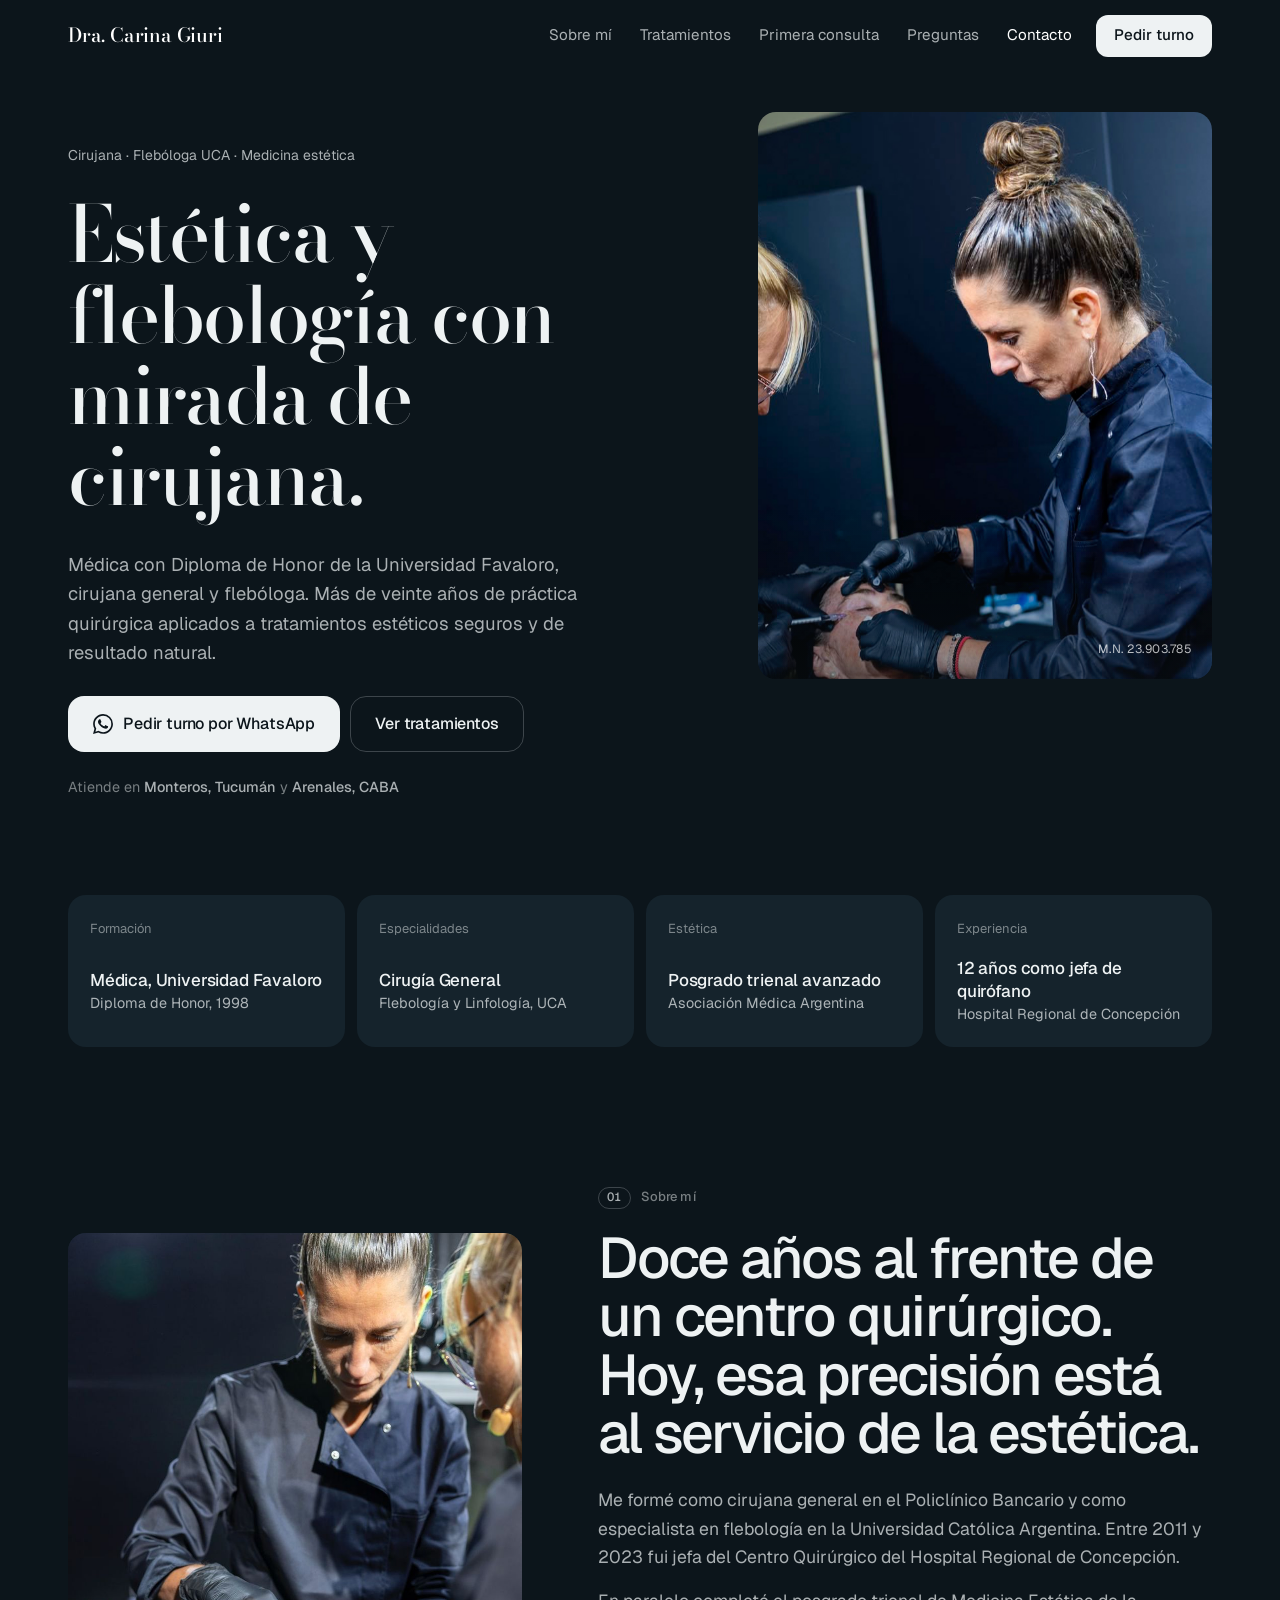
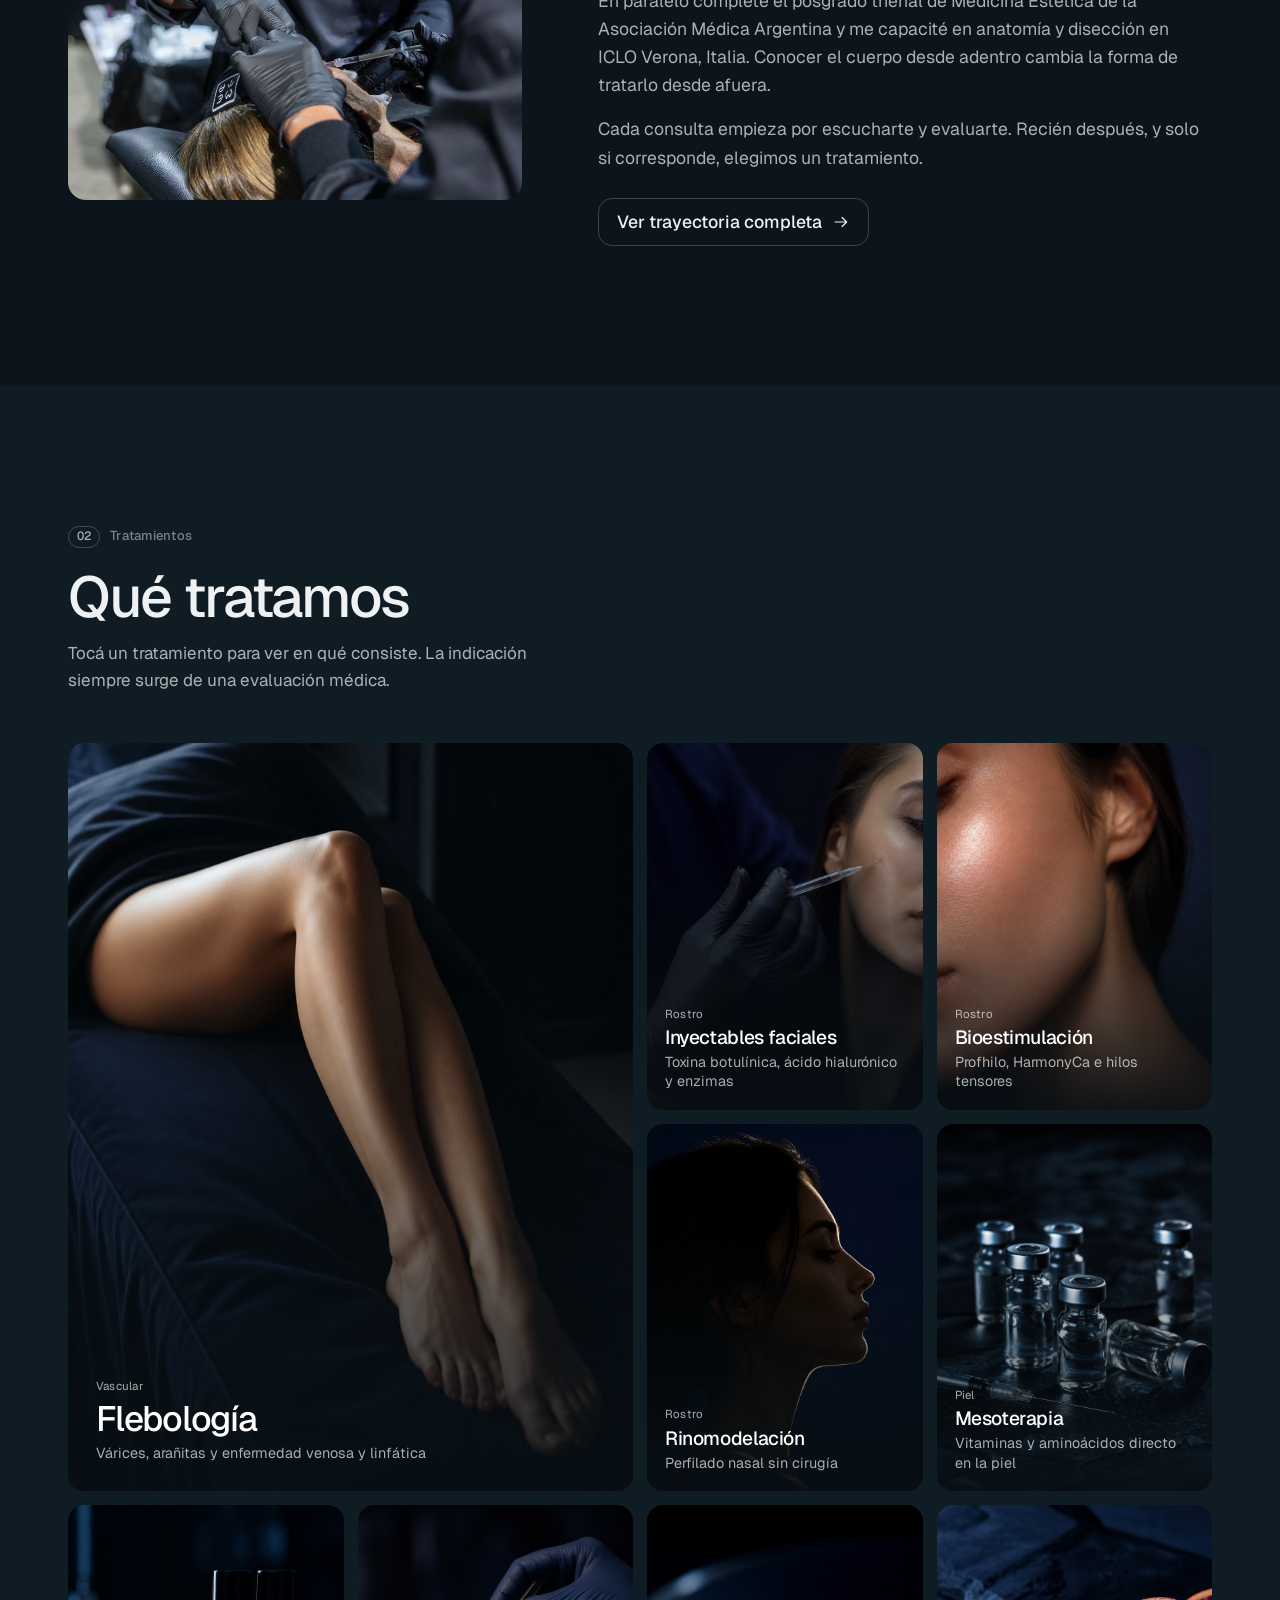
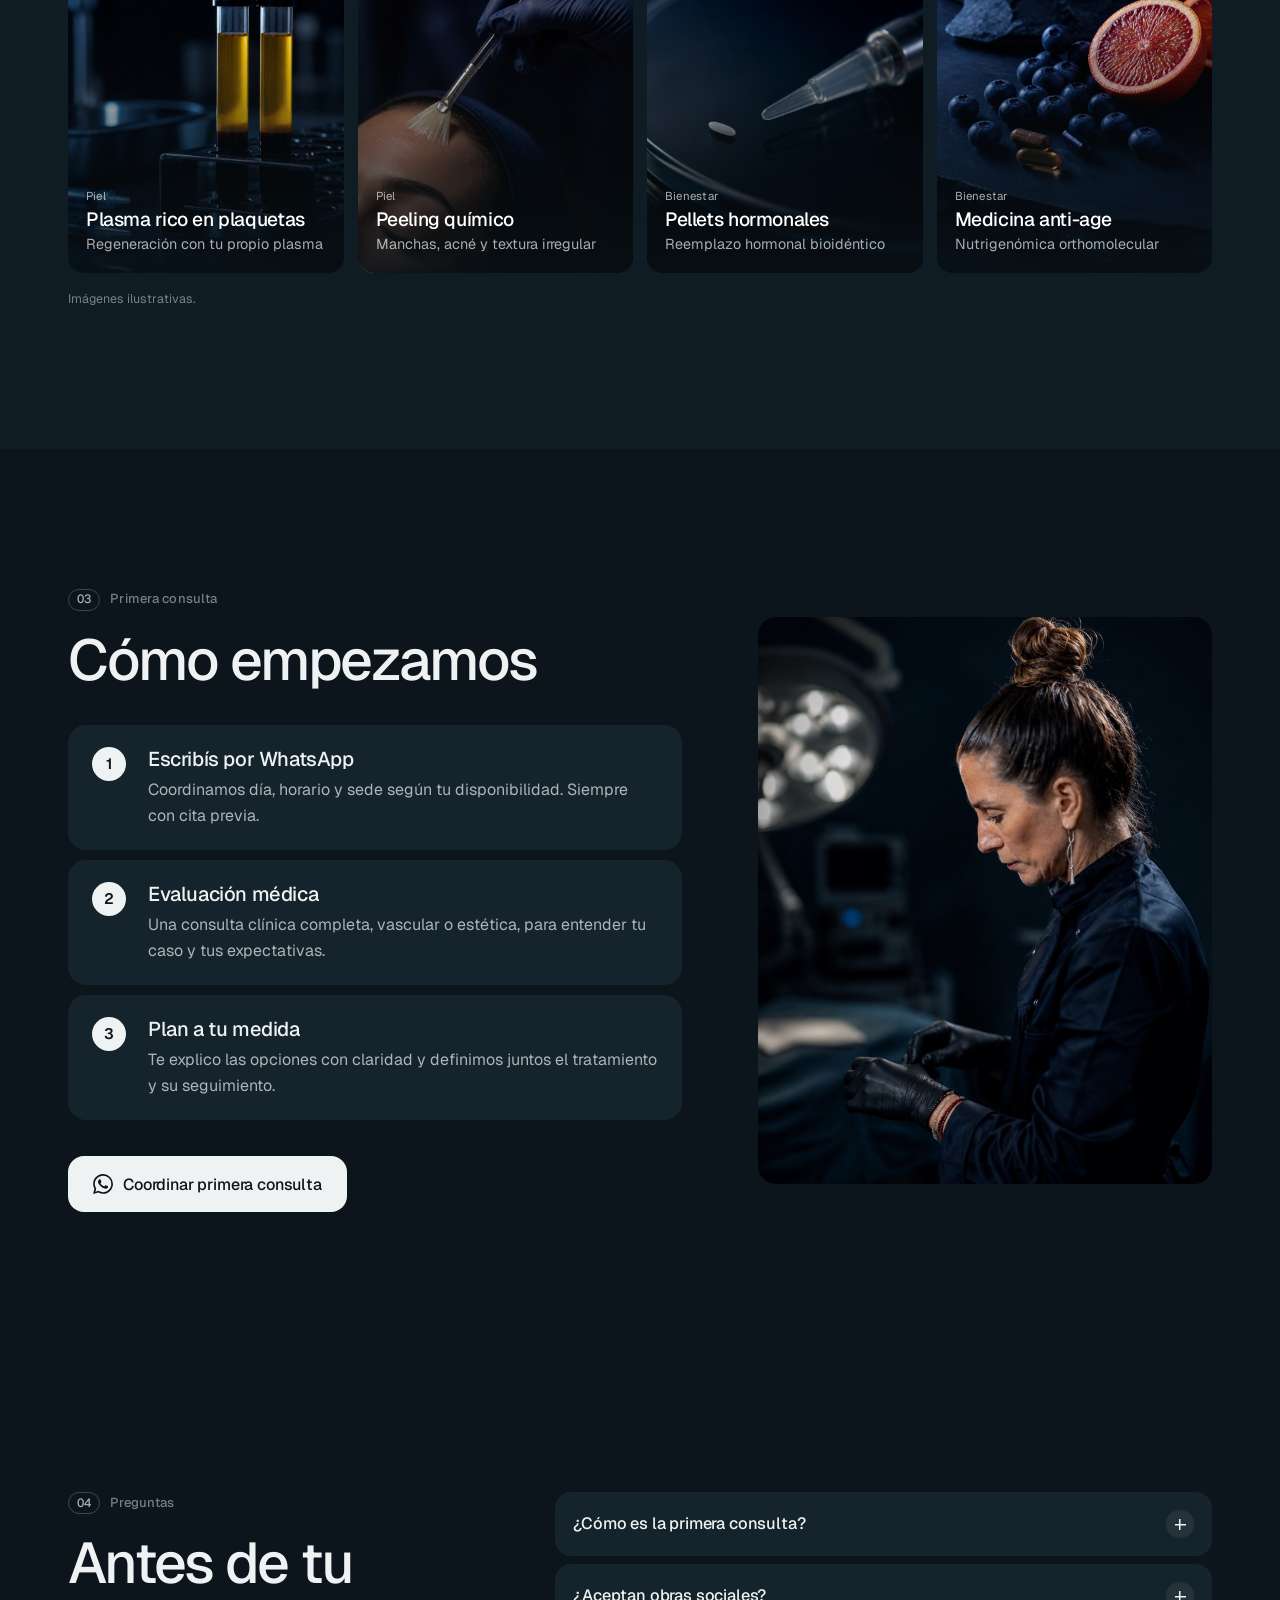
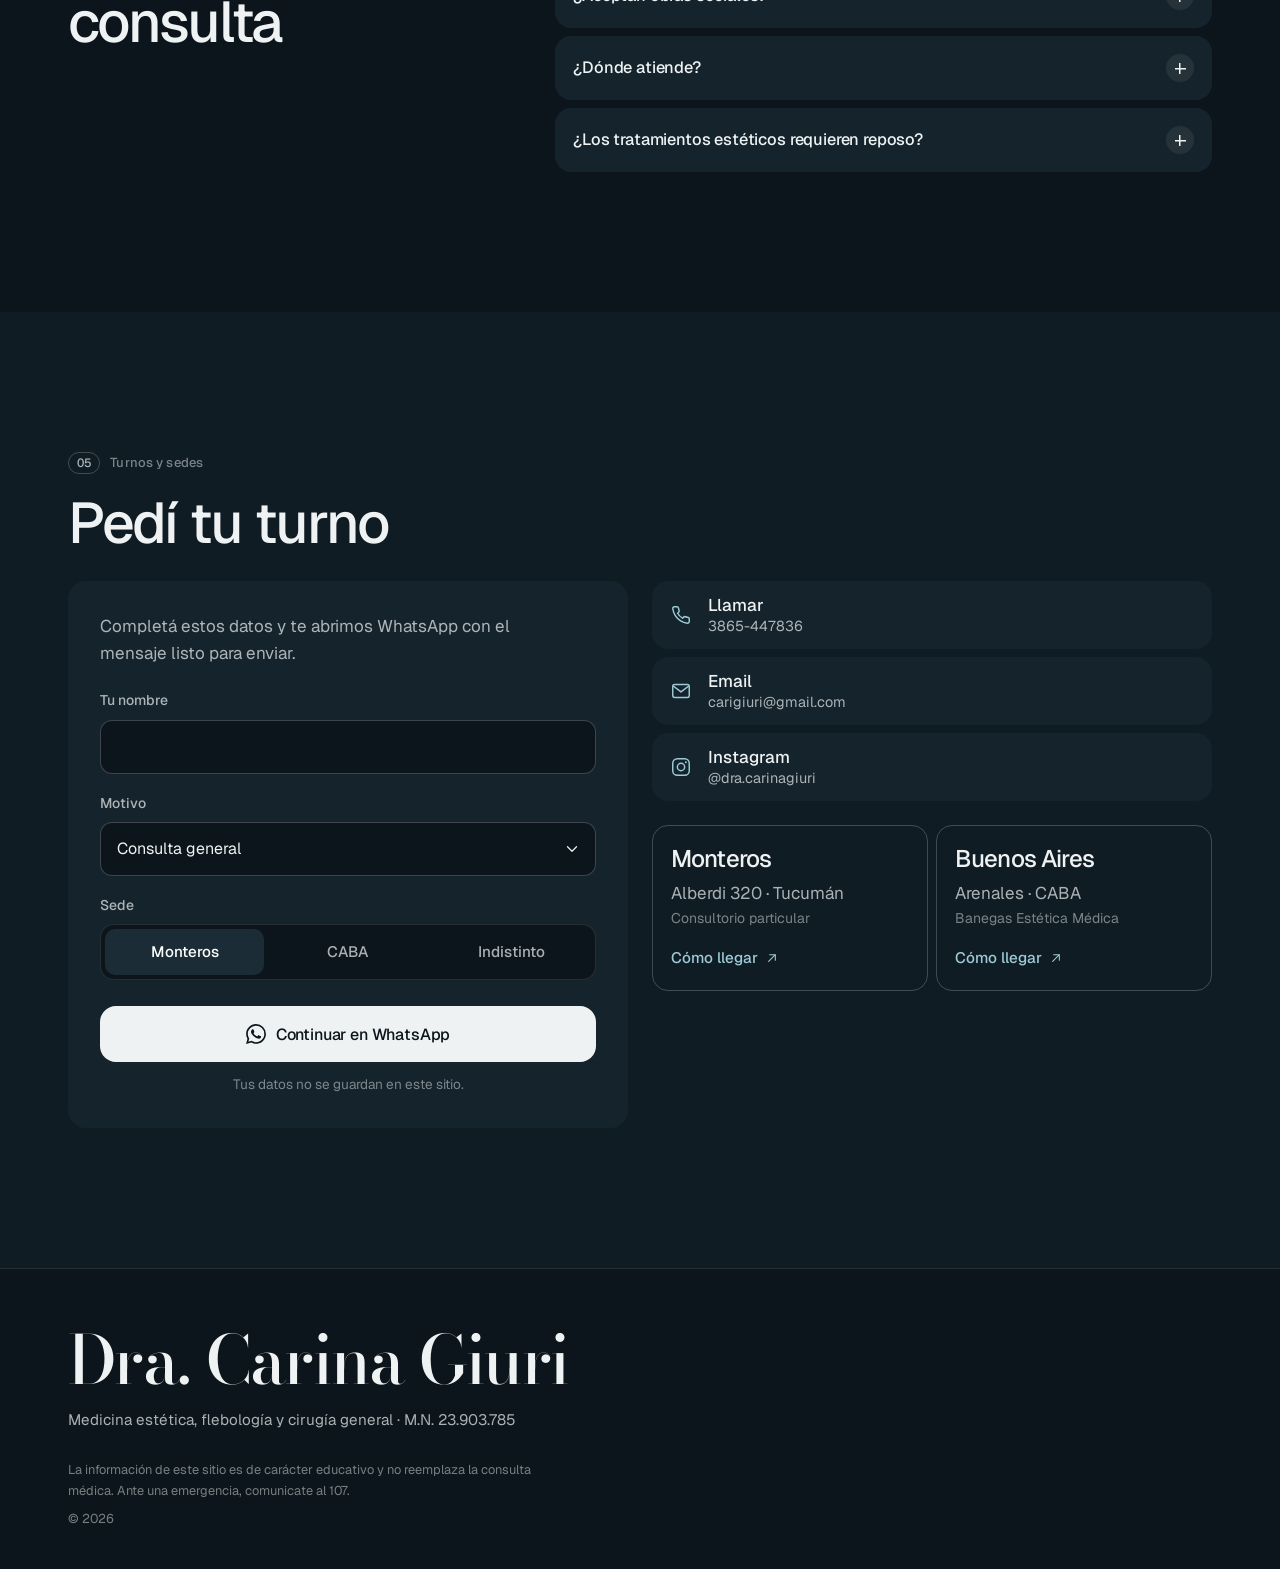
==== commit d54a6985: "feat: add media and layout to primera consulta section and update about image" ====
--- a/index.html
+++ b/index.html
@@ -168,7 +168,7 @@
             <div class="wrap about">
                 <figure class="about-media reveal">
                     <img src="assets/img/sobre-mi.jpg" width="768" height="1024" loading="lazy"
-                        alt="La Dra. Carina Giuri de perfil en un quirófano, colocándose los guantes" />
+                        alt="La Dra. Carina Giuri realizando un tratamiento inyectable a una paciente" />
                 </figure>
                 <div class="about-copy">
                 <p class="label reveal"><span>01</span>Sobre mí</p>
@@ -308,7 +308,12 @@
 
         <!-- ============ 03 Primera consulta ============ -->
         <section class="section dark" id="primera-consulta" aria-labelledby="steps-title">
-            <div class="wrap">
+            <div class="wrap steps-grid">
+                <figure class="steps-media reveal">
+                    <img src="assets/img/primera-consulta.jpg" width="768" height="1024" loading="lazy"
+                        alt="La Dra. Carina Giuri colocándose los guantes antes de un procedimiento" />
+                </figure>
+                <div class="steps-copy">
                 <p class="label reveal"><span>03</span>Primera consulta</p>
                 <h2 id="steps-title" class="reveal">Cómo empezamos</h2>
                 <ol class="steps" role="list">
@@ -340,6 +345,7 @@
                     href="https://wa.me/5493865447836" target="_blank" rel="noopener">
                     <svg aria-hidden="true"><use href="#i-wa" /></svg> Coordinar primera consulta
                 </a>
+                </div>
             </div>
         </section>
 
--- a/assets/css/styles.css
+++ b/assets/css/styles.css
@@ -272,7 +272,7 @@
     overflow: hidden;
     background: var(--surface);
 }
-.about-media img { width: 100%; height: 100%; object-fit: cover; object-position: 62% 25%; }
+.about-media img { width: 100%; height: 100%; object-fit: cover; object-position: 50% 12%; }
 .about-media::after {
     content: ""; position: absolute; inset: 0;
     background: linear-gradient(0deg, var(--bg) 0%, rgba(12, 21, 27, 0) 36%);
@@ -357,9 +357,28 @@
 .steps p { color: var(--text-2); font-size: 1rem; }
 .dark .btn { width: 100%; }
 @media (min-width: 600px) { .dark .btn { width: auto; } }
+#primera-consulta { padding-top: 0; }
+.steps-media {
+    position: relative;
+    margin-inline: calc(var(--gutter) * -1);
+    aspect-ratio: 4 / 5; max-height: 80svh;
+    overflow: hidden;
+    background: var(--surface);
+}
+.steps-media img { width: 100%; height: 100%; object-fit: cover; object-position: 62% 25%; }
+.steps-media::after {
+    content: ""; position: absolute; inset: 0;
+    background: linear-gradient(0deg, var(--bg) 0%, rgba(12, 21, 27, 0) 36%);
+}
+.steps-copy { position: relative; margin-top: -36px; }
 @media (min-width: 900px) {
-    .steps { grid-template-columns: repeat(3, 1fr); gap: 12px; margin: 48px 0; }
-    .steps li { grid-template-columns: 1fr; gap: 40px; padding: 28px; border-radius: var(--radius); }
+    #primera-consulta { padding-top: var(--section-y); }
+    .steps-grid { display: grid; grid-template-columns: 1.15fr .85fr; column-gap: clamp(40px, 6vw, 96px); align-items: center; }
+    .steps-media { grid-column: 2; grid-row: 1; margin: 0; max-height: none; border-radius: var(--radius); }
+    .steps-media::after { display: none; }
+    .steps-copy { grid-column: 1; grid-row: 1; margin-top: 0; }
+    .steps { gap: 10px; margin: 36px 0; }
+    .steps li { gap: 16px; padding: 22px 24px; border-radius: var(--radius); }
 }
 
 /* ---------- 04 Preguntas ---------- */
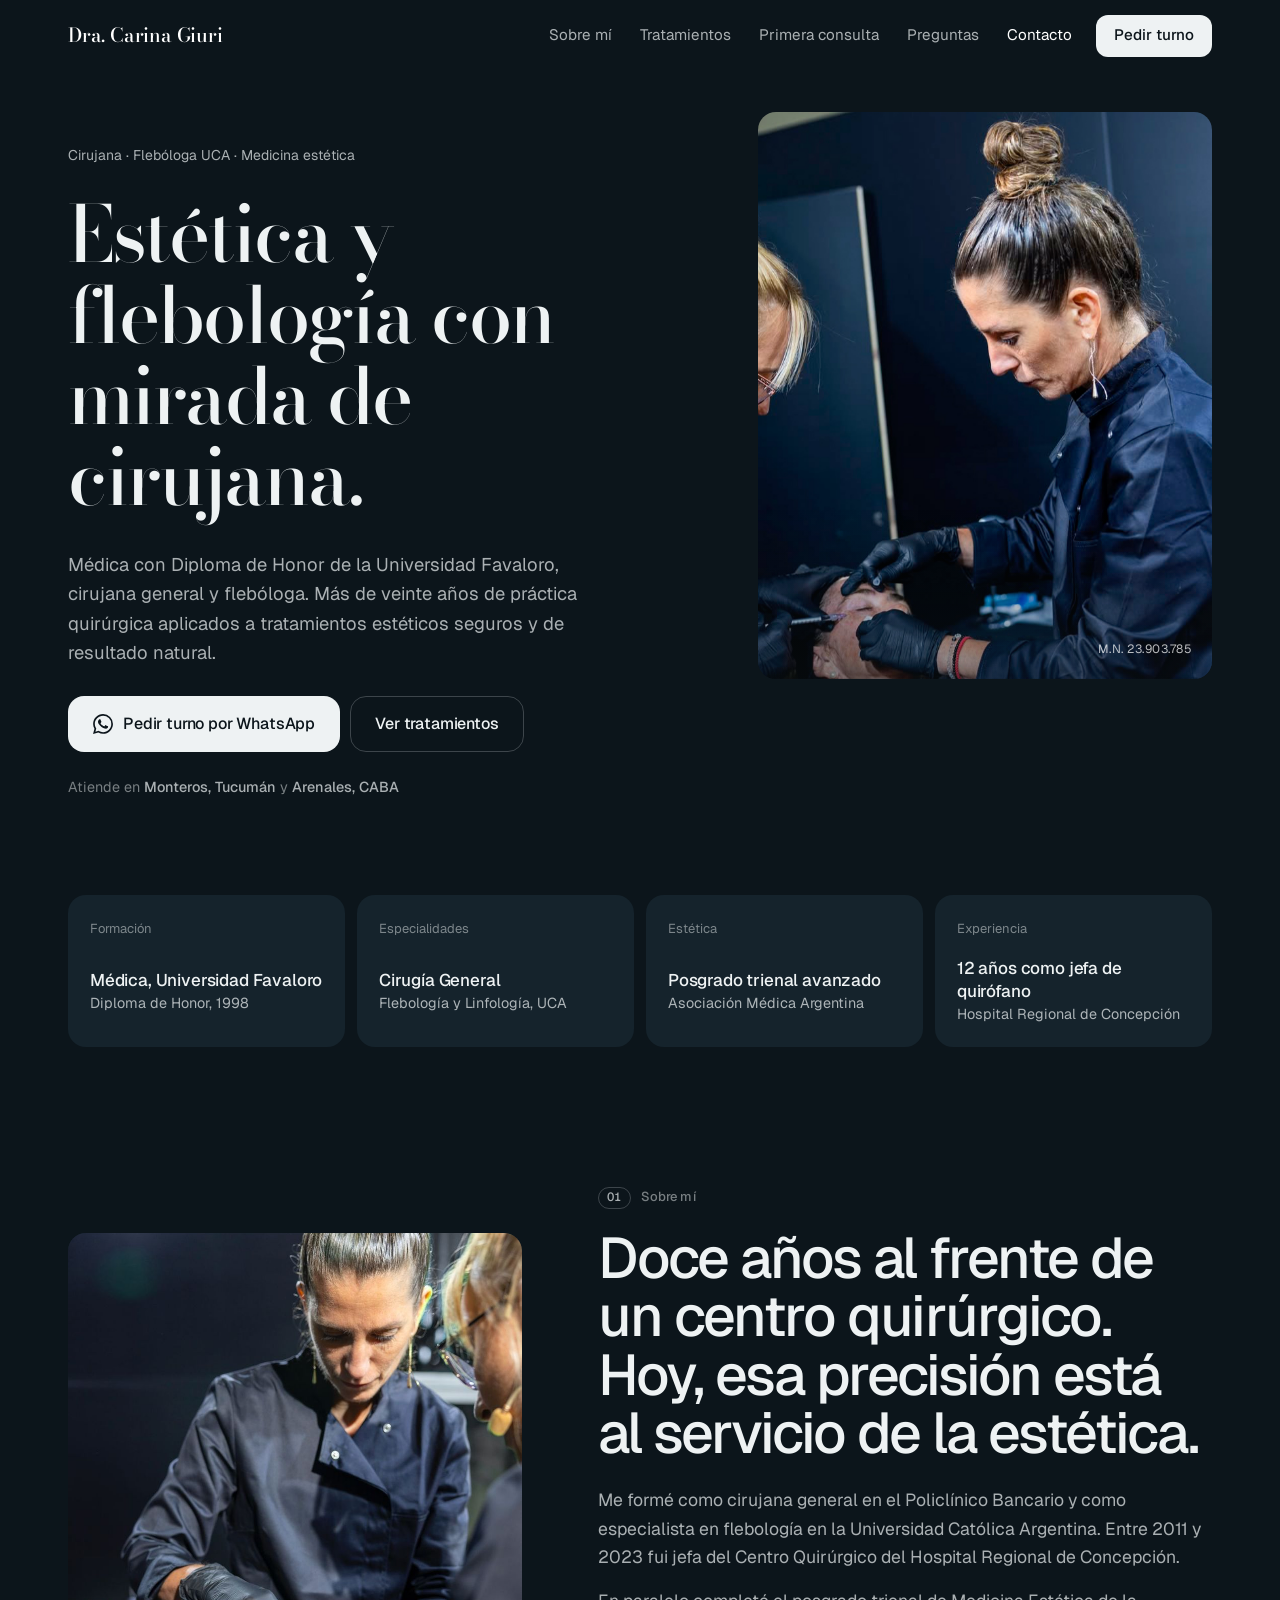
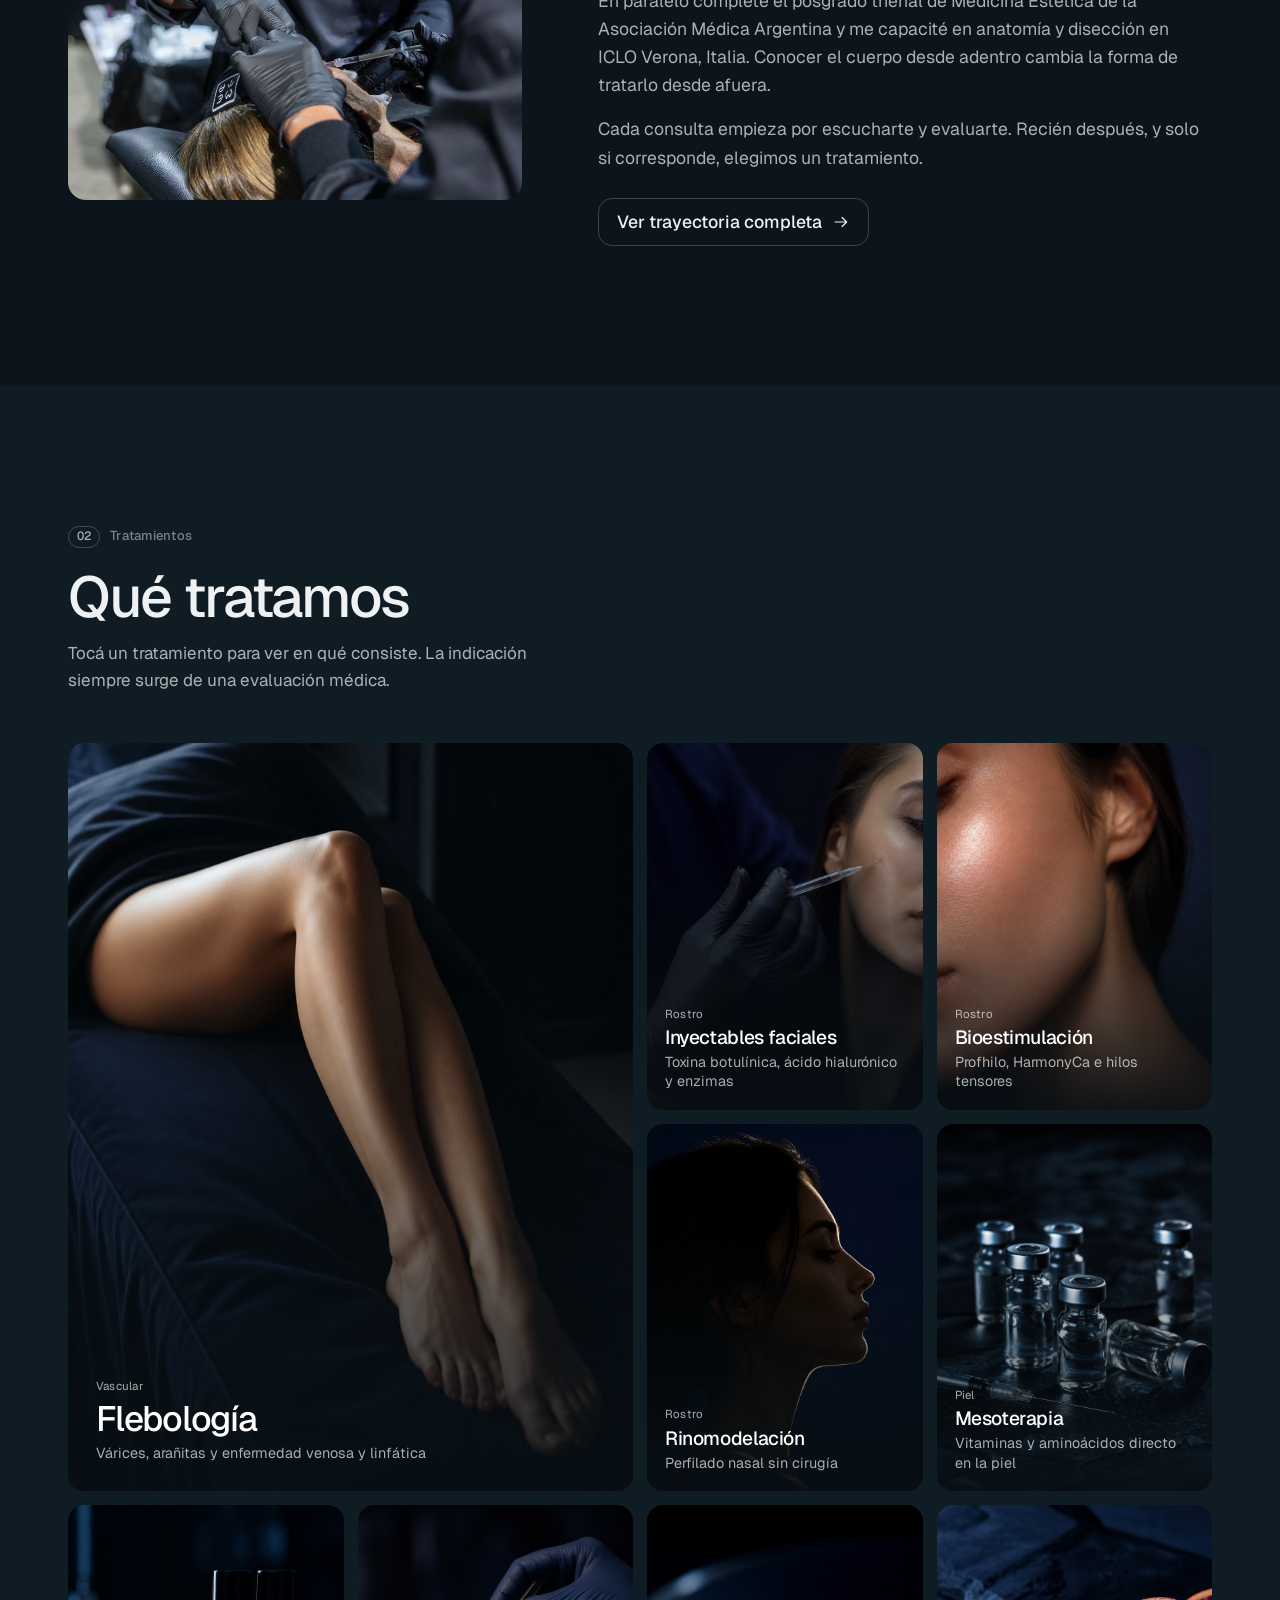
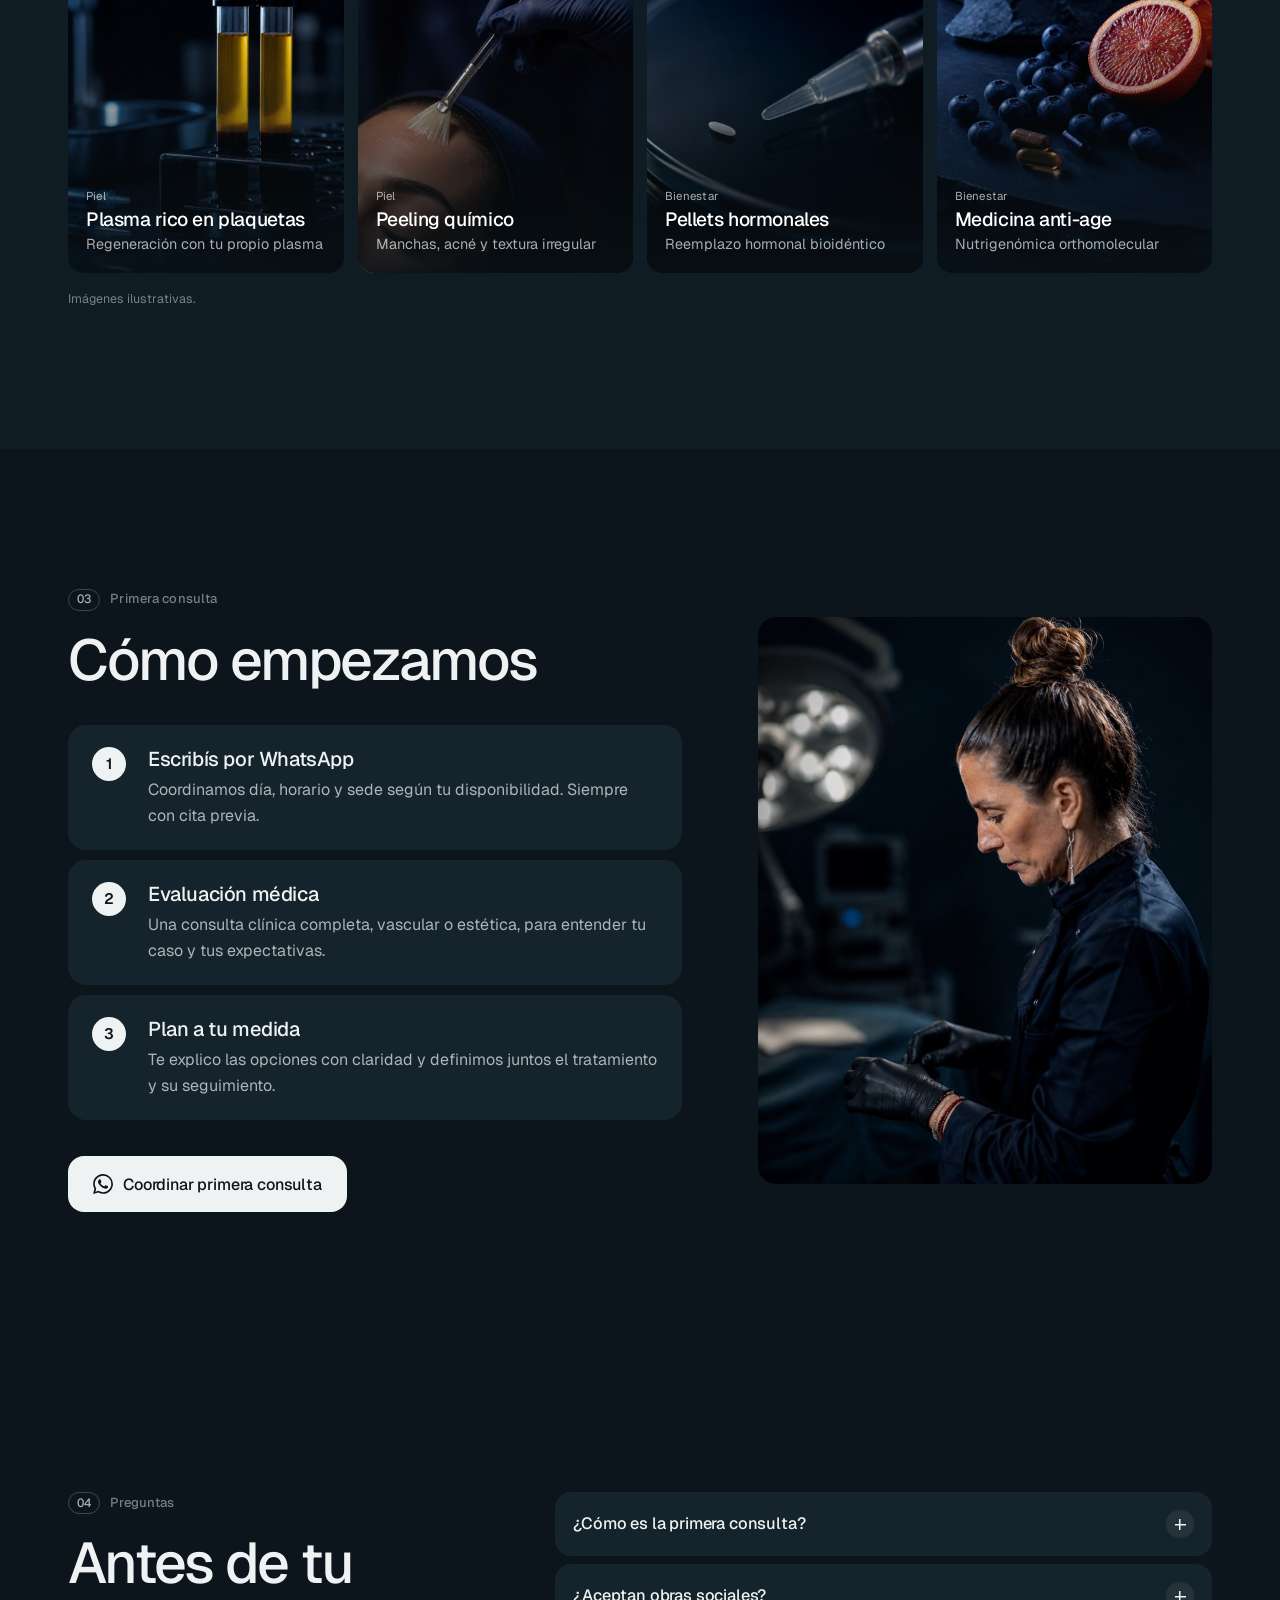
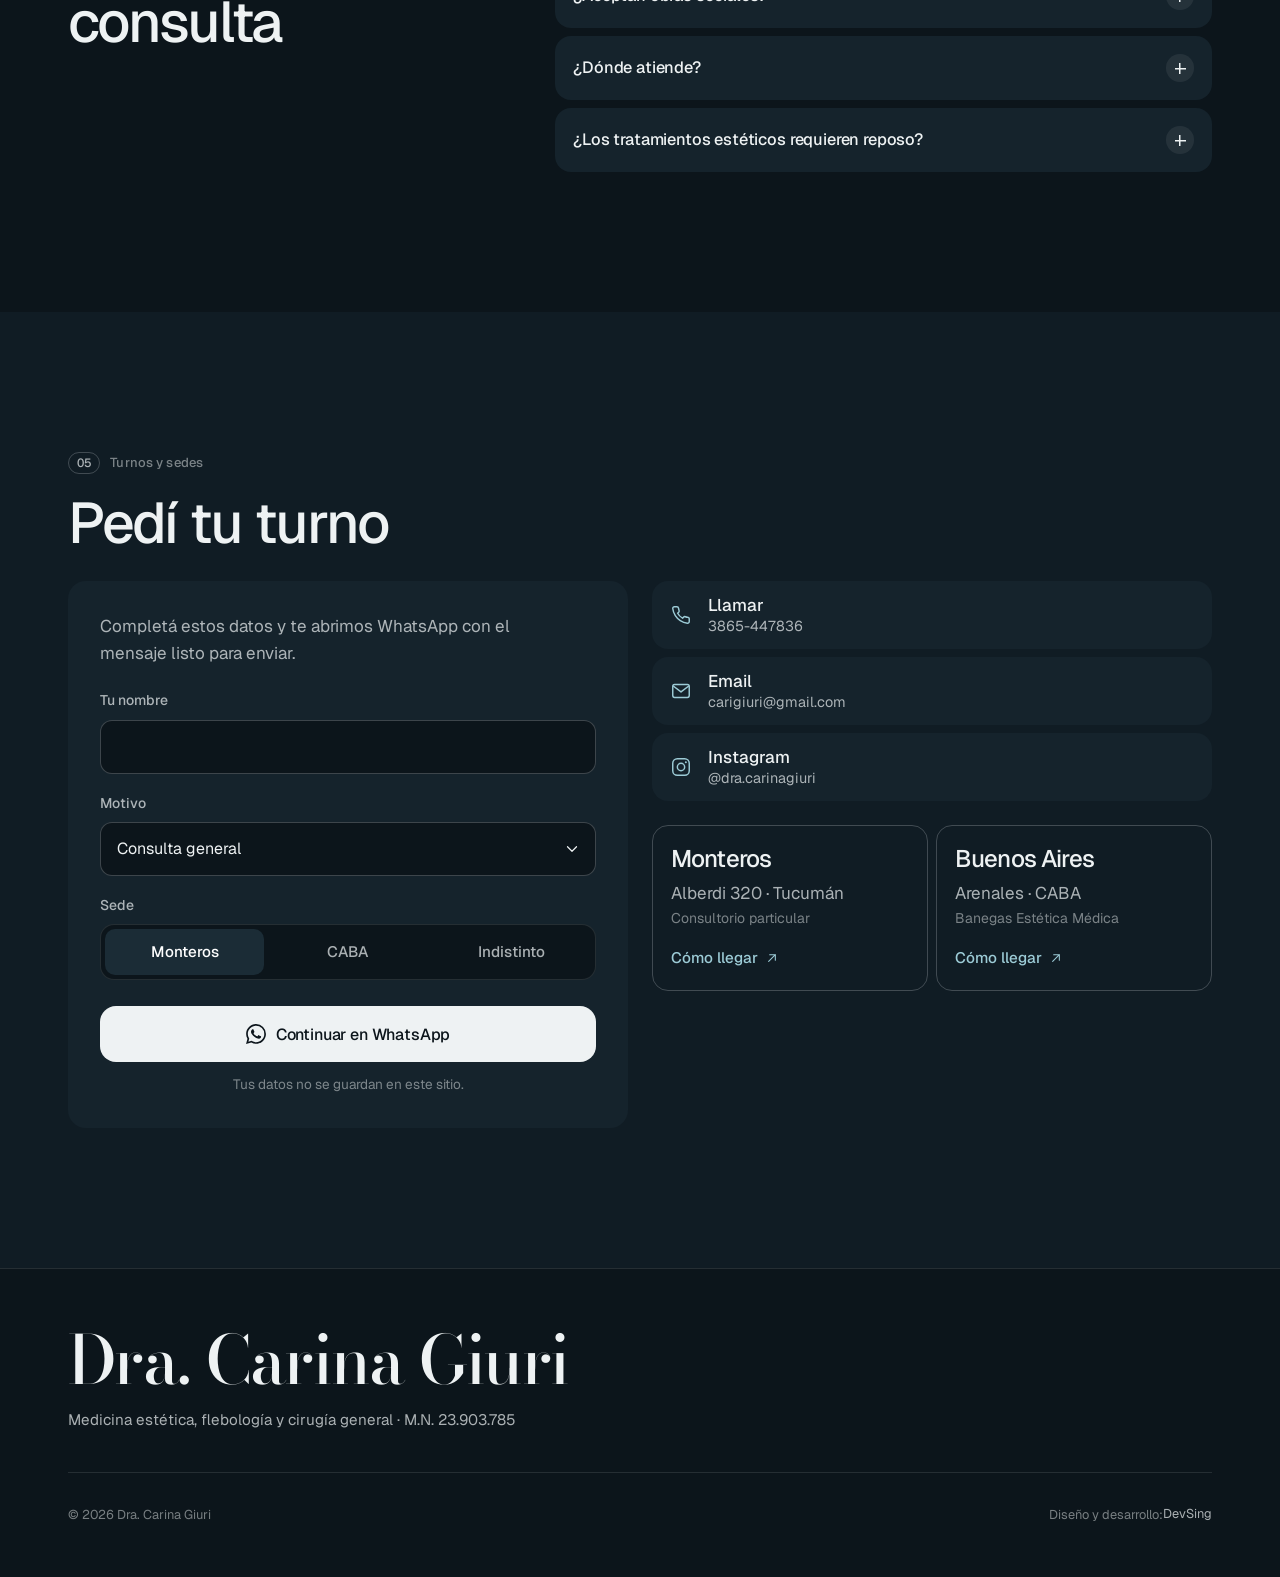
==== commit d1ccf196: "changes" ====
--- a/index.html
+++ b/index.html
@@ -8,11 +8,25 @@
     <meta name="description"
         content="Dra. Carina Giuri, médica cirujana y flebóloga (UCA) con Diploma de Honor de la Universidad Favaloro. Medicina estética, flebología y bienestar en Monteros, Tucumán, y en CABA. Pedí tu turno por WhatsApp." />
     <meta name="theme-color" content="#0d161c" />
+
+    <!-- URL pública del sitio. Si se usa un dominio propio, cambiar en: canonical, og:url, og:image y twitter:image -->
+    <link rel="canonical" href="https://dra-carinagiuri.vercel.app/" />
+
+    <!-- Vista previa al compartir (WhatsApp, Facebook, LinkedIn, X) -->
     <meta property="og:type" content="website" />
     <meta property="og:locale" content="es_AR" />
+    <meta property="og:site_name" content="Dra. Carina Giuri" />
+    <meta property="og:url" content="https://dra-carinagiuri.vercel.app/" />
     <meta property="og:title" content="Dra. Carina Giuri · Medicina Estética y Flebología" />
     <meta property="og:description"
         content="Estética y flebología con mirada de cirujana. Atención en Monteros (Tucumán) y CABA." />
+    <meta property="og:image" content="https://dra-carinagiuri.vercel.app/assets/img/og.jpg" />
+    <meta property="og:image:type" content="image/jpeg" />
+    <meta property="og:image:width" content="1200" />
+    <meta property="og:image:height" content="630" />
+    <meta property="og:image:alt" content="Dra. Carina Giuri, médica cirujana y flebóloga, realizando un tratamiento estético" />
+    <meta name="twitter:card" content="summary_large_image" />
+    <meta name="twitter:image" content="https://dra-carinagiuri.vercel.app/assets/img/og.jpg" />
     <link rel="icon"
         href="data:image/svg+xml,%3Csvg xmlns='http://www.w3.org/2000/svg' viewBox='0 0 64 64'%3E%3Crect width='64' height='64' rx='14' fill='%231f4e5a'/%3E%3Ctext x='32' y='44' text-anchor='middle' font-family='Georgia,serif' font-size='34' fill='%23ffffff'%3EG%3C/text%3E%3C/svg%3E" />
 
@@ -472,9 +486,12 @@
         <div class="wrap">
             <p class="footer-name">Dra. Carina Giuri</p>
             <p class="footer-sub">Medicina estética, flebología y cirugía general · M.N. 23.903.785</p>
-            <p class="footer-legal">La información de este sitio es de carácter educativo y no reemplaza la consulta
-                médica. Ante una emergencia, comunicate al 107.</p>
-            <p class="footer-legal">© <span id="year">2026</span></p>
+            <div class="footer-bottom">
+                <p>© <span id="year">2026</span> Dra. Carina Giuri</p>
+                <a class="footer-credit" id="dev-credit" href="#" target="_blank" rel="noopener" hidden>
+                    Diseño y desarrollo: <span>DevSing</span>
+                </a>
+            </div>
         </div>
     </footer>
 
--- a/assets/css/styles.css
+++ b/assets/css/styles.css
@@ -481,8 +481,15 @@
 .site-footer { background: var(--bg); padding-block: 56px 40px; border-top: 1px solid var(--line); color: var(--text-2); }
 .footer-name { font-family: var(--serif); font-weight: 500; font-size: clamp(2.2rem, 1.8rem + 4vw, 4.2rem); line-height: 1.05; letter-spacing: -.025em; color: var(--text); }
 .footer-sub { margin-top: 12px; font-size: .95rem; }
-.footer-legal { margin-top: 28px; font-size: .8rem; max-width: 60ch; color: var(--text-3); }
-.footer-legal + .footer-legal { margin-top: 8px; }
+.footer-bottom {
+    display: flex; flex-wrap: wrap; justify-content: space-between; align-items: center; gap: 8px 24px;
+    margin-top: 40px; padding-top: 20px;
+    border-top: 1px solid var(--line);
+    font-size: .8rem; color: var(--text-3);
+}
+.footer-credit { display: inline-flex; align-items: center; min-height: 44px; transition: color .2s; }
+.footer-credit span { color: var(--text-2); border-bottom: 1px solid transparent; transition: border-color .2s, color .2s; }
+.footer-credit:hover span { color: var(--text); border-bottom-color: currentColor; }
 
 /* ---------- Barra fija mobile ---------- */
 .dock {
